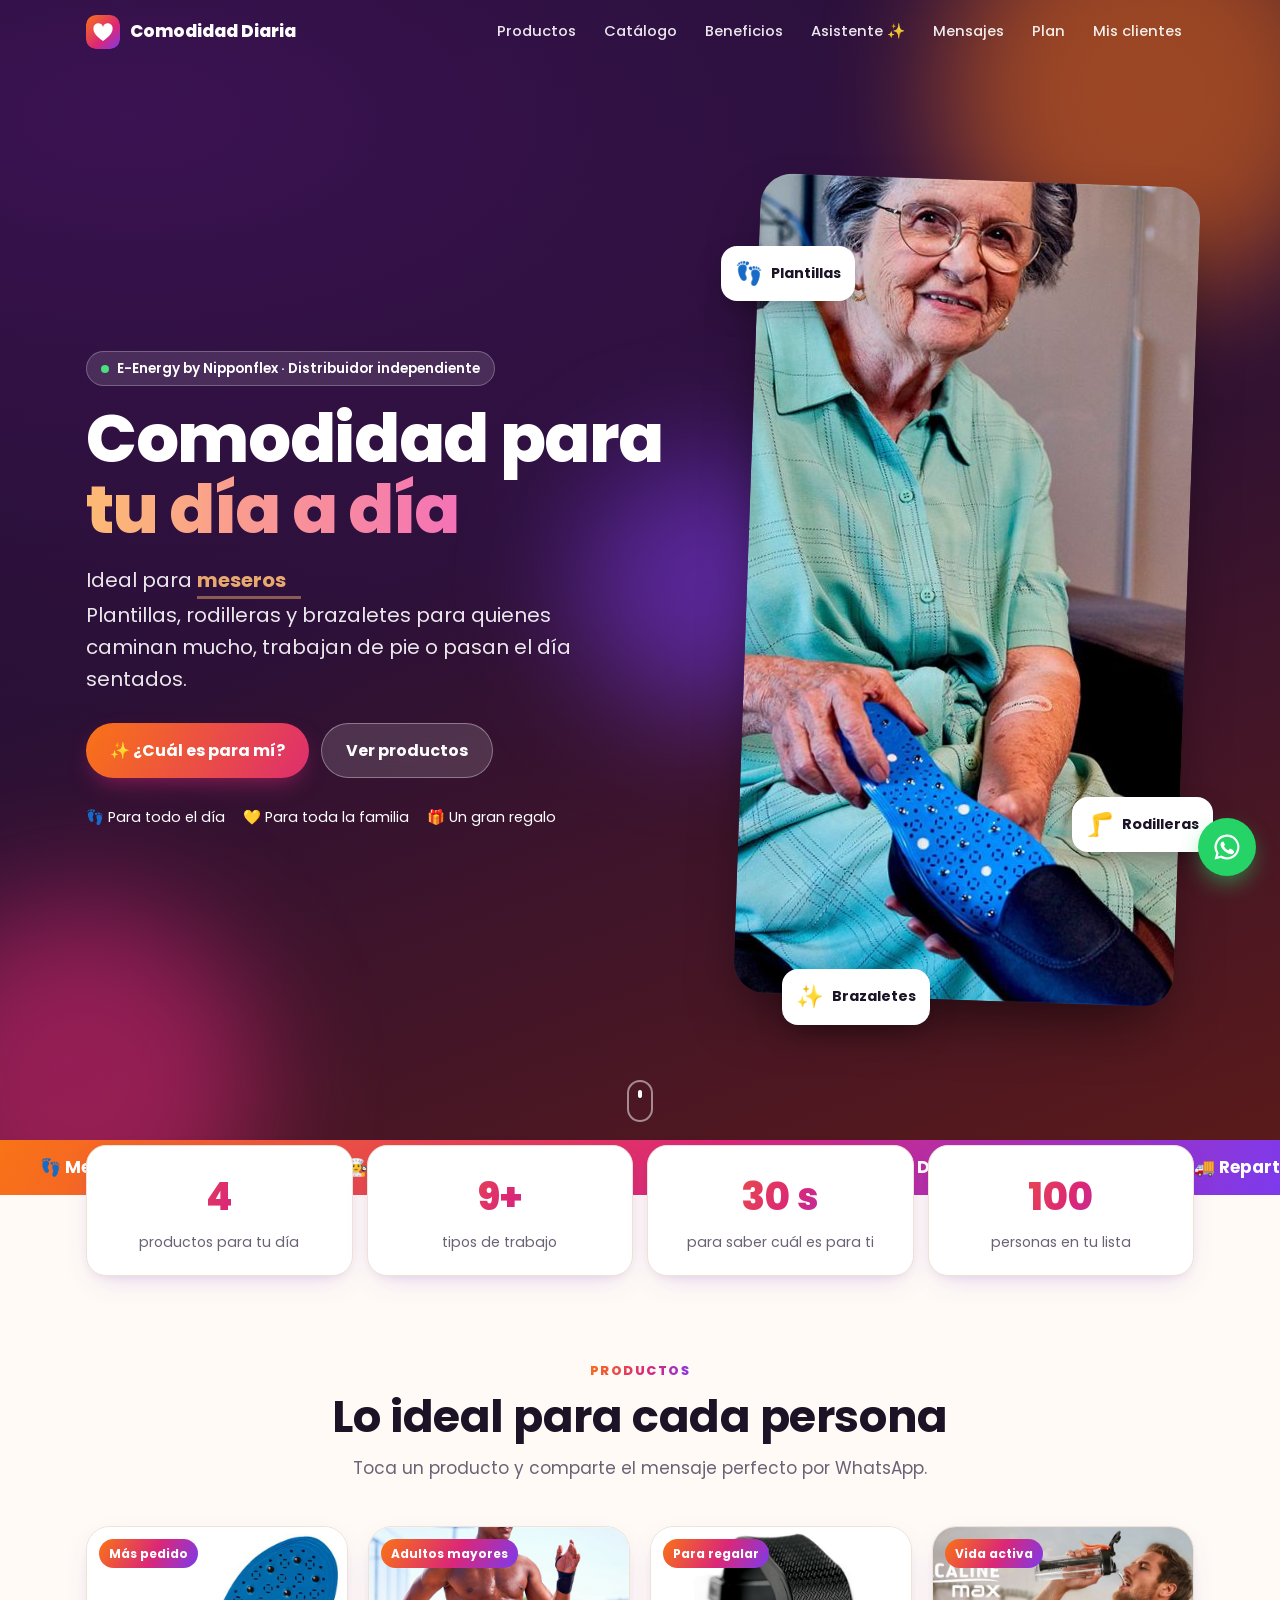
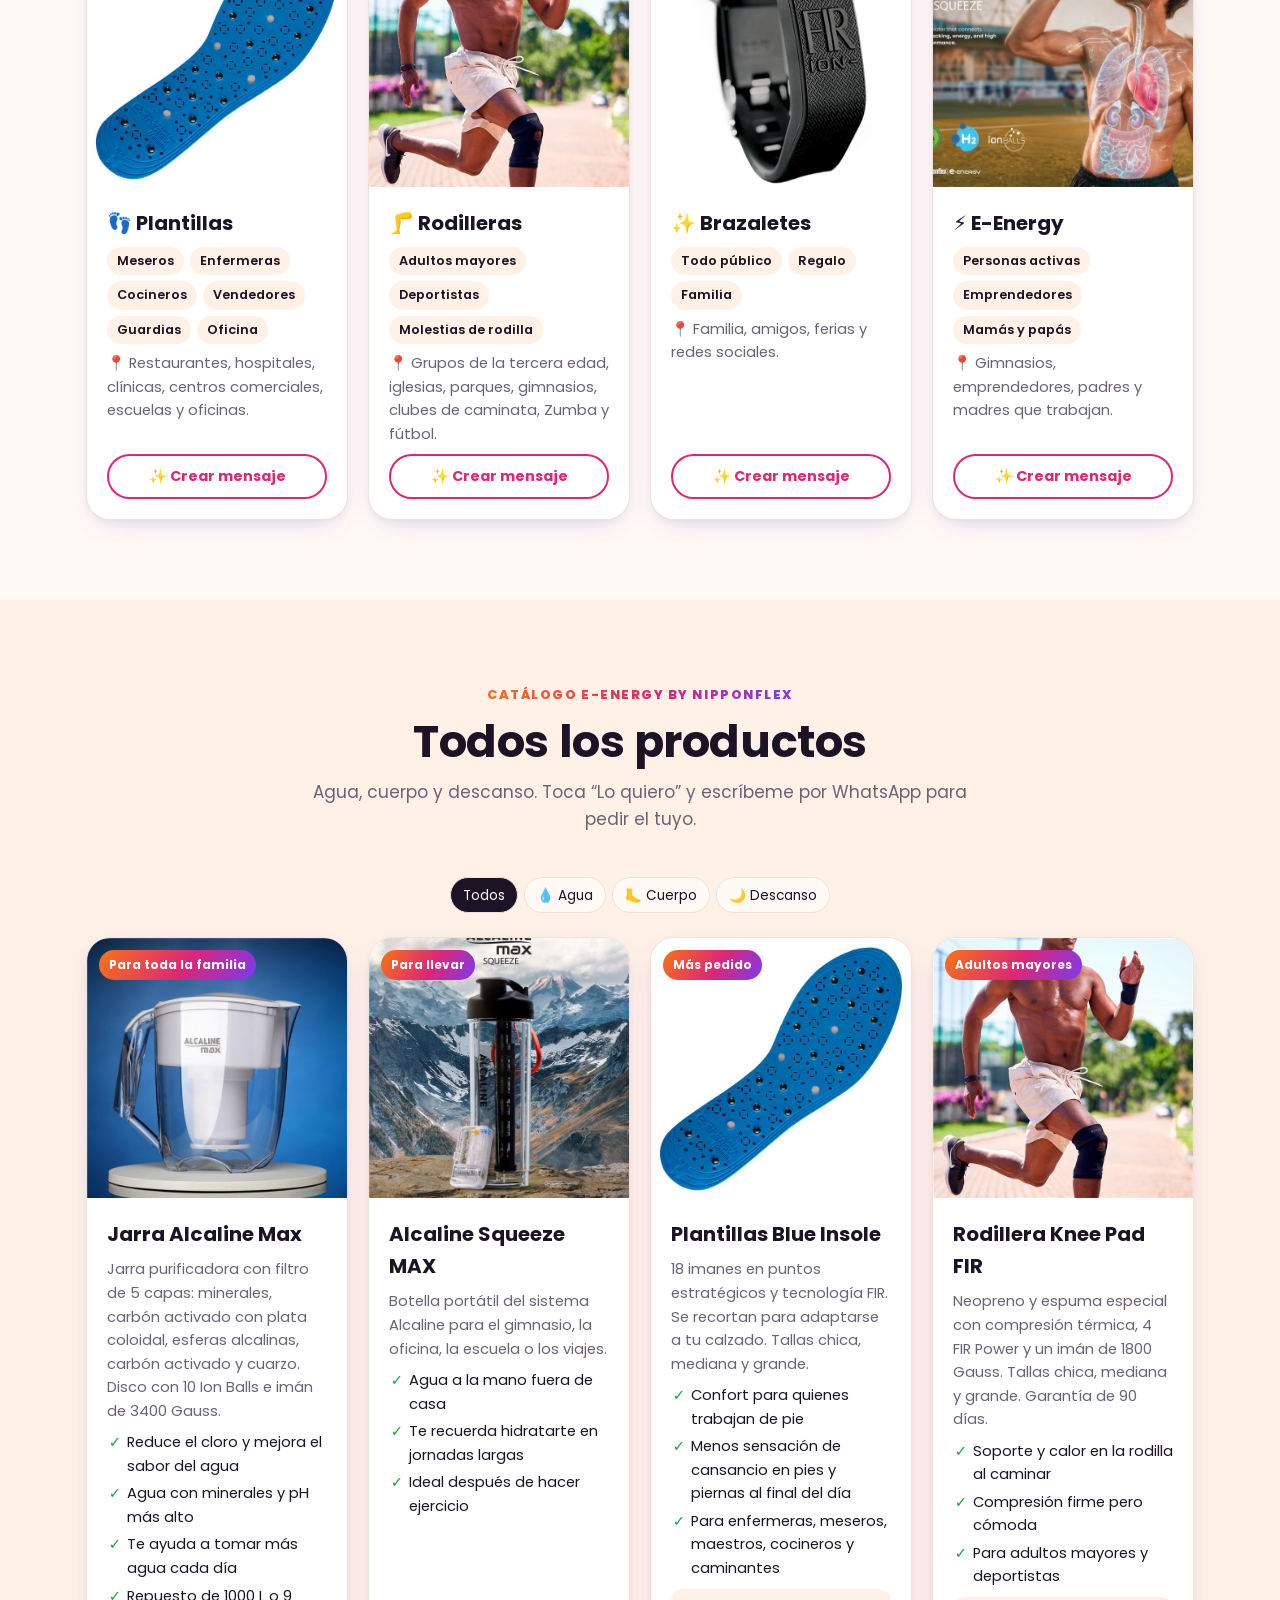
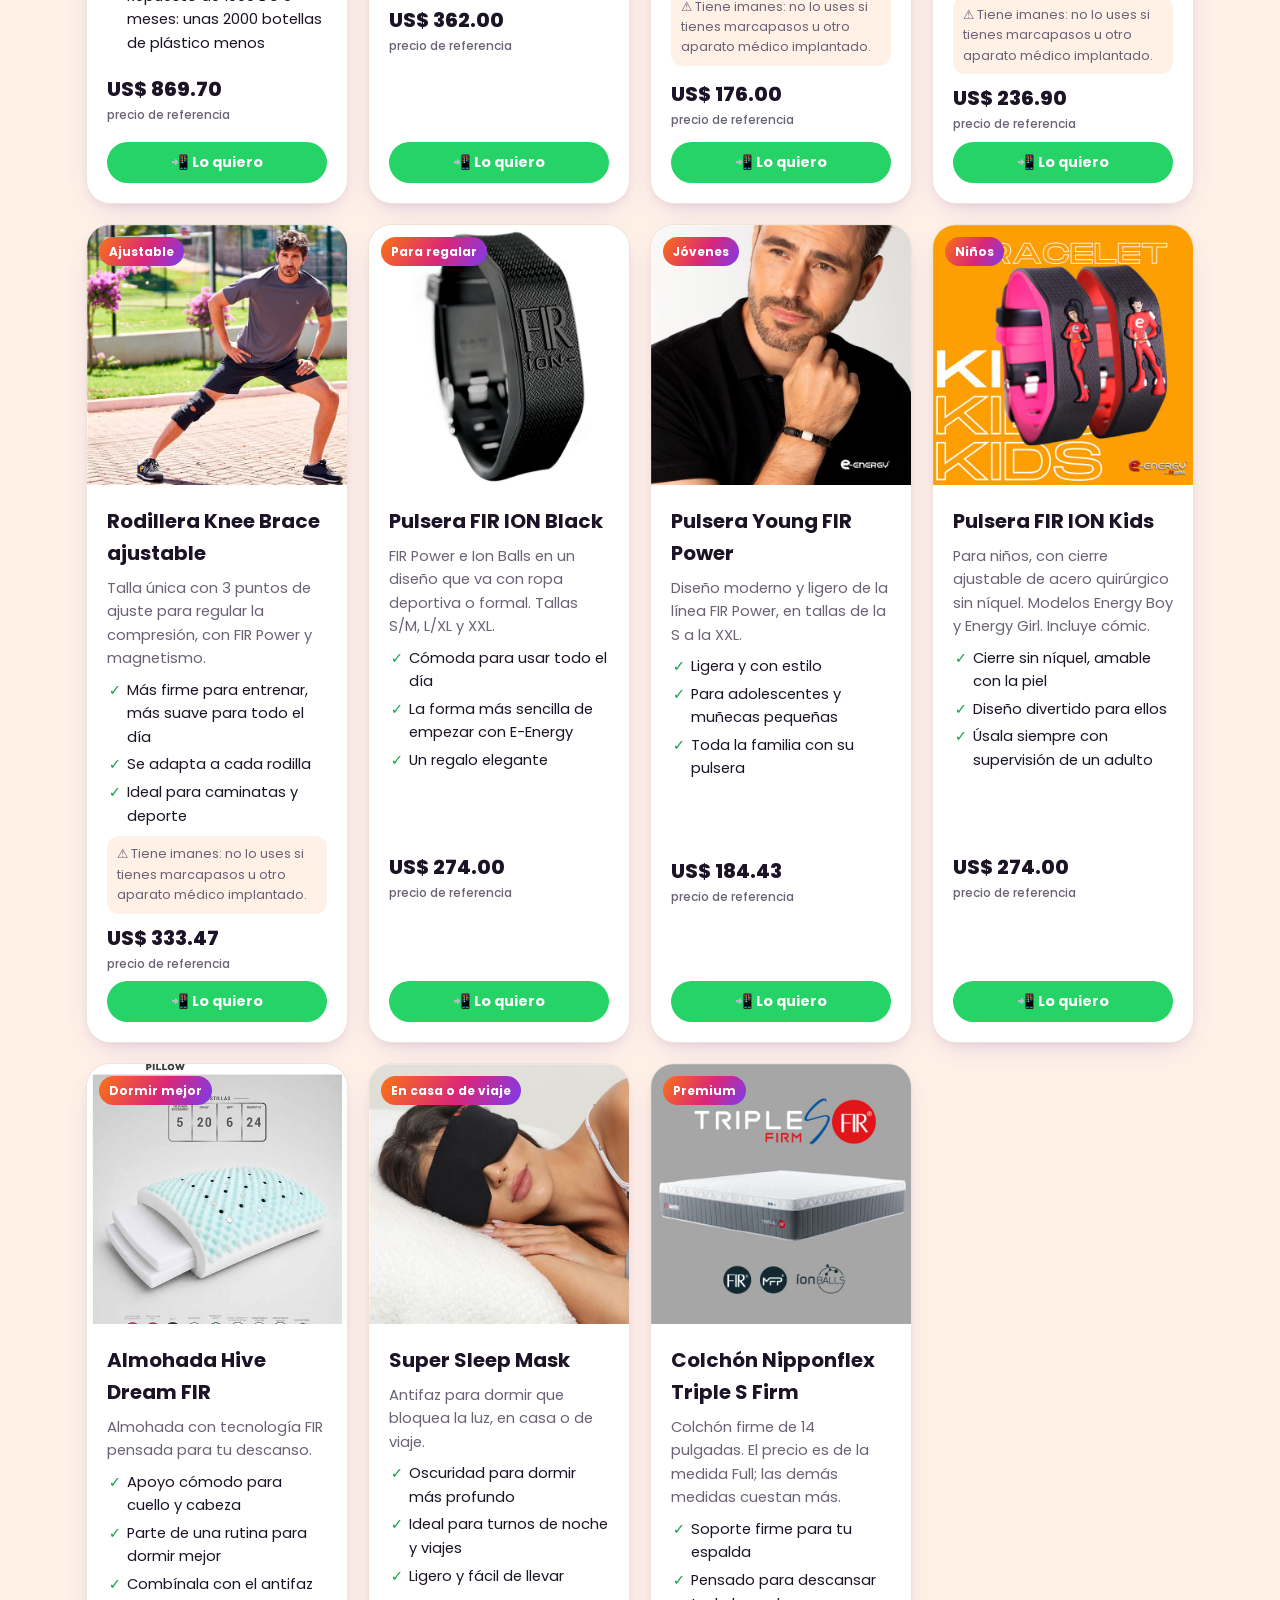
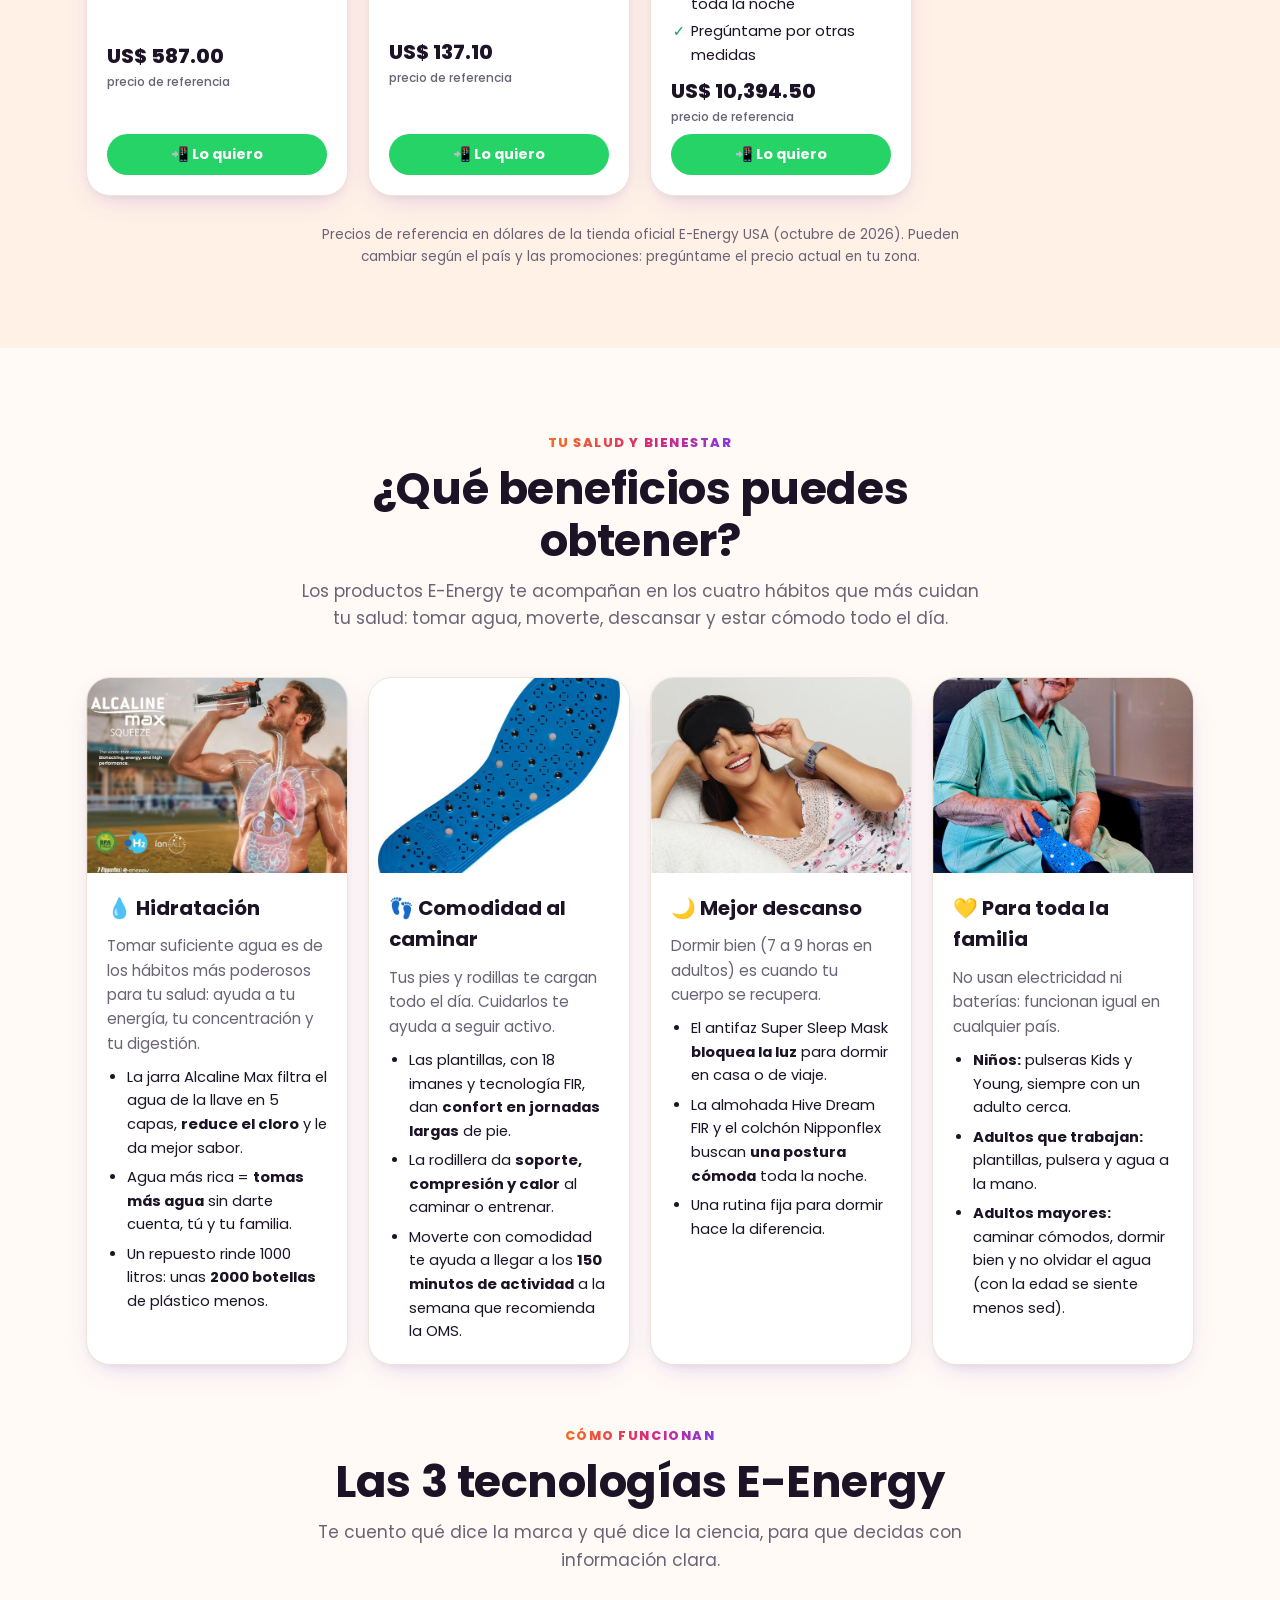
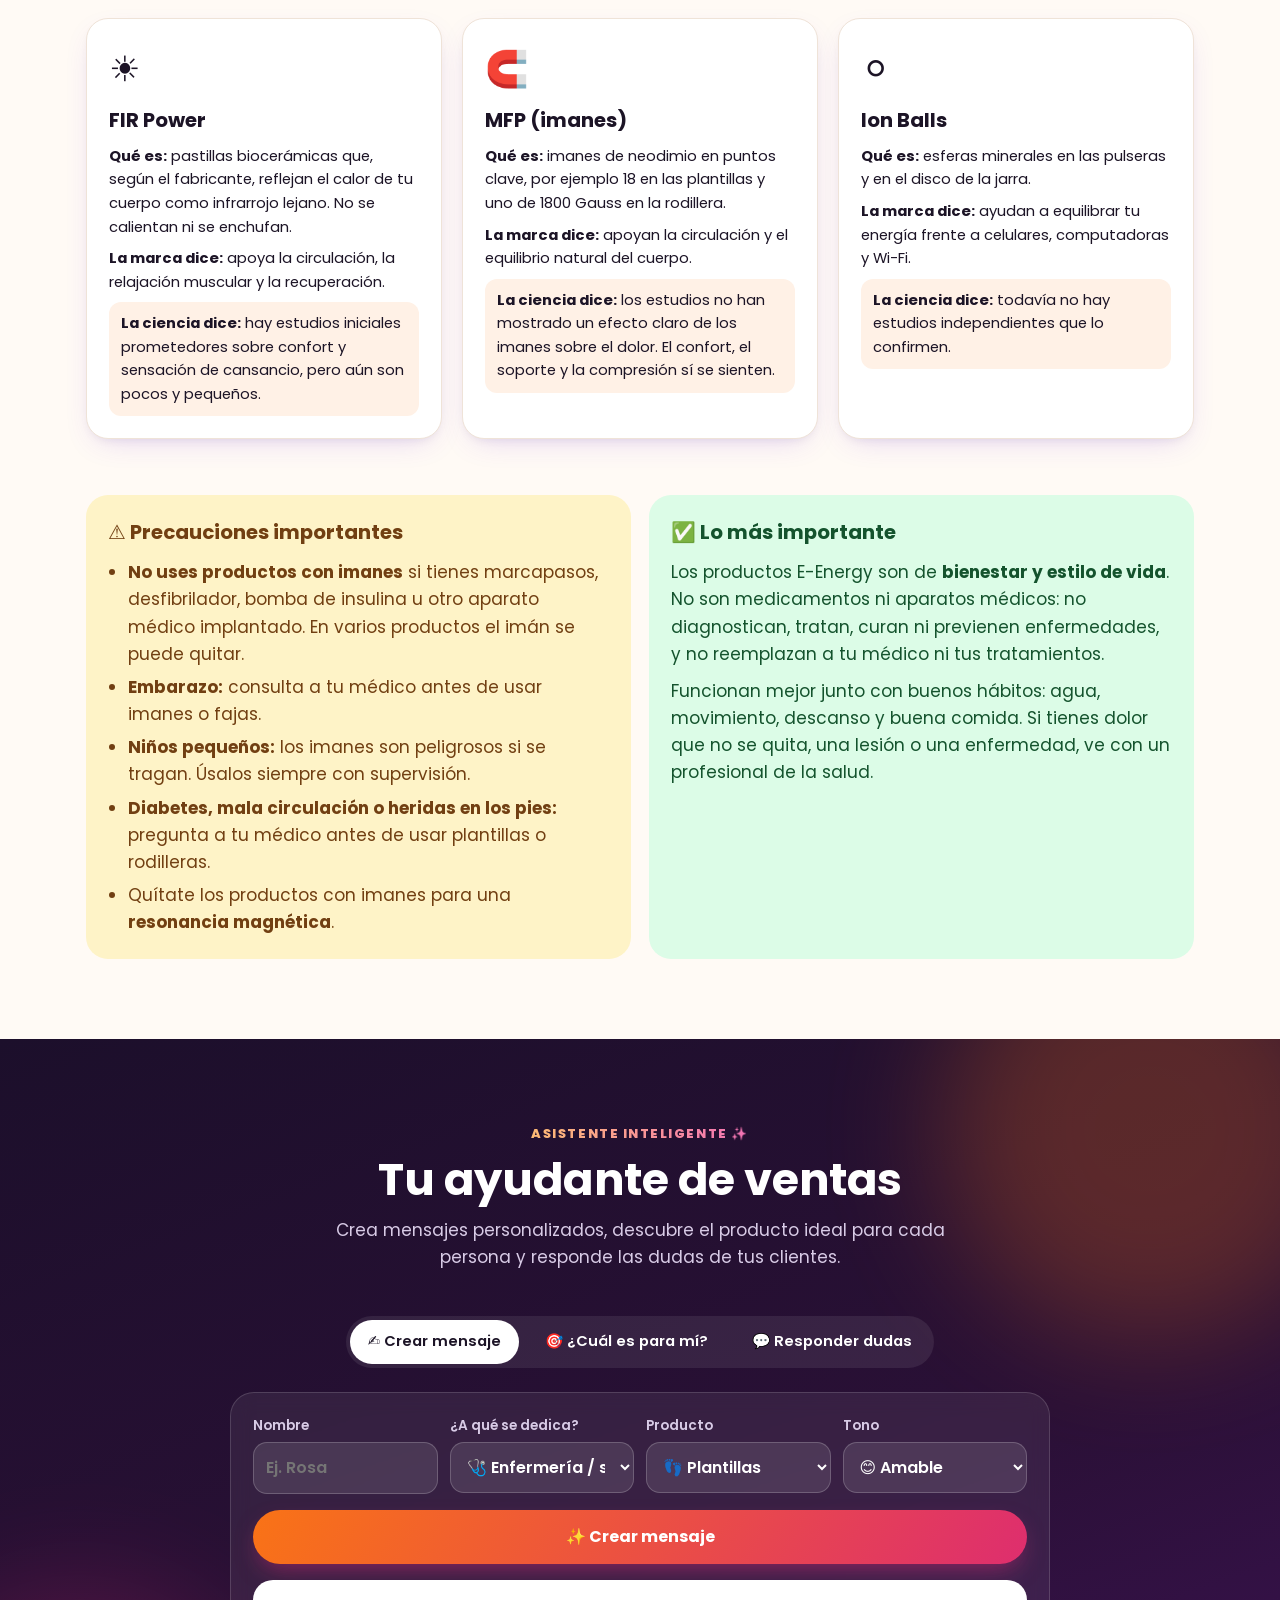
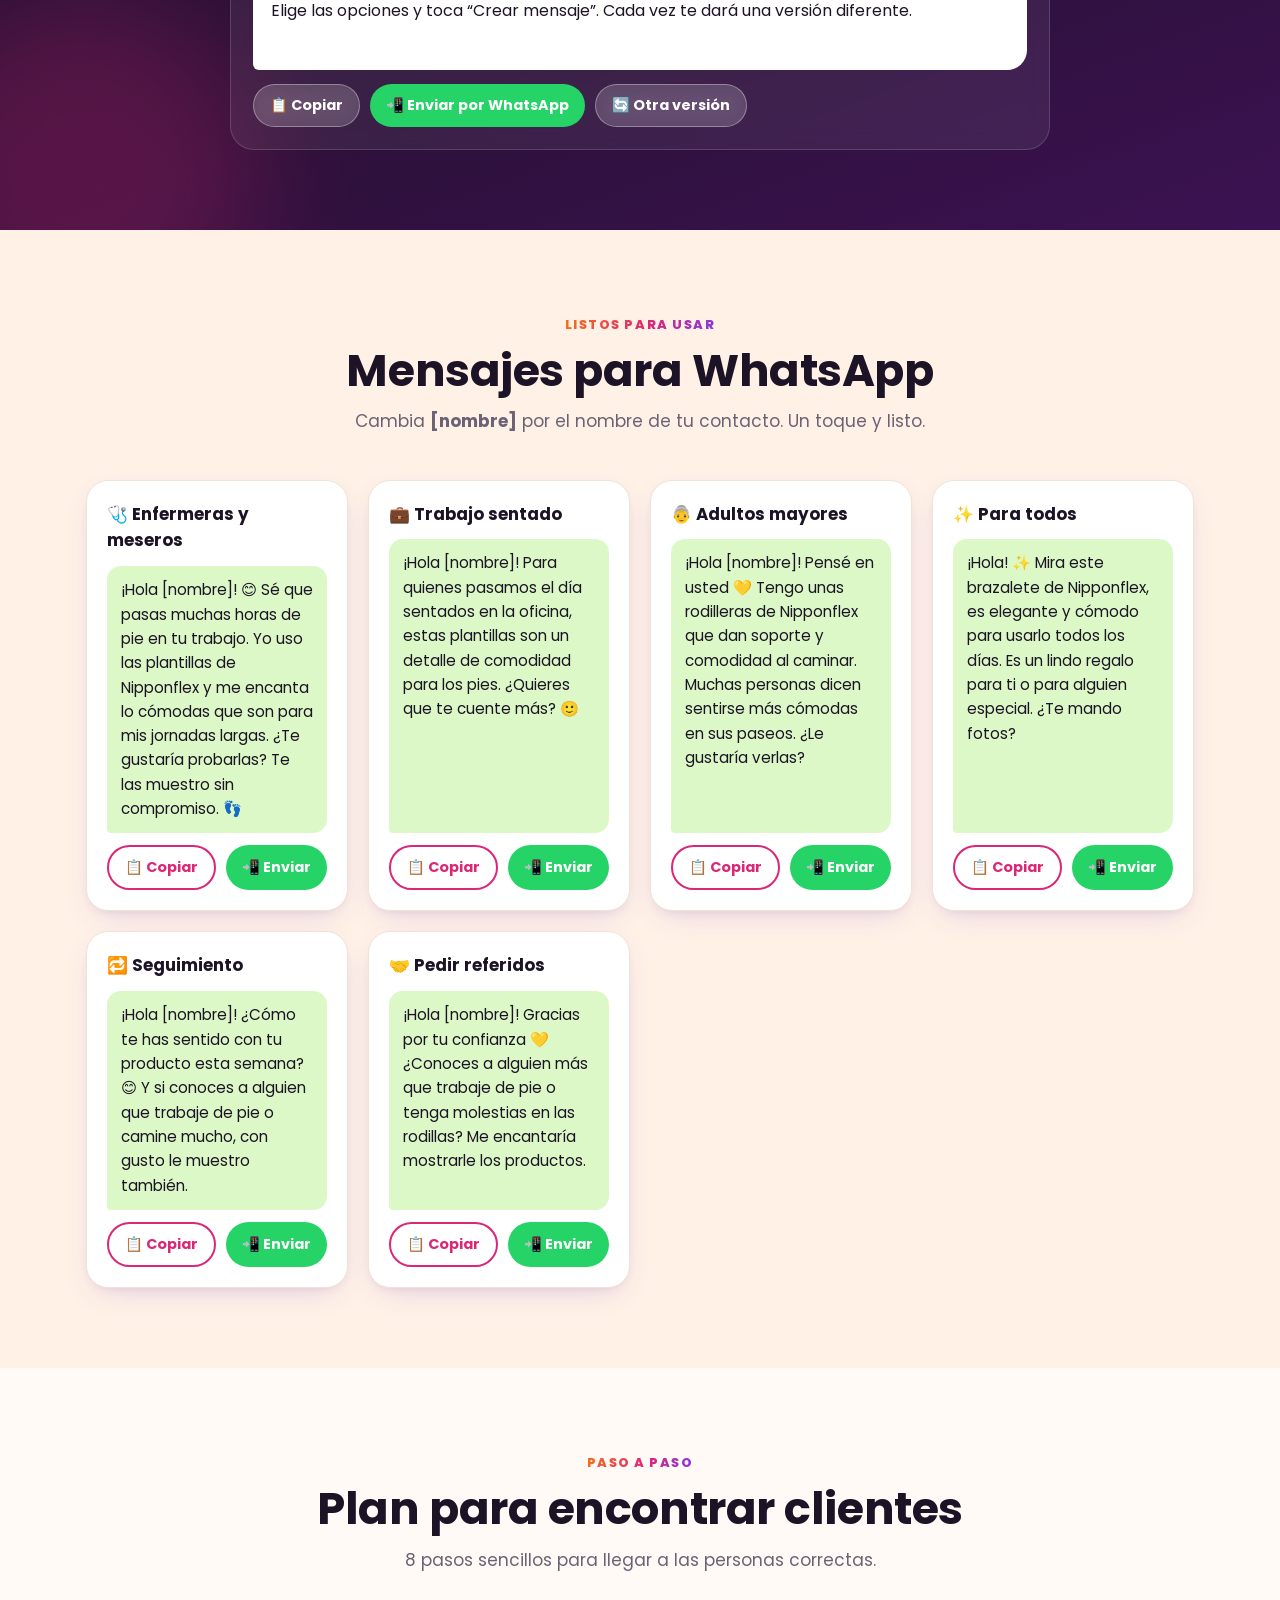
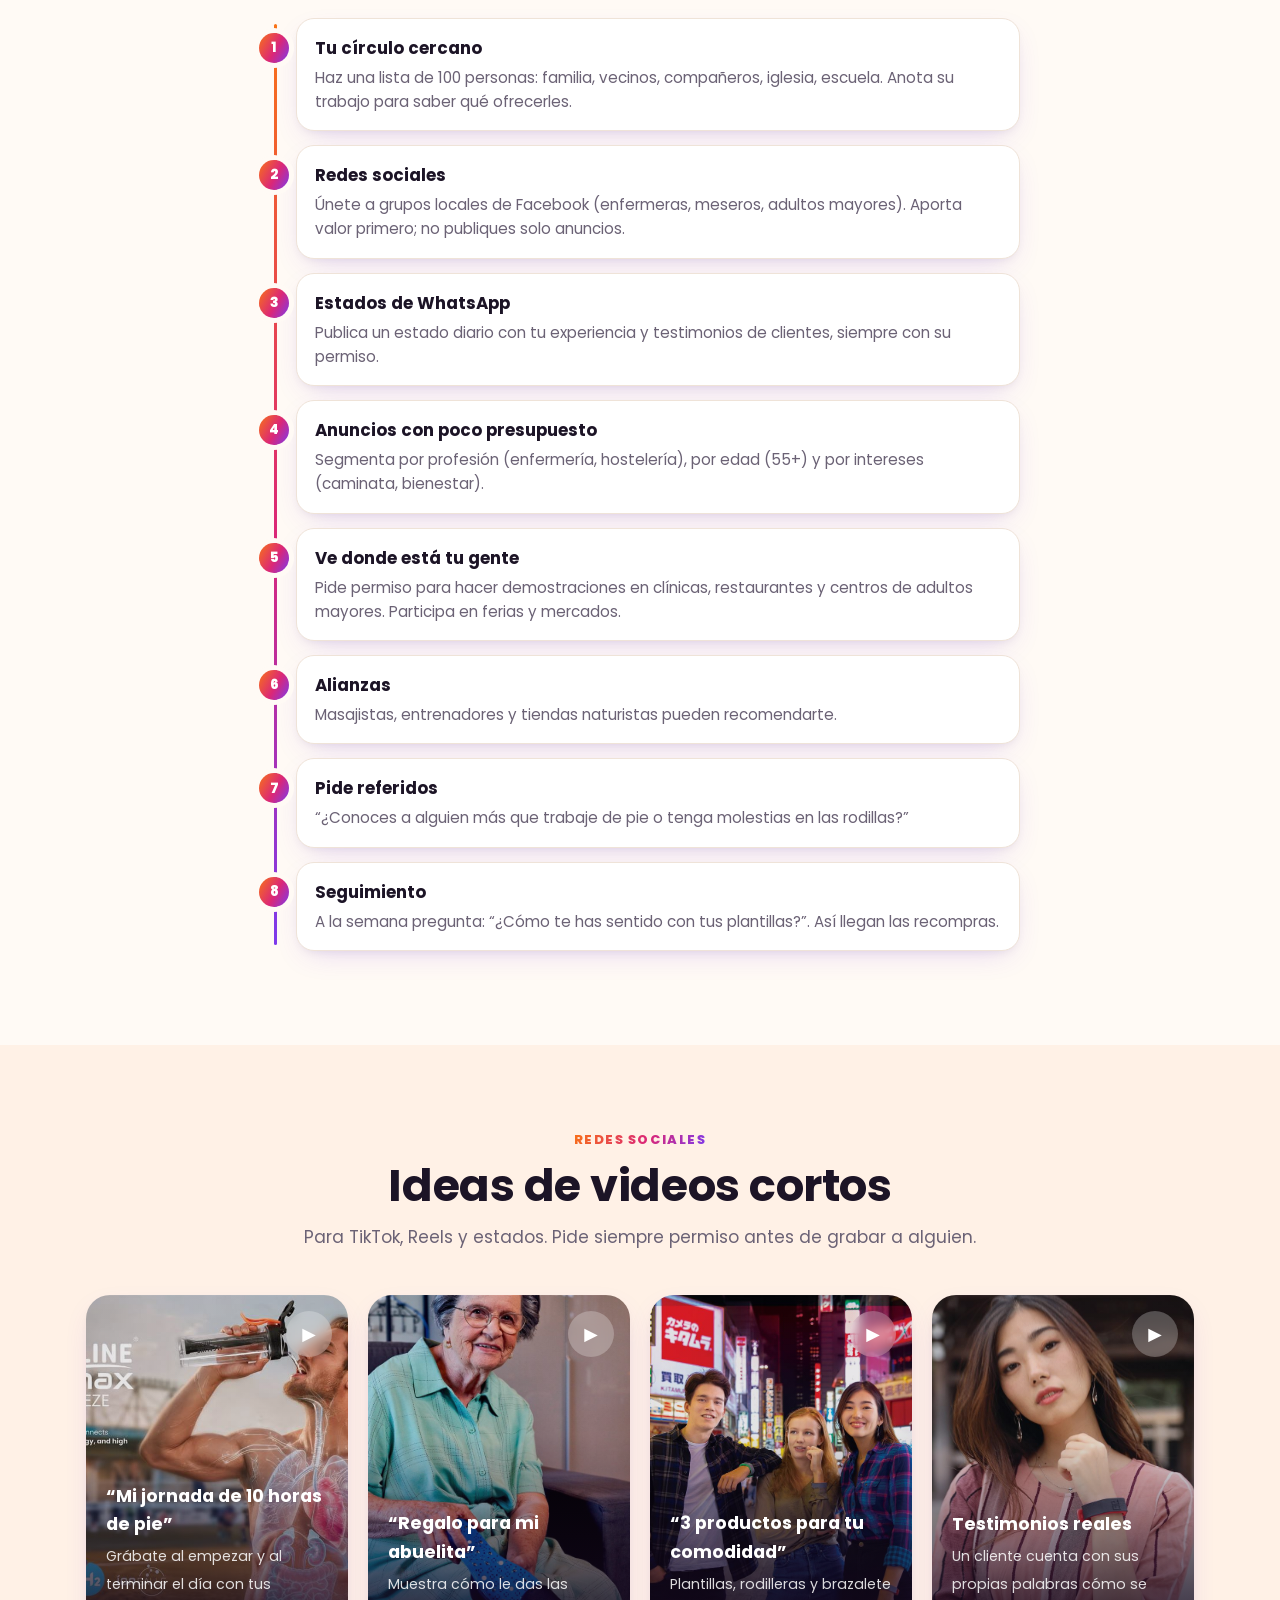
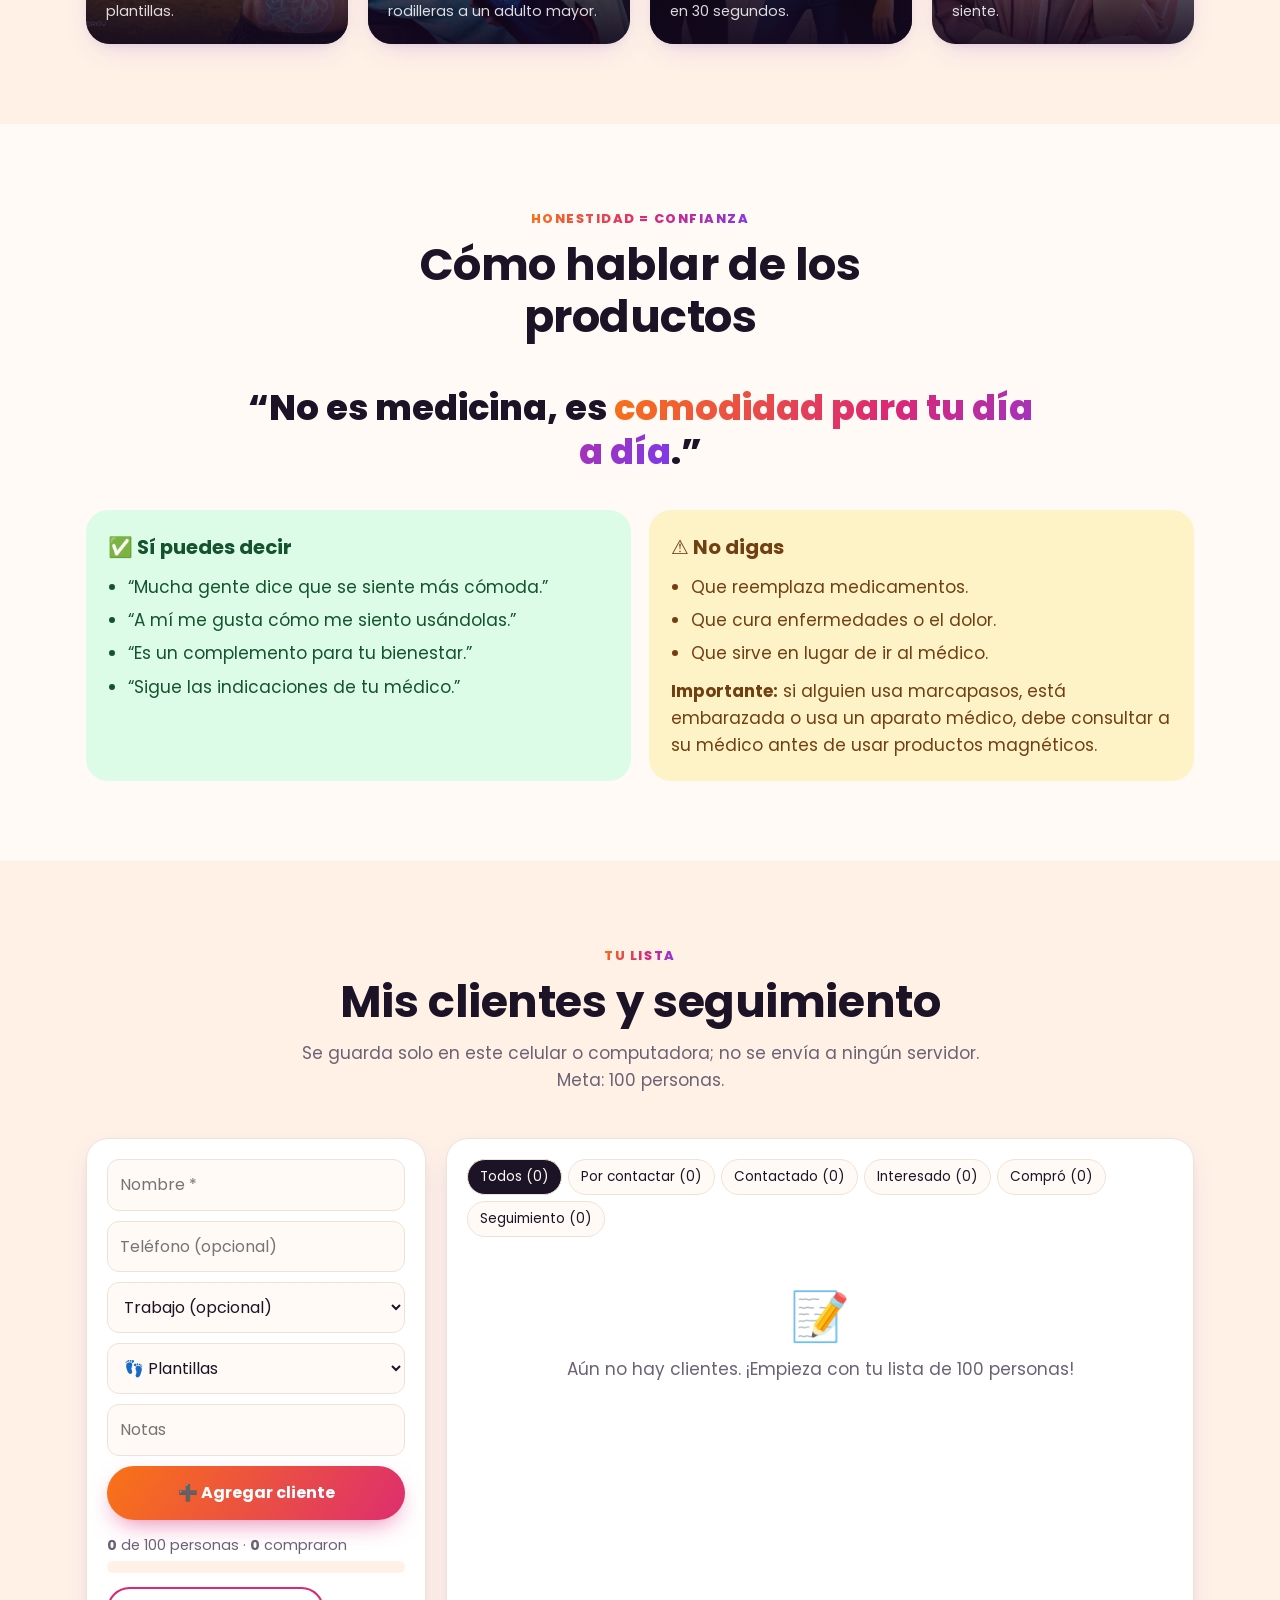
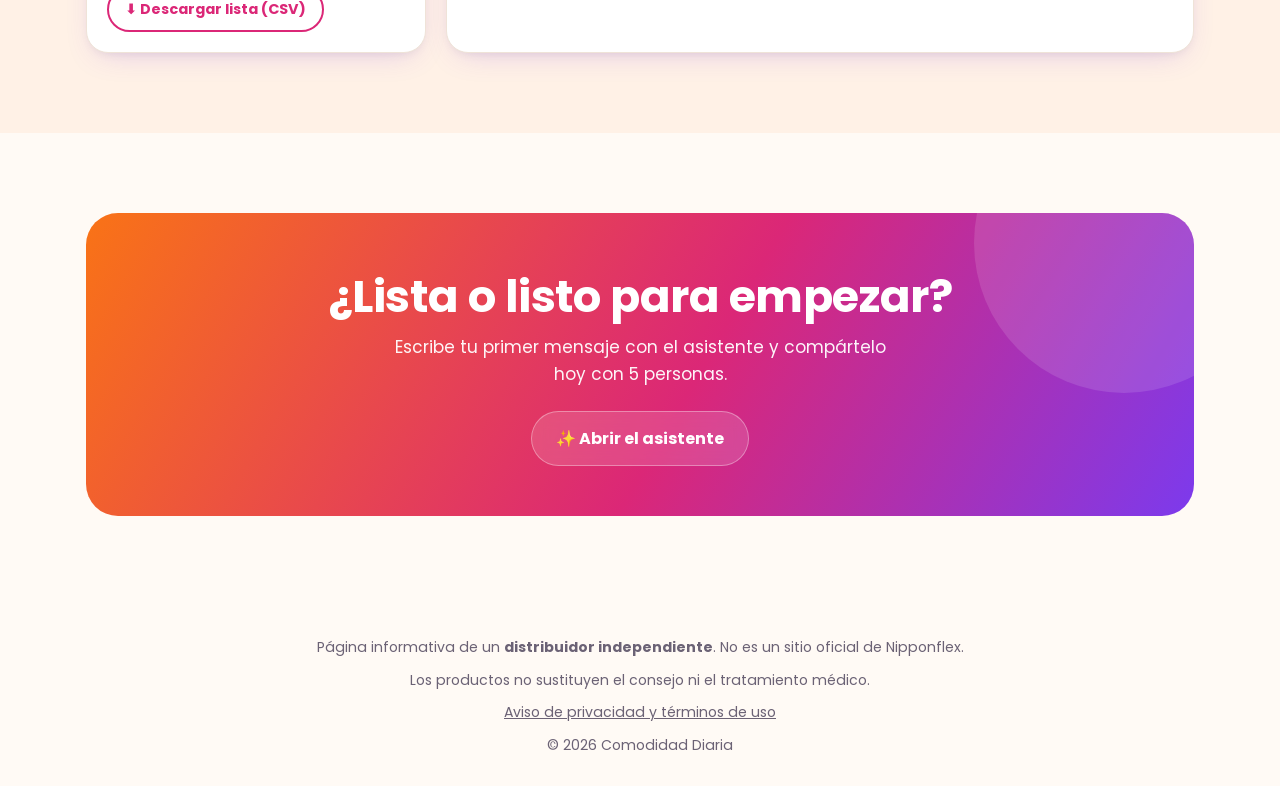
==== index.html @ b5453469 "Catálogo E-Energy completo y sección de beneficios para la salud Agrega 11 productos con fotos, prec" ====
<!doctype html>
<html lang="es">
<head>
<meta charset="utf-8">
<meta name="viewport" content="width=device-width, initial-scale=1, viewport-fit=cover">
<title>Comodidad Diaria · Plantillas, rodilleras y brazaletes E-Energy</title>
<meta name="description" content="Catálogo E-Energy by Nipponflex: jarra Alcaline Max, plantillas, rodilleras, pulseras, almohada y más. Conoce sus beneficios para tu bienestar y escríbeme por WhatsApp.">
<meta name="keywords" content="E-Energy, Nipponflex, plantillas, rodilleras, brazaletes, comodidad, enfermeras, meseros, adultos mayores, bienestar">
<meta name="author" content="Distribuidor independiente E-Energy">
<meta name="robots" content="index, follow">
<link rel="canonical" href="https://comodidad-diaria-n3vw.onrender.com/">
<meta name="theme-color" content="#2a1036">
<meta name="color-scheme" content="light dark">
<meta name="format-detection" content="telephone=no">

<!-- Iconos -->
<link rel="icon" href="/favicon.svg" type="image/svg+xml">
<link rel="icon" href="/icons/favicon-32.png" sizes="32x32" type="image/png">
<link rel="apple-touch-icon" href="/icons/apple-touch-icon.png">
<link rel="manifest" href="/site.webmanifest">
<meta name="apple-mobile-web-app-capable" content="yes">
<meta name="apple-mobile-web-app-status-bar-style" content="black-translucent">
<meta name="apple-mobile-web-app-title" content="Comodidad">

<!-- Redes sociales (Open Graph / WhatsApp / Facebook) -->
<meta property="og:type" content="website">
<meta property="og:locale" content="es_MX">
<meta property="og:site_name" content="Comodidad Diaria">
<meta property="og:url" content="https://comodidad-diaria-n3vw.onrender.com/">
<meta property="og:title" content="Comodidad para tu día a día ✨">
<meta property="og:description" content="Plantillas, rodilleras y brazaletes E-Energy. Descubre cuál es para ti en 30 segundos.">
<meta property="og:image" content="https://comodidad-diaria-n3vw.onrender.com/img/og-image.jpg">
<meta property="og:image:width" content="1200">
<meta property="og:image:height" content="630">
<meta property="og:image:alt" content="Señora sonriendo con una plantilla E-Energy en la mano">
<meta name="twitter:card" content="summary_large_image">
<meta name="twitter:title" content="Comodidad para tu día a día ✨">
<meta name="twitter:description" content="Plantillas, rodilleras y brazaletes E-Energy. Descubre cuál es para ti en 30 segundos.">
<meta name="twitter:image" content="https://comodidad-diaria-n3vw.onrender.com/img/og-image.jpg">

<link rel="preconnect" href="https://fonts.googleapis.com">
<link rel="preconnect" href="https://fonts.gstatic.com" crossorigin>
<link href="https://fonts.googleapis.com/css2?family=Poppins:wght@400;500;600;700;800&display=swap" rel="stylesheet">
<link rel="preload" as="image" href="/img/hero.jpg">
<link rel="stylesheet" href="/styles.css">

<script type="application/ld+json">
{"@context":"https://schema.org","@type":"WebSite","name":"Comodidad Diaria","url":"https://comodidad-diaria-n3vw.onrender.com/","inLanguage":"es","description":"Guía de distribuidor independiente de productos E-Energy by Nipponflex: plantillas, rodilleras y brazaletes para la comodidad diaria."}
</script>
</head>
<body>
<a class="skip" href="#main">Saltar al contenido</a>
<div id="progress" aria-hidden="true"></div>

<header class="top" id="top">
  <div class="wrap">
    <a class="logo" href="#inicio"><img src="/favicon.svg" alt="" width="34" height="34">Comodidad Diaria</a>
    <nav class="menu" aria-label="Principal">
      <a href="#productos">Productos</a>
      <a href="#catalogo">Catálogo</a>
      <a href="#beneficios">Beneficios</a>
      <a href="#asistente">Asistente ✨</a>
      <a href="#mensajes">Mensajes</a>
      <a href="#plan">Plan</a>
      <a href="#clientes">Mis clientes</a>
    </nav>
  </div>
</header>

<main id="main">
<!-- HÉROE -->
<section class="hero" id="inicio">
  <div class="blob b1"></div><div class="blob b2"></div><div class="blob b3"></div>
  <div class="wrap">
    <div>
      <span class="pill rv"><span class="dot"></span> E-Energy by Nipponflex · Distribuidor independiente</span>
      <h1 class="rv d1">Comodidad para <span class="gt">tu día a día</span></h1>
      <p class="lead rv d2">Ideal para <span class="rot" id="rot">enfermeras</span><br>Plantillas, rodilleras y brazaletes para quienes caminan mucho, trabajan de pie o pasan el día sentados.</p>
      <div class="cta rv d3">
        <a class="btn btn-main" href="#asistente">✨ ¿Cuál es para mí?</a>
        <a class="btn btn-glass" href="#productos">Ver productos</a>
      </div>
      <div class="trust rv d3"><span>👣 Para todo el día</span><span>💛 Para toda la familia</span><span>🎁 Un gran regalo</span></div>
    </div>
    <div class="hero-art rv d2">
      <div class="photo"><img src="/img/hero.jpg" alt="Señora sonriendo mientras coloca una plantilla E-Energy en su zapato" width="820" height="820" fetchpriority="high"></div>
      <div class="chip c1"><span>👣</span>Plantillas</div>
      <div class="chip c2"><span>🦵</span>Rodilleras</div>
      <div class="chip c3"><span>✨</span>Brazaletes</div>
    </div>
  </div>
  <div class="scroll-hint" aria-hidden="true"></div>
</section>

<div class="marquee" aria-hidden="true"><div>
  <span>👣 Meseros</span><span>🩺 Enfermeras</span><span>👨‍🍳 Cocineros</span><span>🛍️ Vendedores</span><span>👵 Adultos mayores</span><span>🏃 Deportistas</span><span>💼 Oficina</span><span>🚚 Repartidores</span><span>👩‍🏫 Maestros</span>
  <span>👣 Meseros</span><span>🩺 Enfermeras</span><span>👨‍🍳 Cocineros</span><span>🛍️ Vendedores</span><span>👵 Adultos mayores</span><span>🏃 Deportistas</span><span>💼 Oficina</span><span>🚚 Repartidores</span><span>👩‍🏫 Maestros</span>
</div></div>

<!-- CIFRAS -->
<div class="wrap">
  <div class="stats">
    <div class="stat rv"><b data-count="4">0</b><small>productos para tu día</small></div>
    <div class="stat rv d1"><b data-count="9" data-plus>0</b><small>tipos de trabajo</small></div>
    <div class="stat rv d2"><b data-count="30" data-suf=" s">0</b><small>para saber cuál es para ti</small></div>
    <div class="stat rv d3"><b data-count="100">0</b><small>personas en tu lista</small></div>
  </div>
</div>

<!-- PRODUCTOS -->
<section id="productos">
  <div class="wrap">
    <div class="head rv">
      <span class="kicker">Productos</span>
      <h2>Lo ideal para cada persona</h2>
      <p>Toca un producto y comparte el mensaje perfecto por WhatsApp.</p>
    </div>
    <div class="grid" id="prods"></div>
  </div>
</section>

<!-- CATÁLOGO E-ENERGY -->
<section id="catalogo" class="alt">
  <div class="wrap">
    <div class="head rv">
      <span class="kicker">Catálogo E-Energy by Nipponflex</span>
      <h2>Todos los productos</h2>
      <p>Agua, cuerpo y descanso. Toca “Lo quiero” y escríbeme por WhatsApp para pedir el tuyo.</p>
    </div>
    <div class="filters center rv" id="catFil" role="group" aria-label="Filtrar productos">
      <button class="on" data-f="">Todos</button>
      <button data-f="Agua">💧 Agua</button>
      <button data-f="Cuerpo">🦶 Cuerpo</button>
      <button data-f="Descanso">🌙 Descanso</button>
    </div>
    <div class="grid" id="cat"></div>
    <p class="note rv">Precios de referencia en dólares de la tienda oficial E-Energy USA (octubre de 2026). Pueden cambiar según el país y las promociones: pregúntame el precio actual en tu zona.</p>
  </div>
</section>

<!-- BENEFICIOS -->
<section id="beneficios">
  <div class="wrap">
    <div class="head rv">
      <span class="kicker">Tu salud y bienestar</span>
      <h2>¿Qué beneficios puedes obtener?</h2>
      <p>Los productos E-Energy te acompañan en los cuatro hábitos que más cuidan tu salud: tomar agua, moverte, descansar y estar cómodo todo el día.</p>
    </div>

    <div class="grid">
      <article class="pillar rv"><img src="/img/cat/gente-deporte-agua.jpg" alt="Persona tomando agua después de hacer deporte" loading="lazy" decoding="async" width="640" height="532">
        <div class="bd"><h3>💧 Hidratación</h3>
          <p>Tomar suficiente agua es de los hábitos más poderosos para tu salud: ayuda a tu energía, tu concentración y tu digestión.</p>
          <ul><li>La jarra Alcaline Max filtra el agua de la llave en 5 capas, <b>reduce el cloro</b> y le da mejor sabor.</li>
            <li>Agua más rica = <b>tomas más agua</b> sin darte cuenta, tú y tu familia.</li>
            <li>Un repuesto rinde 1000 litros: unas <b>2000 botellas</b> de plástico menos.</li></ul></div></article>
      <article class="pillar rv d1"><img src="/img/cat/plantillas-insole.jpg" alt="Plantillas Blue Insole E-Energy" loading="lazy" decoding="async" width="640" height="640">
        <div class="bd"><h3>👣 Comodidad al caminar</h3>
          <p>Tus pies y rodillas te cargan todo el día. Cuidarlos te ayuda a seguir activo.</p>
          <ul><li>Las plantillas, con 18 imanes y tecnología FIR, dan <b>confort en jornadas largas</b> de pie.</li>
            <li>La rodillera da <b>soporte, compresión y calor</b> al caminar o entrenar.</li>
            <li>Moverte con comodidad te ayuda a llegar a los <b>150 minutos de actividad</b> a la semana que recomienda la OMS.</li></ul></div></article>
      <article class="pillar rv d2"><img src="/img/cat/gente-descanso.jpg" alt="Persona descansando con almohada E-Energy" loading="lazy" decoding="async" width="640" height="640">
        <div class="bd"><h3>🌙 Mejor descanso</h3>
          <p>Dormir bien (7 a 9 horas en adultos) es cuando tu cuerpo se recupera.</p>
          <ul><li>El antifaz Super Sleep Mask <b>bloquea la luz</b> para dormir en casa o de viaje.</li>
            <li>La almohada Hive Dream FIR y el colchón Nipponflex buscan <b>una postura cómoda</b> toda la noche.</li>
            <li>Una rutina fija para dormir hace la diferencia.</li></ul></div></article>
      <article class="pillar rv d3"><img src="/img/cat/gente-adulta-mayor.jpg" alt="Adulta mayor sonriendo" loading="lazy" decoding="async" width="640" height="640">
        <div class="bd"><h3>💛 Para toda la familia</h3>
          <p>No usan electricidad ni baterías: funcionan igual en cualquier país.</p>
          <ul><li><b>Niños:</b> pulseras Kids y Young, siempre con un adulto cerca.</li>
            <li><b>Adultos que trabajan:</b> plantillas, pulsera y agua a la mano.</li>
            <li><b>Adultos mayores:</b> caminar cómodos, dormir bien y no olvidar el agua (con la edad se siente menos sed).</li></ul></div></article>
    </div>

    <div class="head rv mt40">
      <span class="kicker">Cómo funcionan</span>
      <h2>Las 3 tecnologías E-Energy</h2>
      <p>Te cuento qué dice la marca y qué dice la ciencia, para que decidas con información clara.</p>
    </div>
    <div class="grid">
      <div class="tech rv"><div class="ti">☀️</div><h3>FIR Power</h3>
        <p><b>Qué es:</b> pastillas biocerámicas que, según el fabricante, reflejan el calor de tu cuerpo como infrarrojo lejano. No se calientan ni se enchufan.</p>
        <p><b>La marca dice:</b> apoya la circulación, la relajación muscular y la recuperación.</p>
        <p class="sci"><b>La ciencia dice:</b> hay estudios iniciales prometedores sobre confort y sensación de cansancio, pero aún son pocos y pequeños.</p></div>
      <div class="tech rv d1"><div class="ti">🧲</div><h3>MFP (imanes)</h3>
        <p><b>Qué es:</b> imanes de neodimio en puntos clave, por ejemplo 18 en las plantillas y uno de 1800 Gauss en la rodillera.</p>
        <p><b>La marca dice:</b> apoyan la circulación y el equilibrio natural del cuerpo.</p>
        <p class="sci"><b>La ciencia dice:</b> los estudios no han mostrado un efecto claro de los imanes sobre el dolor. El confort, el soporte y la compresión sí se sienten.</p></div>
      <div class="tech rv d2"><div class="ti">⚪</div><h3>Ion Balls</h3>
        <p><b>Qué es:</b> esferas minerales en las pulseras y en el disco de la jarra.</p>
        <p><b>La marca dice:</b> ayudan a equilibrar tu energía frente a celulares, computadoras y Wi-Fi.</p>
        <p class="sci"><b>La ciencia dice:</b> todavía no hay estudios independientes que lo confirmen.</p></div>
    </div>

    <div class="dd mt40">
      <div class="box no rv"><h3>⚠️ Precauciones importantes</h3><ul>
        <li><b>No uses productos con imanes</b> si tienes marcapasos, desfibrilador, bomba de insulina u otro aparato médico implantado. En varios productos el imán se puede quitar.</li>
        <li><b>Embarazo:</b> consulta a tu médico antes de usar imanes o fajas.</li>
        <li><b>Niños pequeños:</b> los imanes son peligrosos si se tragan. Úsalos siempre con supervisión.</li>
        <li><b>Diabetes, mala circulación o heridas en los pies:</b> pregunta a tu médico antes de usar plantillas o rodilleras.</li>
        <li>Quítate los productos con imanes para una <b>resonancia magnética</b>.</li></ul></div>
      <div class="box yes rv d1"><h3>✅ Lo más importante</h3>
        <p>Los productos E-Energy son de <b>bienestar y estilo de vida</b>. No son medicamentos ni aparatos médicos: no diagnostican, tratan, curan ni previenen enfermedades, y no reemplazan a tu médico ni tus tratamientos.</p>
        <p class="mt10">Funcionan mejor junto con buenos hábitos: agua, movimiento, descanso y buena comida. Si tienes dolor que no se quita, una lesión o una enfermedad, ve con un profesional de la salud.</p></div>
    </div>
  </div>
</section>

<!-- ASISTENTE -->
<section class="ai" id="asistente">
  <div class="blob b1 dim"></div><div class="blob b2 dim"></div>
  <div class="wrap rel">
    <div class="head rv">
      <span class="kicker">Asistente inteligente ✨</span>
      <h2>Tu ayudante de ventas</h2>
      <p>Crea mensajes personalizados, descubre el producto ideal para cada persona y responde las dudas de tus clientes.</p>
    </div>
    <div class="tabs" role="tablist">
      <button role="tab" aria-selected="true" aria-controls="gen" data-p="gen">✍️ Crear mensaje</button>
      <button role="tab" aria-selected="false" aria-controls="quiz" data-p="quiz">🎯 ¿Cuál es para mí?</button>
      <button role="tab" aria-selected="false" aria-controls="chat" data-p="chat">💬 Responder dudas</button>
    </div>

    <div class="panel on glass" id="gen" role="tabpanel">
      <div class="fields">
        <label class="f">Nombre<input id="gName" placeholder="Ej. Rosa" autocomplete="off" maxlength="60"></label>
        <label class="f">¿A qué se dedica?<select id="gWho"></select></label>
        <label class="f">Producto<select id="gProd"></select></label>
        <label class="f">Tono<select id="gTone"><option value="amable">😊 Amable</option><option value="formal">🤝 Formal</option><option value="alegre">🎉 Alegre</option><option value="corto">⚡ Corto</option></select></label>
      </div>
      <button class="btn btn-main wfull" id="gBtn">✨ Crear mensaje</button>
      <div class="out" id="gOut" aria-live="polite">Elige las opciones y toca “Crear mensaje”. Cada vez te dará una versión diferente.</div>
      <div class="row">
        <button class="btn btn-glass btn-sm" id="gCopy">📋 Copiar</button>
        <a class="btn btn-wa btn-sm" id="gWa" href="https://wa.me/" target="_blank" rel="noopener">📲 Enviar por WhatsApp</a>
        <button class="btn btn-glass btn-sm" id="gAgain">🔄 Otra versión</button>
      </div>
    </div>

    <div class="panel glass" id="quiz" role="tabpanel" aria-live="polite"><p class="qn">Cargando preguntas…</p></div>

    <div class="panel glass" id="chat" role="tabpanel">
      <div class="chat" id="chatLog" aria-live="polite"></div>
      <div class="sugg" id="sugg"></div>
      <form class="send" id="chatF"><input id="chatIn" placeholder="Escribe lo que te dijo el cliente…" autocomplete="off" aria-label="Duda del cliente" maxlength="200" required><button class="btn btn-main btn-sm" aria-label="Enviar">➤</button></form>
    </div>
  </div>
</section>

<!-- MENSAJES -->
<section id="mensajes" class="alt">
  <div class="wrap">
    <div class="head rv">
      <span class="kicker">Listos para usar</span>
      <h2>Mensajes para WhatsApp</h2>
      <p>Cambia <b>[nombre]</b> por el nombre de tu contacto. Un toque y listo.</p>
    </div>
    <div class="grid" id="msgs"></div>
  </div>
</section>

<!-- PLAN -->
<section id="plan">
  <div class="wrap">
    <div class="head rv">
      <span class="kicker">Paso a paso</span>
      <h2>Plan para encontrar clientes</h2>
      <p>8 pasos sencillos para llegar a las personas correctas.</p>
    </div>
    <div class="timeline" id="steps"></div>
  </div>
</section>

<!-- VIDEOS -->
<section id="videos" class="alt">
  <div class="wrap">
    <div class="head rv">
      <span class="kicker">Redes sociales</span>
      <h2>Ideas de videos cortos</h2>
      <p>Para TikTok, Reels y estados. Pide siempre permiso antes de grabar a alguien.</p>
    </div>
    <div class="grid">
      <div class="vid rv"><img src="/img/gente-energia.jpg" alt="Persona activa durante su jornada" loading="lazy" decoding="async"><div class="play">▶</div><div class="t"><b>“Mi jornada de 10 horas de pie”</b><small>Grábate al empezar y al terminar el día con tus plantillas.</small></div></div>
      <div class="vid rv d1"><img src="/img/hero.jpg" alt="Señora con una plantilla E-Energy" loading="lazy" decoding="async"><div class="play">▶</div><div class="t"><b>“Regalo para mi abuelita”</b><small>Muestra cómo le das las rodilleras a un adulto mayor.</small></div></div>
      <div class="vid rv d2"><img src="/img/gente-amigos.jpg" alt="Grupo de amigos sonriendo" loading="lazy" decoding="async"><div class="play">▶</div><div class="t"><b>“3 productos para tu comodidad”</b><small>Plantillas, rodilleras y brazalete en 30 segundos.</small></div></div>
      <div class="vid rv d3"><img src="/img/gente-pulsera.jpg" alt="Persona usando un brazalete E-Energy" loading="lazy" decoding="async"><div class="play">▶</div><div class="t"><b>Testimonios reales</b><small>Un cliente cuenta con sus propias palabras cómo se siente.</small></div></div>
    </div>
  </div>
</section>

<!-- CÓMO HABLAR -->
<section id="hablar">
  <div class="wrap">
    <div class="head rv"><span class="kicker">Honestidad = confianza</span><h2>Cómo hablar de los productos</h2></div>
    <p class="quote rv">“No es medicina, es <span>comodidad para tu día a día</span>.”</p>
    <div class="dd">
      <div class="box yes rv"><h3>✅ Sí puedes decir</h3><ul>
        <li>“Mucha gente dice que se siente más cómoda.”</li>
        <li>“A mí me gusta cómo me siento usándolas.”</li>
        <li>“Es un complemento para tu bienestar.”</li>
        <li>“Sigue las indicaciones de tu médico.”</li></ul></div>
      <div class="box no rv d1"><h3>⚠️ No digas</h3><ul>
        <li>Que reemplaza medicamentos.</li>
        <li>Que cura enfermedades o el dolor.</li>
        <li>Que sirve en lugar de ir al médico.</li></ul>
        <p class="mt10"><b>Importante:</b> si alguien usa marcapasos, está embarazada o usa un aparato médico, debe consultar a su médico antes de usar productos magnéticos.</p></div>
    </div>
  </div>
</section>

<!-- CLIENTES -->
<section id="clientes" class="alt">
  <div class="wrap">
    <div class="head rv">
      <span class="kicker">Tu lista</span>
      <h2>Mis clientes y seguimiento</h2>
      <p>Se guarda solo en este celular o computadora; no se envía a ningún servidor. Meta: 100 personas.</p>
    </div>
    <div class="crm">
      <div class="card rv">
        <form id="cF">
          <label class="sr" for="cN">Nombre del cliente</label>
          <input id="cN" placeholder="Nombre *" required autocomplete="off" maxlength="60">
          <label class="sr" for="cT">Teléfono del cliente</label>
          <input id="cT" type="tel" placeholder="Teléfono (opcional)" inputmode="tel" autocomplete="off" maxlength="20">
          <select id="cJ" aria-label="Trabajo"></select>
          <select id="cP" aria-label="Producto"></select>
          <label class="sr" for="cX">Notas</label>
          <input id="cX" placeholder="Notas" autocomplete="off" maxlength="200">
          <button class="btn btn-main">➕ Agregar cliente</button>
        </form>
        <p class="goal"><b id="gCount">0</b> de 100 personas · <b id="gSold">0</b> compraron</p>
        <div class="goalbar"><i id="gBar"></i></div>
        <div class="row"><button class="btn btn-line btn-sm" id="cExp">⬇️ Descargar lista (CSV)</button></div>
      </div>
      <div class="card rv d1">
        <div class="filters" id="cFil"></div>
        <div class="cl" id="cList"></div>
      </div>
    </div>
  </div>
</section>

<!-- CTA FINAL -->
<section>
  <div class="wrap">
    <div class="final rv">
      <h2>¿Lista o listo para empezar?</h2>
      <p class="final-p">Escribe tu primer mensaje con el asistente y compártelo hoy con 5 personas.</p>
      <a class="btn btn-glass" href="#asistente">✨ Abrir el asistente</a>
    </div>
  </div>
</section>
</main>

<footer>
  <div class="wrap">
    <p>Página informativa de un <b>distribuidor independiente</b>. No es un sitio oficial de Nipponflex.</p>
    <p>Los productos no sustituyen el consejo ni el tratamiento médico.</p>
    <p><a href="/privacidad.html">Aviso de privacidad y términos de uso</a></p>
    <p>© <span id="yr"></span> Comodidad Diaria</p>
  </div>
</footer>

<nav class="bnav" aria-label="Navegación móvil">
  <a href="#inicio" class="on"><span>🏠</span>Inicio</a>
  <a href="#catalogo"><span>🛍️</span>Catálogo</a>
  <a href="#asistente"><span>✨</span>Asistente</a>
  <a href="#mensajes"><span>💬</span>Mensajes</a>
  <a href="#clientes"><span>📋</span>Clientes</a>
</nav>

<a class="fab" id="fab" target="_blank" rel="noopener" aria-label="Escríbeme por WhatsApp">
  <svg viewBox="0 0 24 24" fill="currentColor" aria-hidden="true"><path d="M12 2a10 10 0 0 0-8.6 15.1L2 22l5-1.3A10 10 0 1 0 12 2Zm0 18.2a8.2 8.2 0 0 1-4.2-1.2l-.3-.2-3 .8.8-2.9-.2-.3A8.2 8.2 0 1 1 12 20.2Zm4.5-6.1c-.2-.1-1.5-.7-1.7-.8-.2-.1-.4-.1-.6.1l-.8 1c-.1.2-.3.2-.5.1a6.7 6.7 0 0 1-3.3-2.9c-.2-.4.2-.4.7-1.3.1-.2 0-.3 0-.4l-.8-1.8c-.2-.5-.4-.4-.6-.4h-.5a1 1 0 0 0-.7.3 3 3 0 0 0-.9 2.2 5.2 5.2 0 0 0 1.1 2.8 11.9 11.9 0 0 0 4.6 4c1.7.7 2.3.8 3.2.7.5-.1 1.5-.6 1.8-1.2.2-.6.2-1.1.1-1.2l-.4-.3Z"/></svg>
</a>

<div class="toast" id="toast" role="status"></div>
<script src="/app.js" defer></script>
</body>
</html>
---- styles.css ----
/* ===== Comodidad Diaria — estilos ===== */
:root{
  --bg:#fffaf5; --bg2:#fff1e6; --card:#ffffff; --ink:#1c1426; --muted:#6b6275; --line:#efe3d8;
  --o:#f97316; --p:#db2777; --v:#7c3aed; --g:#16a34a;
  --grad:linear-gradient(120deg,var(--o),var(--p) 55%,var(--v));
  --shadow:0 10px 30px -12px rgba(124,58,237,.25),0 4px 12px -6px rgba(28,20,38,.12);
  --r:20px; --nav-h:64px;
  color-scheme:light;
}
@media (prefers-color-scheme:dark){
  :root{--bg:#120d18;--bg2:#1a1322;--card:#1f1829;--ink:#f6f1fa;--muted:#b3a8bf;--line:#2e2539;
    --shadow:0 10px 30px -12px rgba(0,0,0,.6);color-scheme:dark}
}
*{box-sizing:border-box;margin:0}
html{scroll-behavior:smooth;scroll-padding-top:70px;-webkit-text-size-adjust:100%}
body{background:var(--bg);color:var(--ink);font:17px/1.6 "Poppins",system-ui,-apple-system,"Segoe UI",Roboto,sans-serif;overflow-x:hidden;padding-bottom:calc(var(--nav-h) + env(safe-area-inset-bottom))}
@media (min-width:900px){body{padding-bottom:0}}
img{max-width:100%;display:block}
a{color:inherit}
button{font:inherit;cursor:pointer}
.wrap{max-width:1140px;margin:0 auto;padding:0 16px}
.skip{position:absolute;left:-999px;top:8px;background:var(--ink);color:var(--bg);padding:8px 14px;border-radius:8px;z-index:99}
.skip:focus{left:8px}
:focus-visible{outline:3px solid var(--o);outline-offset:3px;border-radius:8px}

/* Barra de progreso */
#progress{position:fixed;top:0;left:0;height:4px;width:0;background:var(--grad);z-index:60}

/* Encabezado */
.top{position:fixed;inset:0 0 auto;z-index:50;transition:background .3s,box-shadow .3s}
.top.solid{background:color-mix(in srgb,var(--bg) 85%,transparent);backdrop-filter:blur(14px);-webkit-backdrop-filter:blur(14px);box-shadow:0 1px 0 var(--line)}
.top .wrap{display:flex;align-items:center;justify-content:space-between;height:64px}
.logo{display:flex;align-items:center;gap:10px;font-weight:800;text-decoration:none;color:#fff;transition:color .3s}
.top.solid .logo{color:var(--ink)}
.logo img{width:34px;height:34px;border-radius:10px}
.menu{display:none;gap:4px}
.menu a{text-decoration:none;color:#fff;opacity:.9;padding:8px 12px;border-radius:99px;font-size:.92rem;font-weight:500;transition:.2s}
.top.solid .menu a{color:var(--ink)}
.menu a:hover{background:rgba(255,255,255,.15)}
.top.solid .menu a:hover{background:var(--bg2)}
@media (min-width:900px){.menu{display:flex}}

/* Botones */
.btn{display:inline-flex;align-items:center;justify-content:center;gap:8px;border:0;border-radius:99px;padding:14px 24px;font-weight:700;font-size:1rem;text-decoration:none;transition:transform .2s,box-shadow .2s,background .2s;min-height:48px}
.btn:active{transform:scale(.97)}
.btn-main{background:var(--grad);background-size:200% 200%;color:#fff;box-shadow:0 10px 24px -8px rgba(219,39,119,.6);animation:shift 6s ease infinite}
.btn-main:hover{transform:translateY(-2px);box-shadow:0 16px 30px -10px rgba(219,39,119,.7)}
.btn-glass{background:rgba(255,255,255,.14);color:#fff;border:1px solid rgba(255,255,255,.35);backdrop-filter:blur(8px)}
.btn-glass:hover{background:rgba(255,255,255,.24)}
.btn-line{background:transparent;color:var(--p);border:2px solid var(--p)}
.btn-line:hover{background:var(--p);color:#fff}
.btn-wa{background:#25d366;color:#fff}
.btn-sm{padding:9px 16px;min-height:40px;font-size:.9rem}
@keyframes shift{0%,100%{background-position:0 50%}50%{background-position:100% 50%}}

/* Héroe */
.hero{position:relative;min-height:100svh;display:flex;align-items:center;color:#fff;overflow:hidden;
  background:radial-gradient(1200px 600px at 10% 10%,#3b1252,transparent),linear-gradient(160deg,#1c0f2b,#2a1036 45%,#5a1a1a)}
.blob{position:absolute;border-radius:50%;filter:blur(60px);opacity:.55;animation:float 14s ease-in-out infinite}
.b1{width:420px;height:420px;background:#f97316;top:-120px;right:-80px}
.b2{width:360px;height:360px;background:#db2777;bottom:-120px;left:-100px;animation-delay:-5s}
.b3{width:260px;height:260px;background:#7c3aed;top:40%;left:45%;animation-delay:-9s}
@keyframes float{0%,100%{transform:translate(0,0) scale(1)}33%{transform:translate(40px,-30px) scale(1.1)}66%{transform:translate(-30px,20px) scale(.95)}}
.hero .wrap{position:relative;display:grid;gap:40px;padding-top:100px;padding-bottom:60px;align-items:center}
@media (min-width:900px){.hero .wrap{grid-template-columns:1.15fr .85fr}}
.pill{display:inline-flex;align-items:center;gap:8px;background:rgba(255,255,255,.12);border:1px solid rgba(255,255,255,.25);padding:6px 14px;border-radius:99px;font-size:.85rem;font-weight:600}
.pill .dot{width:8px;height:8px;border-radius:50%;background:#4ade80;box-shadow:0 0 0 0 rgba(74,222,128,.7);animation:ping 2s infinite}
@keyframes ping{70%{box-shadow:0 0 0 10px rgba(74,222,128,0)}100%{box-shadow:0 0 0 0 rgba(74,222,128,0)}}
.hero h1{font-size:clamp(2.3rem,8vw,4.2rem);line-height:1.05;margin:18px 0;font-weight:800;letter-spacing:-.02em}
.gt{background:linear-gradient(90deg,#fdba74,#f472b6,#c4b5fd,#fdba74);background-size:300% 100%;-webkit-background-clip:text;background-clip:text;color:transparent;animation:shift 8s linear infinite}
.hero p.lead{font-size:clamp(1.05rem,3.4vw,1.25rem);opacity:.9;max-width:560px}
.rot{display:inline-block;min-width:8ch;color:#fdba74;font-weight:700;border-bottom:3px solid rgba(253,186,116,.5)}
.cta{display:flex;flex-wrap:wrap;gap:12px;margin-top:28px}
.cta .btn{flex:1 1 200px}
@media (min-width:600px){.cta .btn{flex:0 0 auto}}
.trust{display:flex;gap:18px;flex-wrap:wrap;margin-top:28px;font-size:.9rem;opacity:.85}
.hero-art{position:relative;max-width:440px;margin:0 auto;width:100%}
.hero-art .photo{border-radius:32px;overflow:hidden;box-shadow:0 30px 60px -20px rgba(0,0,0,.6);transform:rotate(2deg);animation:bob 6s ease-in-out infinite}
.hero-art .photo img{aspect-ratio:4/5;object-fit:cover;width:100%}
@keyframes bob{50%{transform:rotate(2deg) translateY(-12px)}}
.chip{position:absolute;background:#fff;color:#1c1426;border-radius:16px;padding:10px 14px;font-weight:700;font-size:.9rem;box-shadow:0 12px 30px -10px rgba(0,0,0,.5);display:flex;align-items:center;gap:8px;animation:bob2 5s ease-in-out infinite}
.chip span{font-size:1.4rem}
.c1{top:8%;left:-6%}.c2{bottom:18%;right:-6%;animation-delay:-2s}.c3{bottom:-3%;left:8%;animation-delay:-3.5s}
@keyframes bob2{50%{transform:translateY(-10px)}}
@media (max-width:480px){.c1{left:0}.c2{right:0}}
.scroll-hint{position:absolute;bottom:18px;left:50%;transform:translateX(-50%);width:26px;height:42px;border:2px solid rgba(255,255,255,.5);border-radius:20px;display:none}
.scroll-hint::after{content:"";position:absolute;left:50%;top:8px;width:4px;height:8px;margin-left:-2px;background:#fff;border-radius:2px;animation:wheel 1.8s infinite}
@keyframes wheel{to{transform:translateY(14px);opacity:0}}
@media (min-width:900px) and (min-height:700px){.scroll-hint{display:block}}

/* Cinta */
.marquee{background:var(--grad);color:#fff;overflow:hidden;padding:14px 0;font-weight:700;white-space:nowrap}
.marquee div{display:inline-flex;gap:40px;animation:mq 30s linear infinite;padding-left:40px}
@keyframes mq{to{transform:translateX(-50%)}}

/* Secciones */
section{padding:80px 0}
.alt{background:var(--bg2)}
.head{text-align:center;max-width:680px;margin:0 auto 44px}
.kicker{display:inline-block;font-size:.8rem;font-weight:800;letter-spacing:.12em;text-transform:uppercase;background:var(--grad);-webkit-background-clip:text;background-clip:text;color:transparent}
h2{font-size:clamp(1.8rem,6vw,2.8rem);line-height:1.15;margin:8px 0 12px;letter-spacing:-.01em}
.head p{color:var(--muted)}

/* Cifras */
.stats{display:grid;grid-template-columns:repeat(2,1fr);gap:14px;margin-top:-50px;position:relative;z-index:2}
@media (min-width:800px){.stats{grid-template-columns:repeat(4,1fr)}}
.stat{background:var(--card);border-radius:var(--r);padding:20px;text-align:center;box-shadow:var(--shadow);border:1px solid var(--line)}
.stat b{display:block;font-size:clamp(1.8rem,6vw,2.4rem);background:var(--grad);-webkit-background-clip:text;background-clip:text;color:transparent;font-weight:800}
.stat small{color:var(--muted);font-size:.88rem}

/* Productos */
.grid{display:grid;gap:20px;grid-template-columns:repeat(auto-fit,minmax(min(100%,250px),1fr))}
.prod{background:var(--card);border-radius:24px;overflow:hidden;border:1px solid var(--line);box-shadow:var(--shadow);transition:transform .35s cubic-bezier(.2,.8,.2,1),box-shadow .35s;display:flex;flex-direction:column}
.prod:hover{transform:translateY(-8px);box-shadow:0 24px 50px -18px rgba(219,39,119,.4)}
.prod .ph{aspect-ratio:1/1;background:#fff;overflow:hidden;position:relative}
.prod .ph img{width:100%;height:100%;object-fit:cover;transition:transform .6s}
.prod:hover .ph img{transform:scale(1.07)}
.prod .tag{position:absolute;top:12px;left:12px;background:var(--grad);color:#fff;font-size:.75rem;font-weight:700;padding:5px 10px;border-radius:99px}
.prod .bd{padding:20px;display:flex;flex-direction:column;gap:8px;flex:1}
.prod h3{font-size:1.25rem}
.prod .who{display:flex;flex-wrap:wrap;gap:6px}
.prod .who span{background:var(--bg2);border-radius:99px;padding:4px 10px;font-size:.8rem;font-weight:600}
.prod .where{color:var(--muted);font-size:.92rem}
.prod .btn{margin-top:auto}
.prod .ico{aspect-ratio:1/1;display:grid;place-items:center;font-size:6rem;background:radial-gradient(circle at 30% 30%,#fde68a,#f97316 60%,#db2777)}

/* Asistente */
.ai{position:relative;background:linear-gradient(160deg,#1c0f2b,#2a1036 60%,#3b1252);color:#fff;overflow:hidden}
.ai .head p{color:#d8cbe6}
.ai .kicker{background:linear-gradient(90deg,#fdba74,#f472b6);-webkit-background-clip:text;background-clip:text}
.tabs{display:flex;gap:8px;overflow-x:auto;padding:4px;margin:0 auto 24px;max-width:max-content;background:rgba(255,255,255,.08);border-radius:99px;scrollbar-width:none}
.tabs::-webkit-scrollbar{display:none}
.tabs button{flex:none;border:0;background:transparent;color:#fff;padding:10px 18px;border-radius:99px;font-weight:600;font-size:.92rem;min-height:44px}
.tabs button[aria-selected=true]{background:#fff;color:#1c1426}
.panel{display:none;max-width:820px;margin:0 auto}
.panel.on{display:block;animation:fadeUp .5s ease}
@keyframes fadeUp{from{opacity:0;transform:translateY(16px)}}
.glass{background:rgba(255,255,255,.07);border:1px solid rgba(255,255,255,.15);border-radius:24px;padding:22px;backdrop-filter:blur(10px)}
.fields{display:grid;gap:12px;grid-template-columns:repeat(auto-fit,minmax(min(100%,180px),1fr));margin-bottom:16px}
label.f{display:flex;flex-direction:column;gap:6px;font-size:.85rem;font-weight:600;color:#d8cbe6}
.ai input,.ai select{background:rgba(255,255,255,.1);border:1px solid rgba(255,255,255,.2);color:#fff;border-radius:14px;padding:12px;font:inherit;font-size:16px;min-height:48px;width:100%}
.ai select option{color:#1c1426}
.out{margin-top:16px;background:#fff;color:#1c1426;border-radius:20px 20px 20px 6px;padding:18px;min-height:90px;white-space:pre-wrap;position:relative;font-size:1rem}
.out.typing::after{content:"▍";animation:blink 1s steps(1) infinite;color:var(--p)}
@keyframes blink{50%{opacity:0}}
.row{display:flex;flex-wrap:wrap;gap:10px;margin-top:14px}
.thinking{display:inline-flex;gap:4px}
.thinking i{width:8px;height:8px;border-radius:50%;background:var(--p);animation:dot 1s infinite}
.thinking i:nth-child(2){animation-delay:.15s}.thinking i:nth-child(3){animation-delay:.3s}
@keyframes dot{50%{transform:translateY(-6px);opacity:.5}}

/* Quiz */
.q{font-size:1.2rem;font-weight:700;margin-bottom:14px}
.opts{display:grid;gap:10px}
.opts button{background:rgba(255,255,255,.08);border:1px solid rgba(255,255,255,.2);color:#fff;border-radius:16px;padding:14px 16px;text-align:left;font-size:1rem;min-height:52px;transition:.2s}
.opts button:hover{background:rgba(255,255,255,.18);transform:translateX(4px)}
.bar{height:6px;background:rgba(255,255,255,.15);border-radius:9px;margin-bottom:18px;overflow:hidden}
.bar i{display:block;height:100%;background:linear-gradient(90deg,#fdba74,#f472b6);transition:width .4s}
.result{text-align:center}
.result .big{font-size:4rem;animation:pop .6s cubic-bezier(.2,1.6,.4,1)}
@keyframes pop{from{transform:scale(0)}}

/* Chat */
.chat{display:flex;flex-direction:column;gap:10px;max-height:420px;overflow-y:auto;padding:4px;margin-bottom:12px}
.bub{max-width:85%;padding:12px 16px;border-radius:18px;animation:fadeUp .35s ease;white-space:pre-wrap}
.bub.me{align-self:flex-end;background:var(--grad);color:#fff;border-bottom-right-radius:6px}
.bub.bot{align-self:flex-start;background:#fff;color:#1c1426;border-bottom-left-radius:6px}
.sugg{display:flex;gap:8px;flex-wrap:wrap;margin-bottom:12px}
.sugg button{background:rgba(255,255,255,.1);border:1px solid rgba(255,255,255,.25);color:#fff;border-radius:99px;padding:8px 14px;font-size:.88rem;min-height:40px}
.send{display:flex;gap:8px}
.send input{flex:1}

/* Mensajes listos */
.msg{background:var(--card);border:1px solid var(--line);border-radius:22px;padding:20px;box-shadow:var(--shadow);display:flex;flex-direction:column;gap:12px}
.msg h3{font-size:1.05rem}
.msg p{background:#dcf8c6;color:#1c1426;border-radius:14px 14px 14px 4px;padding:12px 14px;font-size:.95rem;white-space:pre-wrap;flex:1}
@media (prefers-color-scheme:dark){.msg p{background:#005c4b;color:#e9fff8}}

/* Plan */
.timeline{position:relative;max-width:760px;margin:0 auto;padding-left:36px}
.timeline::before{content:"";position:absolute;left:14px;top:6px;bottom:6px;width:3px;background:var(--grad);border-radius:3px}
.step{position:relative;background:var(--card);border:1px solid var(--line);border-radius:18px;padding:16px 18px;margin-bottom:14px;box-shadow:var(--shadow)}
.step::before{content:attr(data-n);position:absolute;left:-38px;top:14px;width:30px;height:30px;border-radius:50%;background:var(--grad);color:#fff;font-weight:800;font-size:.85rem;display:grid;place-items:center;box-shadow:0 0 0 5px var(--bg)}
.alt .step::before{box-shadow:0 0 0 5px var(--bg2)}
.step h3{font-size:1.05rem;margin-bottom:4px}
.step p{color:var(--muted);font-size:.95rem}

/* Videos */
.vid{border-radius:24px;overflow:hidden;position:relative;aspect-ratio:9/12;color:#fff;display:flex;align-items:flex-end;box-shadow:var(--shadow)}
.vid img{position:absolute;inset:0;width:100%;height:100%;object-fit:cover;transition:transform .6s}
.vid:hover img{transform:scale(1.06)}
.vid::after{content:"";position:absolute;inset:0;background:linear-gradient(to top,rgba(20,8,30,.92),rgba(20,8,30,.1) 60%)}
.vid .t{position:relative;z-index:1;padding:20px}
.vid .t b{display:block;font-size:1.1rem;margin-bottom:4px}
.vid .t small{opacity:.85}
.play{position:absolute;z-index:1;top:16px;right:16px;width:46px;height:46px;border-radius:50%;background:rgba(255,255,255,.25);backdrop-filter:blur(6px);display:grid;place-items:center;font-size:1.1rem}
.vid.grad{background:var(--grad)}

/* Catálogo */
.filters.center{justify-content:center;margin-bottom:24px}
.prod[hidden]{display:none}
.ben{padding-left:20px;display:grid;gap:4px;font-size:.92rem}
.ben li::marker{content:"✓  ";color:var(--g);font-weight:800}
.warn{font-size:.8rem;color:var(--muted);background:var(--bg2);border-radius:12px;padding:8px 10px}
.price{font-size:1.25rem;font-weight:800;margin-top:auto}
.price small{display:block;font-size:.75rem;font-weight:500;color:var(--muted)}
.note{text-align:center;color:var(--muted);font-size:.85rem;max-width:640px;margin:28px auto 0}

/* Beneficios */
.mt40{margin-top:56px}
.pillar{background:var(--card);border:1px solid var(--line);border-radius:24px;overflow:hidden;box-shadow:var(--shadow);display:flex;flex-direction:column}
.pillar img{aspect-ratio:4/3;object-fit:cover;width:100%;height:auto;background:#fff}
.pillar .bd{padding:20px;display:grid;gap:10px}
.pillar p{color:var(--muted);font-size:.95rem}
.pillar ul{padding-left:20px;display:grid;gap:6px;font-size:.92rem}
.tech{background:var(--card);border:1px solid var(--line);border-radius:22px;padding:22px;box-shadow:var(--shadow);display:grid;gap:8px;align-content:start}
.tech .ti{font-size:2.2rem}
.tech p{font-size:.92rem}
.tech .sci{background:var(--bg2);border-radius:12px;padding:10px 12px}

/* Cómo hablar */
.quote{font-size:clamp(1.4rem,5vw,2.2rem);font-weight:800;text-align:center;max-width:800px;margin:0 auto 36px;line-height:1.25}
.quote span{background:var(--grad);-webkit-background-clip:text;background-clip:text;color:transparent}
.dd{display:grid;gap:18px;grid-template-columns:repeat(auto-fit,minmax(min(100%,300px),1fr))}
.box{border-radius:22px;padding:22px}
.box h3{margin-bottom:10px}
.box ul{padding-left:20px;display:grid;gap:6px}
.yes{background:#dcfce7;color:#14532d}
.no{background:#fef3c7;color:#713f12}
@media (prefers-color-scheme:dark){.yes{background:#123222;color:#bbf7d0}.no{background:#3a2f10;color:#fde68a}}

/* Clientes */
.crm{display:grid;gap:20px}
@media (min-width:900px){.crm{grid-template-columns:340px 1fr}}
.card{background:var(--card);border:1px solid var(--line);border-radius:22px;padding:20px;box-shadow:var(--shadow)}
.card form{display:grid;gap:10px}
.card input,.card select{font:inherit;font-size:16px;padding:12px;border-radius:12px;border:1px solid var(--line);background:var(--bg);color:var(--ink);min-height:48px;width:100%}
.goal{margin:14px 0 4px;font-size:.9rem;color:var(--muted)}
.goalbar{height:12px;background:var(--bg2);border-radius:9px;overflow:hidden}
.goalbar i{display:block;height:100%;width:0;background:var(--grad);transition:width .8s cubic-bezier(.2,.8,.2,1)}
.filters{display:flex;gap:6px;flex-wrap:wrap;margin-bottom:12px}
.filters button{border:1px solid var(--line);background:var(--bg);color:var(--ink);border-radius:99px;padding:6px 12px;font-size:.85rem;min-height:36px}
.filters button.on{background:var(--ink);color:var(--bg)}
.cl{display:grid;gap:10px}
.ci{display:grid;grid-template-columns:44px 1fr auto;gap:12px;align-items:center;padding:12px;border-radius:16px;background:var(--bg);border:1px solid var(--line);animation:fadeUp .3s ease}
.av{width:44px;height:44px;border-radius:50%;background:var(--grad);color:#fff;display:grid;place-items:center;font-weight:800}
.ci b{display:block;line-height:1.2}
.ci small{color:var(--muted);font-size:.82rem}
.ci select{font-size:.82rem;padding:6px;border-radius:10px;border:1px solid var(--line);background:var(--card);color:var(--ink);margin-top:4px;max-width:100%}
.ci .acts{display:flex;gap:4px}
.ic{width:40px;height:40px;border-radius:12px;border:1px solid var(--line);background:var(--card);display:grid;place-items:center;text-decoration:none;font-size:1rem}
.empty{text-align:center;color:var(--muted);padding:30px 10px}
.empty div{font-size:3rem}

/* CTA final */
.final{background:var(--grad);color:#fff;text-align:center;border-radius:32px;padding:50px 22px;position:relative;overflow:hidden}
.final h2{color:#fff}
.final::before{content:"";position:absolute;width:300px;height:300px;border-radius:50%;background:rgba(255,255,255,.12);top:-120px;right:-80px}

footer{padding:40px 0 30px;text-align:center;color:var(--muted);font-size:.88rem}
footer .wrap{display:grid;gap:10px}
footer a{color:inherit;text-decoration:underline}

/* Utilidades (sin estilos en línea, para una CSP estricta) */
.sr{position:absolute;width:1px;height:1px;padding:0;margin:-1px;overflow:hidden;clip:rect(0 0 0 0);white-space:nowrap;border:0}
.dim{opacity:.25}
.rel{position:relative}
.wfull{width:100%}
.mt10{margin-top:10px}
.m0{margin:0}
.row.center{justify-content:center}
.final-p{opacity:.95;max-width:520px;margin:0 auto 22px}
.qn{opacity:.7;font-size:.85rem}
.bar i.full{width:100%}
.r-k{opacity:.8}
.r-h{font-size:2rem;margin:4px 0 8px}
.r-p{opacity:.85;max-width:460px;margin:0 auto}
:focus-visible{outline:3px solid #f472b6;outline-offset:2px}

/* Navegación inferior móvil */
.bnav{position:fixed;left:0;right:0;bottom:0;z-index:55;display:grid;grid-template-columns:repeat(5,1fr);background:color-mix(in srgb,var(--card) 92%,transparent);backdrop-filter:blur(16px);-webkit-backdrop-filter:blur(16px);border-top:1px solid var(--line);padding-bottom:env(safe-area-inset-bottom)}
.bnav a{display:flex;flex-direction:column;align-items:center;justify-content:center;gap:2px;height:var(--nav-h);text-decoration:none;font-size:.7rem;font-weight:600;color:var(--muted)}
.bnav a span{font-size:1.3rem;transition:transform .2s}
.bnav a.on{color:var(--p)}
.bnav a.on span{transform:translateY(-3px) scale(1.15)}
@media (min-width:900px){.bnav{display:none}}

/* Botón flotante WhatsApp */
.fab{position:fixed;right:16px;bottom:calc(var(--nav-h) + 16px + env(safe-area-inset-bottom));z-index:56;width:58px;height:58px;border-radius:50%;background:#25d366;color:#fff;display:grid;place-items:center;box-shadow:0 10px 25px -6px rgba(37,211,102,.7);text-decoration:none;animation:ring 3s infinite}
.fab svg{width:30px;height:30px}
@keyframes ring{0%,100%{box-shadow:0 10px 25px -6px rgba(37,211,102,.7),0 0 0 0 rgba(37,211,102,.5)}50%{box-shadow:0 10px 25px -6px rgba(37,211,102,.7),0 0 0 14px rgba(37,211,102,0)}}
@media (min-width:900px){.fab{bottom:24px;right:24px}}

/* Aviso */
.toast{position:fixed;left:50%;bottom:calc(var(--nav-h) + 24px);transform:translate(-50%,20px);background:var(--ink);color:var(--bg);padding:12px 20px;border-radius:14px;opacity:0;transition:.3s;z-index:70;font-weight:600;pointer-events:none;max-width:90vw;text-align:center}
.toast.on{opacity:1;transform:translate(-50%,0)}

/* Aparición al bajar */
.rv{opacity:0;transform:translateY(30px);transition:opacity .8s ease,transform .8s cubic-bezier(.2,.8,.2,1)}
.rv.in{opacity:1;transform:none}
.d1{transition-delay:.1s}.d2{transition-delay:.2s}.d3{transition-delay:.3s}

/* Confeti */
.cf{position:fixed;top:-10px;width:10px;height:14px;z-index:80;pointer-events:none;animation:fall linear forwards}
@keyframes fall{to{transform:translateY(105vh) rotate(720deg)}}

@media (prefers-reduced-motion:reduce){
  *,*::before,*::after{animation:none!important;transition:none!important;scroll-behavior:auto!important}
  .rv{opacity:1;transform:none}
}
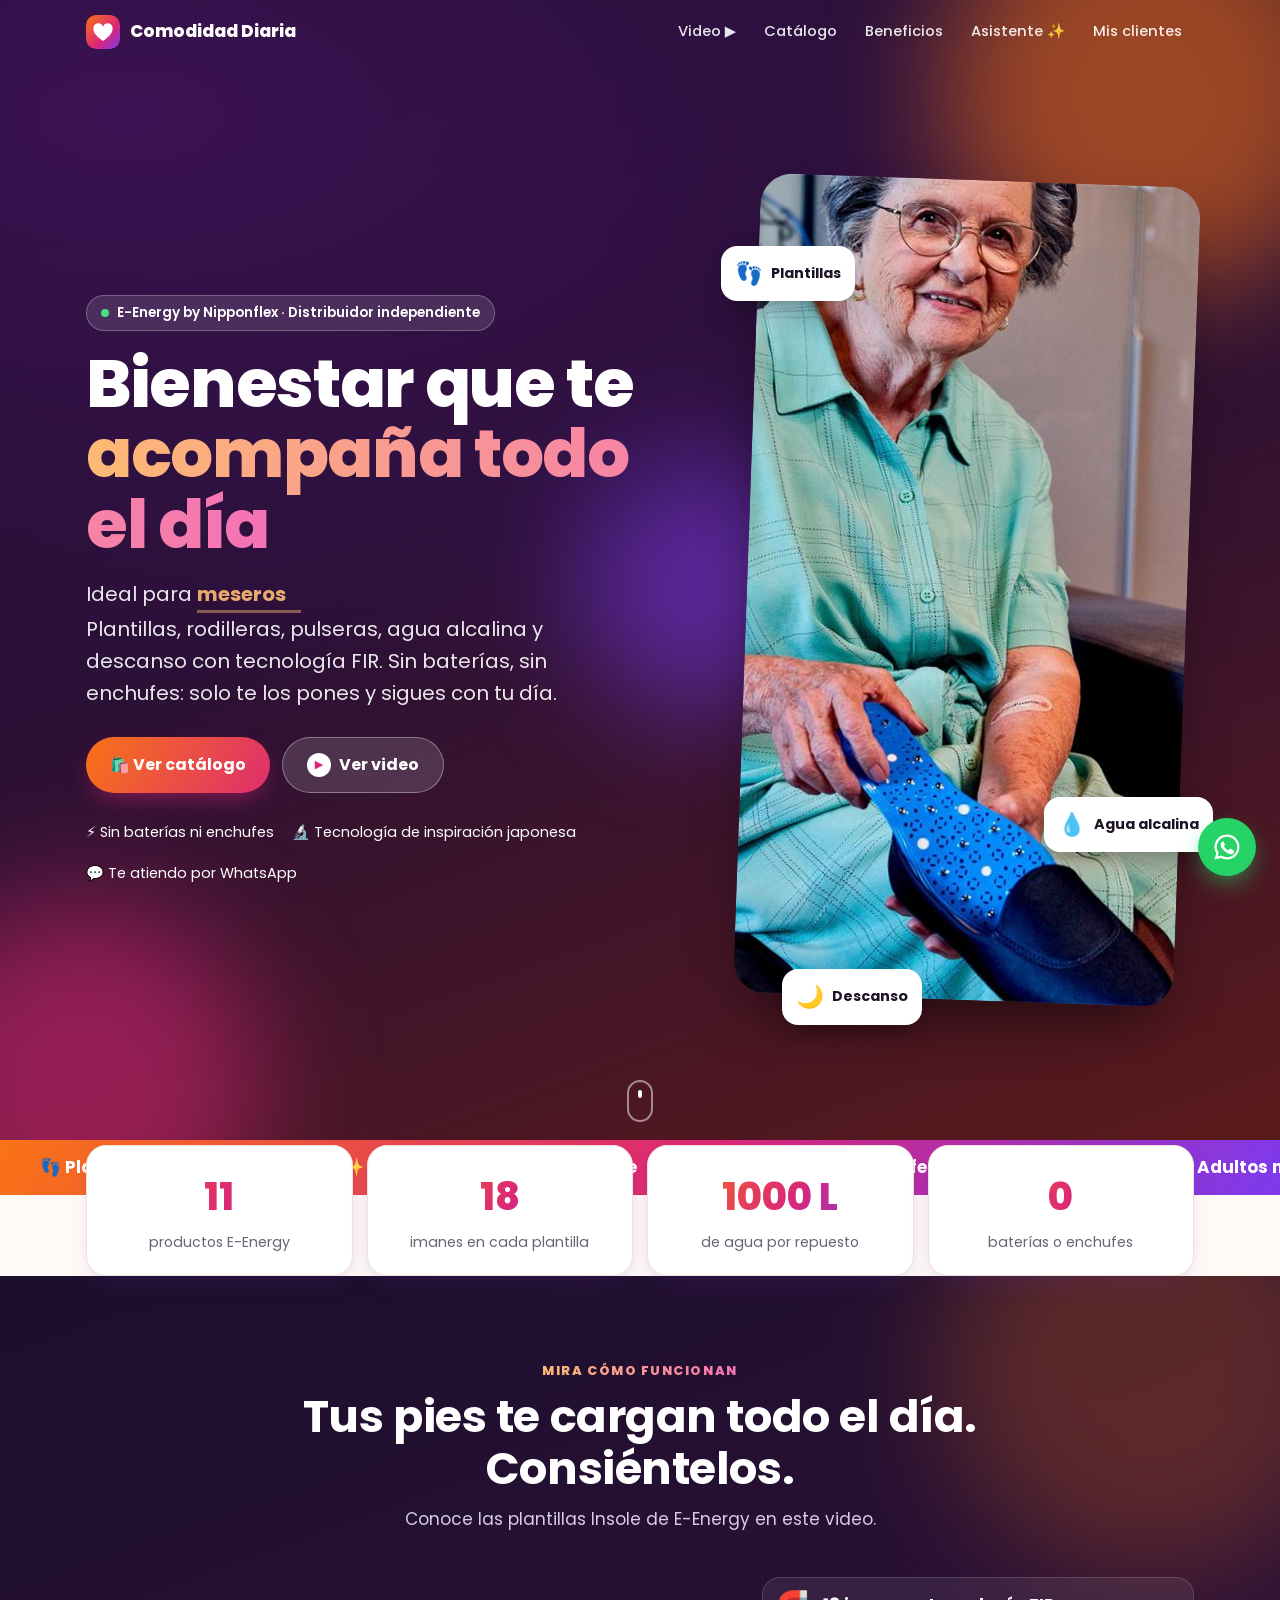
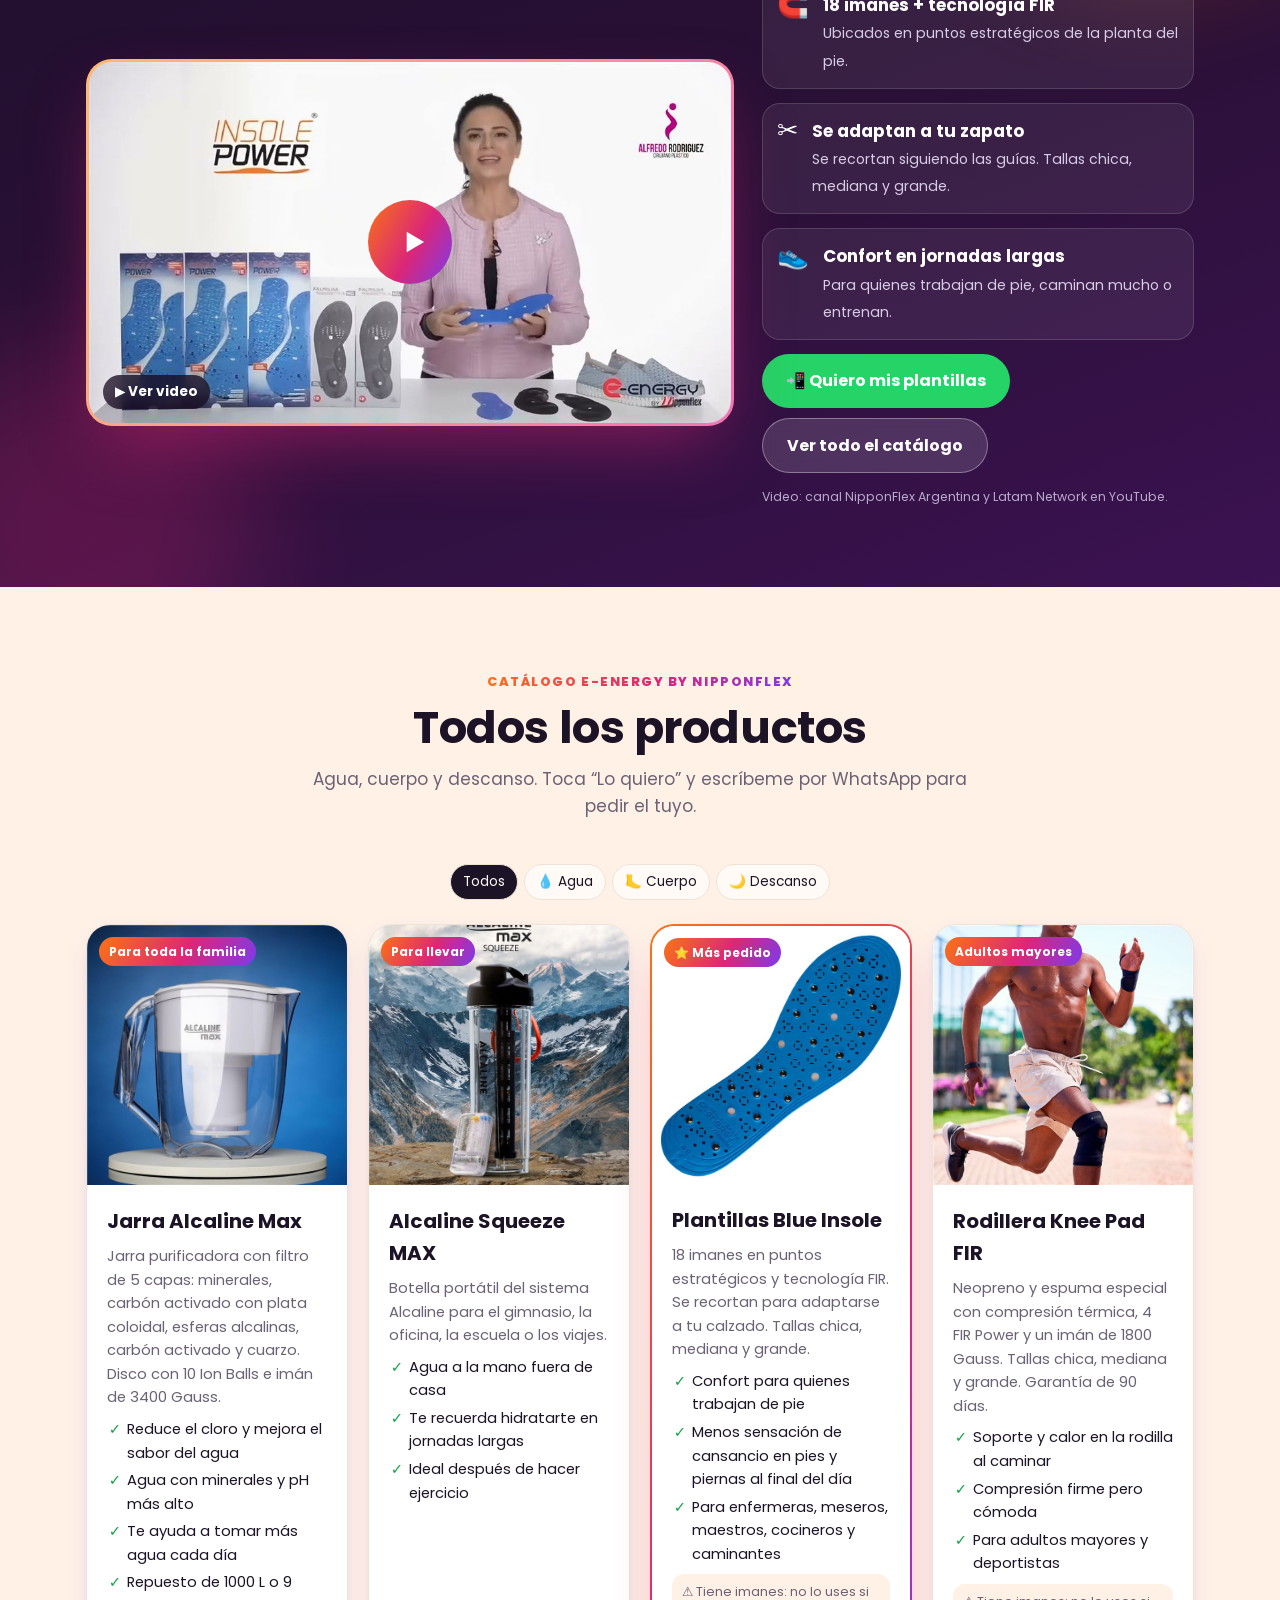
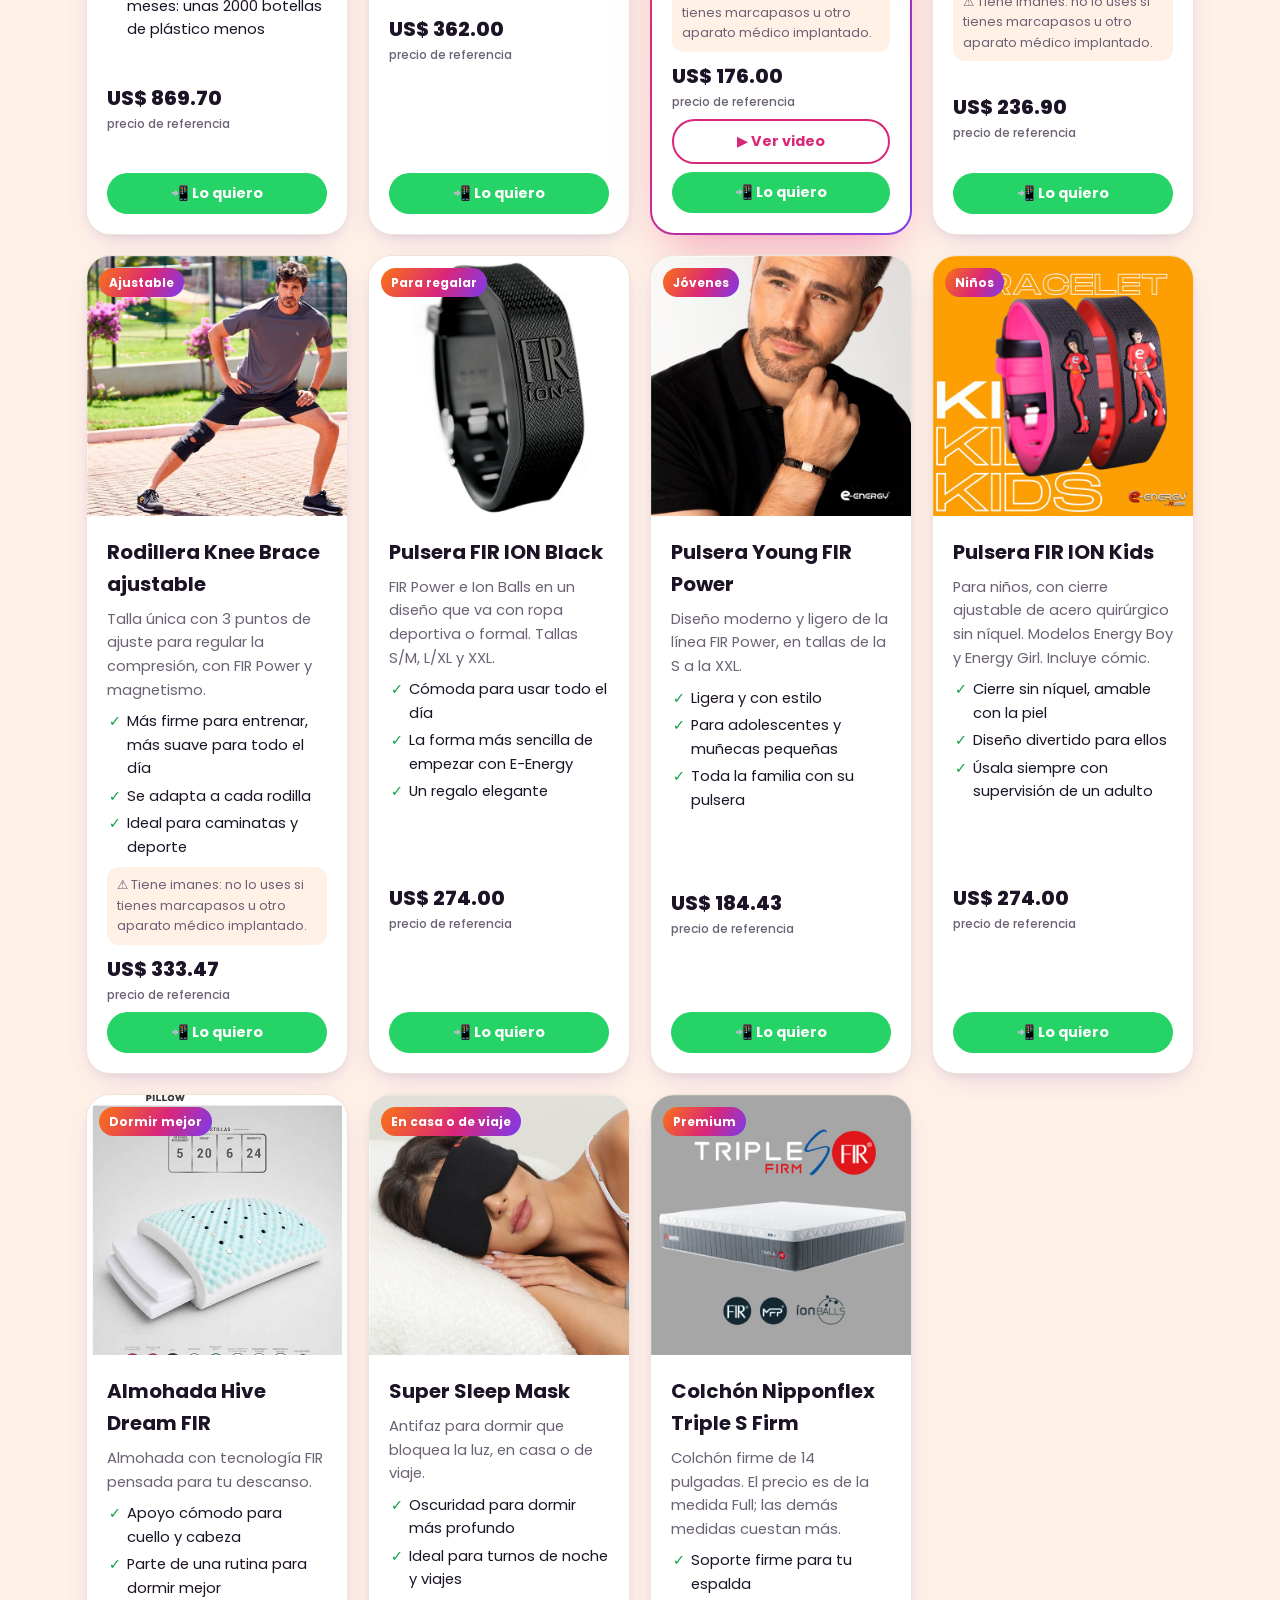
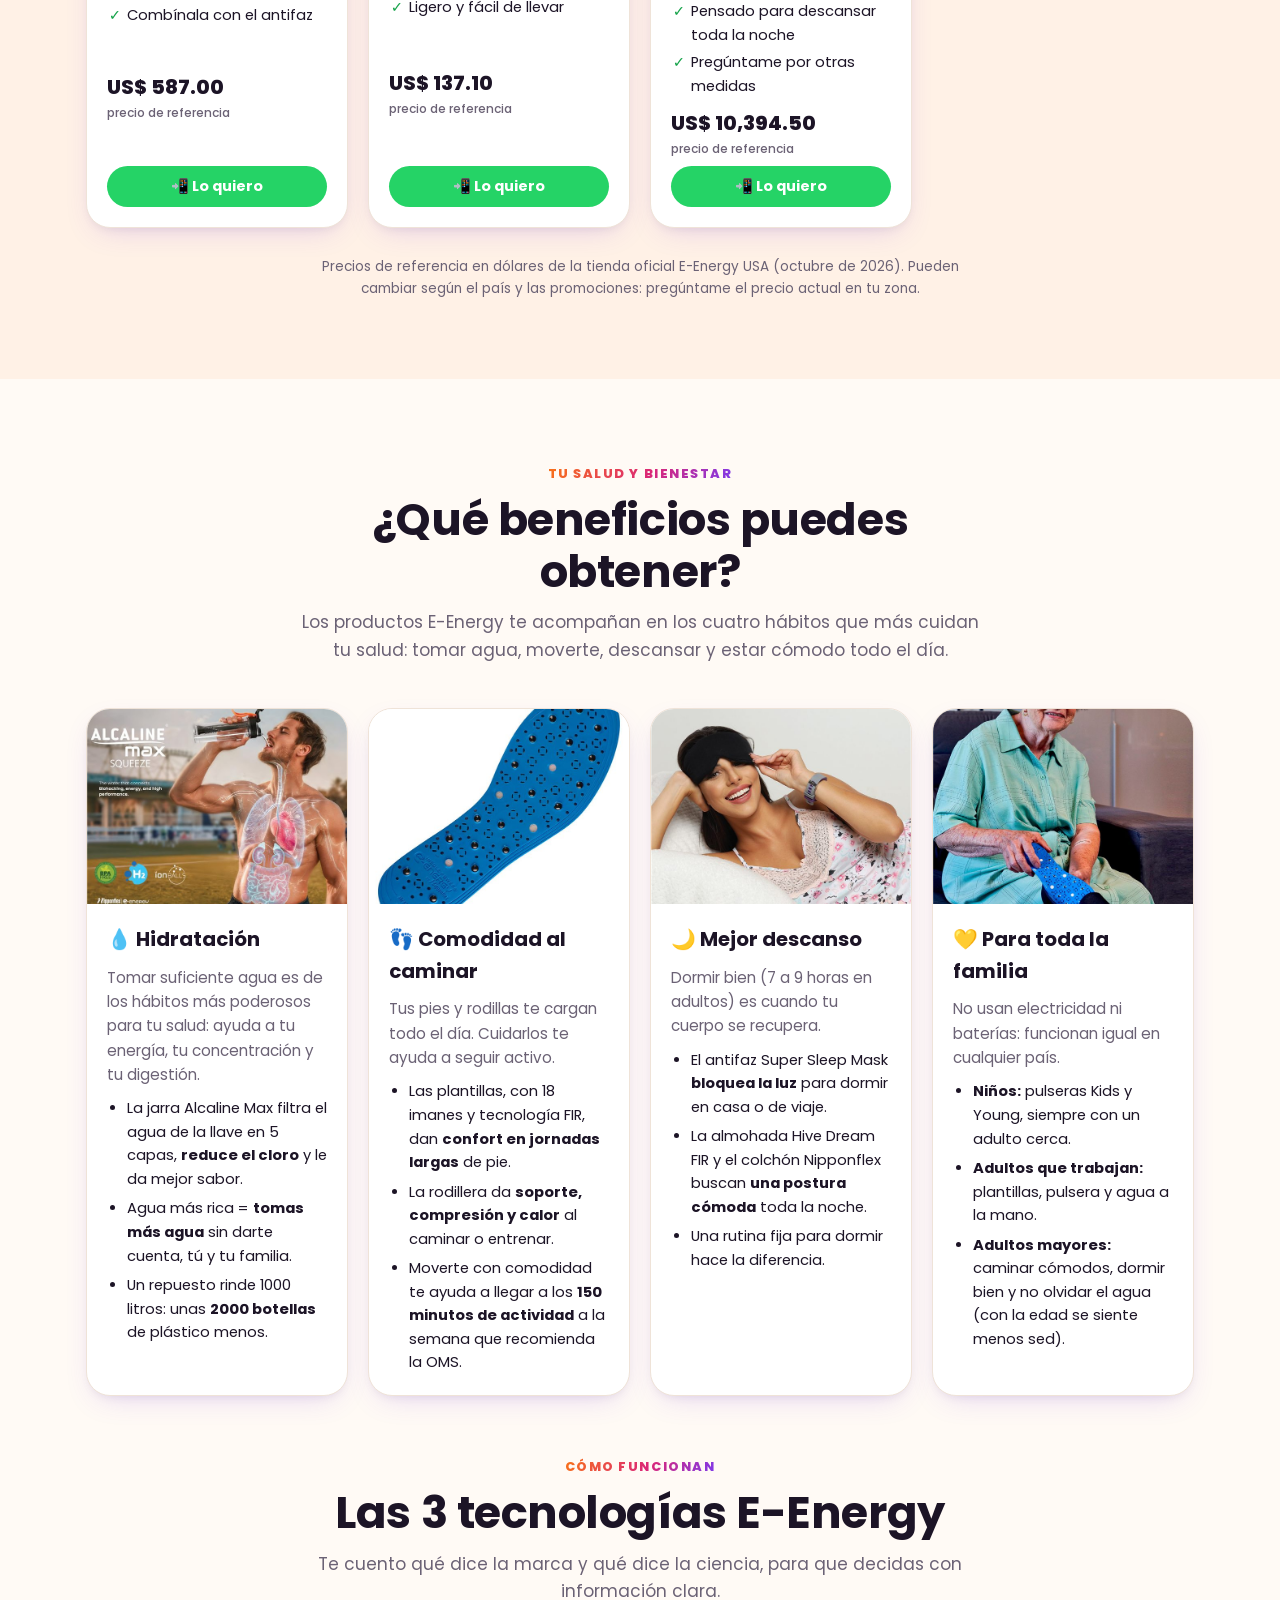
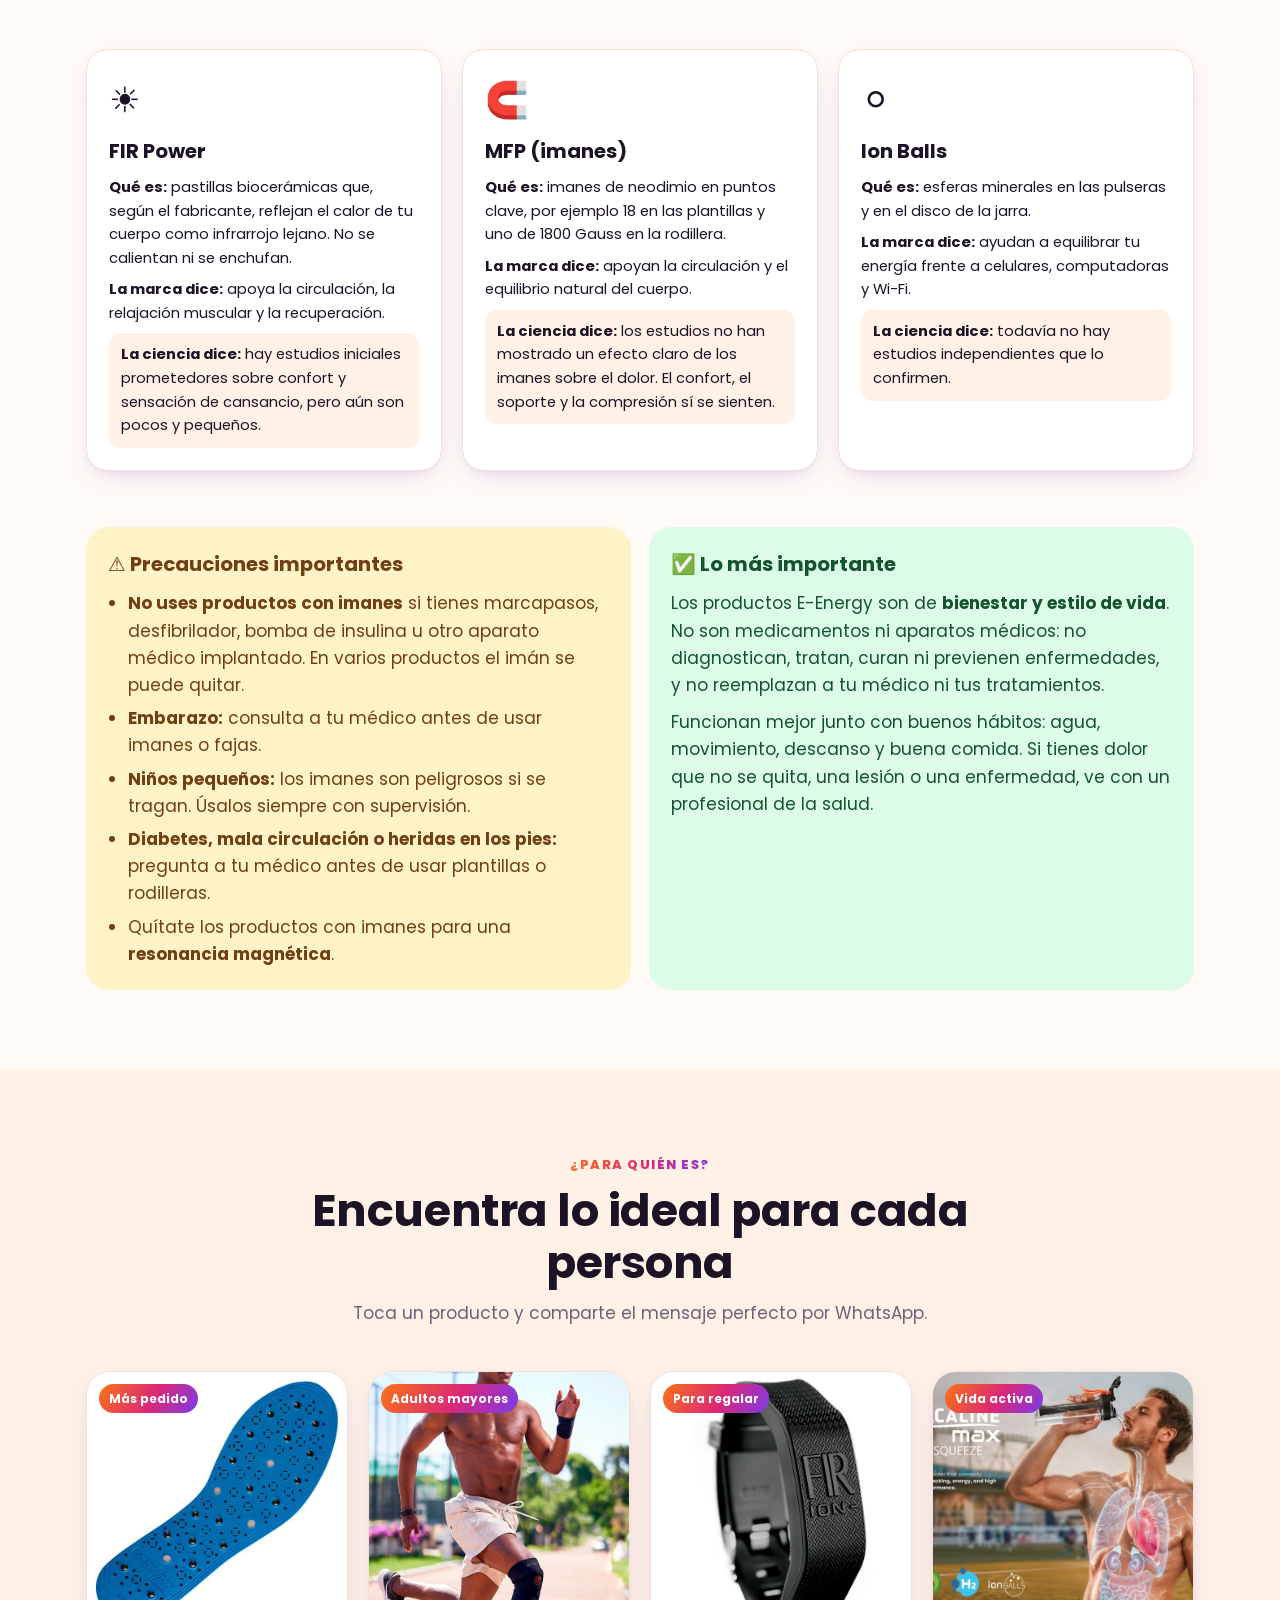
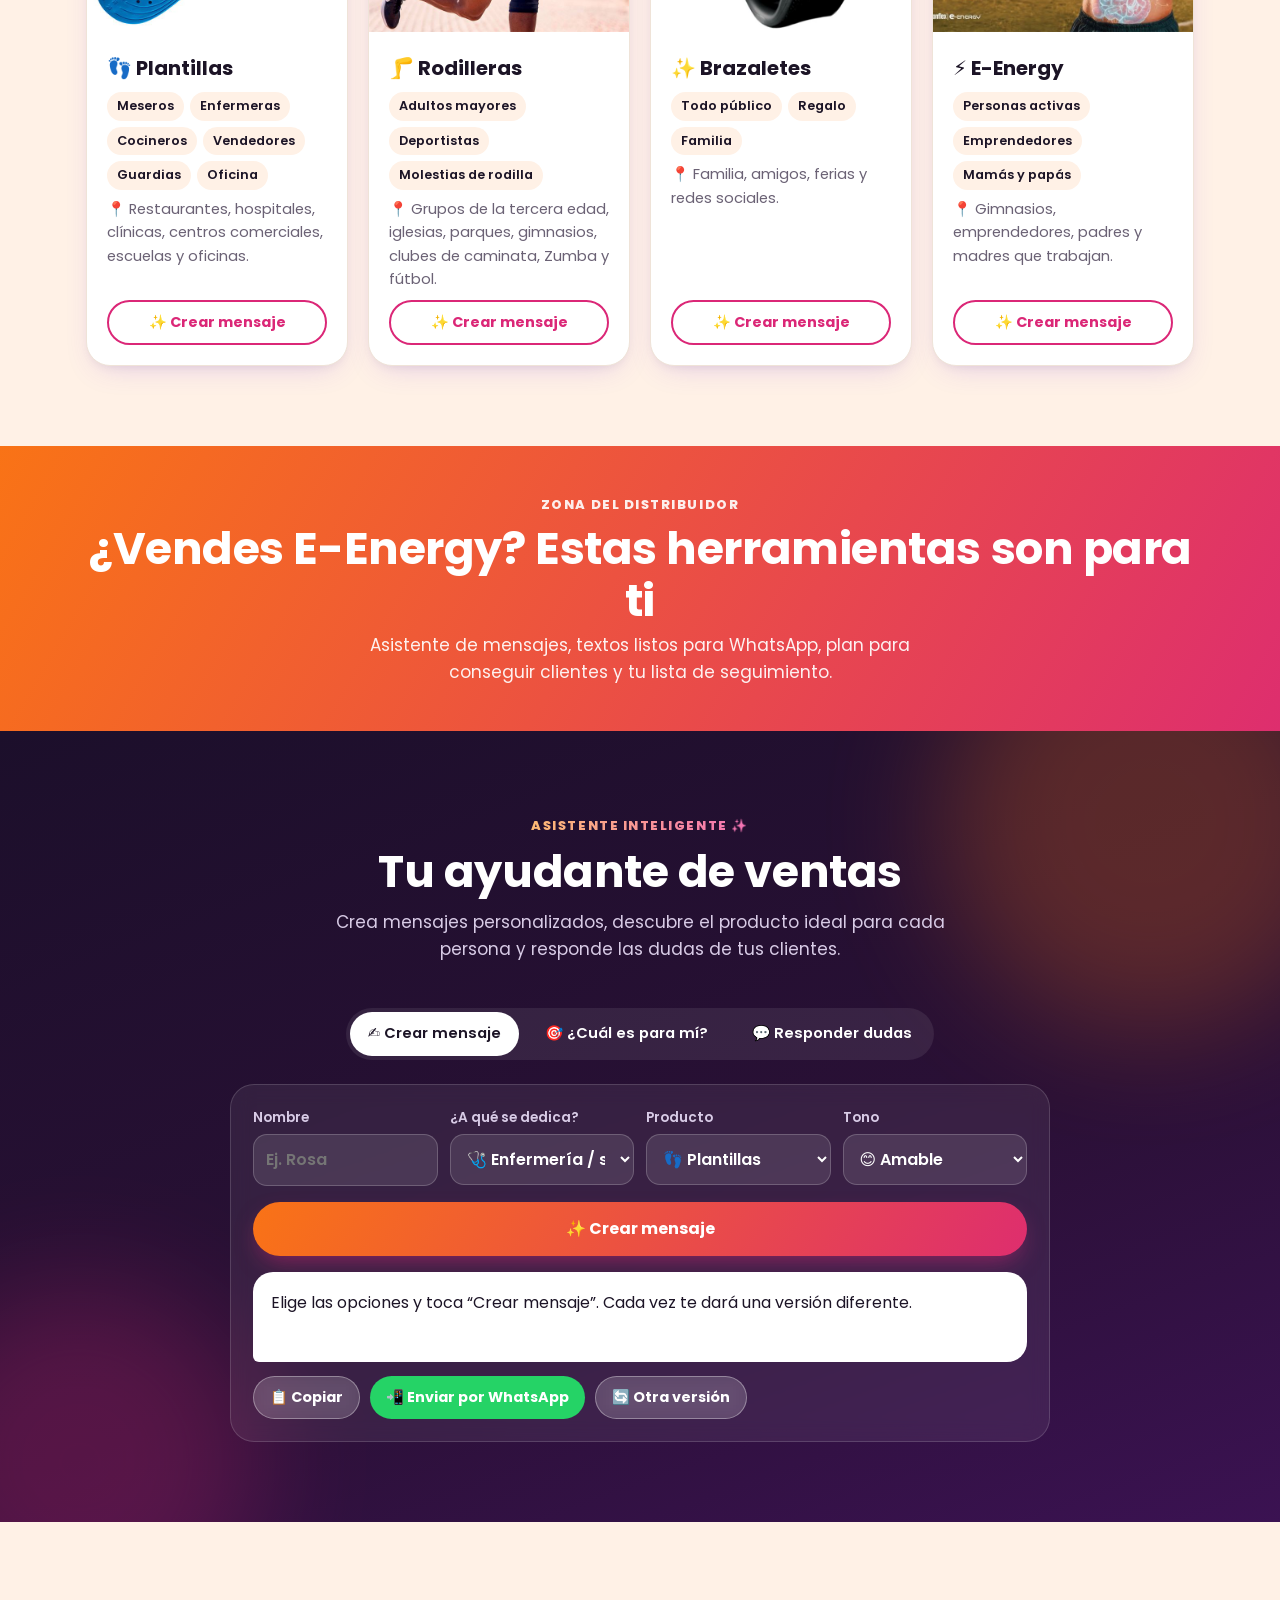
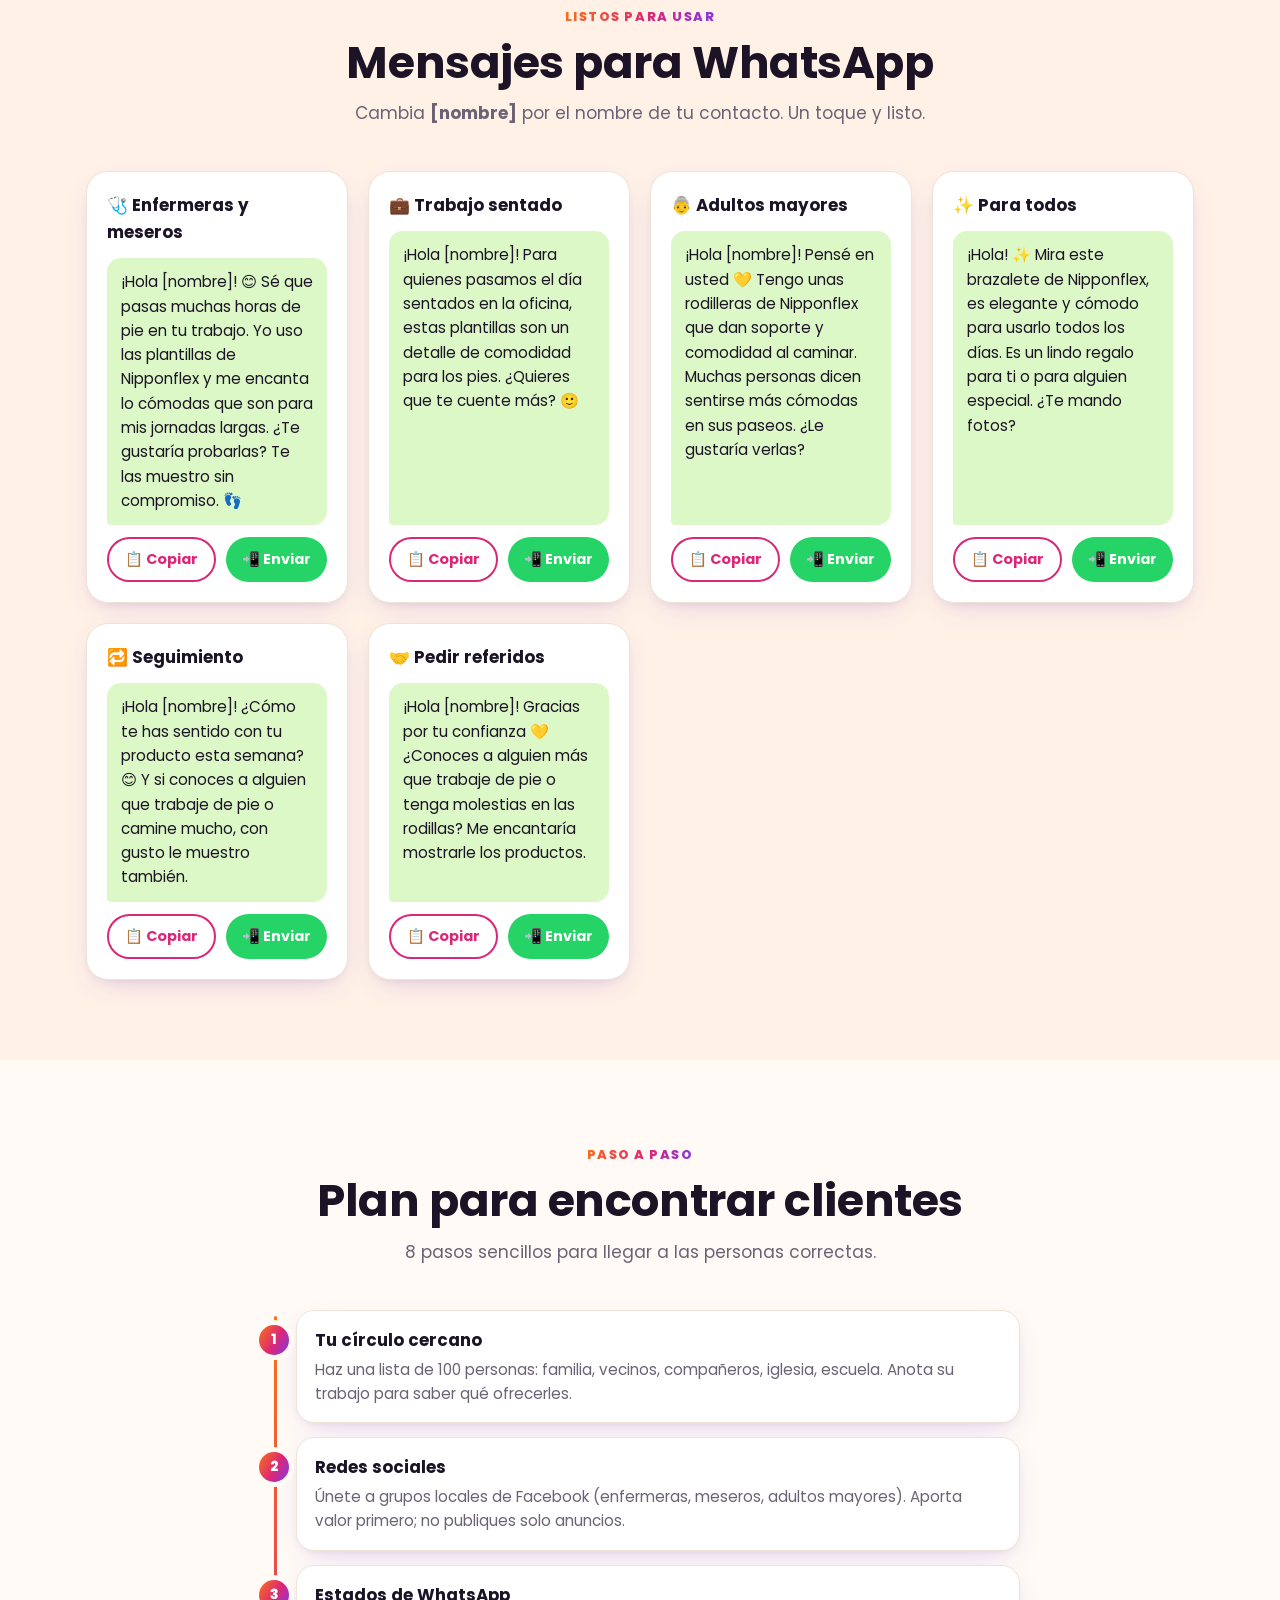
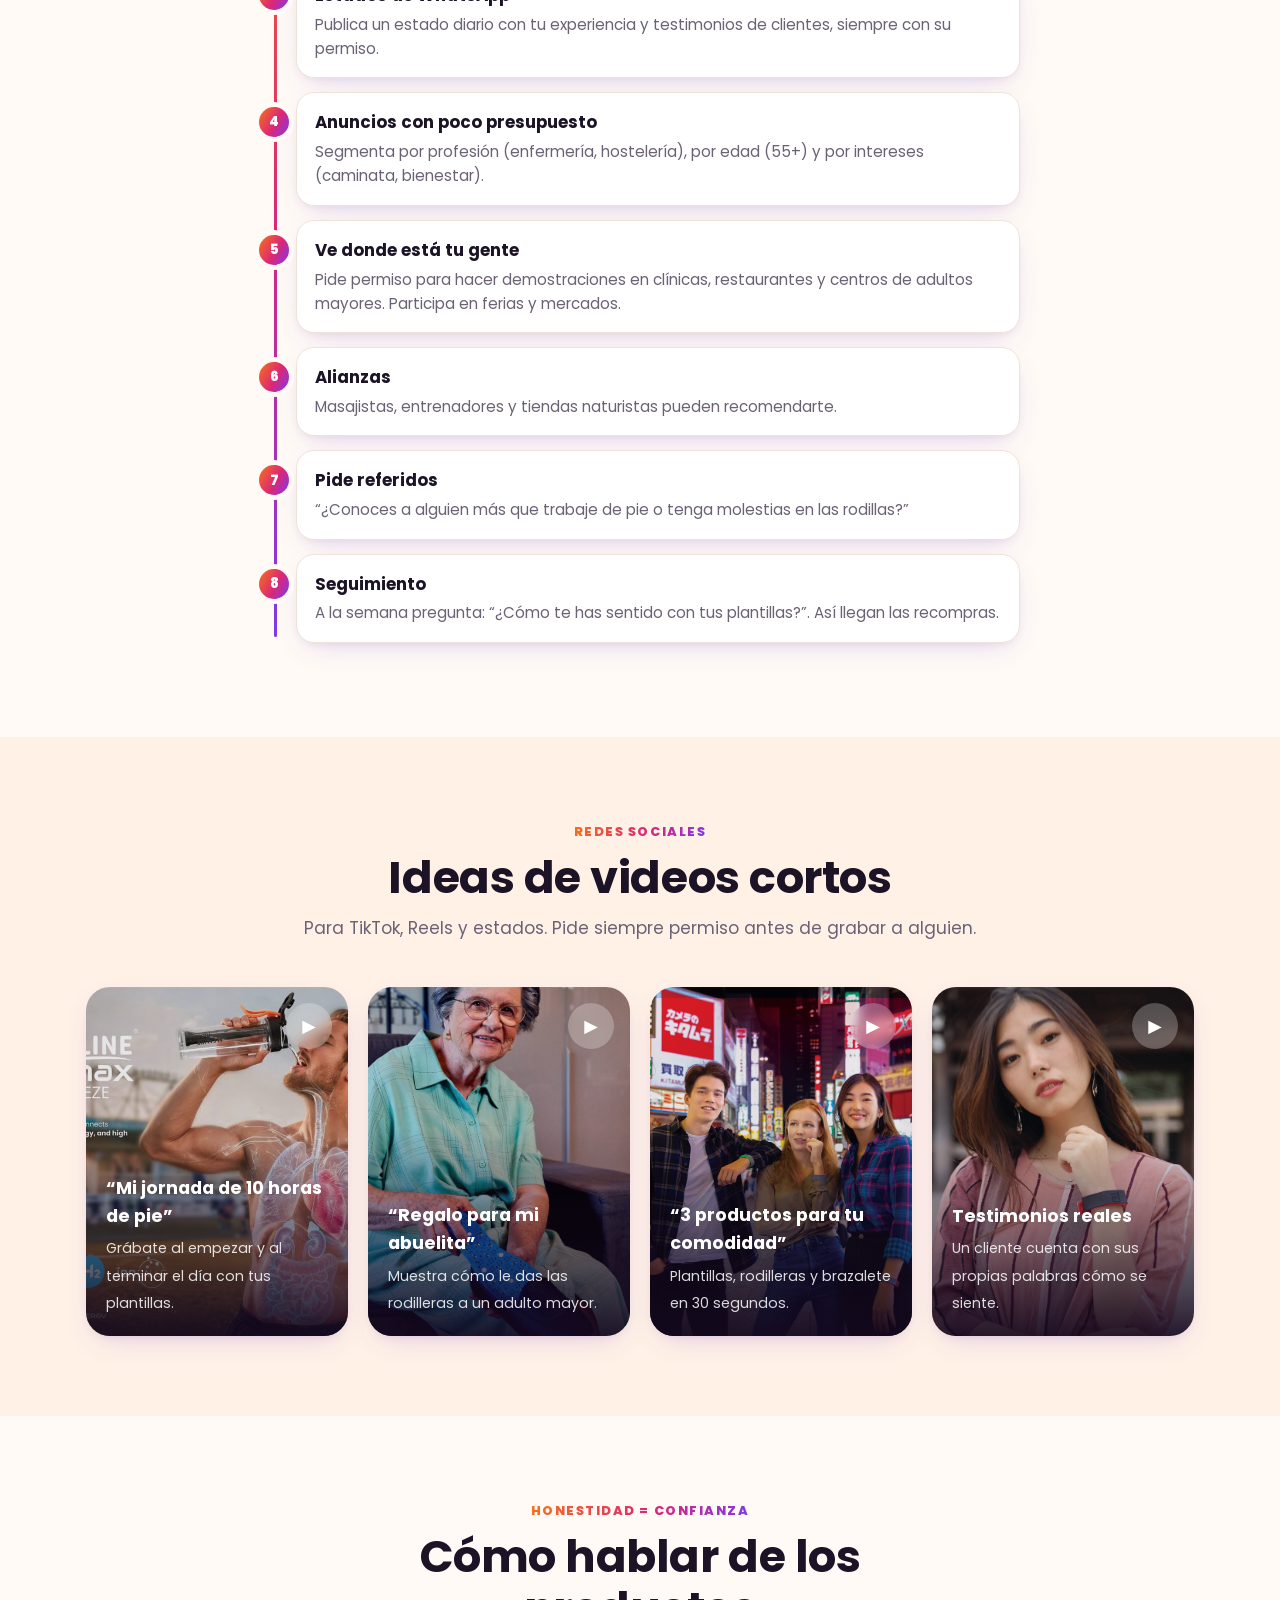
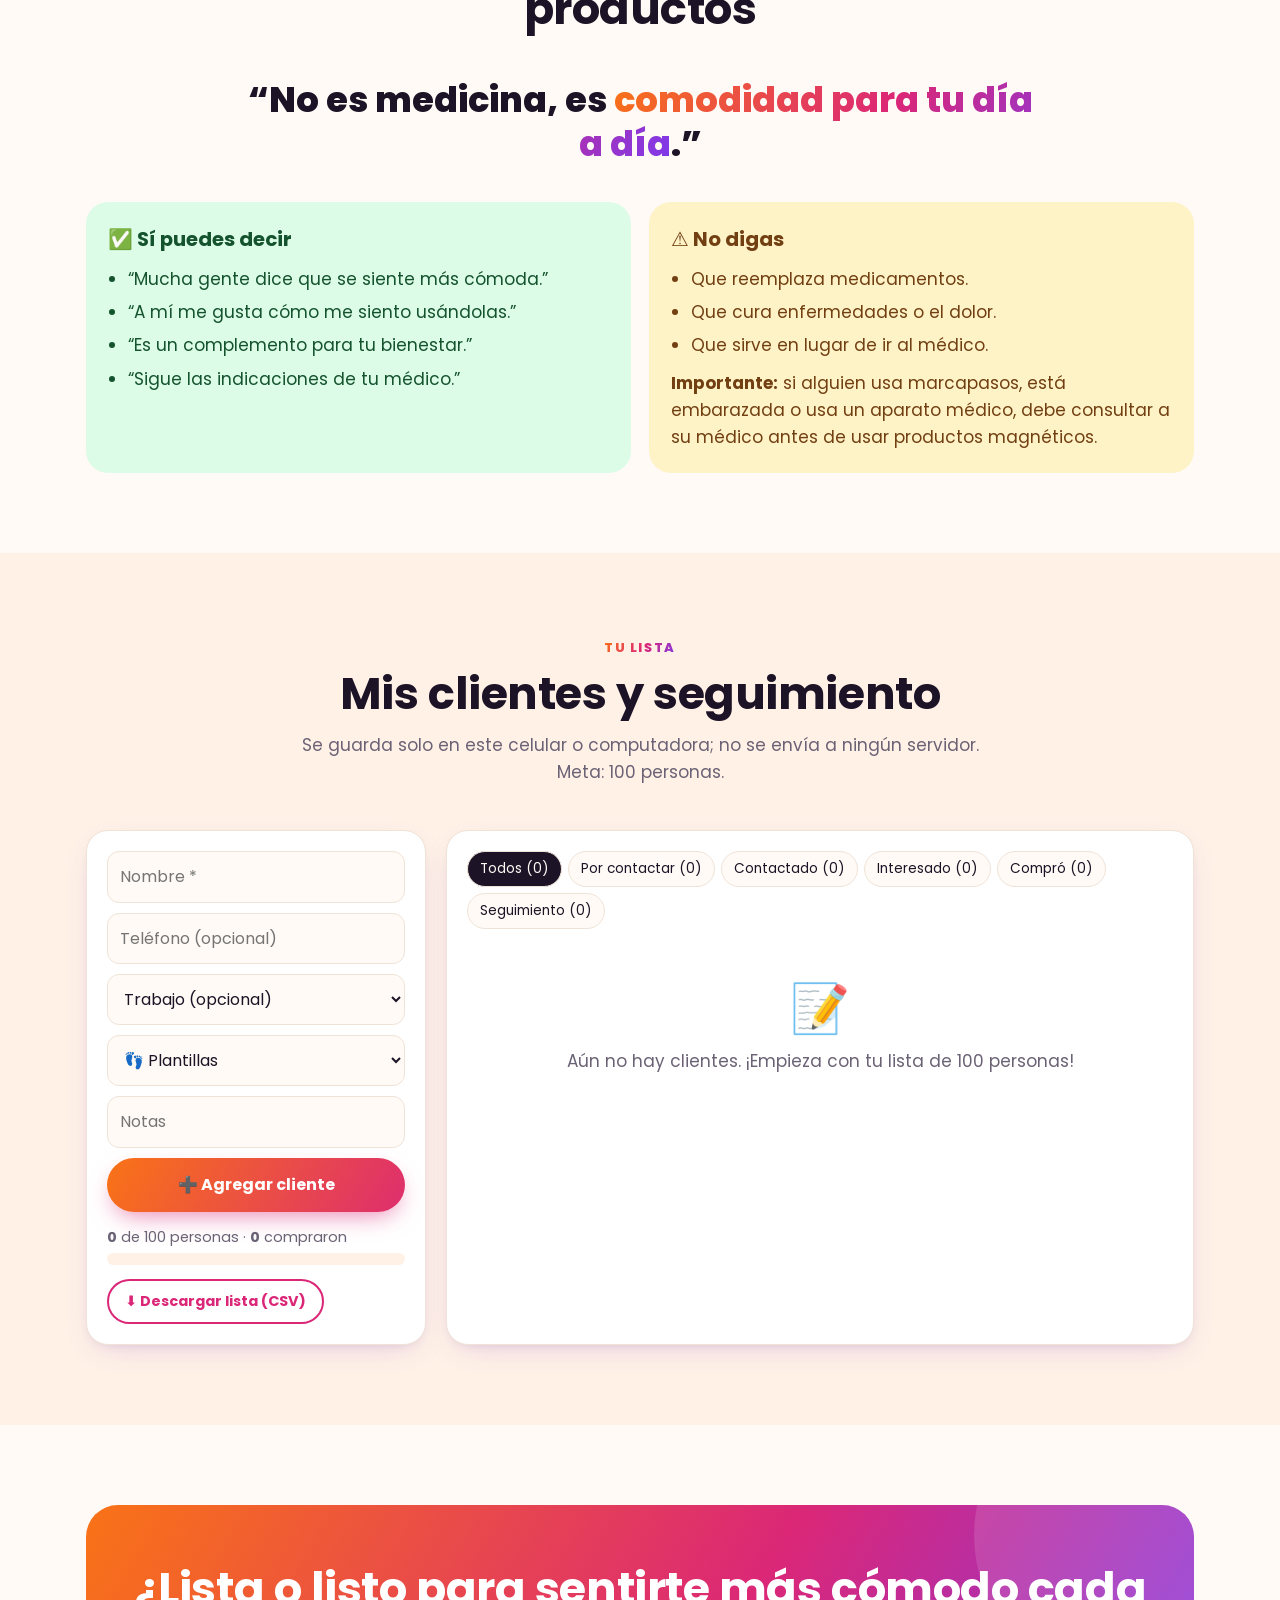
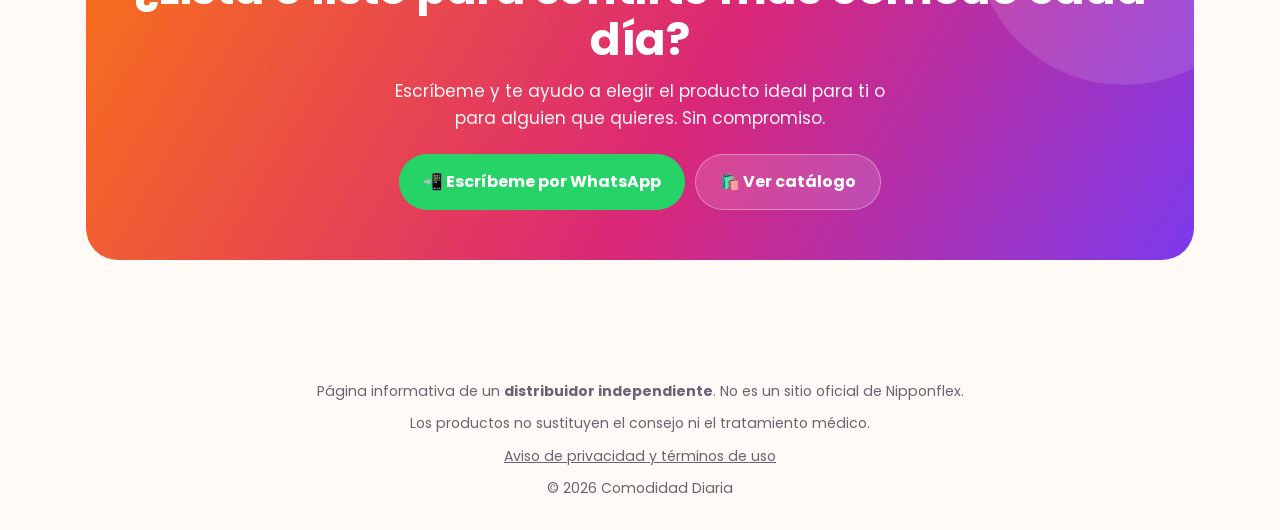
==== commit 07a07a06: "Video destacado de las plantillas y rediseño enfocado en el cliente - Sección de video con reproduct" ====
--- a/index.html
+++ b/index.html
@@ -3,7 +3,7 @@
 <head>
 <meta charset="utf-8">
 <meta name="viewport" content="width=device-width, initial-scale=1, viewport-fit=cover">
-<title>Comodidad Diaria · Plantillas, rodilleras y brazaletes E-Energy</title>
+<title>Comodidad Diaria · Productos E-Energy by Nipponflex</title>
 <meta name="description" content="Catálogo E-Energy by Nipponflex: jarra Alcaline Max, plantillas, rodilleras, pulseras, almohada y más. Conoce sus beneficios para tu bienestar y escríbeme por WhatsApp.">
 <meta name="keywords" content="E-Energy, Nipponflex, plantillas, rodilleras, brazaletes, comodidad, enfermeras, meseros, adultos mayores, bienestar">
 <meta name="author" content="Distribuidor independiente E-Energy">
@@ -27,15 +27,15 @@
 <meta property="og:locale" content="es_MX">
 <meta property="og:site_name" content="Comodidad Diaria">
 <meta property="og:url" content="https://comodidad-diaria-n3vw.onrender.com/">
-<meta property="og:title" content="Comodidad para tu día a día ✨">
-<meta property="og:description" content="Plantillas, rodilleras y brazaletes E-Energy. Descubre cuál es para ti en 30 segundos.">
+<meta property="og:title" content="Bienestar que te acompaña todo el día ✨">
+<meta property="og:description" content="Plantillas, rodilleras, pulseras, agua alcalina y descanso E-Energy. Mira el video y descubre cuál es para ti.">
 <meta property="og:image" content="https://comodidad-diaria-n3vw.onrender.com/img/og-image.jpg">
 <meta property="og:image:width" content="1200">
 <meta property="og:image:height" content="630">
 <meta property="og:image:alt" content="Señora sonriendo con una plantilla E-Energy en la mano">
 <meta name="twitter:card" content="summary_large_image">
-<meta name="twitter:title" content="Comodidad para tu día a día ✨">
-<meta name="twitter:description" content="Plantillas, rodilleras y brazaletes E-Energy. Descubre cuál es para ti en 30 segundos.">
+<meta name="twitter:title" content="Bienestar que te acompaña todo el día ✨">
+<meta name="twitter:description" content="Plantillas, rodilleras, pulseras, agua alcalina y descanso E-Energy. Mira el video y descubre cuál es para ti.">
 <meta name="twitter:image" content="https://comodidad-diaria-n3vw.onrender.com/img/og-image.jpg">
 
 <link rel="preconnect" href="https://fonts.googleapis.com">
@@ -56,12 +56,10 @@
   <div class="wrap">
     <a class="logo" href="#inicio"><img src="/favicon.svg" alt="" width="34" height="34">Comodidad Diaria</a>
     <nav class="menu" aria-label="Principal">
-      <a href="#productos">Productos</a>
+      <a href="#video">Video ▶</a>
       <a href="#catalogo">Catálogo</a>
       <a href="#beneficios">Beneficios</a>
       <a href="#asistente">Asistente ✨</a>
-      <a href="#mensajes">Mensajes</a>
-      <a href="#plan">Plan</a>
       <a href="#clientes">Mis clientes</a>
     </nav>
   </div>
@@ -74,48 +72,69 @@
   <div class="wrap">
     <div>
       <span class="pill rv"><span class="dot"></span> E-Energy by Nipponflex · Distribuidor independiente</span>
-      <h1 class="rv d1">Comodidad para <span class="gt">tu día a día</span></h1>
-      <p class="lead rv d2">Ideal para <span class="rot" id="rot">enfermeras</span><br>Plantillas, rodilleras y brazaletes para quienes caminan mucho, trabajan de pie o pasan el día sentados.</p>
+      <h1 class="rv d1">Bienestar que te <span class="gt">acompaña todo el día</span></h1>
+      <p class="lead rv d2">Ideal para <span class="rot" id="rot">enfermeras</span><br>Plantillas, rodilleras, pulseras, agua alcalina y descanso con tecnología FIR. Sin baterías, sin enchufes: solo te los pones y sigues con tu día.</p>
       <div class="cta rv d3">
-        <a class="btn btn-main" href="#asistente">✨ ¿Cuál es para mí?</a>
-        <a class="btn btn-glass" href="#productos">Ver productos</a>
-      </div>
-      <div class="trust rv d3"><span>👣 Para todo el día</span><span>💛 Para toda la familia</span><span>🎁 Un gran regalo</span></div>
+        <a class="btn btn-main" href="#catalogo">🛍️ Ver catálogo</a>
+        <a class="btn btn-glass" href="#video"><span class="pbtn" aria-hidden="true">▶</span> Ver video</a>
+      </div>
+      <div class="trust rv d3"><span>⚡ Sin baterías ni enchufes</span><span>🔬 Tecnología de inspiración japonesa</span><span>💬 Te atiendo por WhatsApp</span></div>
     </div>
     <div class="hero-art rv d2">
       <div class="photo"><img src="/img/hero.jpg" alt="Señora sonriendo mientras coloca una plantilla E-Energy en su zapato" width="820" height="820" fetchpriority="high"></div>
       <div class="chip c1"><span>👣</span>Plantillas</div>
-      <div class="chip c2"><span>🦵</span>Rodilleras</div>
-      <div class="chip c3"><span>✨</span>Brazaletes</div>
+      <div class="chip c2"><span>💧</span>Agua alcalina</div>
+      <div class="chip c3"><span>🌙</span>Descanso</div>
     </div>
   </div>
   <div class="scroll-hint" aria-hidden="true"></div>
 </section>
 
 <div class="marquee" aria-hidden="true"><div>
-  <span>👣 Meseros</span><span>🩺 Enfermeras</span><span>👨‍🍳 Cocineros</span><span>🛍️ Vendedores</span><span>👵 Adultos mayores</span><span>🏃 Deportistas</span><span>💼 Oficina</span><span>🚚 Repartidores</span><span>👩‍🏫 Maestros</span>
-  <span>👣 Meseros</span><span>🩺 Enfermeras</span><span>👨‍🍳 Cocineros</span><span>🛍️ Vendedores</span><span>👵 Adultos mayores</span><span>🏃 Deportistas</span><span>💼 Oficina</span><span>🚚 Repartidores</span><span>👩‍🏫 Maestros</span>
+  <span>👣 Plantillas</span><span>🦵 Rodilleras</span><span>✨ Pulseras</span><span>💧 Jarra Alcaline</span><span>🌙 Almohada FIR</span><span>🩺 Enfermeras</span><span>🍽️ Meseros</span><span>👵 Adultos mayores</span><span>🏃 Deportistas</span>
+  <span>👣 Plantillas</span><span>🦵 Rodilleras</span><span>✨ Pulseras</span><span>💧 Jarra Alcaline</span><span>🌙 Almohada FIR</span><span>🩺 Enfermeras</span><span>🍽️ Meseros</span><span>👵 Adultos mayores</span><span>🏃 Deportistas</span>
 </div></div>
 
 <!-- CIFRAS -->
 <div class="wrap">
   <div class="stats">
-    <div class="stat rv"><b data-count="4">0</b><small>productos para tu día</small></div>
-    <div class="stat rv d1"><b data-count="9" data-plus>0</b><small>tipos de trabajo</small></div>
-    <div class="stat rv d2"><b data-count="30" data-suf=" s">0</b><small>para saber cuál es para ti</small></div>
-    <div class="stat rv d3"><b data-count="100">0</b><small>personas en tu lista</small></div>
+    <div class="stat rv"><b data-count="11">0</b><small>productos E-Energy</small></div>
+    <div class="stat rv d1"><b data-count="18">0</b><small>imanes en cada plantilla</small></div>
+    <div class="stat rv d2"><b data-count="1000" data-suf=" L">0</b><small>de agua por repuesto</small></div>
+    <div class="stat rv d3"><b data-count="0">0</b><small>baterías o enchufes</small></div>
   </div>
 </div>
 
-<!-- PRODUCTOS -->
-<section id="productos">
-  <div class="wrap">
-    <div class="head rv">
-      <span class="kicker">Productos</span>
-      <h2>Lo ideal para cada persona</h2>
-      <p>Toca un producto y comparte el mensaje perfecto por WhatsApp.</p>
-    </div>
-    <div class="grid" id="prods"></div>
+<!-- VIDEO -->
+<section class="vsec" id="video">
+  <div class="blob b1 dim"></div><div class="blob b2 dim"></div>
+  <div class="wrap rel">
+    <div class="head rv">
+      <span class="kicker">Mira cómo funcionan</span>
+      <h2>Tus pies te cargan todo el día. Consiéntelos.</h2>
+      <p>Conoce las plantillas Insole de E-Energy en este video.</p>
+    </div>
+    <div class="vwrap">
+      <div class="vframe rv">
+        <button class="yt" id="yt" data-id="Xuh9L2YIT2s" aria-label="Reproducir video: beneficios de las plantillas Insole de E-Energy">
+          <img src="/img/video-plantillas.jpg" alt="" width="960" height="540" loading="lazy" decoding="async">
+          <span class="yplay" aria-hidden="true"><svg viewBox="0 0 24 24" fill="currentColor"><path d="M8 5.5v13l11-6.5z"/></svg></span>
+          <span class="ylabel">▶ Ver video</span>
+        </button>
+      </div>
+      <div class="vside rv d1">
+        <ul class="vlist">
+          <li><span>🧲</span><div><b>18 imanes + tecnología FIR</b><small>Ubicados en puntos estratégicos de la planta del pie.</small></div></li>
+          <li><span>✂️</span><div><b>Se adaptan a tu zapato</b><small>Se recortan siguiendo las guías. Tallas chica, mediana y grande.</small></div></li>
+          <li><span>👟</span><div><b>Confort en jornadas largas</b><small>Para quienes trabajan de pie, caminan mucho o entrenan.</small></div></li>
+        </ul>
+        <div class="row">
+          <a class="btn btn-wa" id="vWa" target="_blank" rel="noopener">📲 Quiero mis plantillas</a>
+          <a class="btn btn-glass" href="#catalogo">Ver todo el catálogo</a>
+        </div>
+        <p class="vsrc">Video: canal NipponFlex Argentina y Latam Network en YouTube.</p>
+      </div>
+    </div>
   </div>
 </section>
 
@@ -208,6 +227,27 @@
   </div>
 </section>
 
+<!-- PRODUCTOS -->
+<section id="productos" class="alt">
+  <div class="wrap">
+    <div class="head rv">
+      <span class="kicker">¿Para quién es?</span>
+      <h2>Encuentra lo ideal para cada persona</h2>
+      <p>Toca un producto y comparte el mensaje perfecto por WhatsApp.</p>
+    </div>
+    <div class="grid" id="prods"></div>
+  </div>
+</section>
+
+<!-- ZONA DEL DISTRIBUIDOR -->
+<div class="band">
+  <div class="wrap">
+    <span class="kicker">Zona del distribuidor</span>
+    <h2>¿Vendes E-Energy? Estas herramientas son para ti</h2>
+    <p>Asistente de mensajes, textos listos para WhatsApp, plan para conseguir clientes y tu lista de seguimiento.</p>
+  </div>
+</div>
+
 <!-- ASISTENTE -->
 <section class="ai" id="asistente">
   <div class="blob b1 dim"></div><div class="blob b2 dim"></div>
@@ -347,9 +387,12 @@
 <section>
   <div class="wrap">
     <div class="final rv">
-      <h2>¿Lista o listo para empezar?</h2>
-      <p class="final-p">Escribe tu primer mensaje con el asistente y compártelo hoy con 5 personas.</p>
-      <a class="btn btn-glass" href="#asistente">✨ Abrir el asistente</a>
+      <h2>¿Lista o listo para sentirte más cómodo cada día?</h2>
+      <p class="final-p">Escríbeme y te ayudo a elegir el producto ideal para ti o para alguien que quieres. Sin compromiso.</p>
+      <div class="row center">
+        <a class="btn btn-wa" id="finWa" target="_blank" rel="noopener">📲 Escríbeme por WhatsApp</a>
+        <a class="btn btn-glass" href="#catalogo">🛍️ Ver catálogo</a>
+      </div>
     </div>
   </div>
 </section>
@@ -365,10 +408,10 @@
 </footer>
 
 <nav class="bnav" aria-label="Navegación móvil">
-  <a href="#inicio" class="on"><span>🏠</span>Inicio</a>
+  <a href="#video" class="on"><span>▶️</span>Video</a>
   <a href="#catalogo"><span>🛍️</span>Catálogo</a>
+  <a href="#beneficios"><span>💚</span>Beneficios</a>
   <a href="#asistente"><span>✨</span>Asistente</a>
-  <a href="#mensajes"><span>💬</span>Mensajes</a>
   <a href="#clientes"><span>📋</span>Clientes</a>
 </nav>
 
--- a/styles.css
+++ b/styles.css
@@ -196,7 +196,37 @@
 .play{position:absolute;z-index:1;top:16px;right:16px;width:46px;height:46px;border-radius:50%;background:rgba(255,255,255,.25);backdrop-filter:blur(6px);display:grid;place-items:center;font-size:1.1rem}
 .vid.grad{background:var(--grad)}
 
+/* Video destacado */
+.vsec{position:relative;background:linear-gradient(160deg,#1c0f2b,#2a1036 55%,#3b1252);color:#fff;overflow:hidden}
+.vsec .head p{color:#d8cbe6}
+.vsec .kicker{background:linear-gradient(90deg,#fdba74,#f472b6);-webkit-background-clip:text;background-clip:text}
+.vwrap{display:grid;gap:28px;align-items:center}
+@media (min-width:900px){.vwrap{grid-template-columns:1.5fr 1fr}}
+.vframe{position:relative;border-radius:26px;padding:3px;background:linear-gradient(120deg,#fdba74,#f472b6,#a78bfa,#fdba74);background-size:300% 300%;animation:shift 8s ease infinite;box-shadow:0 30px 70px -20px rgba(219,39,119,.55)}
+.vframe>*{display:block;width:100%;aspect-ratio:16/9;border:0;border-radius:23px;overflow:hidden;background:#000}
+.yt{position:relative;padding:0;cursor:pointer}
+.yt img{width:100%;height:100%;object-fit:cover;transition:transform .6s,filter .3s}
+.yt:hover img{transform:scale(1.04);filter:brightness(.85)}
+.yplay{position:absolute;left:50%;top:50%;width:84px;height:84px;margin:-42px 0 0 -42px;border-radius:50%;background:var(--grad);color:#fff;display:grid;place-items:center;box-shadow:0 0 0 0 rgba(244,114,182,.6);animation:pulse 2s infinite}
+.yplay svg{width:38px;height:38px;margin-left:5px}
+.ylabel{position:absolute;left:14px;bottom:14px;background:rgba(20,8,30,.75);backdrop-filter:blur(6px);color:#fff;font-weight:700;font-size:.85rem;padding:6px 12px;border-radius:99px}
+@keyframes pulse{0%{box-shadow:0 0 0 0 rgba(244,114,182,.6)}70%{box-shadow:0 0 0 22px rgba(244,114,182,0)}100%{box-shadow:0 0 0 0 rgba(244,114,182,0)}}
+.vlist{list-style:none;padding:0;display:grid;gap:14px}
+.vlist li{display:flex;gap:14px;align-items:flex-start;background:rgba(255,255,255,.07);border:1px solid rgba(255,255,255,.14);border-radius:18px;padding:14px}
+.vlist li>span{font-size:1.6rem;line-height:1}
+.vlist b{display:block}
+.vlist small{color:#d8cbe6;font-size:.88rem}
+.vsrc{margin-top:14px;font-size:.78rem;color:#b9a9cc}
+.pbtn{display:inline-grid;place-items:center;width:24px;height:24px;border-radius:50%;background:#fff;color:var(--p);font-size:.7rem}
+
+/* Banda zona del distribuidor */
+.band{background:var(--grad);background-size:200% 200%;animation:shift 10s ease infinite;color:#fff;text-align:center;padding:44px 0}
+.band .kicker{background:none;color:#fff;-webkit-text-fill-color:#fff;opacity:.9}
+.band h2{color:#fff;margin:6px 0}
+.band p{opacity:.92;max-width:620px;margin:0 auto}
+
 /* Catálogo */
+.prod.star{border:2px solid transparent;background:linear-gradient(var(--card),var(--card)) padding-box,var(--grad) border-box;box-shadow:0 24px 50px -18px rgba(219,39,119,.45)}
 .filters.center{justify-content:center;margin-bottom:24px}
 .prod[hidden]{display:none}
 .ben{padding-left:20px;display:grid;gap:4px;font-size:.92rem}
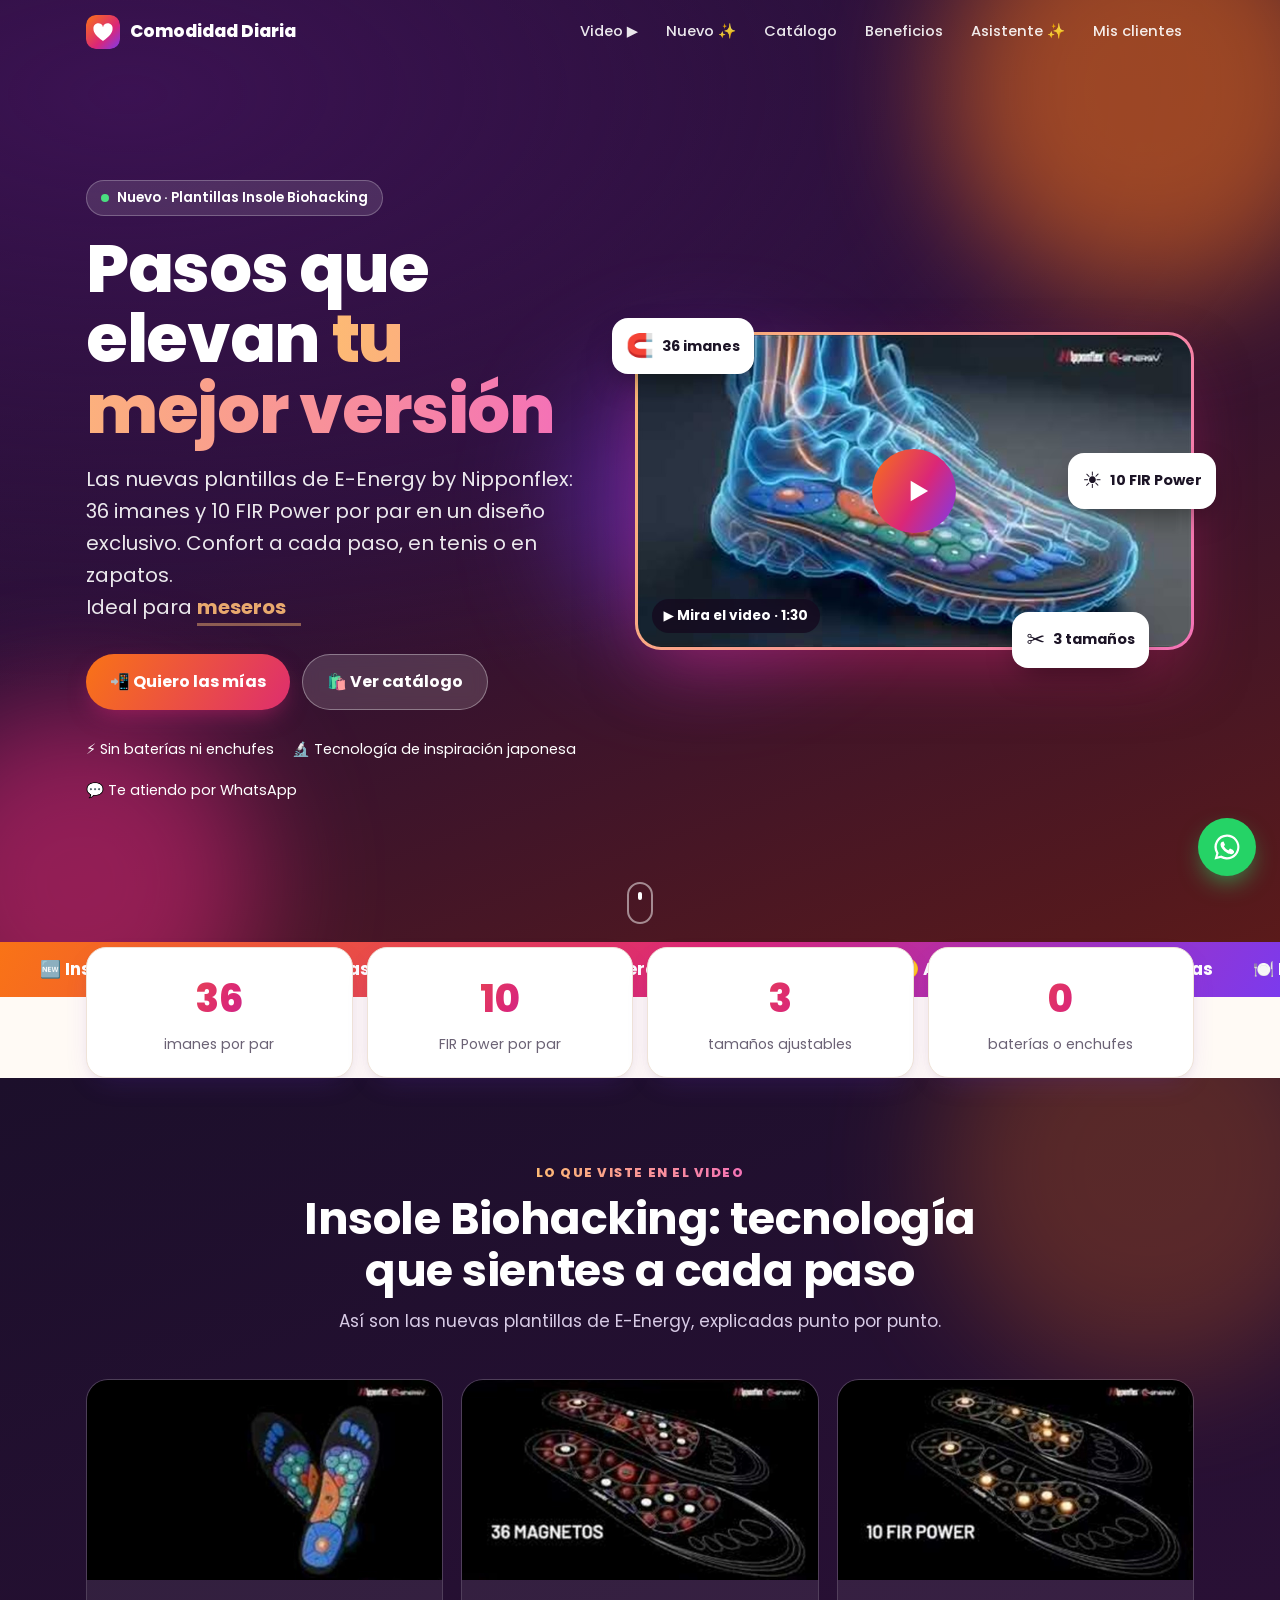
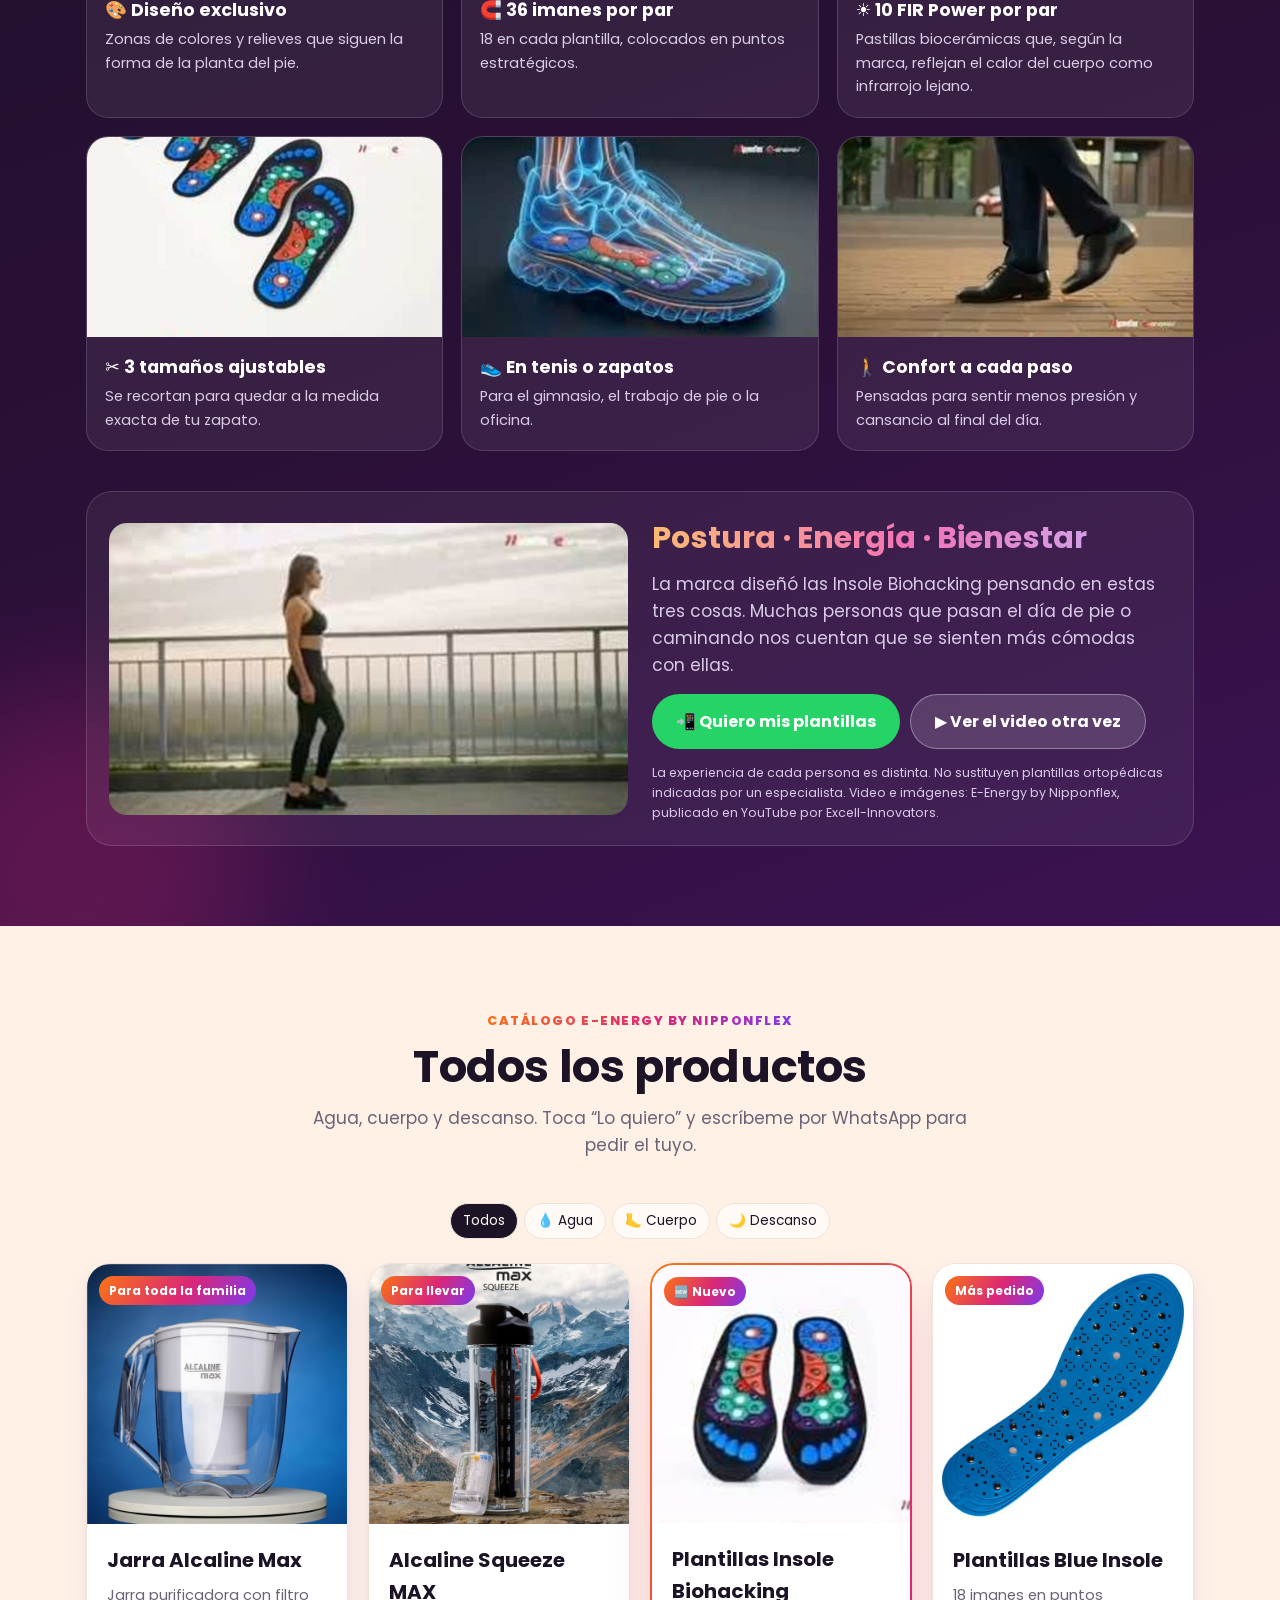
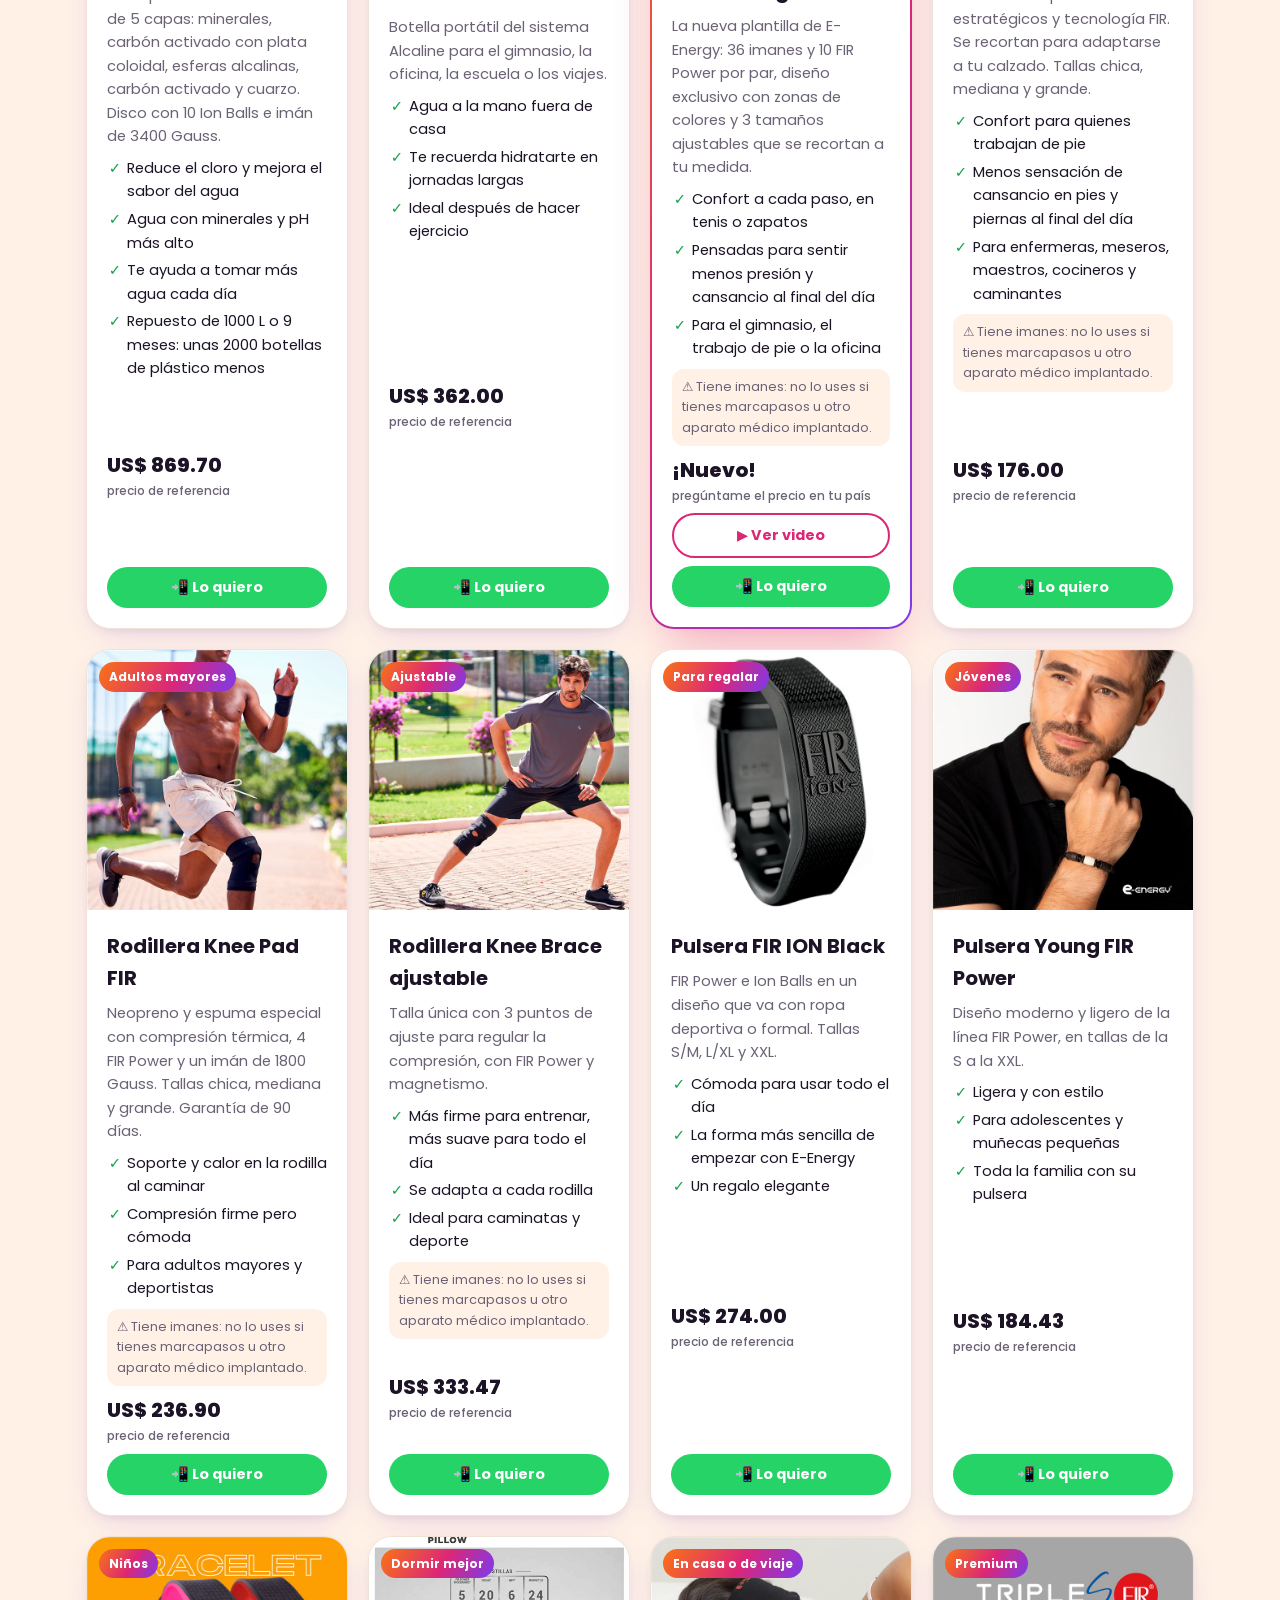
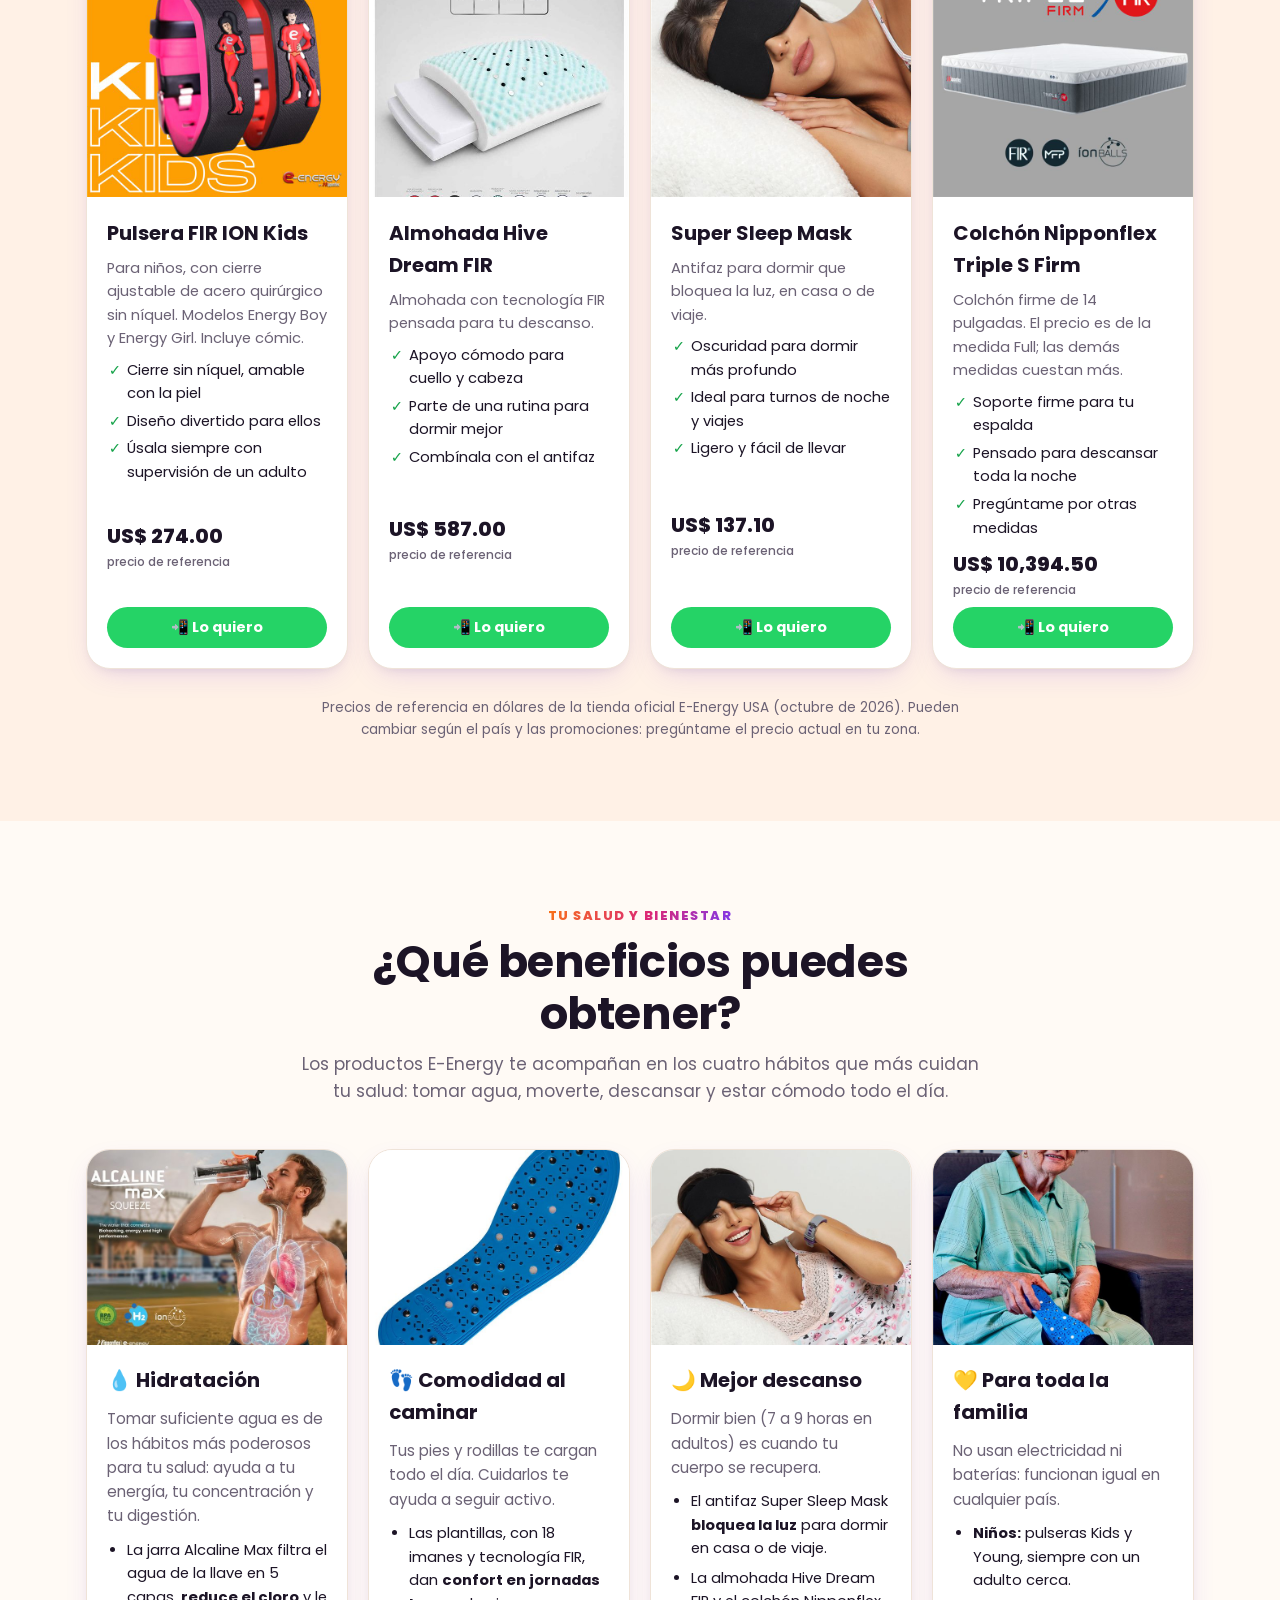
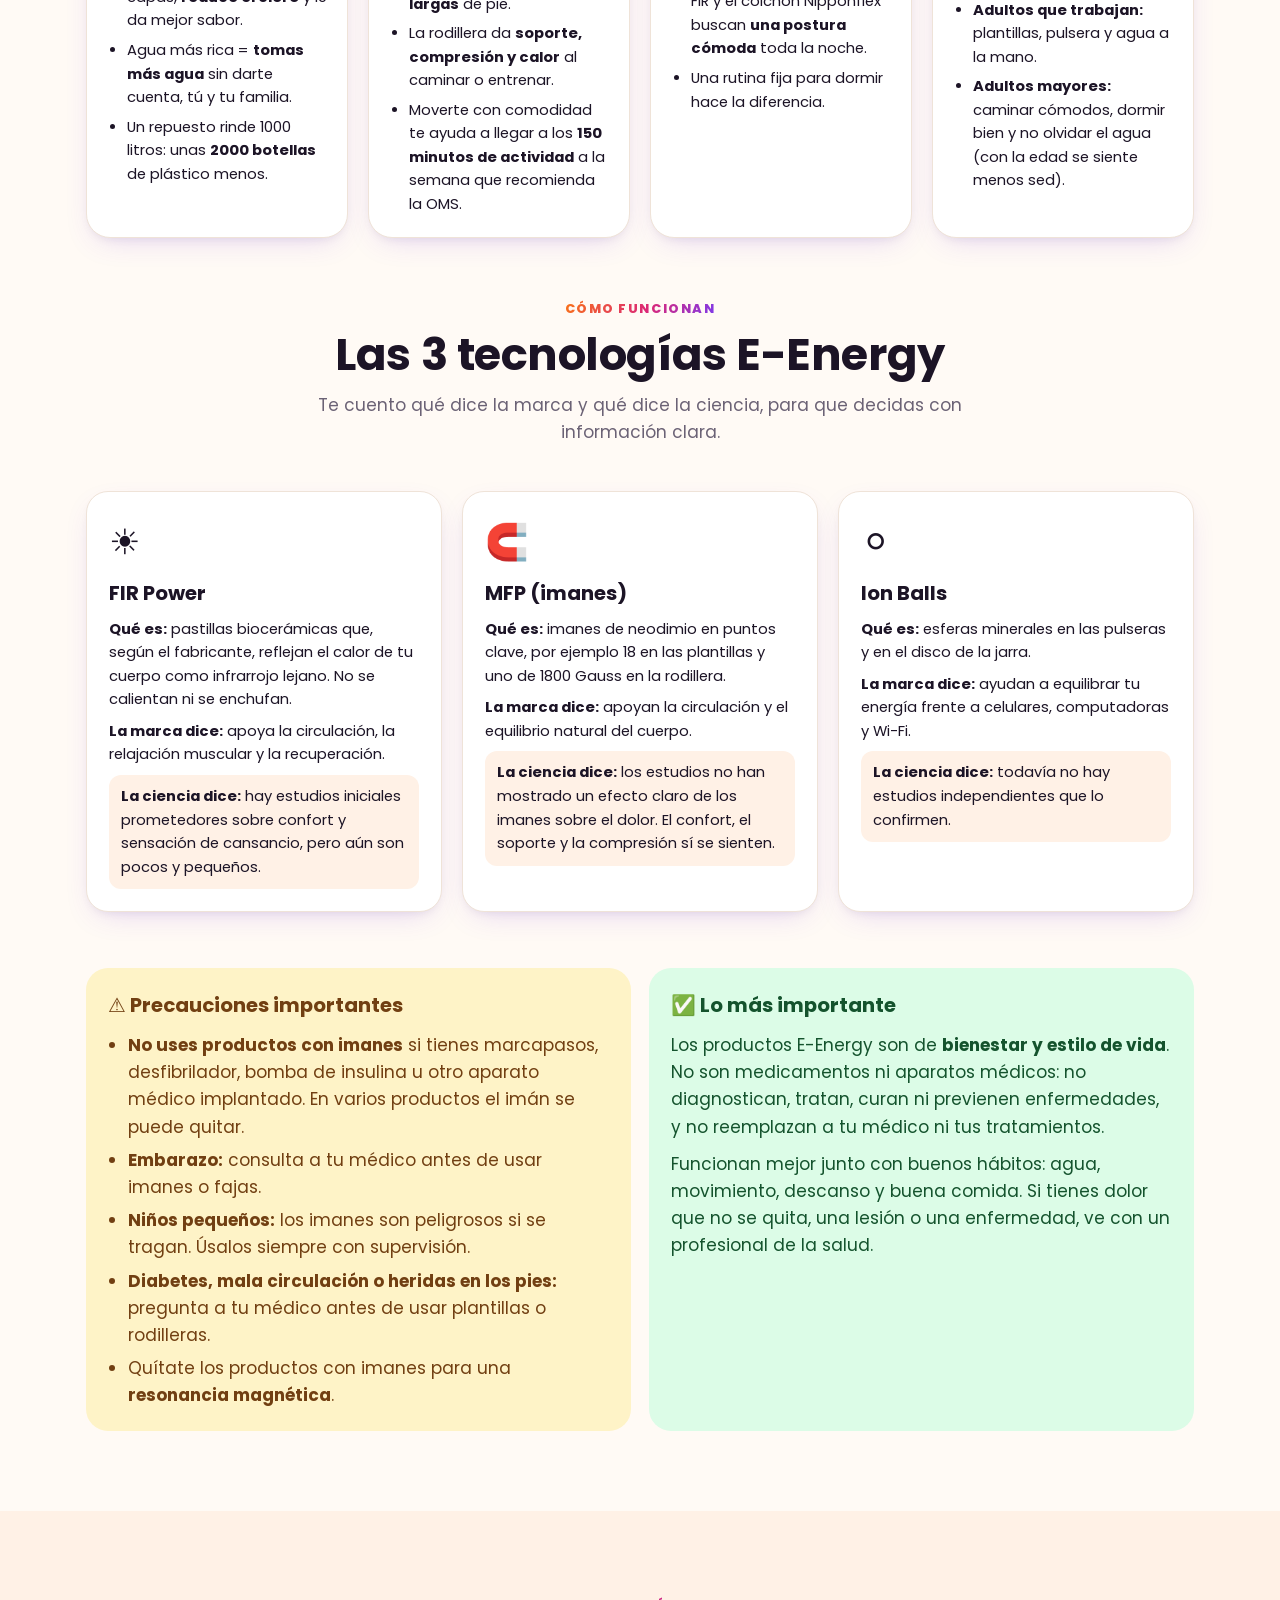
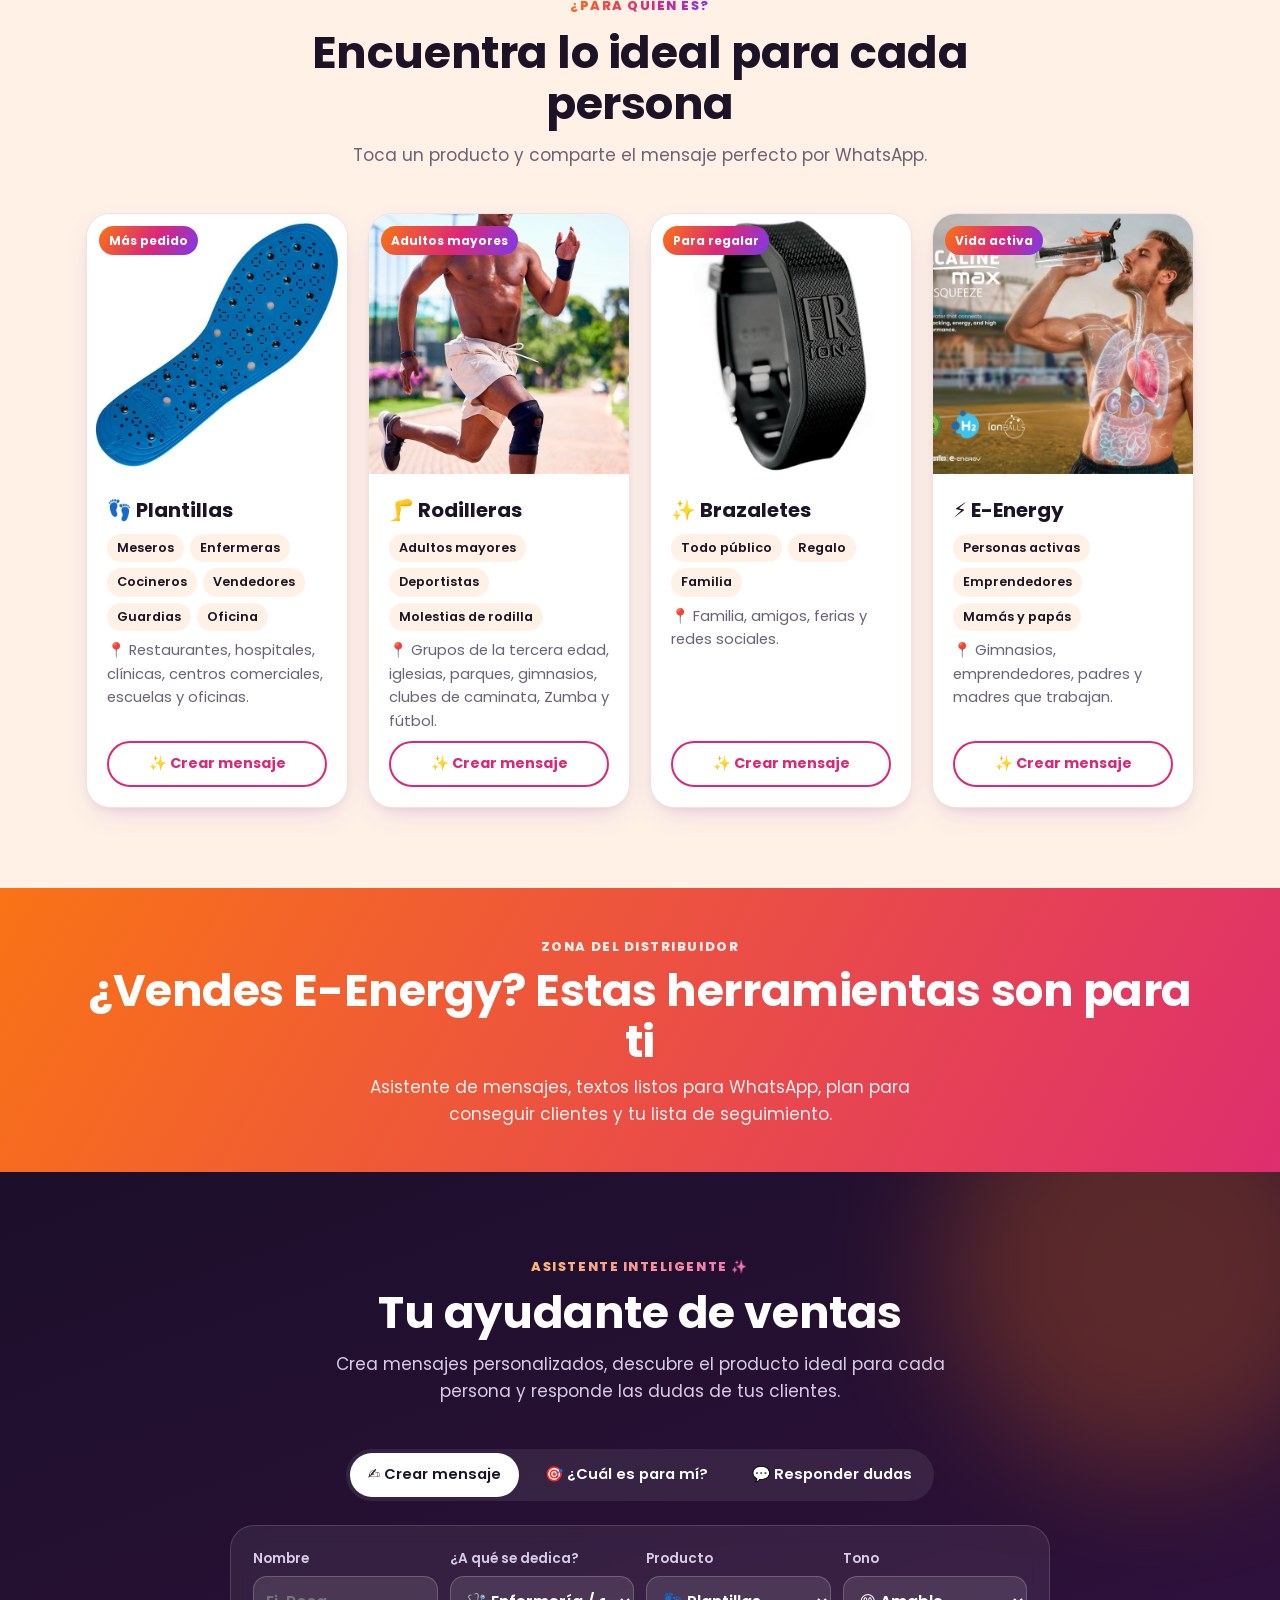
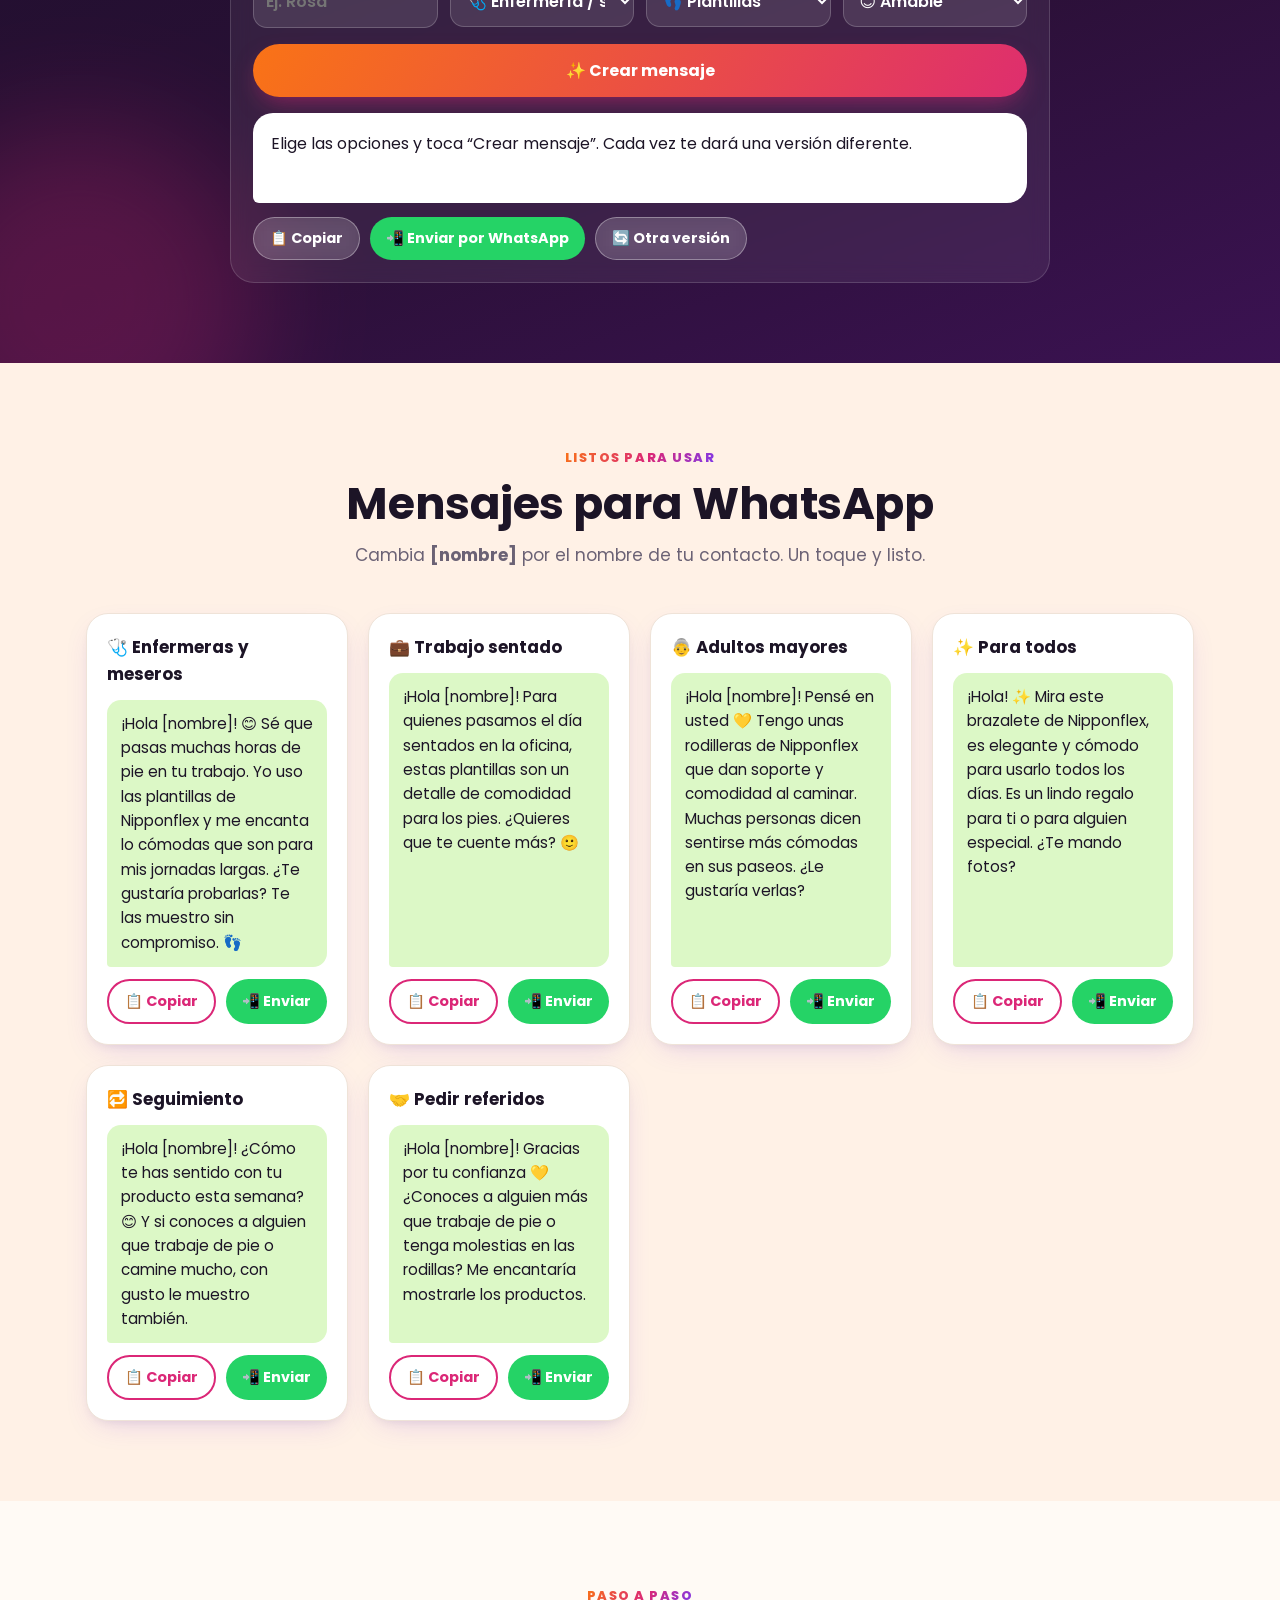
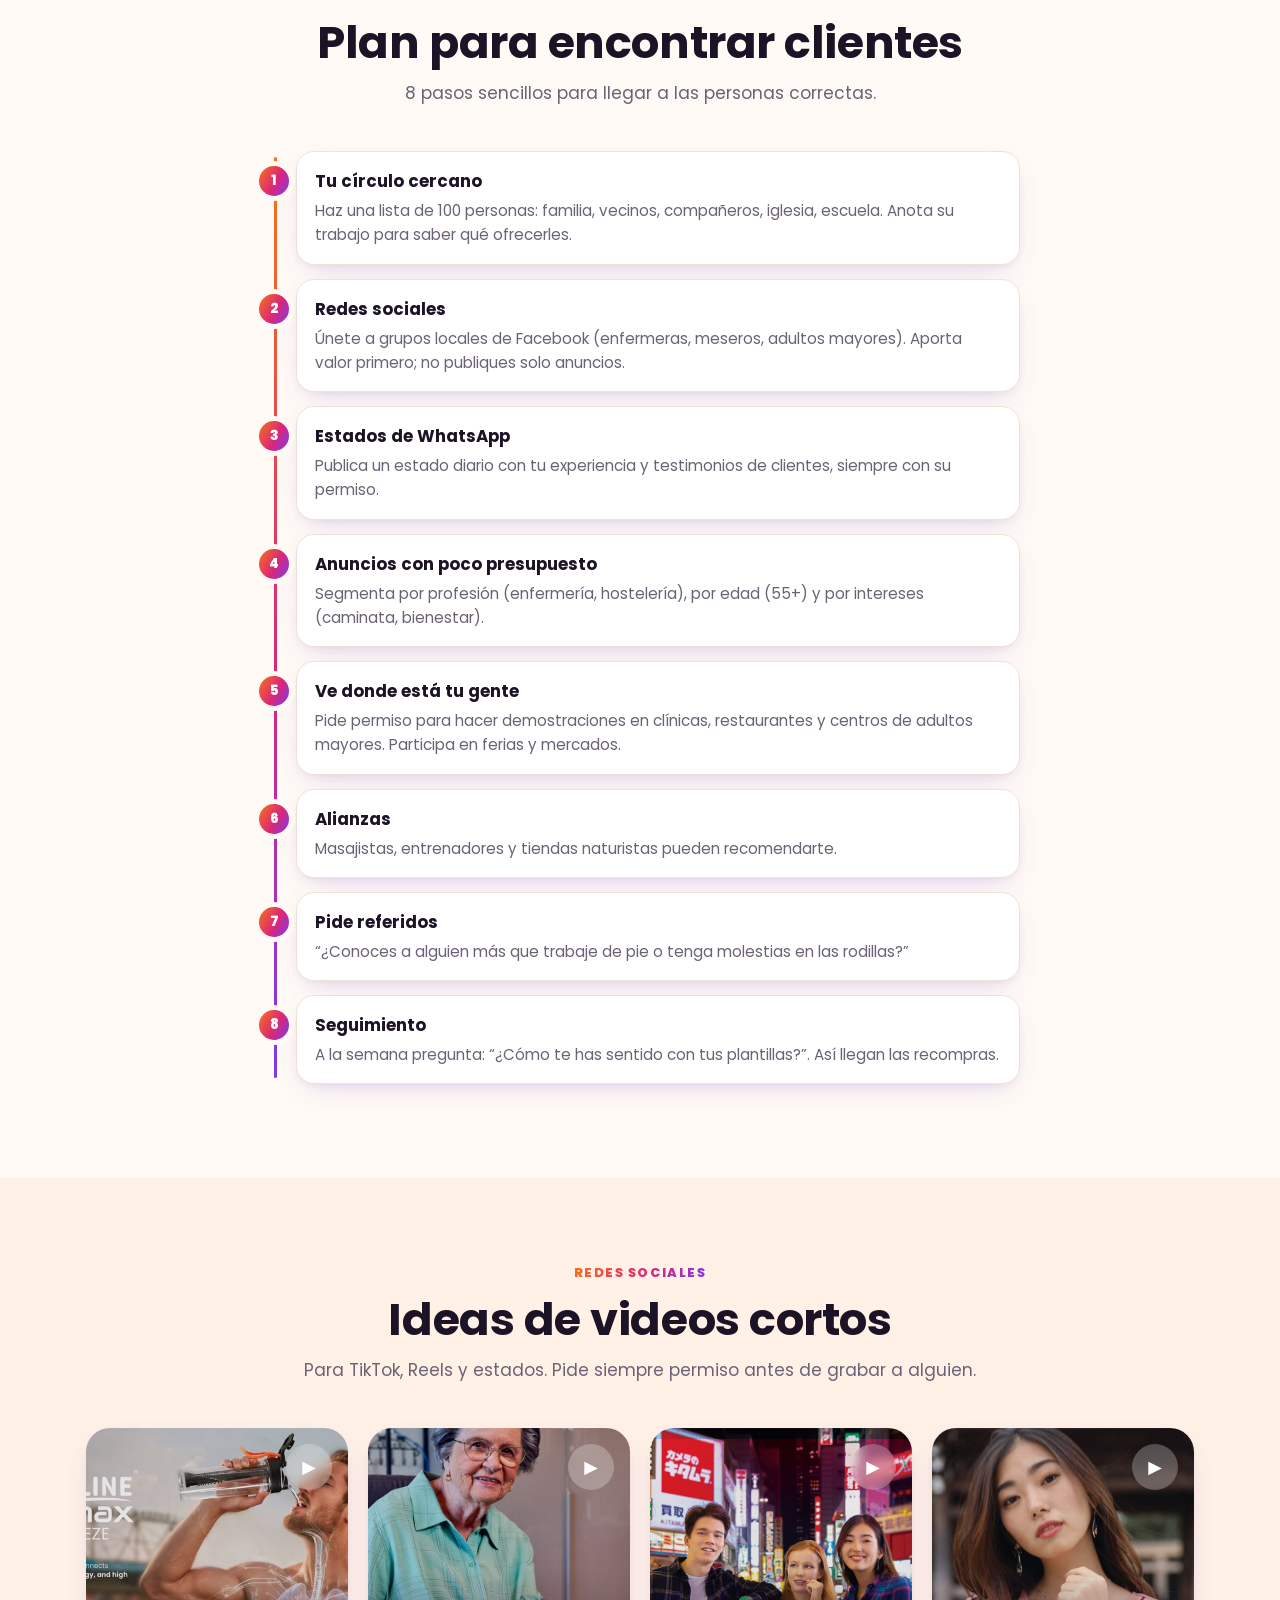
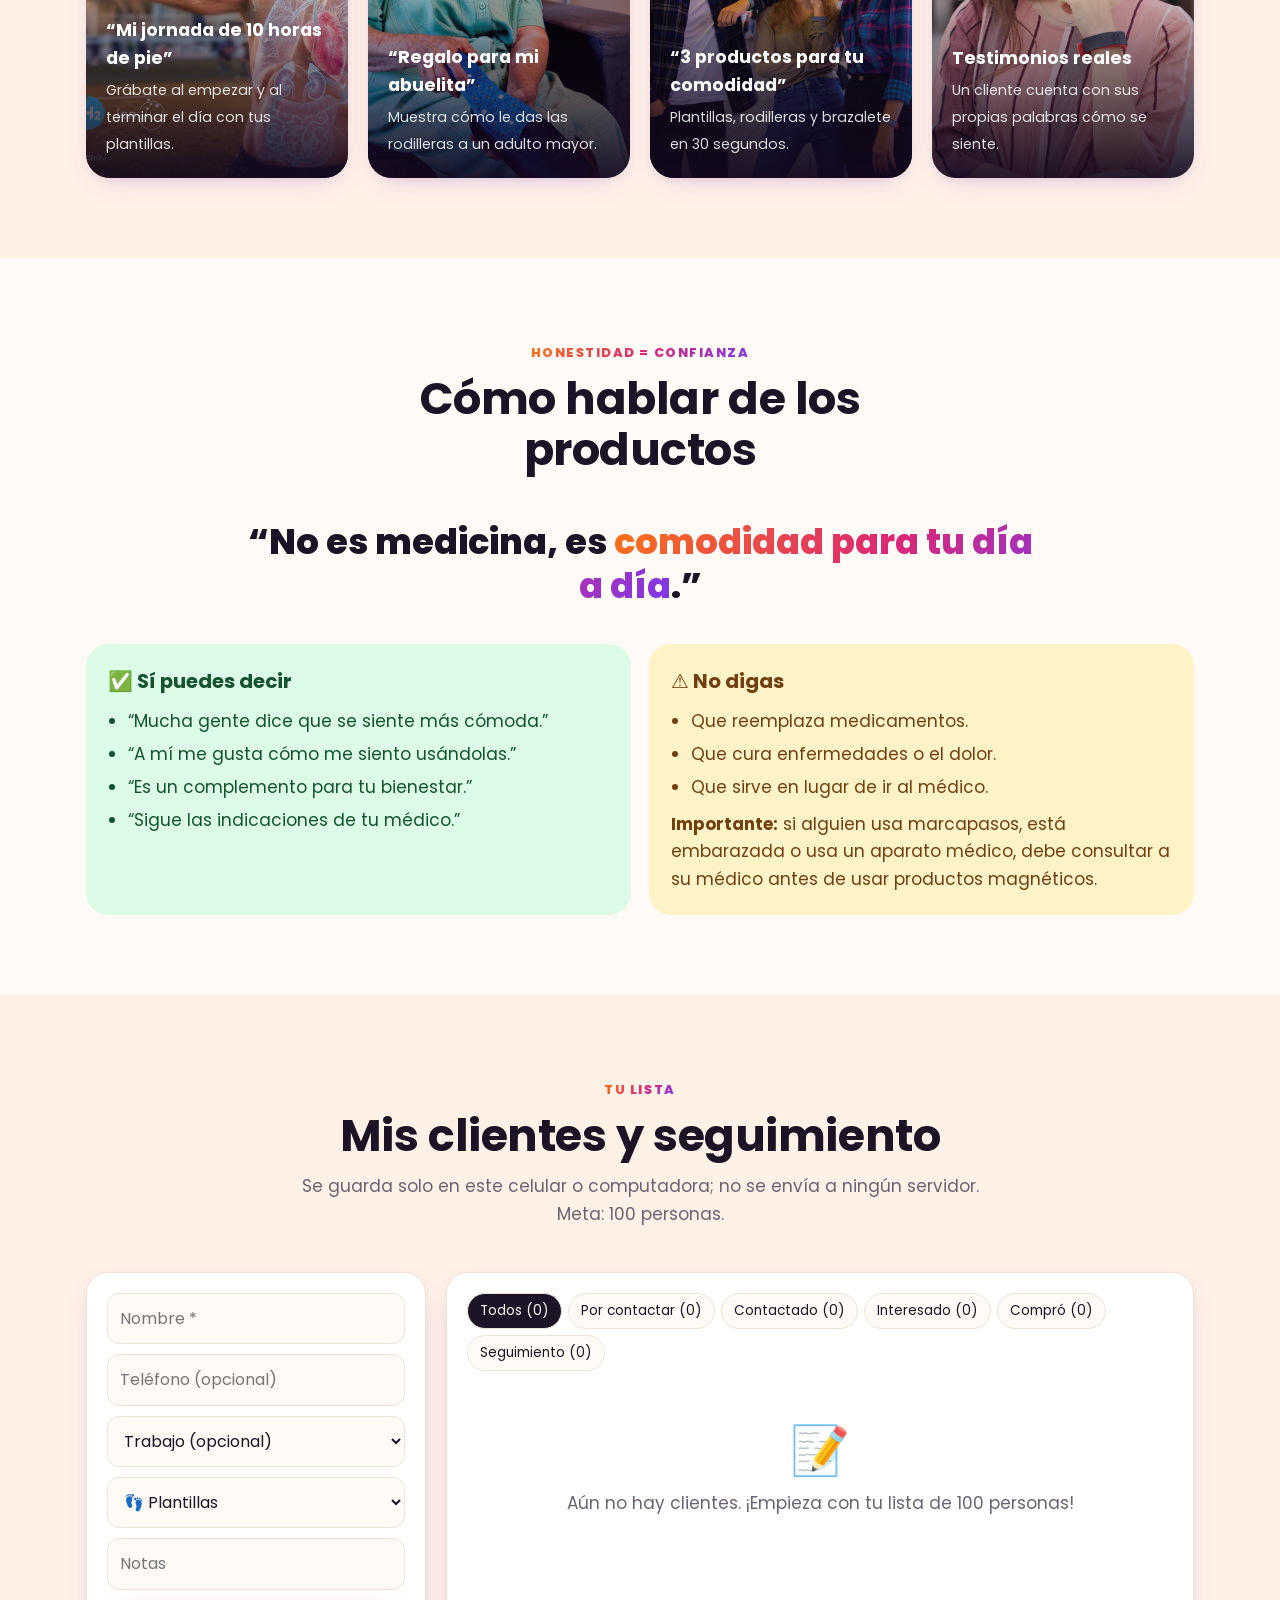
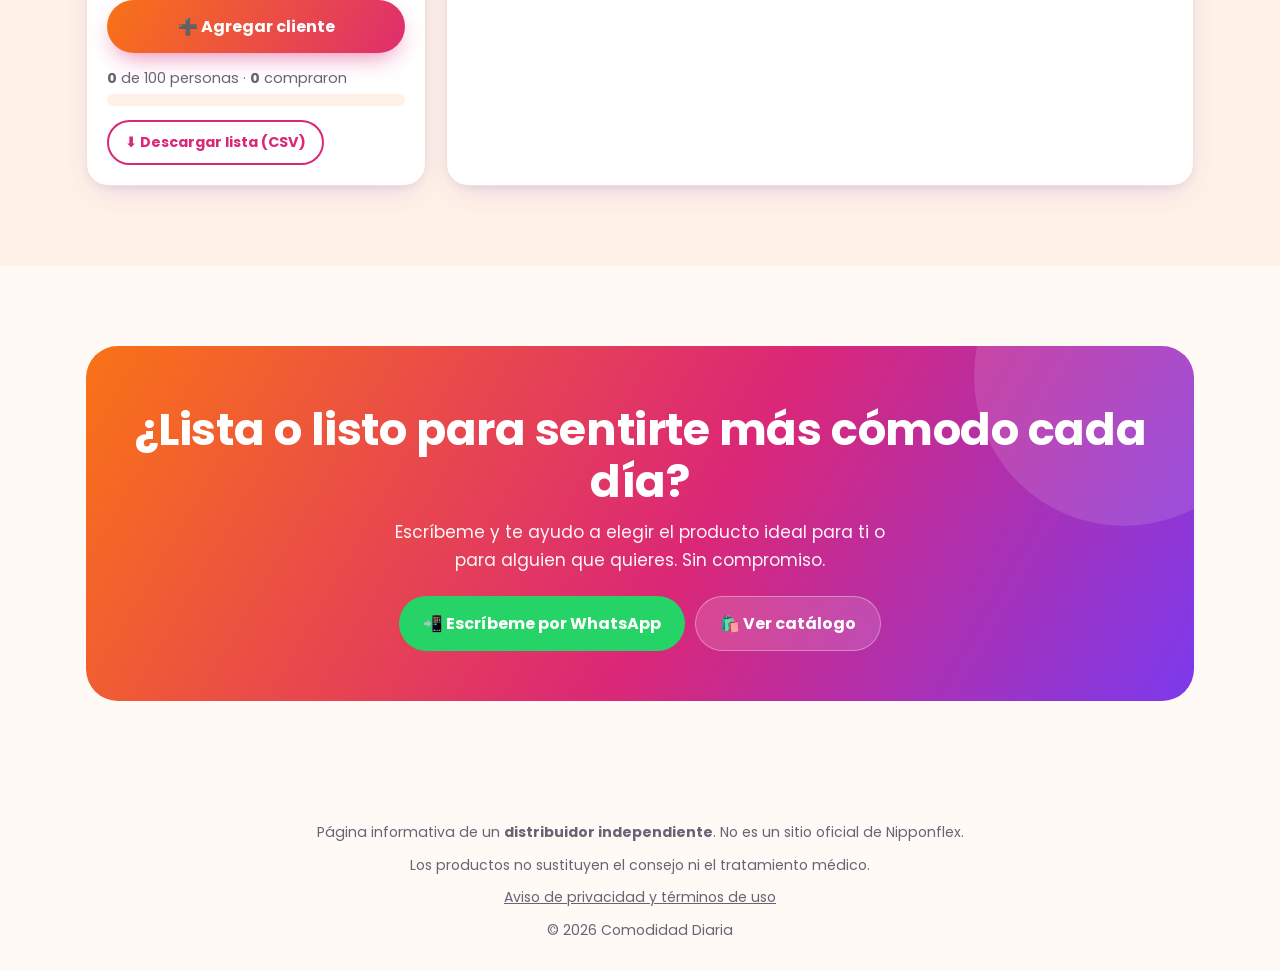
==== commit 99a08d87: "Video de Insole Biohacking en la portada e imágenes del video - El video nuevo (Insole Biohacking) v" ====
--- a/index.html
+++ b/index.html
@@ -27,21 +27,21 @@
 <meta property="og:locale" content="es_MX">
 <meta property="og:site_name" content="Comodidad Diaria">
 <meta property="og:url" content="https://comodidad-diaria-n3vw.onrender.com/">
-<meta property="og:title" content="Bienestar que te acompaña todo el día ✨">
+<meta property="og:title" content="Nuevas plantillas Insole Biohacking ✨ Pasos que elevan tu mejor versión">
 <meta property="og:description" content="Plantillas, rodilleras, pulseras, agua alcalina y descanso E-Energy. Mira el video y descubre cuál es para ti.">
 <meta property="og:image" content="https://comodidad-diaria-n3vw.onrender.com/img/og-image.jpg">
 <meta property="og:image:width" content="1200">
 <meta property="og:image:height" content="630">
 <meta property="og:image:alt" content="Señora sonriendo con una plantilla E-Energy en la mano">
 <meta name="twitter:card" content="summary_large_image">
-<meta name="twitter:title" content="Bienestar que te acompaña todo el día ✨">
+<meta name="twitter:title" content="Nuevas plantillas Insole Biohacking ✨ Pasos que elevan tu mejor versión">
 <meta name="twitter:description" content="Plantillas, rodilleras, pulseras, agua alcalina y descanso E-Energy. Mira el video y descubre cuál es para ti.">
 <meta name="twitter:image" content="https://comodidad-diaria-n3vw.onrender.com/img/og-image.jpg">
 
 <link rel="preconnect" href="https://fonts.googleapis.com">
 <link rel="preconnect" href="https://fonts.gstatic.com" crossorigin>
 <link href="https://fonts.googleapis.com/css2?family=Poppins:wght@400;500;600;700;800&display=swap" rel="stylesheet">
-<link rel="preload" as="image" href="/img/hero.jpg">
+<link rel="preload" as="image" href="/img/bio/poster.jpg">
 <link rel="stylesheet" href="/styles.css">
 
 <script type="application/ld+json">
@@ -56,7 +56,8 @@
   <div class="wrap">
     <a class="logo" href="#inicio"><img src="/favicon.svg" alt="" width="34" height="34">Comodidad Diaria</a>
     <nav class="menu" aria-label="Principal">
-      <a href="#video">Video ▶</a>
+      <a href="#inicio">Video ▶</a>
+      <a href="#biohacking">Nuevo ✨</a>
       <a href="#catalogo">Catálogo</a>
       <a href="#beneficios">Beneficios</a>
       <a href="#asistente">Asistente ✨</a>
@@ -66,73 +67,79 @@
 </header>
 
 <main id="main">
-<!-- HÉROE -->
+<!-- HÉROE CON VIDEO -->
 <section class="hero" id="inicio">
   <div class="blob b1"></div><div class="blob b2"></div><div class="blob b3"></div>
   <div class="wrap">
     <div>
-      <span class="pill rv"><span class="dot"></span> E-Energy by Nipponflex · Distribuidor independiente</span>
-      <h1 class="rv d1">Bienestar que te <span class="gt">acompaña todo el día</span></h1>
-      <p class="lead rv d2">Ideal para <span class="rot" id="rot">enfermeras</span><br>Plantillas, rodilleras, pulseras, agua alcalina y descanso con tecnología FIR. Sin baterías, sin enchufes: solo te los pones y sigues con tu día.</p>
+      <span class="pill rv"><span class="dot"></span> Nuevo · Plantillas Insole Biohacking</span>
+      <h1 class="rv d1">Pasos que elevan <span class="gt">tu mejor versión</span></h1>
+      <p class="lead rv d2">Las nuevas plantillas de E-Energy by Nipponflex: 36 imanes y 10 FIR Power por par en un diseño exclusivo. Confort a cada paso, en tenis o en zapatos.<br>Ideal para <span class="rot" id="rot">enfermeras</span></p>
       <div class="cta rv d3">
-        <a class="btn btn-main" href="#catalogo">🛍️ Ver catálogo</a>
-        <a class="btn btn-glass" href="#video"><span class="pbtn" aria-hidden="true">▶</span> Ver video</a>
+        <a class="btn btn-main" id="heroWa" target="_blank" rel="noopener">📲 Quiero las mías</a>
+        <a class="btn btn-glass" href="#catalogo">🛍️ Ver catálogo</a>
       </div>
       <div class="trust rv d3"><span>⚡ Sin baterías ni enchufes</span><span>🔬 Tecnología de inspiración japonesa</span><span>💬 Te atiendo por WhatsApp</span></div>
     </div>
-    <div class="hero-art rv d2">
-      <div class="photo"><img src="/img/hero.jpg" alt="Señora sonriendo mientras coloca una plantilla E-Energy en su zapato" width="820" height="820" fetchpriority="high"></div>
-      <div class="chip c1"><span>👣</span>Plantillas</div>
-      <div class="chip c2"><span>💧</span>Agua alcalina</div>
-      <div class="chip c3"><span>🌙</span>Descanso</div>
+    <div class="hero-art hero-video rv d2">
+      <div class="vframe">
+        <button class="yt" id="yt" data-id="SWZnrbkpDwc" aria-label="Reproducir video de las plantillas Insole Biohacking de E-Energy">
+          <img src="/img/bio/poster.jpg" alt="" width="960" height="540" fetchpriority="high">
+          <span class="yplay" aria-hidden="true"><svg viewBox="0 0 24 24" fill="currentColor"><path d="M8 5.5v13l11-6.5z"/></svg></span>
+          <span class="ylabel">▶ Mira el video · 1:30</span>
+        </button>
+      </div>
+      <div class="chip c1"><span>🧲</span>36 imanes</div>
+      <div class="chip c2"><span>☀️</span>10 FIR Power</div>
+      <div class="chip c3"><span>✂️</span>3 tamaños</div>
     </div>
   </div>
   <div class="scroll-hint" aria-hidden="true"></div>
 </section>
 
 <div class="marquee" aria-hidden="true"><div>
-  <span>👣 Plantillas</span><span>🦵 Rodilleras</span><span>✨ Pulseras</span><span>💧 Jarra Alcaline</span><span>🌙 Almohada FIR</span><span>🩺 Enfermeras</span><span>🍽️ Meseros</span><span>👵 Adultos mayores</span><span>🏃 Deportistas</span>
-  <span>👣 Plantillas</span><span>🦵 Rodilleras</span><span>✨ Pulseras</span><span>💧 Jarra Alcaline</span><span>🌙 Almohada FIR</span><span>🩺 Enfermeras</span><span>🍽️ Meseros</span><span>👵 Adultos mayores</span><span>🏃 Deportistas</span>
+  <span>🆕 Insole Biohacking</span><span>👣 Plantillas</span><span>🦵 Rodilleras</span><span>✨ Pulseras</span><span>💧 Jarra Alcaline</span><span>🌙 Almohada FIR</span><span>🩺 Enfermeras</span><span>🍽️ Meseros</span><span>👵 Adultos mayores</span><span>🏃 Deportistas</span>
+  <span>🆕 Insole Biohacking</span><span>👣 Plantillas</span><span>🦵 Rodilleras</span><span>✨ Pulseras</span><span>💧 Jarra Alcaline</span><span>🌙 Almohada FIR</span><span>🩺 Enfermeras</span><span>🍽️ Meseros</span><span>👵 Adultos mayores</span><span>🏃 Deportistas</span>
 </div></div>
 
 <!-- CIFRAS -->
 <div class="wrap">
   <div class="stats">
-    <div class="stat rv"><b data-count="11">0</b><small>productos E-Energy</small></div>
-    <div class="stat rv d1"><b data-count="18">0</b><small>imanes en cada plantilla</small></div>
-    <div class="stat rv d2"><b data-count="1000" data-suf=" L">0</b><small>de agua por repuesto</small></div>
+    <div class="stat rv"><b data-count="36">0</b><small>imanes por par</small></div>
+    <div class="stat rv d1"><b data-count="10">0</b><small>FIR Power por par</small></div>
+    <div class="stat rv d2"><b data-count="3">0</b><small>tamaños ajustables</small></div>
     <div class="stat rv d3"><b data-count="0">0</b><small>baterías o enchufes</small></div>
   </div>
 </div>
 
-<!-- VIDEO -->
-<section class="vsec" id="video">
+<!-- INSOLE BIOHACKING -->
+<section class="vsec" id="biohacking">
   <div class="blob b1 dim"></div><div class="blob b2 dim"></div>
   <div class="wrap rel">
     <div class="head rv">
-      <span class="kicker">Mira cómo funcionan</span>
-      <h2>Tus pies te cargan todo el día. Consiéntelos.</h2>
-      <p>Conoce las plantillas Insole de E-Energy en este video.</p>
-    </div>
-    <div class="vwrap">
-      <div class="vframe rv">
-        <button class="yt" id="yt" data-id="Xuh9L2YIT2s" aria-label="Reproducir video: beneficios de las plantillas Insole de E-Energy">
-          <img src="/img/video-plantillas.jpg" alt="" width="960" height="540" loading="lazy" decoding="async">
-          <span class="yplay" aria-hidden="true"><svg viewBox="0 0 24 24" fill="currentColor"><path d="M8 5.5v13l11-6.5z"/></svg></span>
-          <span class="ylabel">▶ Ver video</span>
-        </button>
-      </div>
-      <div class="vside rv d1">
-        <ul class="vlist">
-          <li><span>🧲</span><div><b>18 imanes + tecnología FIR</b><small>Ubicados en puntos estratégicos de la planta del pie.</small></div></li>
-          <li><span>✂️</span><div><b>Se adaptan a tu zapato</b><small>Se recortan siguiendo las guías. Tallas chica, mediana y grande.</small></div></li>
-          <li><span>👟</span><div><b>Confort en jornadas largas</b><small>Para quienes trabajan de pie, caminan mucho o entrenan.</small></div></li>
-        </ul>
+      <span class="kicker">Lo que viste en el video</span>
+      <h2>Insole Biohacking: tecnología que sientes a cada paso</h2>
+      <p>Así son las nuevas plantillas de E-Energy, explicadas punto por punto.</p>
+    </div>
+    <div class="bgrid">
+      <article class="bf rv"><img src="/img/bio/diseno.jpg" alt="Plantillas Insole Biohacking con zonas de colores" loading="lazy" decoding="async" width="630" height="352"><div><h3>🎨 Diseño exclusivo</h3><p>Zonas de colores y relieves que siguen la forma de la planta del pie.</p></div></article>
+      <article class="bf rv d1"><img src="/img/bio/imanes.jpg" alt="Ubicación de los 36 imanes en el par de plantillas" loading="lazy" decoding="async" width="630" height="352"><div><h3>🧲 36 imanes por par</h3><p>18 en cada plantilla, colocados en puntos estratégicos.</p></div></article>
+      <article class="bf rv d2"><img src="/img/bio/fir.jpg" alt="Ubicación de las 10 pastillas FIR Power en el par de plantillas" loading="lazy" decoding="async" width="630" height="352"><div><h3>☀️ 10 FIR Power por par</h3><p>Pastillas biocerámicas que, según la marca, reflejan el calor del cuerpo como infrarrojo lejano.</p></div></article>
+      <article class="bf rv"><img src="/img/bio/tallas.jpg" alt="Plantillas Insole Biohacking en tres tamaños" loading="lazy" decoding="async" width="630" height="352"><div><h3>✂️ 3 tamaños ajustables</h3><p>Se recortan para quedar a la medida exacta de tu zapato.</p></div></article>
+      <article class="bf rv d1"><img src="/img/bio/tecnologia.jpg" alt="Ilustración de la plantilla dentro de un tenis" loading="lazy" decoding="async" width="630" height="352"><div><h3>👟 En tenis o zapatos</h3><p>Para el gimnasio, el trabajo de pie o la oficina.</p></div></article>
+      <article class="bf rv d2"><img src="/img/bio/paso.jpg" alt="Persona caminando con zapatos formales" loading="lazy" decoding="async" width="630" height="352"><div><h3>🚶 Confort a cada paso</h3><p>Pensadas para sentir menos presión y cansancio al final del día.</p></div></article>
+    </div>
+
+    <div class="bsplit rv">
+      <img src="/img/bio/postura.jpg" alt="Mujer caminando al aire libre" loading="lazy" decoding="async" width="630" height="352">
+      <div>
+        <h3>Postura · Energía · Bienestar</h3>
+        <p>La marca diseñó las Insole Biohacking pensando en estas tres cosas. Muchas personas que pasan el día de pie o caminando nos cuentan que se sienten más cómodas con ellas.</p>
         <div class="row">
           <a class="btn btn-wa" id="vWa" target="_blank" rel="noopener">📲 Quiero mis plantillas</a>
-          <a class="btn btn-glass" href="#catalogo">Ver todo el catálogo</a>
+          <a class="btn btn-glass" href="#inicio">▶ Ver el video otra vez</a>
         </div>
-        <p class="vsrc">Video: canal NipponFlex Argentina y Latam Network en YouTube.</p>
+        <p class="vsrc">La experiencia de cada persona es distinta. No sustituyen plantillas ortopédicas indicadas por un especialista. Video e imágenes: E-Energy by Nipponflex, publicado en YouTube por Excell-Innovators.</p>
       </div>
     </div>
   </div>
@@ -408,7 +415,7 @@
 </footer>
 
 <nav class="bnav" aria-label="Navegación móvil">
-  <a href="#video" class="on"><span>▶️</span>Video</a>
+  <a href="#inicio" class="on"><span>▶️</span>Video</a>
   <a href="#catalogo"><span>🛍️</span>Catálogo</a>
   <a href="#beneficios"><span>💚</span>Beneficios</a>
   <a href="#asistente"><span>✨</span>Asistente</a>
--- a/styles.css
+++ b/styles.css
@@ -200,8 +200,6 @@
 .vsec{position:relative;background:linear-gradient(160deg,#1c0f2b,#2a1036 55%,#3b1252);color:#fff;overflow:hidden}
 .vsec .head p{color:#d8cbe6}
 .vsec .kicker{background:linear-gradient(90deg,#fdba74,#f472b6);-webkit-background-clip:text;background-clip:text}
-.vwrap{display:grid;gap:28px;align-items:center}
-@media (min-width:900px){.vwrap{grid-template-columns:1.5fr 1fr}}
 .vframe{position:relative;border-radius:26px;padding:3px;background:linear-gradient(120deg,#fdba74,#f472b6,#a78bfa,#fdba74);background-size:300% 300%;animation:shift 8s ease infinite;box-shadow:0 30px 70px -20px rgba(219,39,119,.55)}
 .vframe>*{display:block;width:100%;aspect-ratio:16/9;border:0;border-radius:23px;overflow:hidden;background:#000}
 .yt{position:relative;padding:0;cursor:pointer}
@@ -211,13 +209,32 @@
 .yplay svg{width:38px;height:38px;margin-left:5px}
 .ylabel{position:absolute;left:14px;bottom:14px;background:rgba(20,8,30,.75);backdrop-filter:blur(6px);color:#fff;font-weight:700;font-size:.85rem;padding:6px 12px;border-radius:99px}
 @keyframes pulse{0%{box-shadow:0 0 0 0 rgba(244,114,182,.6)}70%{box-shadow:0 0 0 22px rgba(244,114,182,0)}100%{box-shadow:0 0 0 0 rgba(244,114,182,0)}}
-.vlist{list-style:none;padding:0;display:grid;gap:14px}
-.vlist li{display:flex;gap:14px;align-items:flex-start;background:rgba(255,255,255,.07);border:1px solid rgba(255,255,255,.14);border-radius:18px;padding:14px}
-.vlist li>span{font-size:1.6rem;line-height:1}
-.vlist b{display:block}
-.vlist small{color:#d8cbe6;font-size:.88rem}
 .vsrc{margin-top:14px;font-size:.78rem;color:#b9a9cc}
 .pbtn{display:inline-grid;place-items:center;width:24px;height:24px;border-radius:50%;background:#fff;color:var(--p);font-size:.7rem}
+
+/* Video en el héroe */
+@media (min-width:900px){.hero .wrap:has(.hero-video){grid-template-columns:1fr 1.1fr}}
+.hero-video{max-width:640px}
+@media (max-width:899px){.hero-video{order:-1;margin-top:8px}.hero .wrap:has(.hero-video){gap:34px;padding-top:84px}}
+.hero-video .vframe{animation:shift 8s ease infinite,bob2 6s ease-in-out infinite}
+.hero-video .chip{z-index:2}
+.hero-video.playing .chip{display:none}
+.hero-video .c1{top:-14px;left:-4%}.hero-video .c2{top:38%;bottom:auto;right:-4%}.hero-video .c3{bottom:-18px;right:8%;left:auto}
+
+/* Insole Biohacking */
+.bgrid{display:grid;gap:18px;grid-template-columns:repeat(auto-fit,minmax(min(100%,280px),1fr))}
+.bf{background:rgba(255,255,255,.07);border:1px solid rgba(255,255,255,.14);border-radius:22px;overflow:hidden;transition:transform .35s cubic-bezier(.2,.8,.2,1),border-color .35s}
+.bf:hover{transform:translateY(-6px);border-color:rgba(244,114,182,.6)}
+.bf img{width:100%;height:auto;aspect-ratio:16/9;object-fit:cover;transition:transform .6s}
+.bf:hover img{transform:scale(1.05)}
+.bf>div{padding:16px 18px 18px}
+.bf h3{font-size:1.1rem;margin-bottom:4px}
+.bf p{color:#d8cbe6;font-size:.92rem}
+.bsplit{display:grid;gap:24px;align-items:center;margin-top:40px;background:rgba(255,255,255,.06);border:1px solid rgba(255,255,255,.14);border-radius:26px;padding:18px}
+@media (min-width:900px){.bsplit{grid-template-columns:1fr 1fr;padding:22px}}
+.bsplit img{width:100%;height:auto;aspect-ratio:16/9;object-fit:cover;border-radius:18px}
+.bsplit h3{font-size:clamp(1.4rem,4vw,1.9rem);background:linear-gradient(90deg,#fdba74,#f472b6,#c4b5fd);-webkit-background-clip:text;background-clip:text;color:transparent;margin-bottom:8px}
+.bsplit p{color:#d8cbe6}
 
 /* Banda zona del distribuidor */
 .band{background:var(--grad);background-size:200% 200%;animation:shift 10s ease infinite;color:#fff;text-align:center;padding:44px 0}
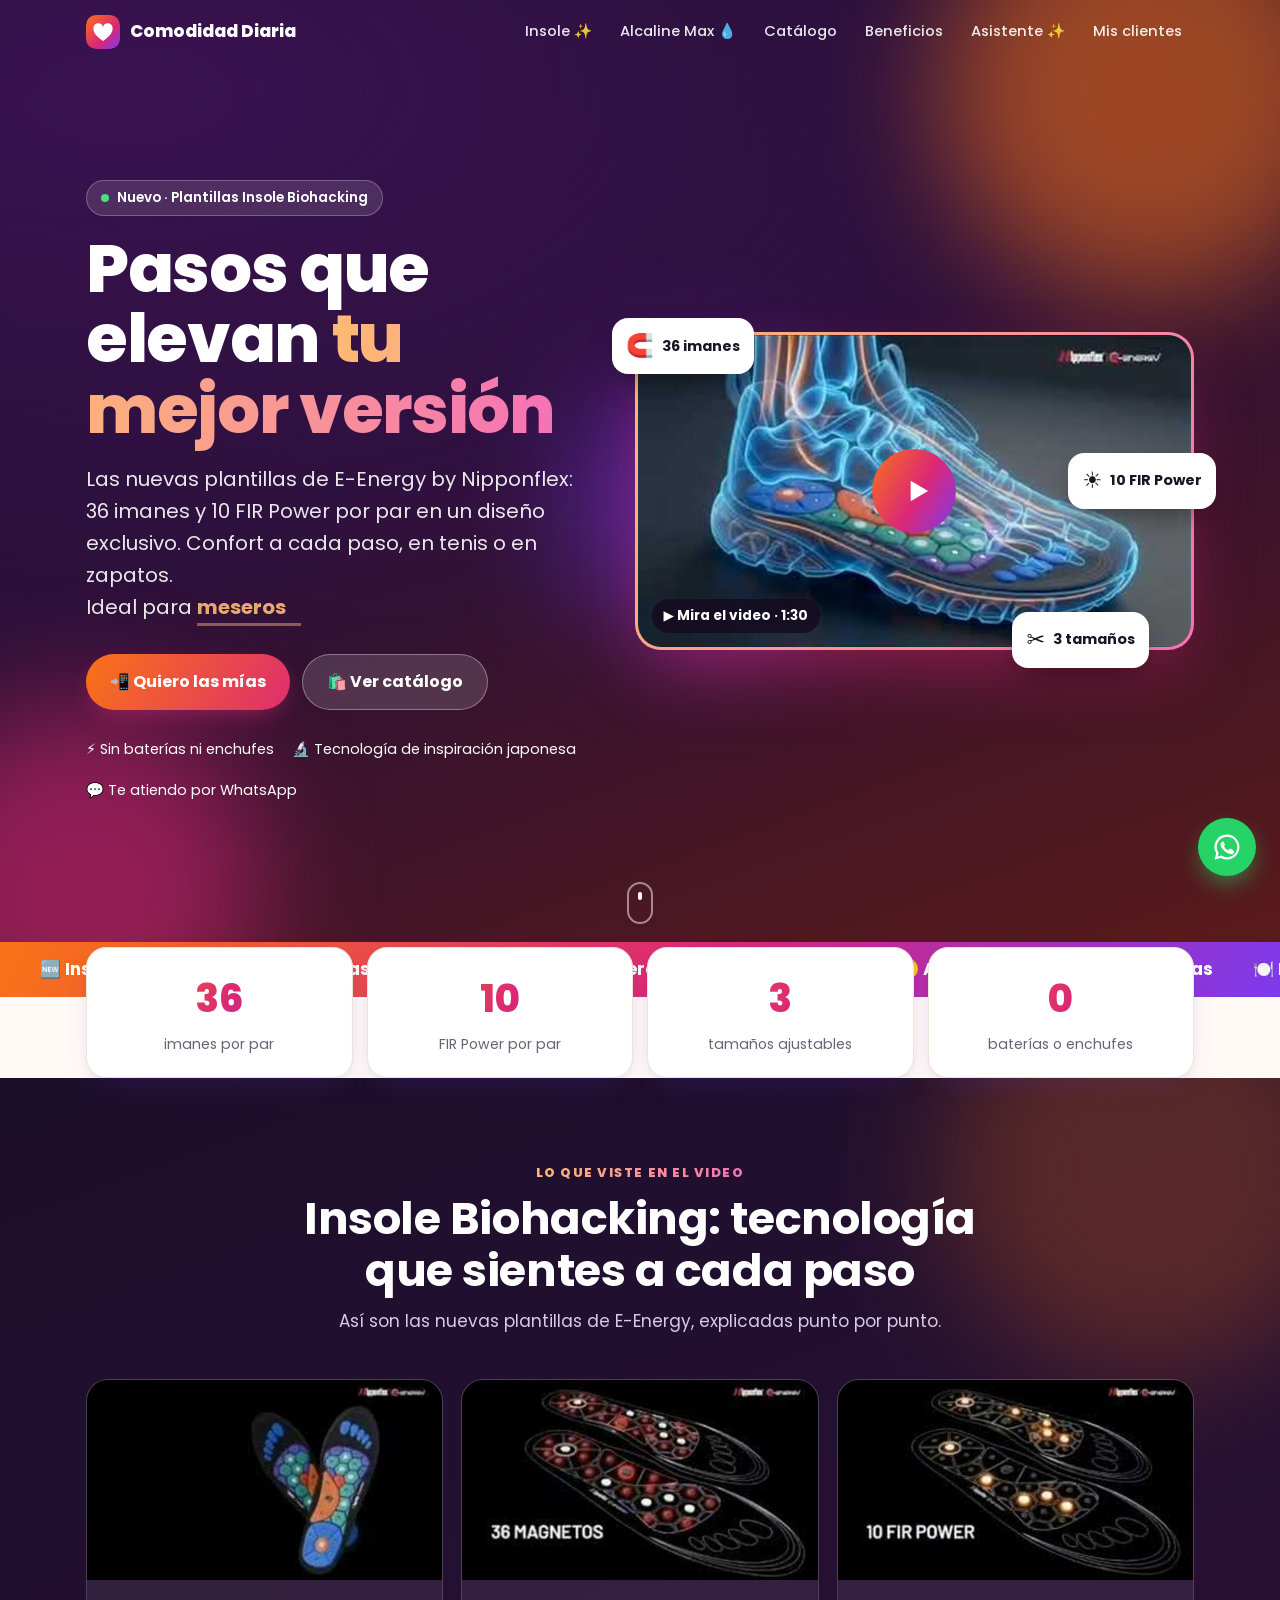
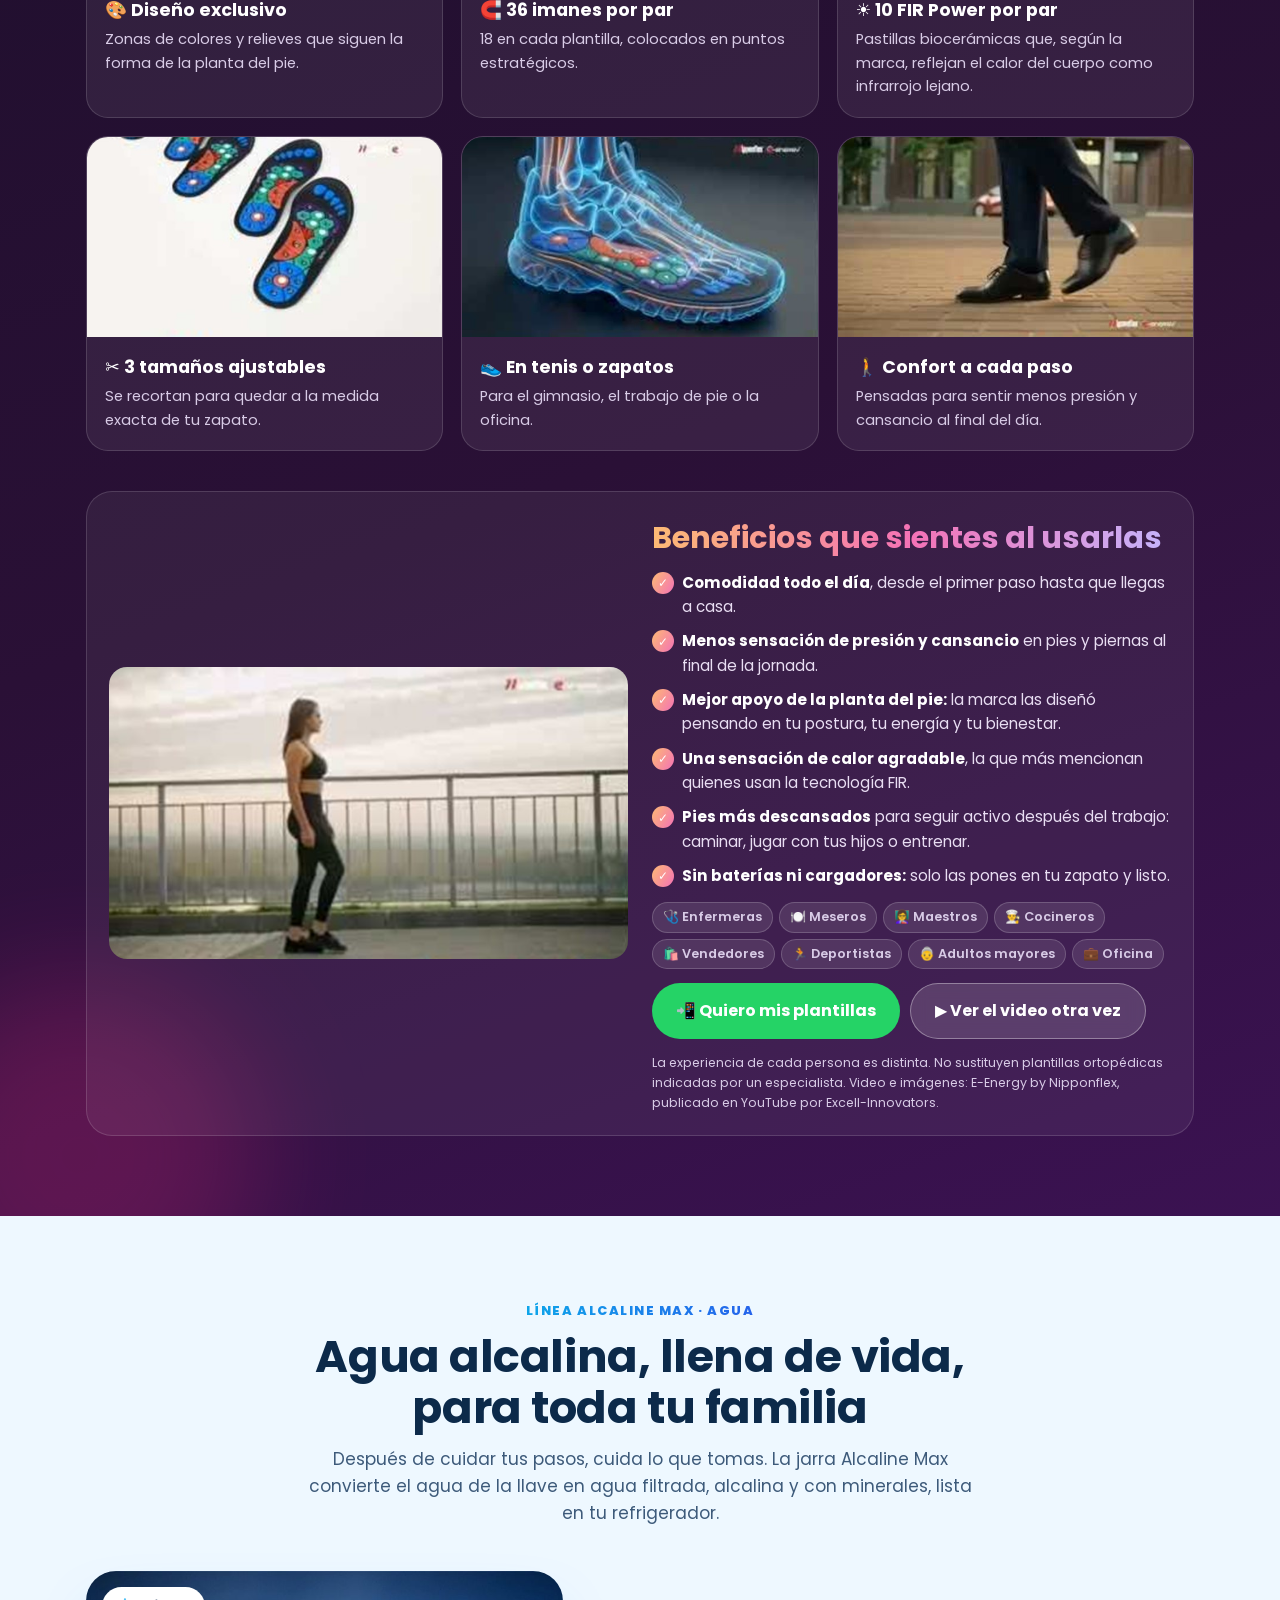
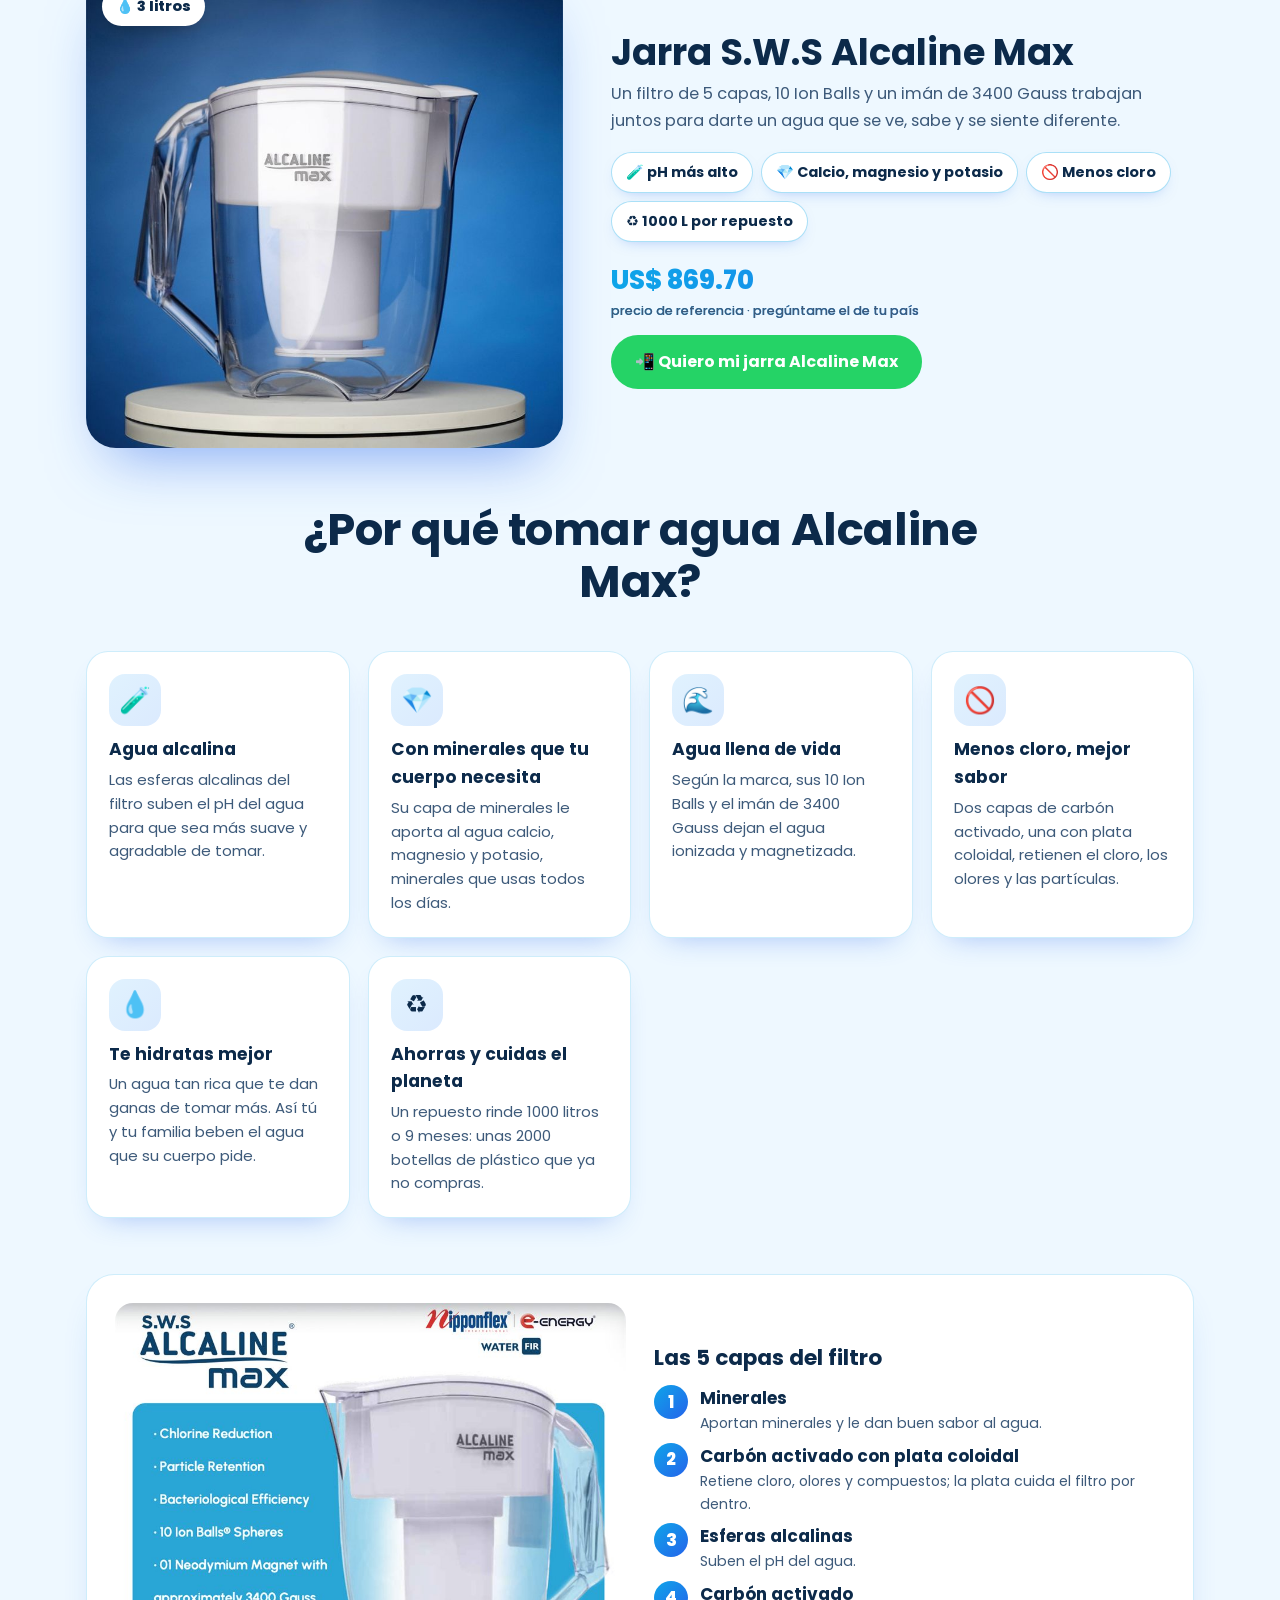
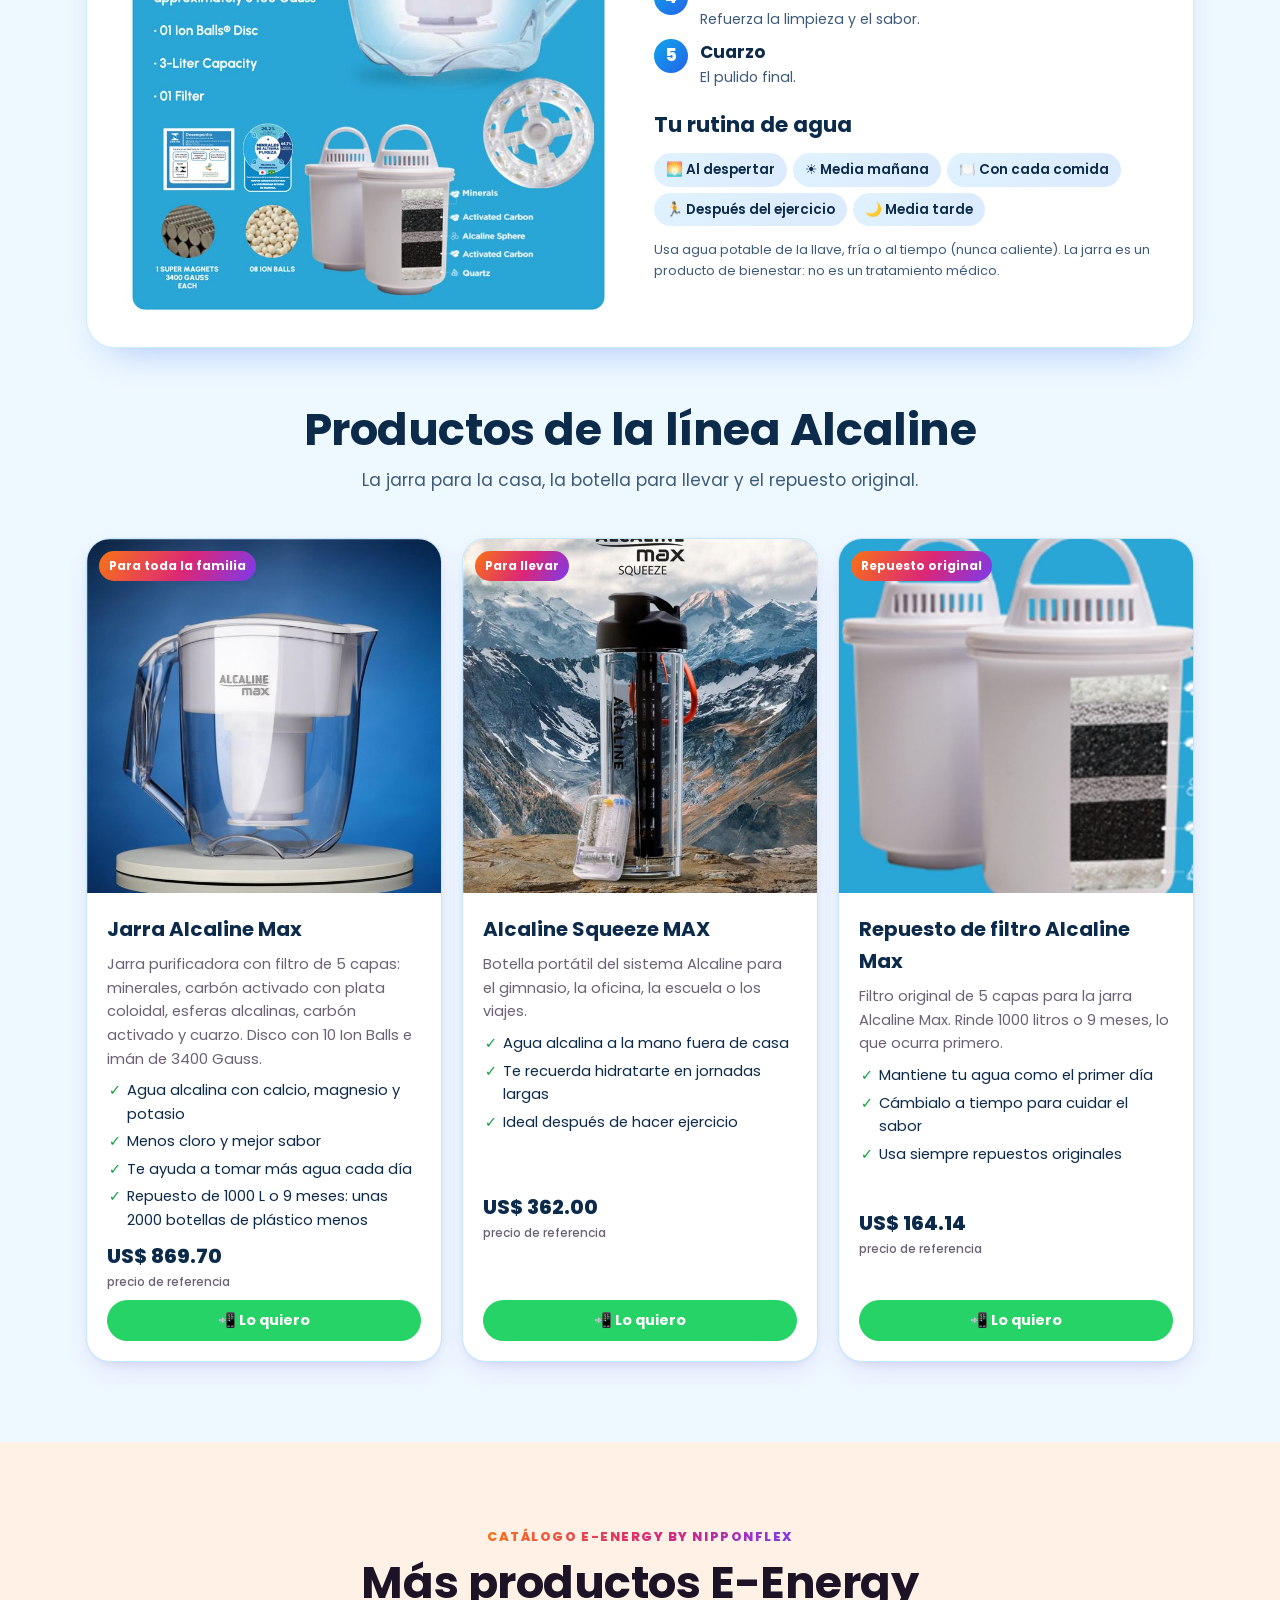
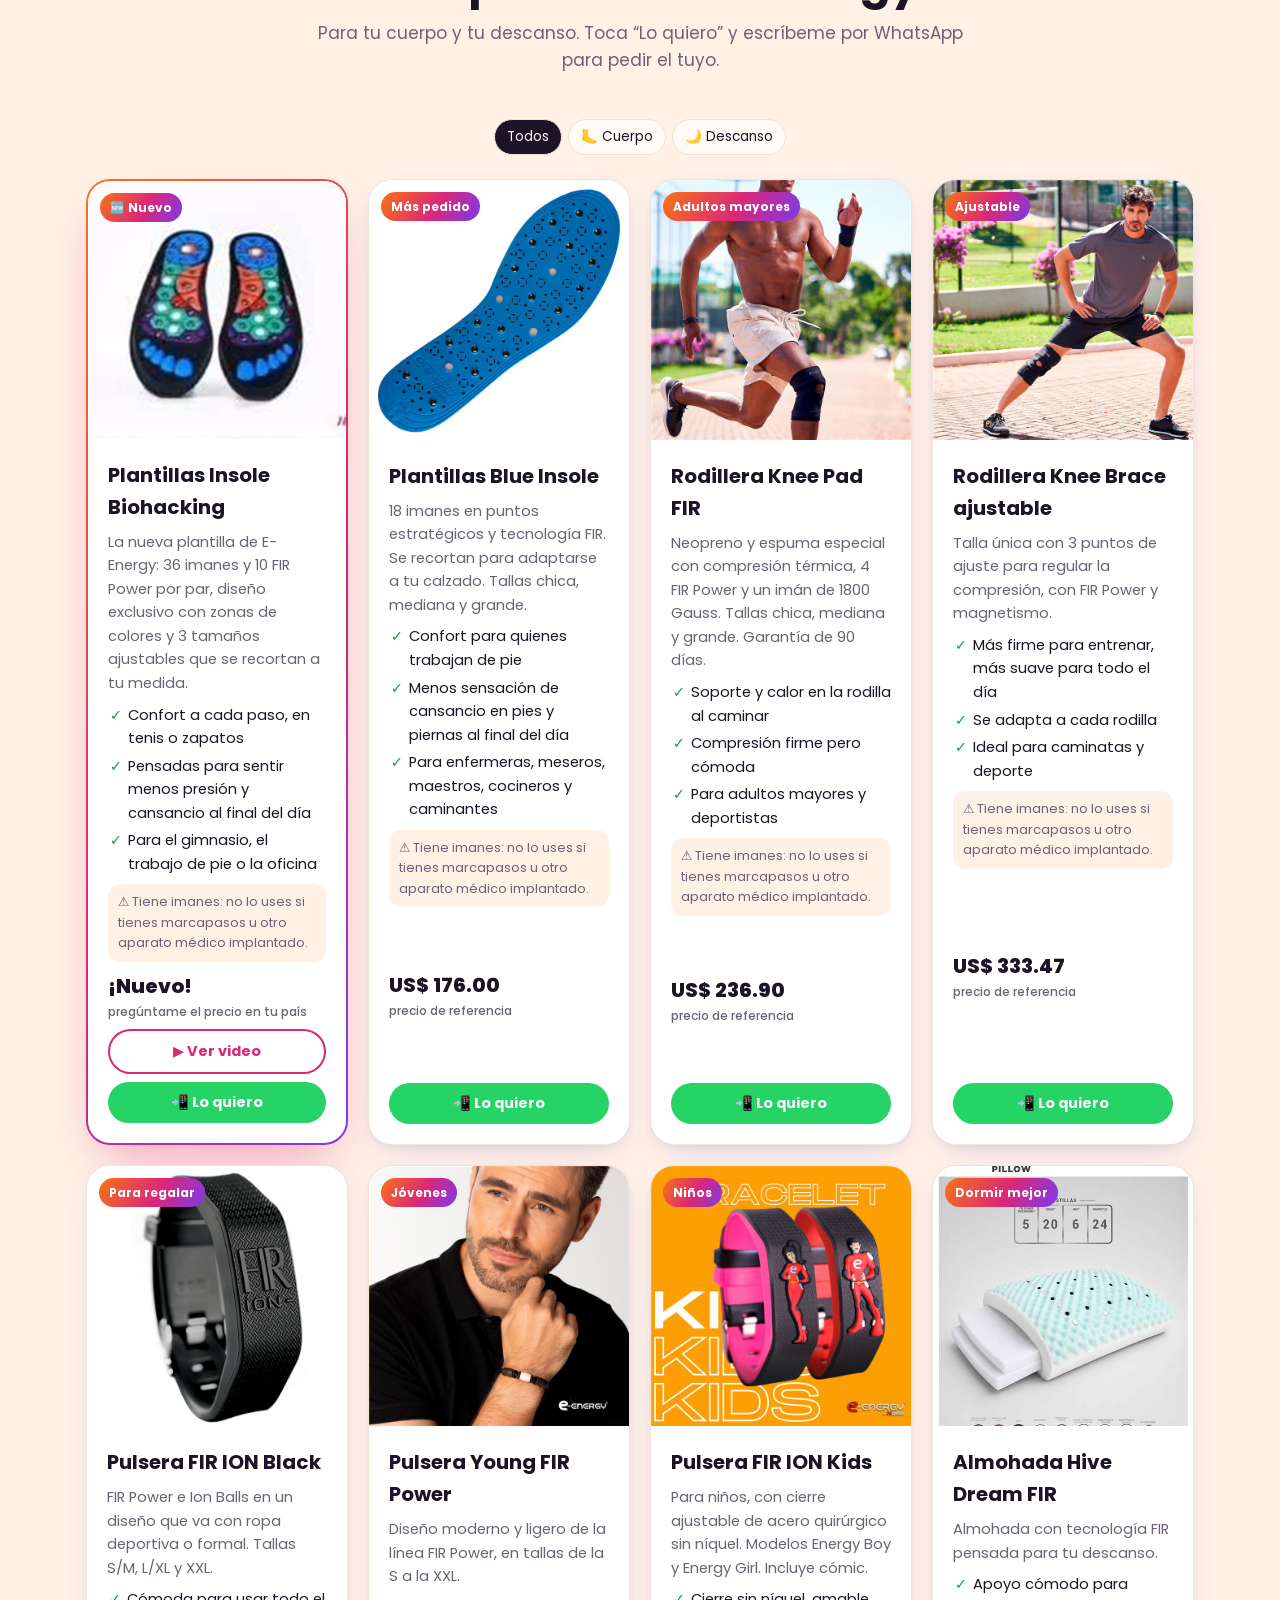
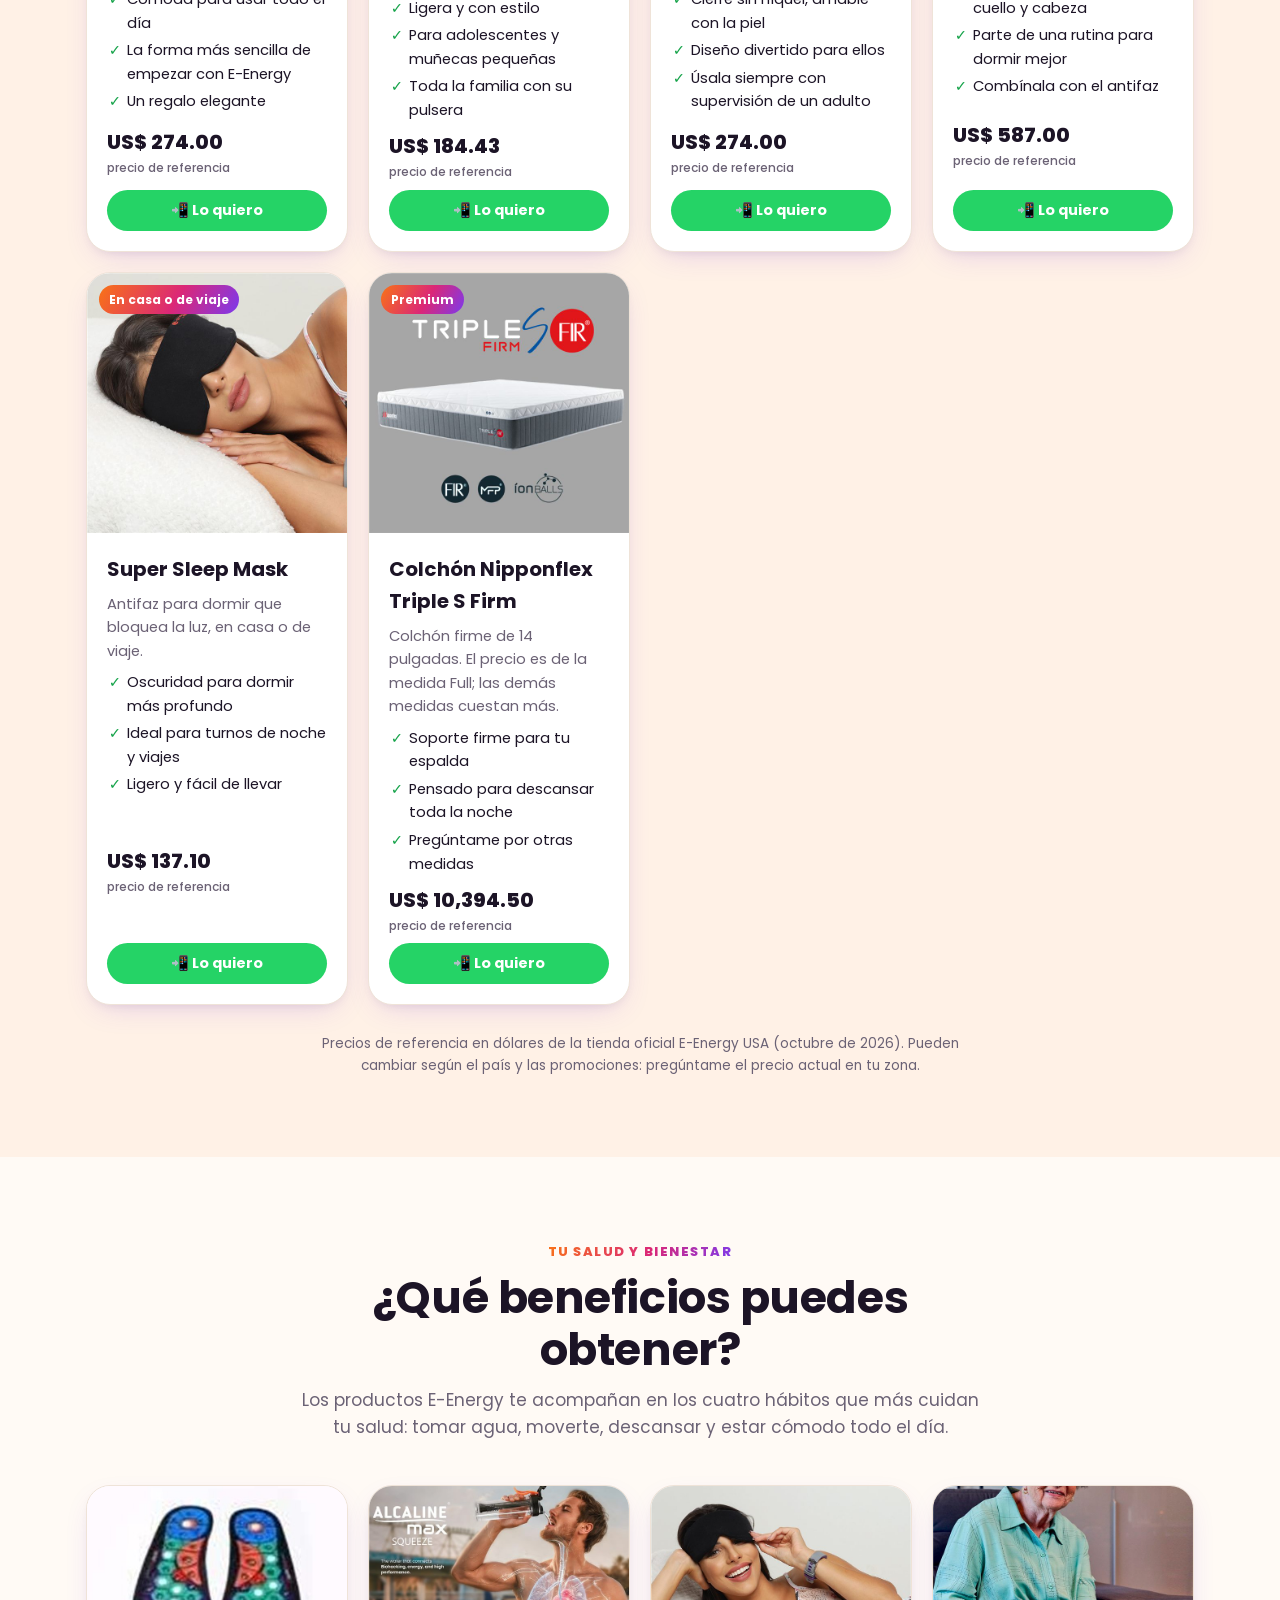
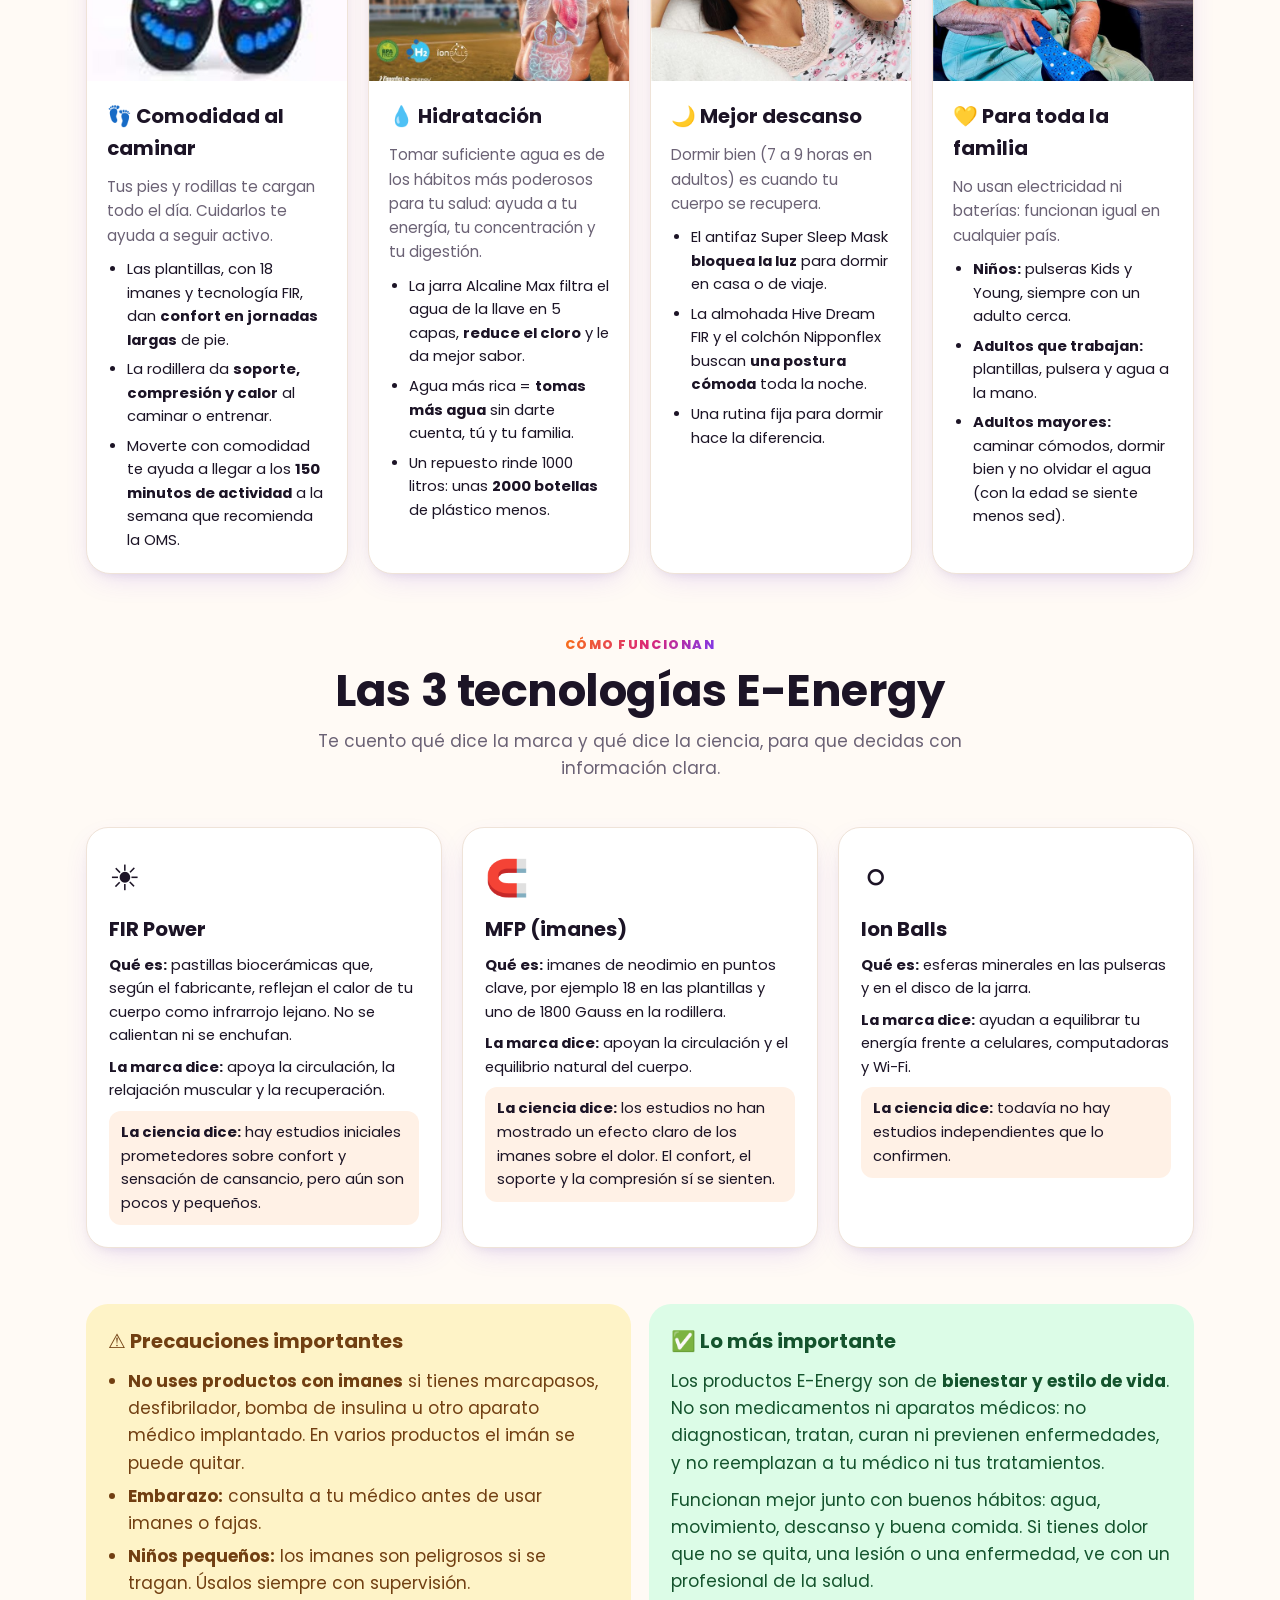
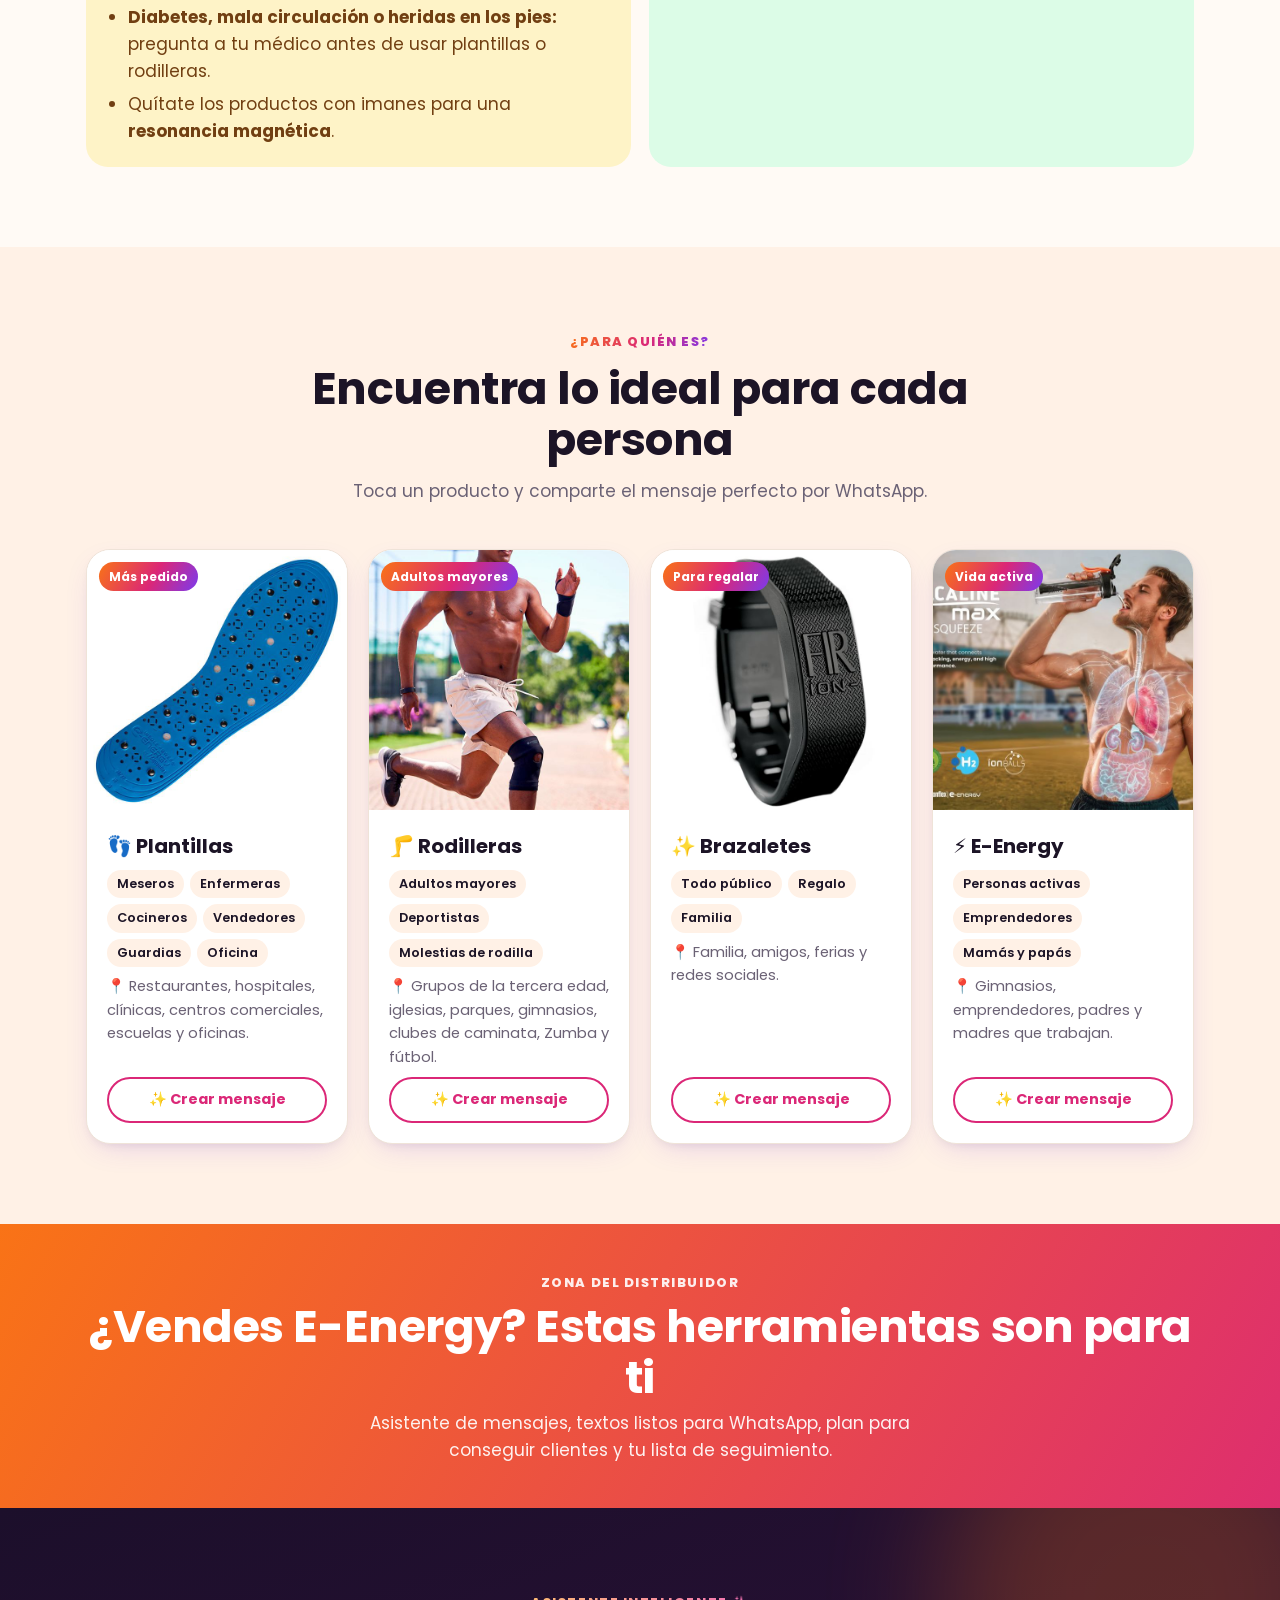
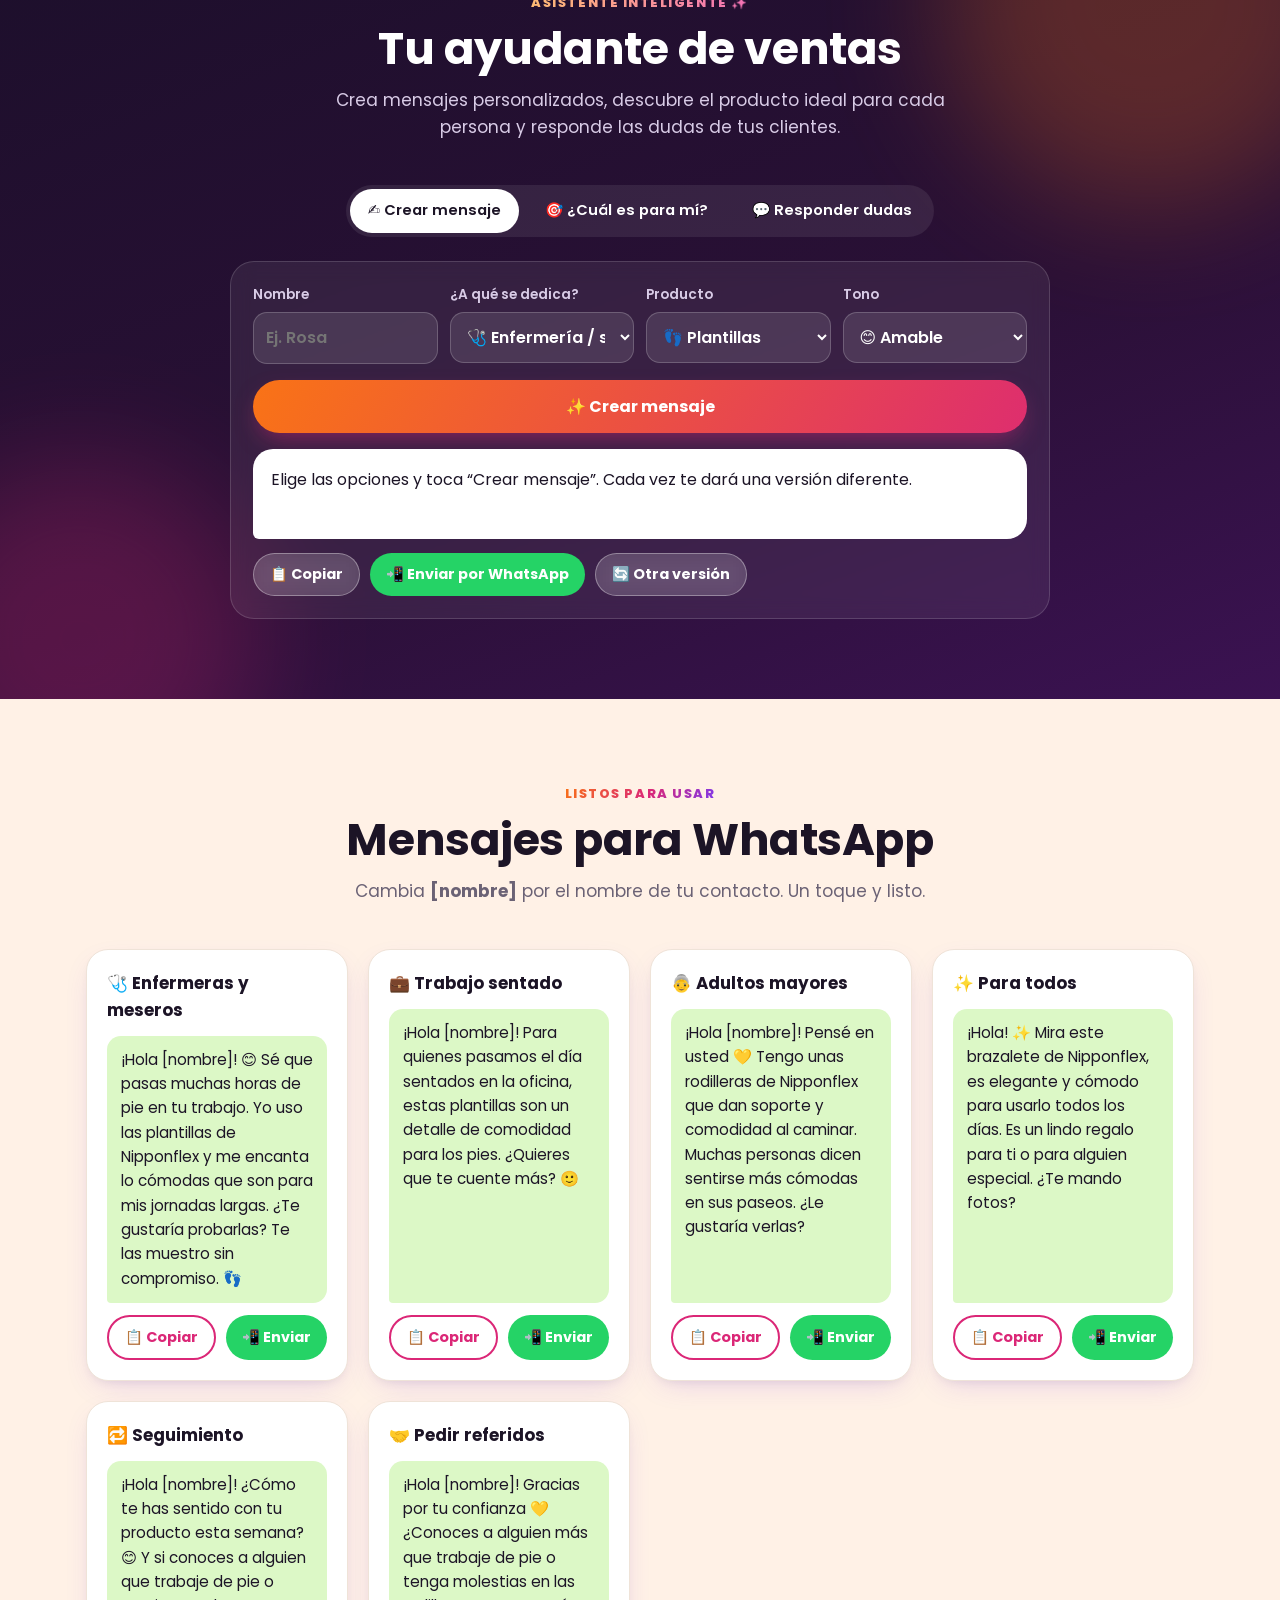
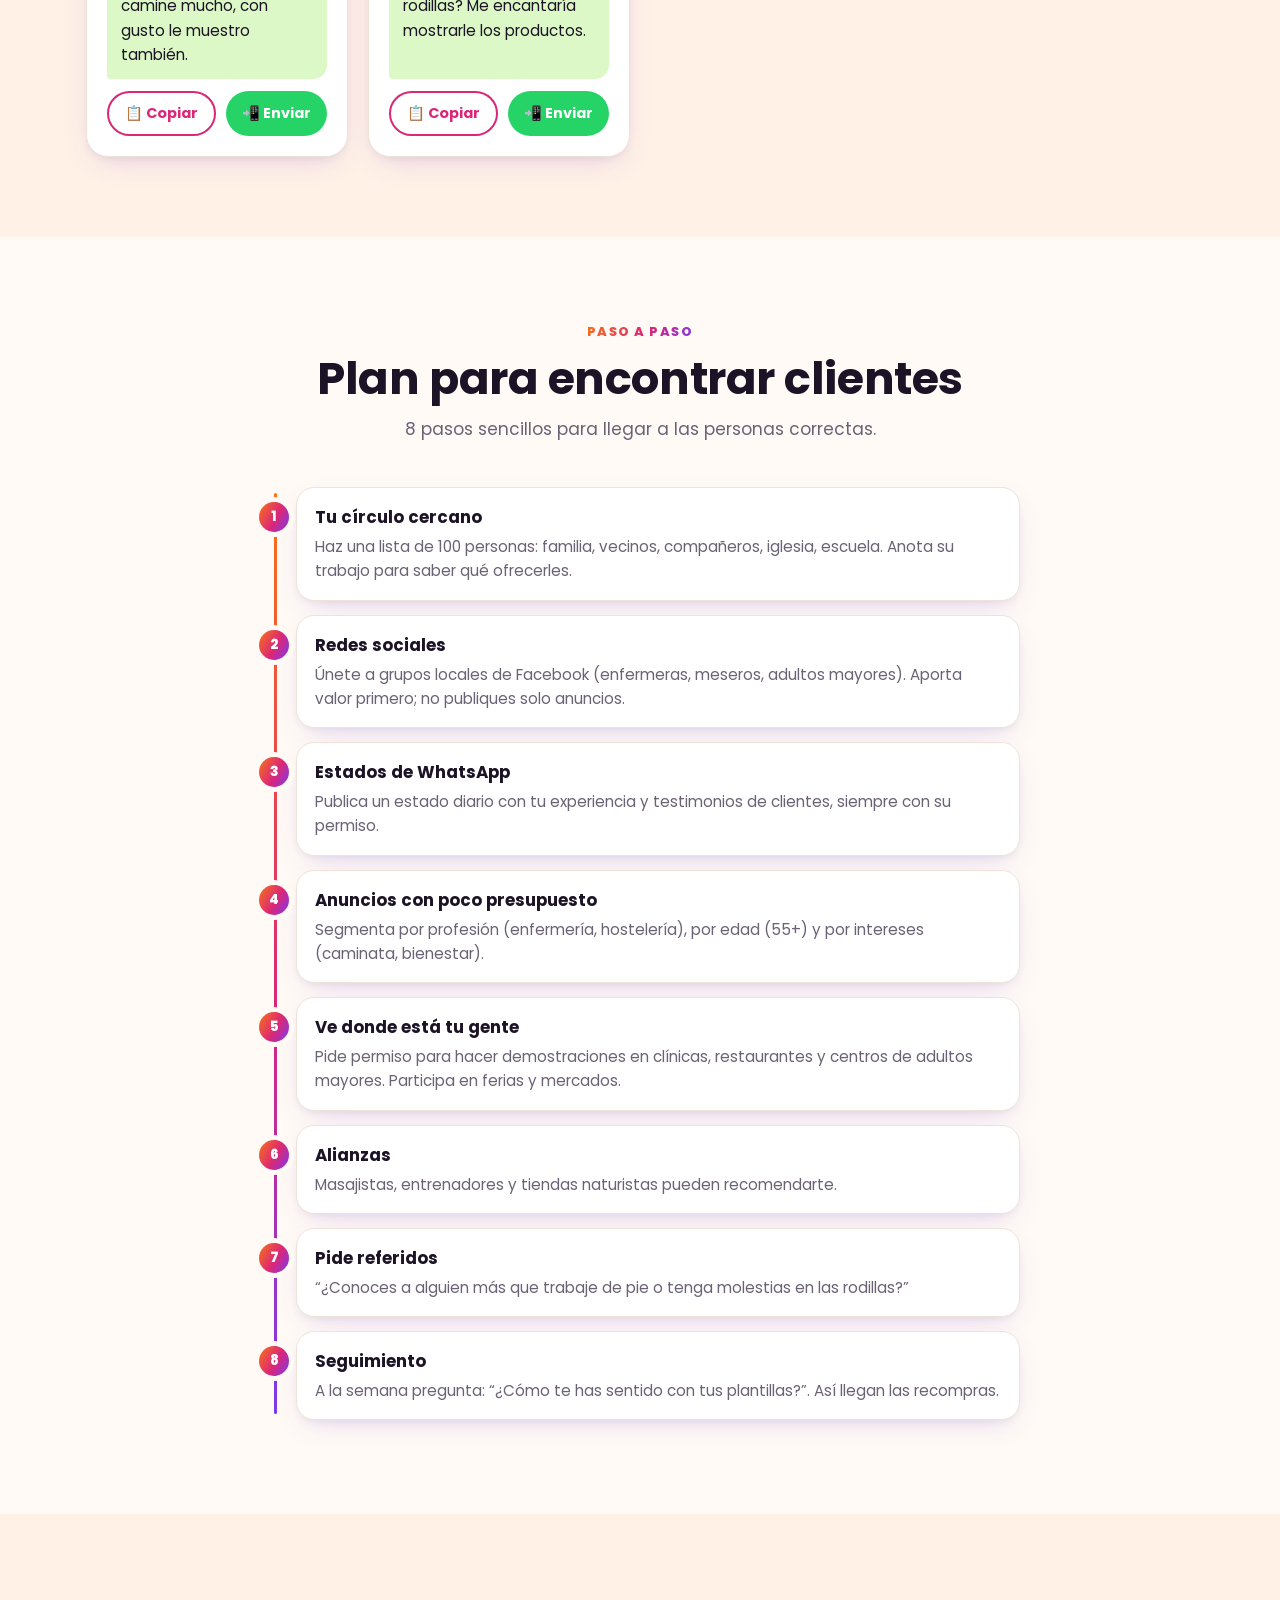
==== commit 5d04d67b: "Reordena la página: primero Insole Biohacking, luego la línea Alcaline Max - Beneficios de usar las " ====
--- a/index.html
+++ b/index.html
@@ -56,8 +56,8 @@
   <div class="wrap">
     <a class="logo" href="#inicio"><img src="/favicon.svg" alt="" width="34" height="34">Comodidad Diaria</a>
     <nav class="menu" aria-label="Principal">
-      <a href="#inicio">Video ▶</a>
-      <a href="#biohacking">Nuevo ✨</a>
+      <a href="#biohacking">Insole ✨</a>
+      <a href="#alcaline">Alcaline Max 💧</a>
       <a href="#catalogo">Catálogo</a>
       <a href="#beneficios">Beneficios</a>
       <a href="#asistente">Asistente ✨</a>
@@ -133,8 +133,16 @@
     <div class="bsplit rv">
       <img src="/img/bio/postura.jpg" alt="Mujer caminando al aire libre" loading="lazy" decoding="async" width="630" height="352">
       <div>
-        <h3>Postura · Energía · Bienestar</h3>
-        <p>La marca diseñó las Insole Biohacking pensando en estas tres cosas. Muchas personas que pasan el día de pie o caminando nos cuentan que se sienten más cómodas con ellas.</p>
+        <h3>Beneficios que sientes al usarlas</h3>
+        <ul class="bben">
+          <li><b>Comodidad todo el día</b>, desde el primer paso hasta que llegas a casa.</li>
+          <li><b>Menos sensación de presión y cansancio</b> en pies y piernas al final de la jornada.</li>
+          <li><b>Mejor apoyo de la planta del pie:</b> la marca las diseñó pensando en tu postura, tu energía y tu bienestar.</li>
+          <li><b>Una sensación de calor agradable</b>, la que más mencionan quienes usan la tecnología FIR.</li>
+          <li><b>Pies más descansados</b> para seguir activo después del trabajo: caminar, jugar con tus hijos o entrenar.</li>
+          <li><b>Sin baterías ni cargadores:</b> solo las pones en tu zapato y listo.</li>
+        </ul>
+        <p class="bwho"><span>🩺 Enfermeras</span><span>🍽️ Meseros</span><span>👩‍🏫 Maestros</span><span>👨‍🍳 Cocineros</span><span>🛍️ Vendedores</span><span>🏃 Deportistas</span><span>👵 Adultos mayores</span><span>💼 Oficina</span></p>
         <div class="row">
           <a class="btn btn-wa" id="vWa" target="_blank" rel="noopener">📲 Quiero mis plantillas</a>
           <a class="btn btn-glass" href="#inicio">▶ Ver el video otra vez</a>
@@ -145,17 +153,77 @@
   </div>
 </section>
 
+<!-- ALCALINE MAX -->
+<section class="aqua" id="alcaline">
+  <div class="wrap">
+    <div class="head rv">
+      <span class="kicker">Línea Alcaline Max · Agua</span>
+      <h2>Agua alcalina, llena de vida, para toda tu familia</h2>
+      <p>Después de cuidar tus pasos, cuida lo que tomas. La jarra Alcaline Max convierte el agua de la llave en agua filtrada, alcalina y con minerales, lista en tu refrigerador.</p>
+    </div>
+
+    <div class="aqhero">
+      <div class="aqimg rv"><img src="/img/agua/jarra.jpg" alt="Jarra Alcaline Max de E-Energy" loading="lazy" decoding="async" width="800" height="800"><span class="aqbadge">💧 3 litros</span></div>
+      <div class="rv d1">
+        <h3 class="aqh">Jarra S.W.S Alcaline Max</h3>
+        <p class="aqp">Un filtro de 5 capas, 10 Ion Balls y un imán de 3400 Gauss trabajan juntos para darte un agua que se ve, sabe y se siente diferente.</p>
+        <div class="aqchips">
+          <span>🧪 pH más alto</span><span>💎 Calcio, magnesio y potasio</span><span>🚫 Menos cloro</span><span>♻️ 1000 L por repuesto</span>
+        </div>
+        <p class="aqprice">US$ 869.70 <small>precio de referencia · pregúntame el de tu país</small></p>
+        <div class="row">
+          <a class="btn btn-wa" id="aqWa" target="_blank" rel="noopener">📲 Quiero mi jarra Alcaline Max</a>
+        </div>
+      </div>
+    </div>
+
+    <div class="head rv mt40">
+      <h2>¿Por qué tomar agua Alcaline Max?</h2>
+    </div>
+    <div class="aqgrid">
+      <div class="aqc rv"><div class="ti">🧪</div><h3>Agua alcalina</h3><p>Las esferas alcalinas del filtro suben el pH del agua para que sea más suave y agradable de tomar.</p></div>
+      <div class="aqc rv d1"><div class="ti">💎</div><h3>Con minerales que tu cuerpo necesita</h3><p>Su capa de minerales le aporta al agua calcio, magnesio y potasio, minerales que usas todos los días.</p></div>
+      <div class="aqc rv d2"><div class="ti">🌊</div><h3>Agua llena de vida</h3><p>Según la marca, sus 10 Ion Balls y el imán de 3400 Gauss dejan el agua ionizada y magnetizada.</p></div>
+      <div class="aqc rv"><div class="ti">🚫</div><h3>Menos cloro, mejor sabor</h3><p>Dos capas de carbón activado, una con plata coloidal, retienen el cloro, los olores y las partículas.</p></div>
+      <div class="aqc rv d1"><div class="ti">💧</div><h3>Te hidratas mejor</h3><p>Un agua tan rica que te dan ganas de tomar más. Así tú y tu familia beben el agua que su cuerpo pide.</p></div>
+      <div class="aqc rv d2"><div class="ti">♻️</div><h3>Ahorras y cuidas el planeta</h3><p>Un repuesto rinde 1000 litros o 9 meses: unas 2000 botellas de plástico que ya no compras.</p></div>
+    </div>
+
+    <div class="aqfilter rv mt40">
+      <img src="/img/agua/ficha.jpg" alt="Ficha oficial de la jarra Alcaline Max con las capas del filtro" loading="lazy" decoding="async" width="900" height="1084">
+      <div>
+        <h3>Las 5 capas del filtro</h3>
+        <ol class="layers">
+          <li><b>Minerales</b><small>Aportan minerales y le dan buen sabor al agua.</small></li>
+          <li><b>Carbón activado con plata coloidal</b><small>Retiene cloro, olores y compuestos; la plata cuida el filtro por dentro.</small></li>
+          <li><b>Esferas alcalinas</b><small>Suben el pH del agua.</small></li>
+          <li><b>Carbón activado</b><small>Refuerza la limpieza y el sabor.</small></li>
+          <li><b>Cuarzo</b><small>El pulido final.</small></li>
+        </ol>
+        <h3 class="mt20">Tu rutina de agua</h3>
+        <p class="routine"><span>🌅 Al despertar</span><span>☀️ Media mañana</span><span>🍽️ Con cada comida</span><span>🏃 Después del ejercicio</span><span>🌙 Media tarde</span></p>
+        <p class="aqnote">Usa agua potable de la llave, fría o al tiempo (nunca caliente). La jarra es un producto de bienestar: no es un tratamiento médico.</p>
+      </div>
+    </div>
+
+    <div class="head rv mt40">
+      <h2>Productos de la línea Alcaline</h2>
+      <p>La jarra para la casa, la botella para llevar y el repuesto original.</p>
+    </div>
+    <div class="grid" id="aguaCat"></div>
+  </div>
+</section>
+
 <!-- CATÁLOGO E-ENERGY -->
 <section id="catalogo" class="alt">
   <div class="wrap">
     <div class="head rv">
       <span class="kicker">Catálogo E-Energy by Nipponflex</span>
-      <h2>Todos los productos</h2>
-      <p>Agua, cuerpo y descanso. Toca “Lo quiero” y escríbeme por WhatsApp para pedir el tuyo.</p>
+      <h2>Más productos E-Energy</h2>
+      <p>Para tu cuerpo y tu descanso. Toca “Lo quiero” y escríbeme por WhatsApp para pedir el tuyo.</p>
     </div>
     <div class="filters center rv" id="catFil" role="group" aria-label="Filtrar productos">
       <button class="on" data-f="">Todos</button>
-      <button data-f="Agua">💧 Agua</button>
       <button data-f="Cuerpo">🦶 Cuerpo</button>
       <button data-f="Descanso">🌙 Descanso</button>
     </div>
@@ -174,18 +242,18 @@
     </div>
 
     <div class="grid">
-      <article class="pillar rv"><img src="/img/cat/gente-deporte-agua.jpg" alt="Persona tomando agua después de hacer deporte" loading="lazy" decoding="async" width="640" height="532">
+      <article class="pillar rv"><img src="/img/cat/insole-biohacking.jpg" alt="Plantillas Insole Biohacking E-Energy" loading="lazy" decoding="async" width="360" height="352">
+        <div class="bd"><h3>👣 Comodidad al caminar</h3>
+          <p>Tus pies y rodillas te cargan todo el día. Cuidarlos te ayuda a seguir activo.</p>
+          <ul><li>Las plantillas, con 18 imanes y tecnología FIR, dan <b>confort en jornadas largas</b> de pie.</li>
+            <li>La rodillera da <b>soporte, compresión y calor</b> al caminar o entrenar.</li>
+            <li>Moverte con comodidad te ayuda a llegar a los <b>150 minutos de actividad</b> a la semana que recomienda la OMS.</li></ul></div></article>
+      <article class="pillar rv d1"><img src="/img/cat/gente-deporte-agua.jpg" alt="Persona tomando agua después de hacer deporte" loading="lazy" decoding="async" width="640" height="532">
         <div class="bd"><h3>💧 Hidratación</h3>
           <p>Tomar suficiente agua es de los hábitos más poderosos para tu salud: ayuda a tu energía, tu concentración y tu digestión.</p>
           <ul><li>La jarra Alcaline Max filtra el agua de la llave en 5 capas, <b>reduce el cloro</b> y le da mejor sabor.</li>
             <li>Agua más rica = <b>tomas más agua</b> sin darte cuenta, tú y tu familia.</li>
             <li>Un repuesto rinde 1000 litros: unas <b>2000 botellas</b> de plástico menos.</li></ul></div></article>
-      <article class="pillar rv d1"><img src="/img/cat/plantillas-insole.jpg" alt="Plantillas Blue Insole E-Energy" loading="lazy" decoding="async" width="640" height="640">
-        <div class="bd"><h3>👣 Comodidad al caminar</h3>
-          <p>Tus pies y rodillas te cargan todo el día. Cuidarlos te ayuda a seguir activo.</p>
-          <ul><li>Las plantillas, con 18 imanes y tecnología FIR, dan <b>confort en jornadas largas</b> de pie.</li>
-            <li>La rodillera da <b>soporte, compresión y calor</b> al caminar o entrenar.</li>
-            <li>Moverte con comodidad te ayuda a llegar a los <b>150 minutos de actividad</b> a la semana que recomienda la OMS.</li></ul></div></article>
       <article class="pillar rv d2"><img src="/img/cat/gente-descanso.jpg" alt="Persona descansando con almohada E-Energy" loading="lazy" decoding="async" width="640" height="640">
         <div class="bd"><h3>🌙 Mejor descanso</h3>
           <p>Dormir bien (7 a 9 horas en adultos) es cuando tu cuerpo se recupera.</p>
@@ -416,8 +484,8 @@
 
 <nav class="bnav" aria-label="Navegación móvil">
   <a href="#inicio" class="on"><span>▶️</span>Video</a>
+  <a href="#alcaline"><span>💧</span>Alcaline</a>
   <a href="#catalogo"><span>🛍️</span>Catálogo</a>
-  <a href="#beneficios"><span>💚</span>Beneficios</a>
   <a href="#asistente"><span>✨</span>Asistente</a>
   <a href="#clientes"><span>📋</span>Clientes</a>
 </nav>
--- a/styles.css
+++ b/styles.css
@@ -236,6 +236,51 @@
 .bsplit h3{font-size:clamp(1.4rem,4vw,1.9rem);background:linear-gradient(90deg,#fdba74,#f472b6,#c4b5fd);-webkit-background-clip:text;background-clip:text;color:transparent;margin-bottom:8px}
 .bsplit p{color:#d8cbe6}
 
+.bben{padding-left:0;list-style:none;display:grid;gap:10px;margin:6px 0 14px}
+.bben li{position:relative;padding-left:30px;color:#e9def3;font-size:.95rem}
+.bben li::before{content:"✓";position:absolute;left:0;top:1px;width:22px;height:22px;border-radius:50%;background:linear-gradient(120deg,#fdba74,#f472b6);color:#fff;font-size:.75rem;font-weight:800;display:grid;place-items:center}
+.bben b{color:#fff}
+.bwho{display:flex;flex-wrap:wrap;gap:6px}
+.bwho span{background:rgba(255,255,255,.1);border:1px solid rgba(255,255,255,.18);border-radius:99px;padding:4px 10px;font-size:.8rem;font-weight:600}
+
+/* Alcaline Max (agua) */
+.aqua{--aq1:#0ea5e9;--aq2:#2563eb;--aqbg:#eef8ff;--aqcard:#fff;--aqink:#0c2a4a;--aqmuted:#3d5a7a;
+  background:radial-gradient(1200px 500px at 85% -10%,#bae6fd,transparent 60%),radial-gradient(900px 400px at -10% 110%,#c7d2fe,transparent 60%),var(--aqbg);color:var(--aqink)}
+@media (prefers-color-scheme:dark){.aqua{--aqbg:#06192b;--aqcard:#0b2540;--aqink:#e6f4ff;--aqmuted:#9cc3e6;
+  background:radial-gradient(1200px 500px at 85% -10%,#0c4a6e,transparent 60%),radial-gradient(900px 400px at -10% 110%,#1e3a8a,transparent 60%),var(--aqbg)}}
+.aqua .kicker{background:linear-gradient(90deg,var(--aq1),var(--aq2));-webkit-background-clip:text;background-clip:text}
+.aqua .head p{color:var(--aqmuted)}
+.aqhero{display:grid;gap:28px;align-items:center}
+@media (min-width:900px){.aqhero{grid-template-columns:.9fr 1.1fr;gap:48px}}
+.aqimg{position:relative;border-radius:30px;overflow:hidden;box-shadow:0 30px 60px -24px rgba(37,99,235,.55)}
+.aqimg img{width:100%;height:auto;aspect-ratio:1/1;object-fit:cover}
+.aqbadge{position:absolute;top:16px;left:16px;background:#fff;color:#0c2a4a;font-weight:800;font-size:.9rem;padding:8px 14px;border-radius:99px;box-shadow:0 8px 20px -8px rgba(0,0,0,.35)}
+.aqh{font-size:clamp(1.6rem,5vw,2.3rem);line-height:1.15;margin-bottom:8px}
+.aqp{color:var(--aqmuted);font-size:1.02rem}
+.aqchips{display:flex;flex-wrap:wrap;gap:8px;margin:18px 0}
+.aqchips span{background:var(--aqcard);border:1px solid rgba(14,165,233,.35);border-radius:99px;padding:8px 14px;font-weight:700;font-size:.9rem;box-shadow:0 6px 16px -10px rgba(37,99,235,.5)}
+.aqprice{font-size:1.6rem;font-weight:800;background:linear-gradient(90deg,var(--aq1),var(--aq2));-webkit-background-clip:text;background-clip:text;color:transparent}
+.aqprice small{display:block;font-size:.8rem;font-weight:500;color:var(--aqmuted);-webkit-text-fill-color:var(--aqmuted)}
+.aqgrid{display:grid;gap:18px;grid-template-columns:repeat(auto-fit,minmax(min(100%,260px),1fr))}
+.aqc{background:var(--aqcard);border-radius:22px;padding:22px;border:1px solid rgba(14,165,233,.2);box-shadow:0 14px 30px -18px rgba(37,99,235,.45);transition:transform .35s cubic-bezier(.2,.8,.2,1)}
+.aqc:hover{transform:translateY(-6px)}
+.aqc .ti{width:52px;height:52px;border-radius:16px;display:grid;place-items:center;font-size:1.6rem;background:linear-gradient(135deg,#e0f2fe,#dbeafe);margin-bottom:10px}
+.aqc h3{font-size:1.08rem;margin-bottom:4px}
+.aqc p{color:var(--aqmuted);font-size:.93rem}
+.aqfilter{display:grid;gap:28px;align-items:center;background:var(--aqcard);border-radius:28px;padding:18px;border:1px solid rgba(14,165,233,.2);box-shadow:0 20px 40px -24px rgba(37,99,235,.45)}
+@media (min-width:900px){.aqfilter{grid-template-columns:1fr 1fr;padding:28px}}
+.aqfilter img{width:100%;height:auto;border-radius:18px}
+.aqfilter h3{font-size:1.35rem;margin-bottom:10px}
+.layers{list-style:none;padding:0;display:grid;gap:8px;counter-reset:l}
+.layers li{counter-increment:l;display:grid;grid-template-columns:34px 1fr;column-gap:12px;align-items:start}
+.layers li::before{content:counter(l);grid-row:span 2;width:34px;height:34px;border-radius:50%;background:linear-gradient(135deg,var(--aq1),var(--aq2));color:#fff;font-weight:800;display:grid;place-items:center}
+.layers small{color:var(--aqmuted);font-size:.88rem}
+.routine{display:flex;flex-wrap:wrap;gap:6px}
+.routine span{background:linear-gradient(135deg,#e0f2fe,#dbeafe);color:#0c2a4a;border-radius:99px;padding:6px 12px;font-size:.85rem;font-weight:600}
+.aqnote{margin-top:14px;font-size:.8rem;color:var(--aqmuted)}
+.mt20{margin-top:20px}
+.aqua .prod{border-color:rgba(14,165,233,.25)}
+
 /* Banda zona del distribuidor */
 .band{background:var(--grad);background-size:200% 200%;animation:shift 10s ease infinite;color:#fff;text-align:center;padding:44px 0}
 .band .kicker{background:none;color:#fff;-webkit-text-fill-color:#fff;opacity:.9}
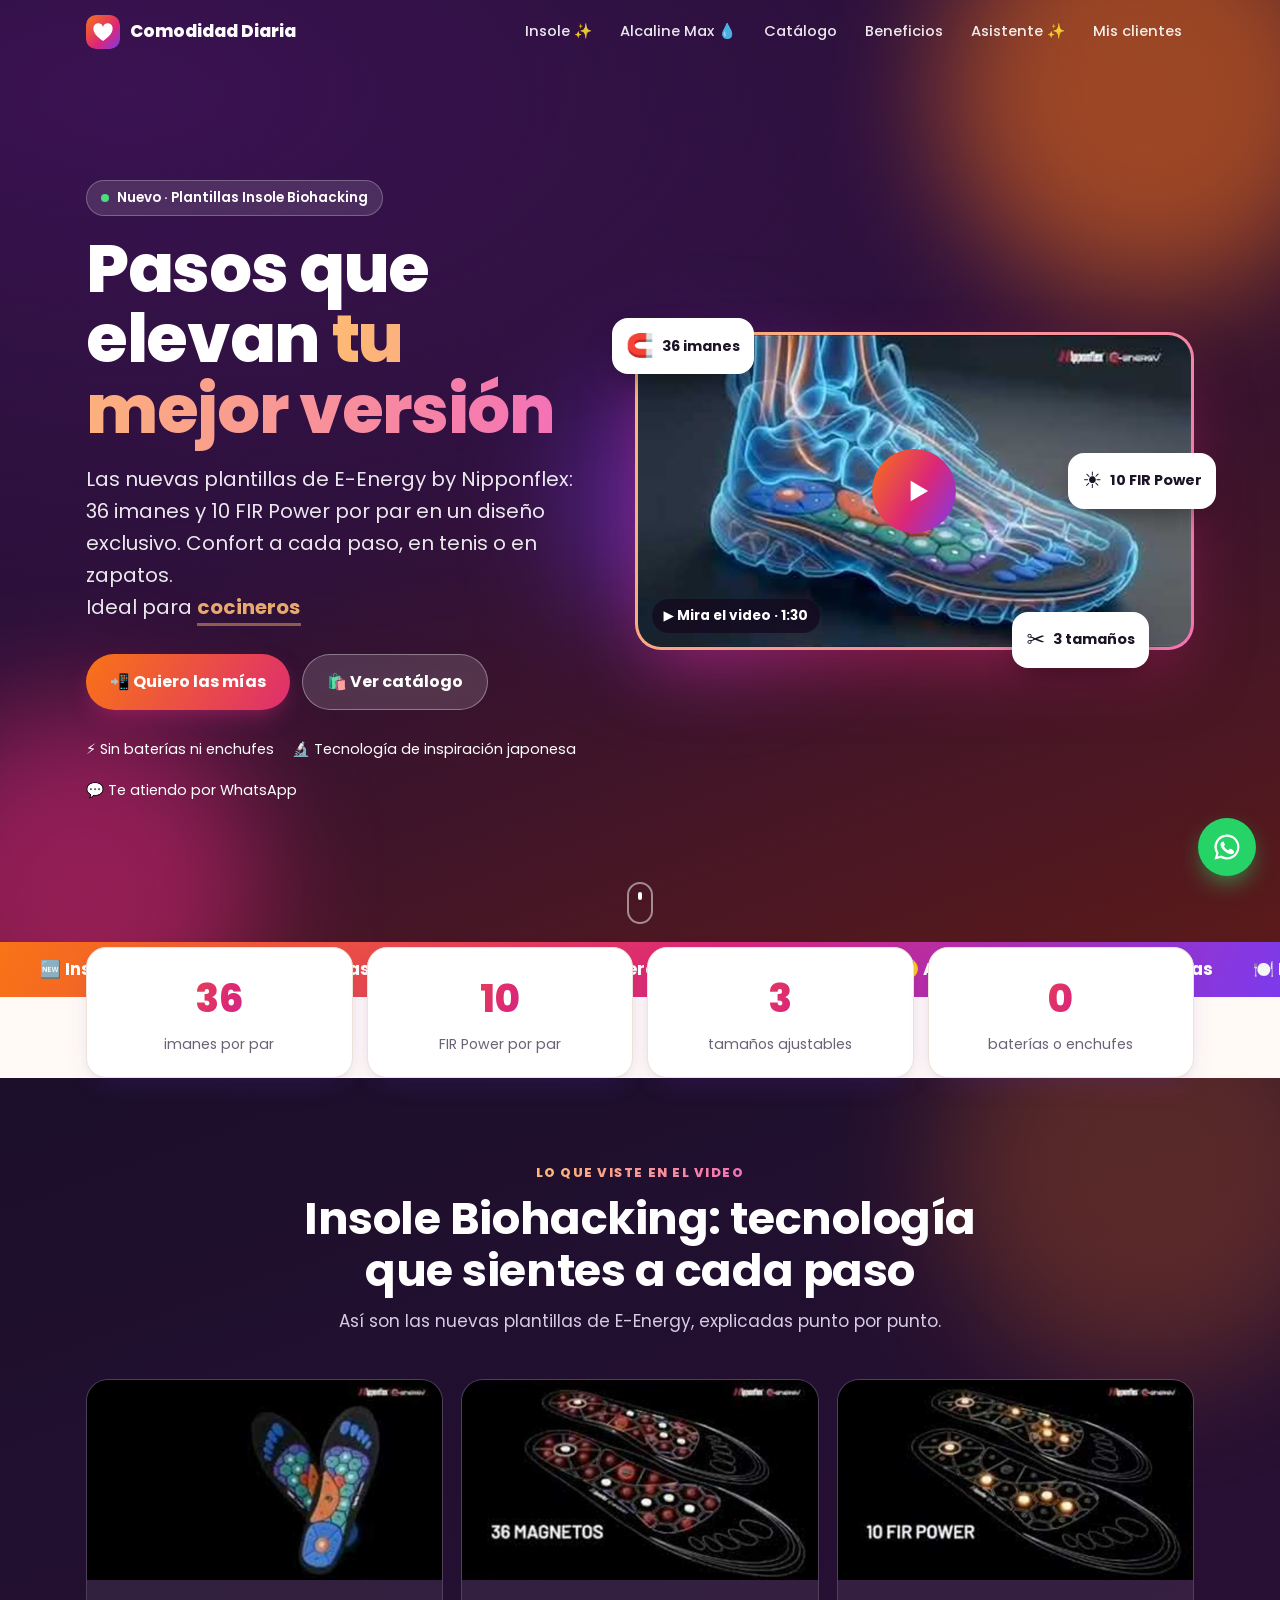
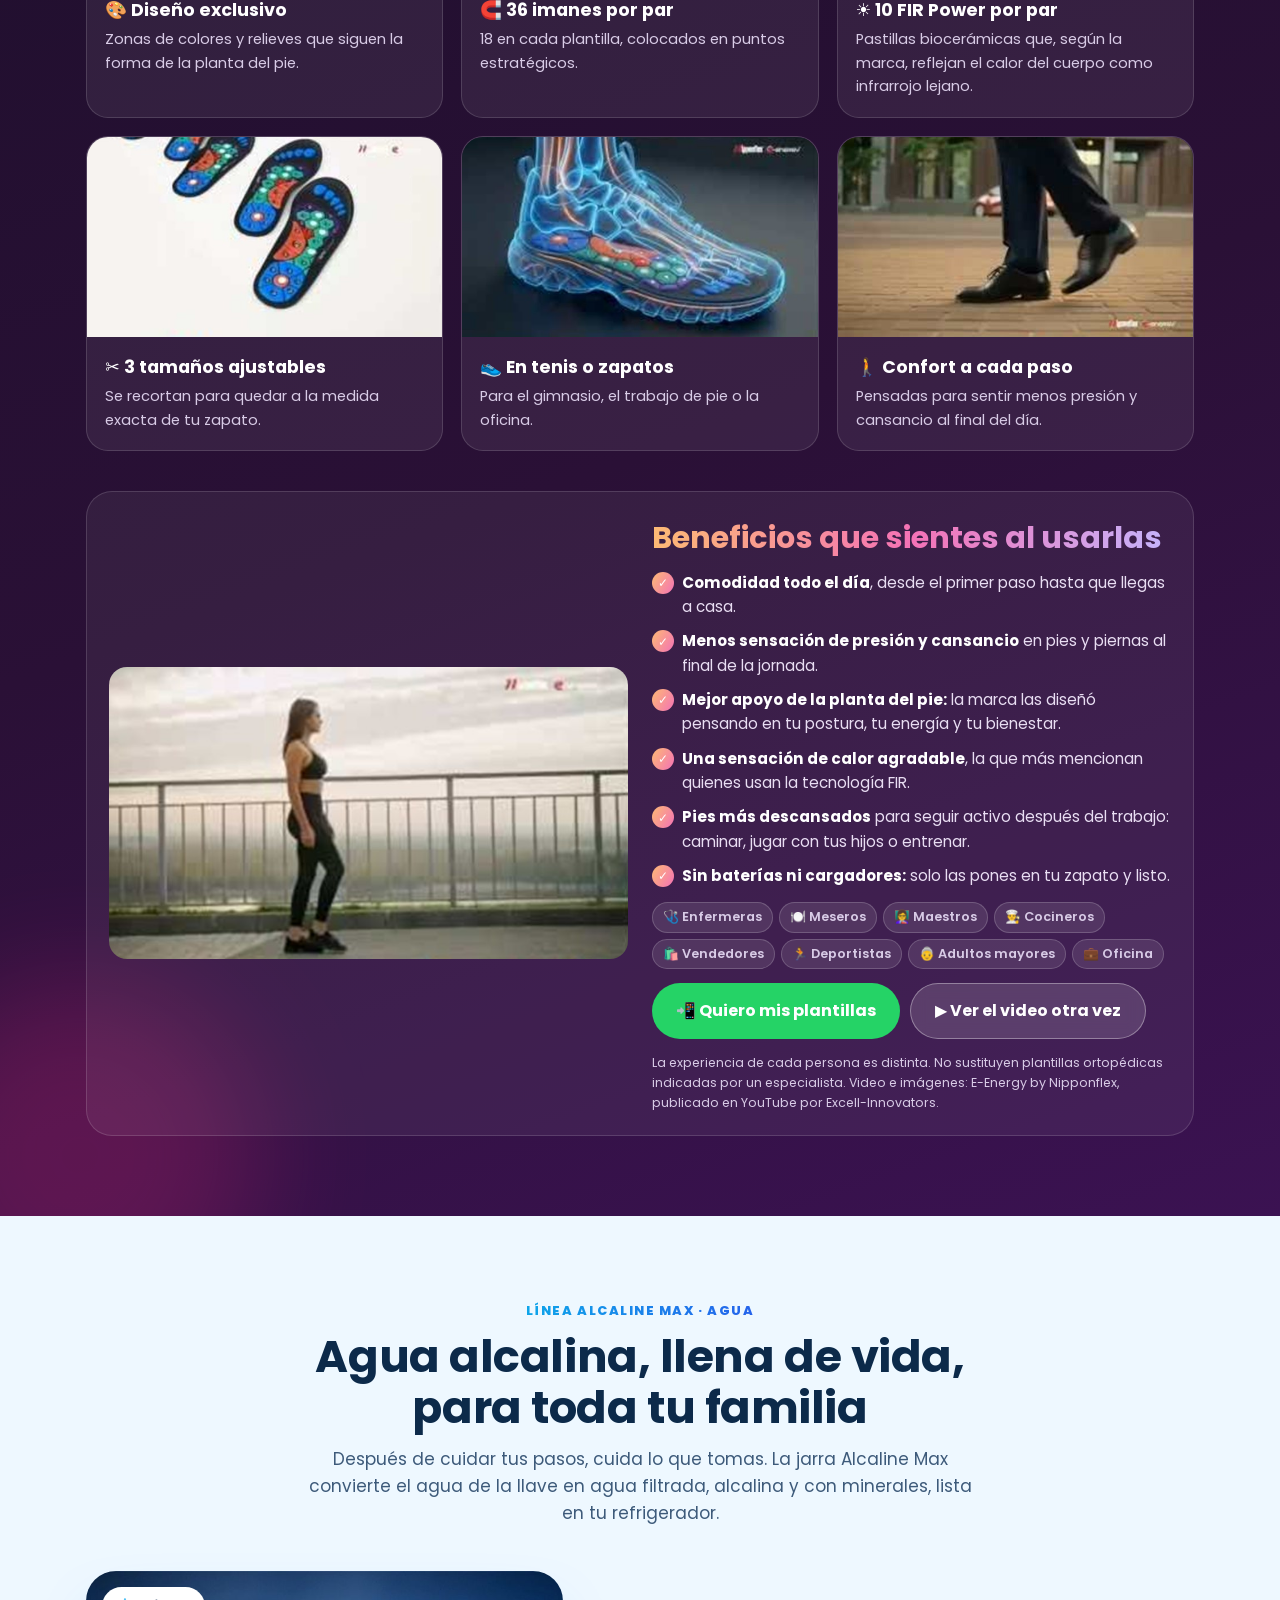
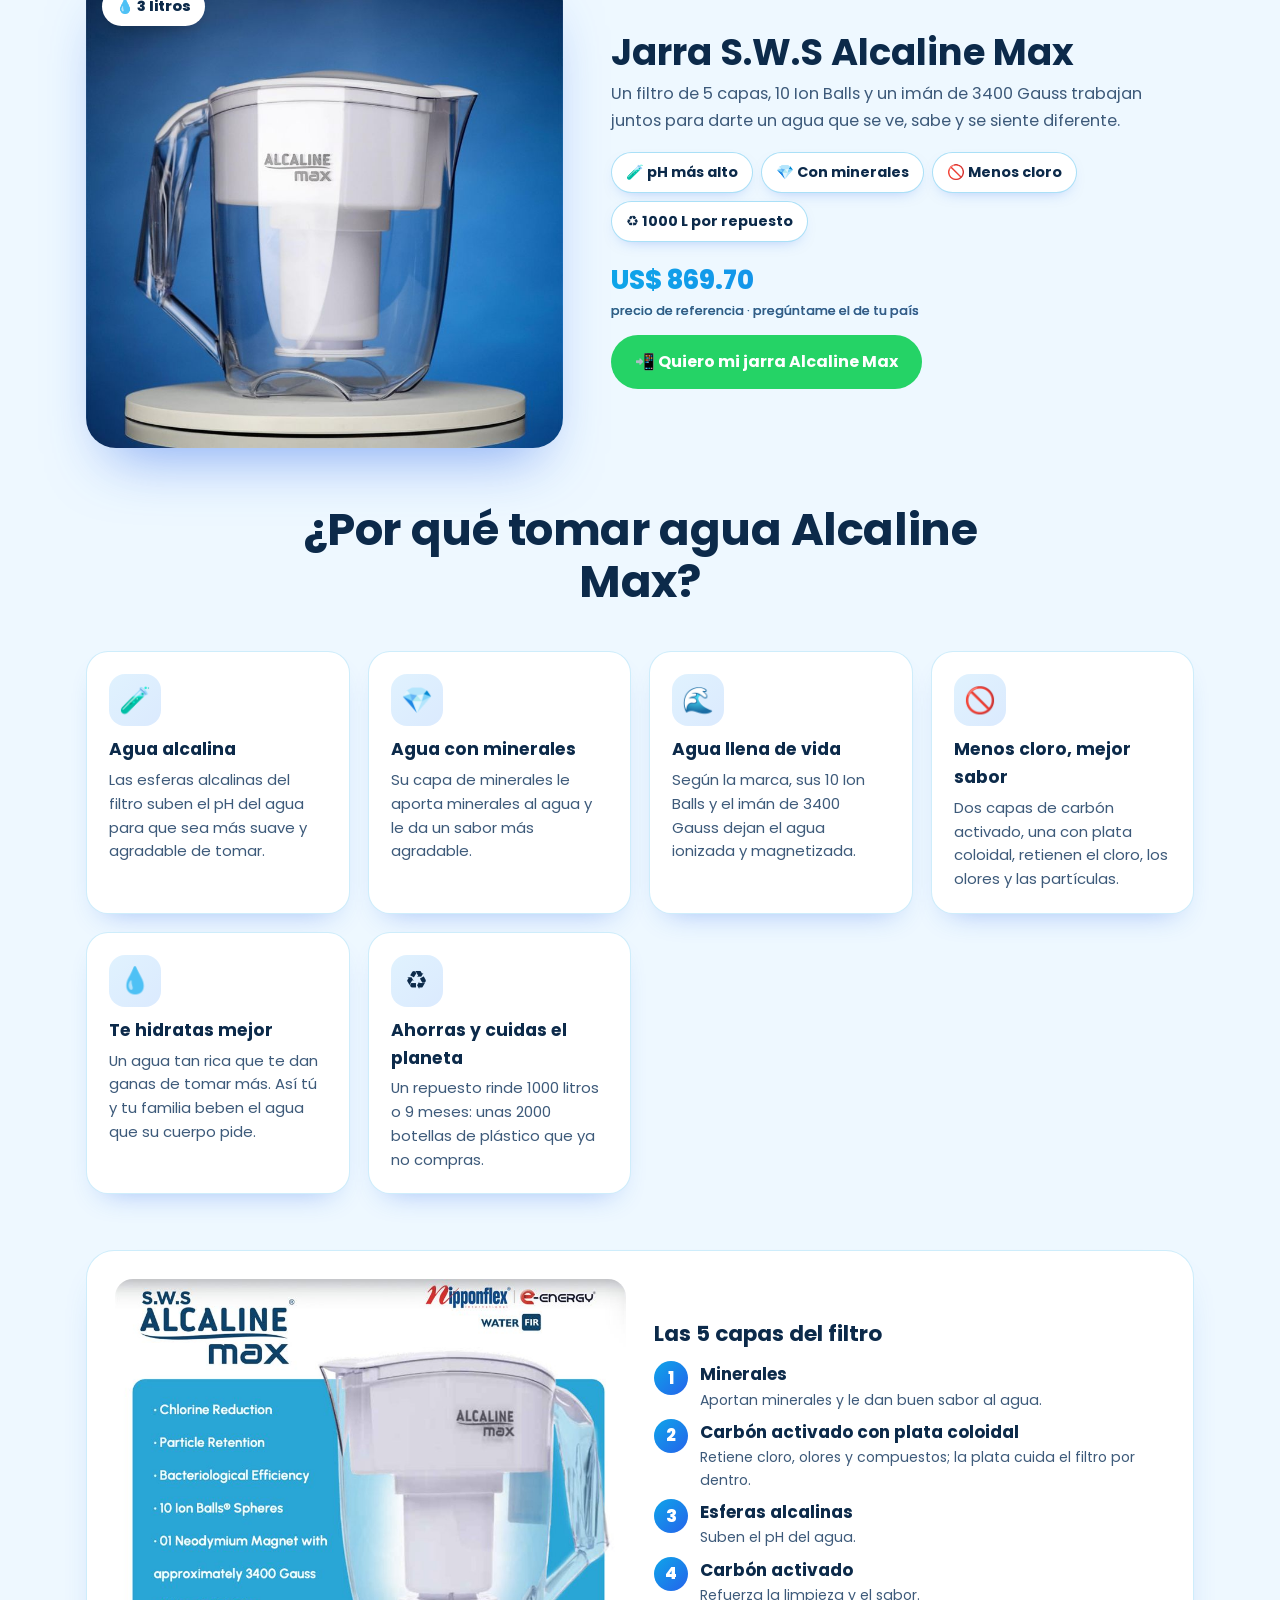
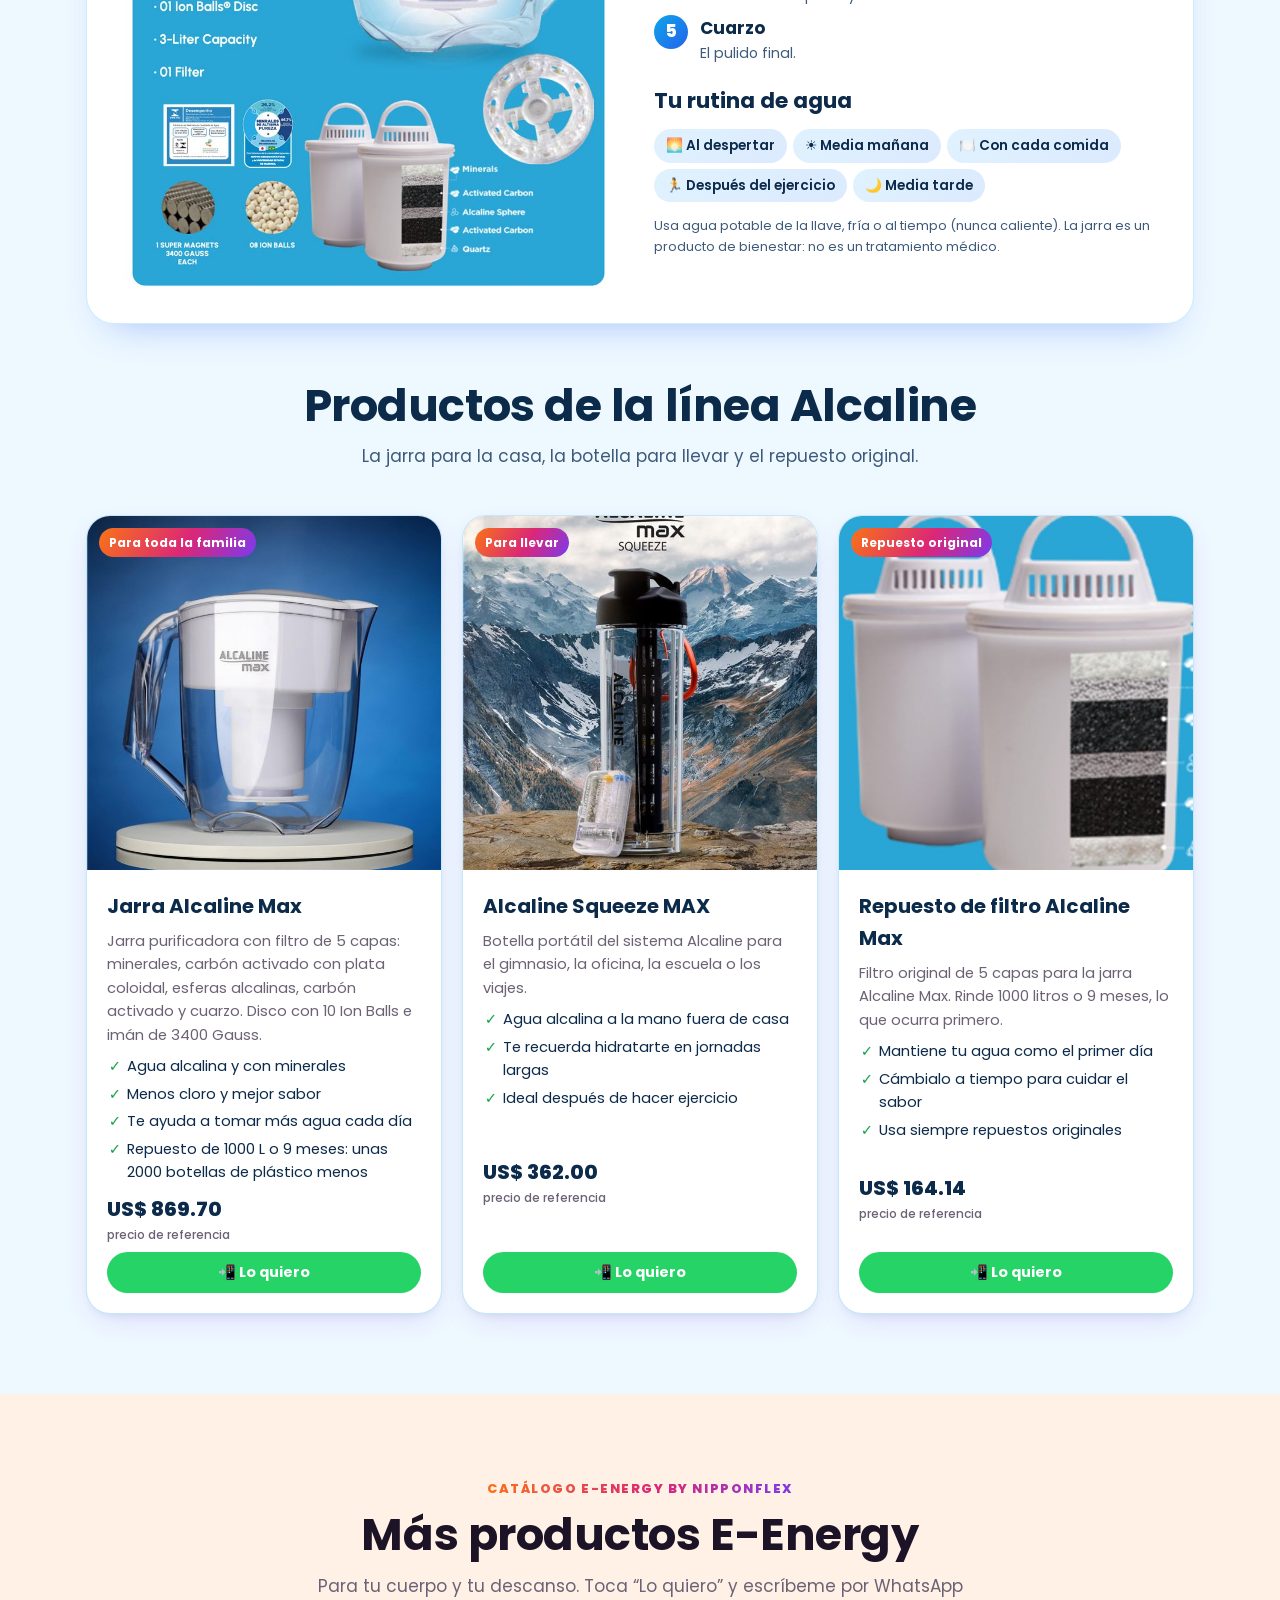
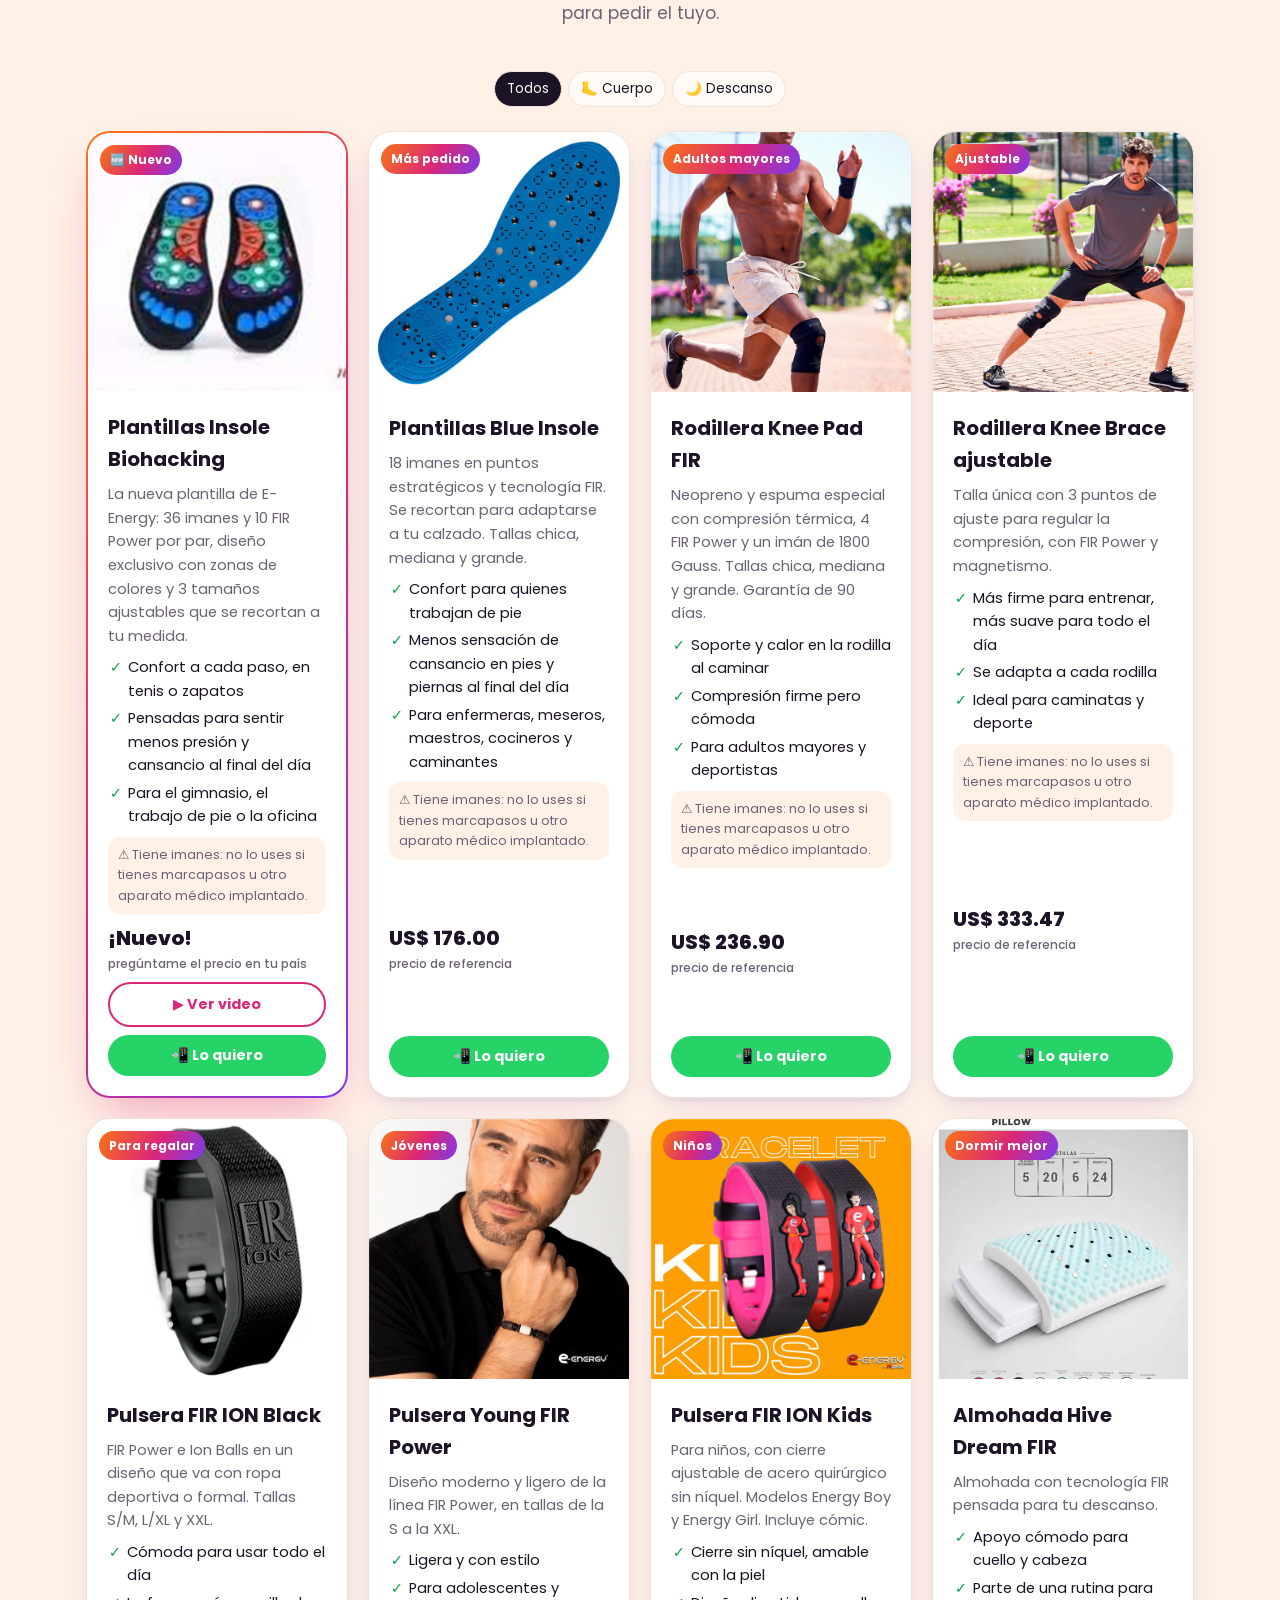
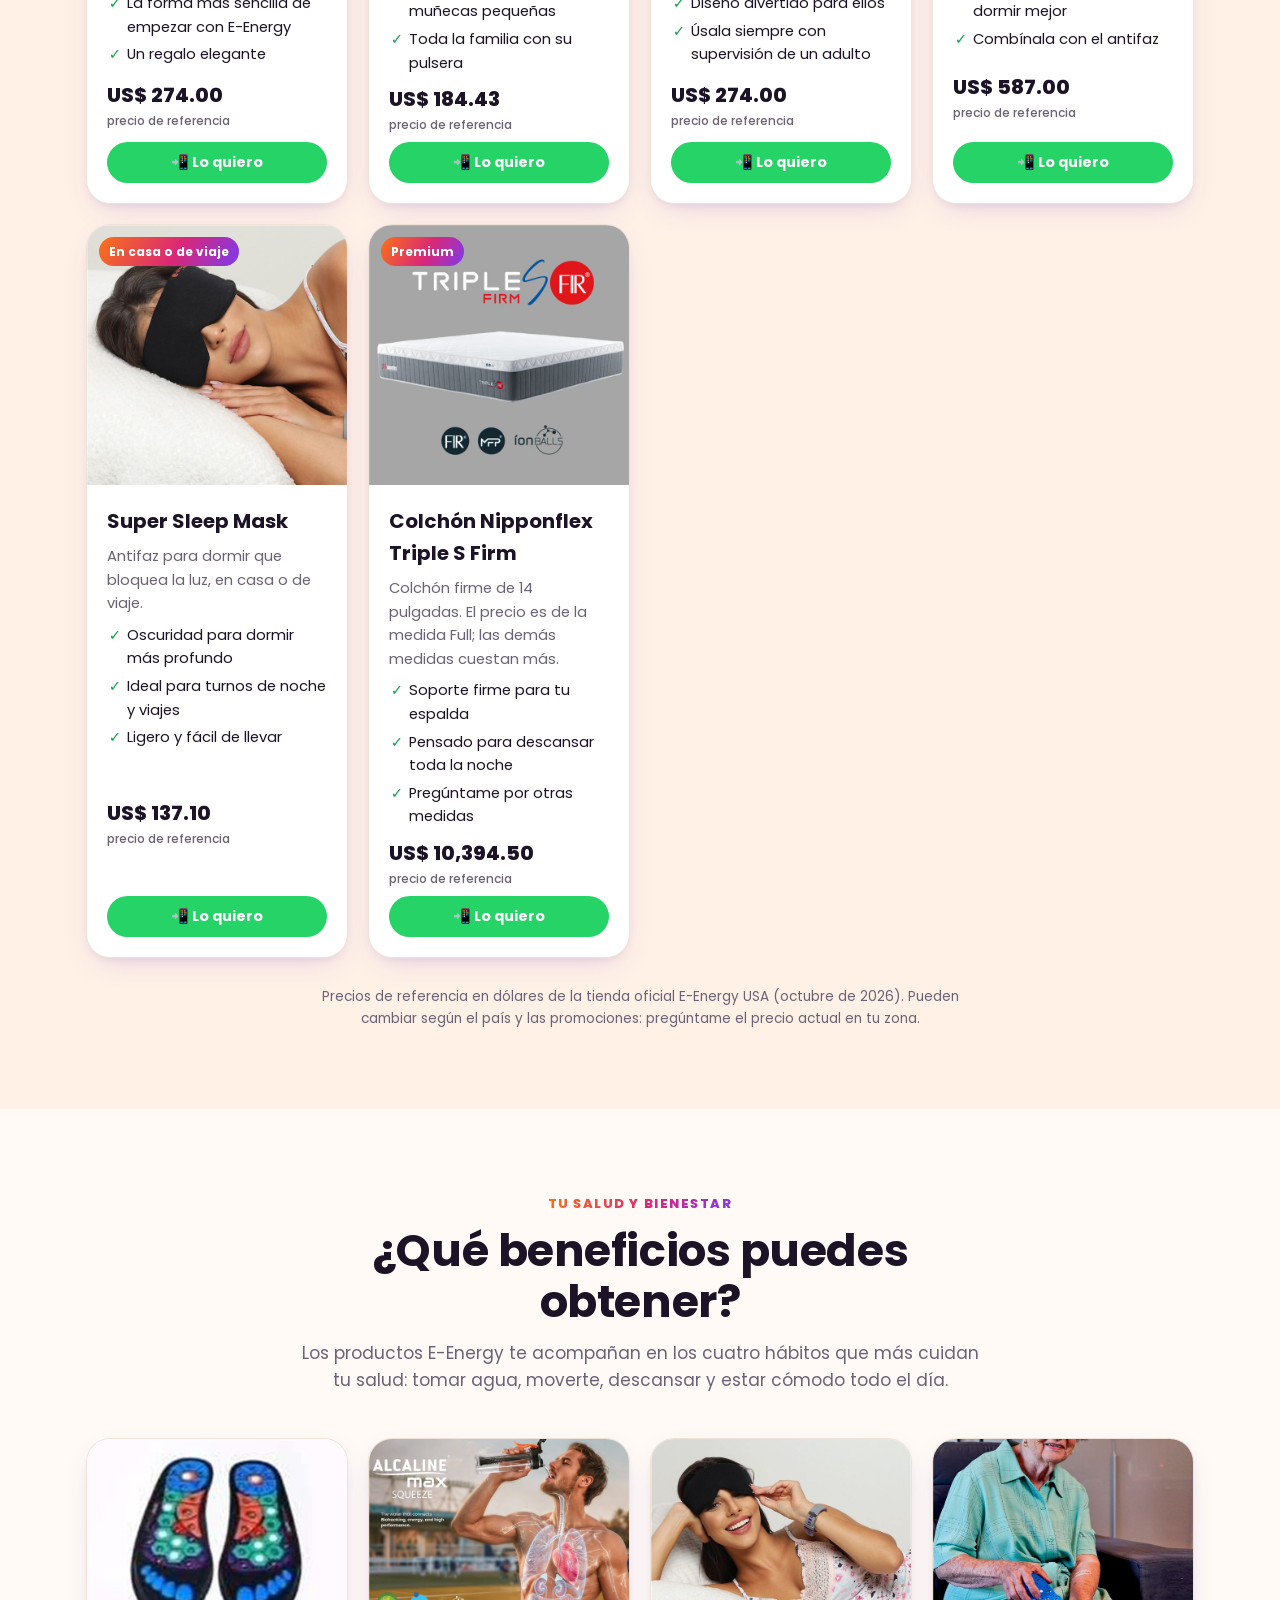
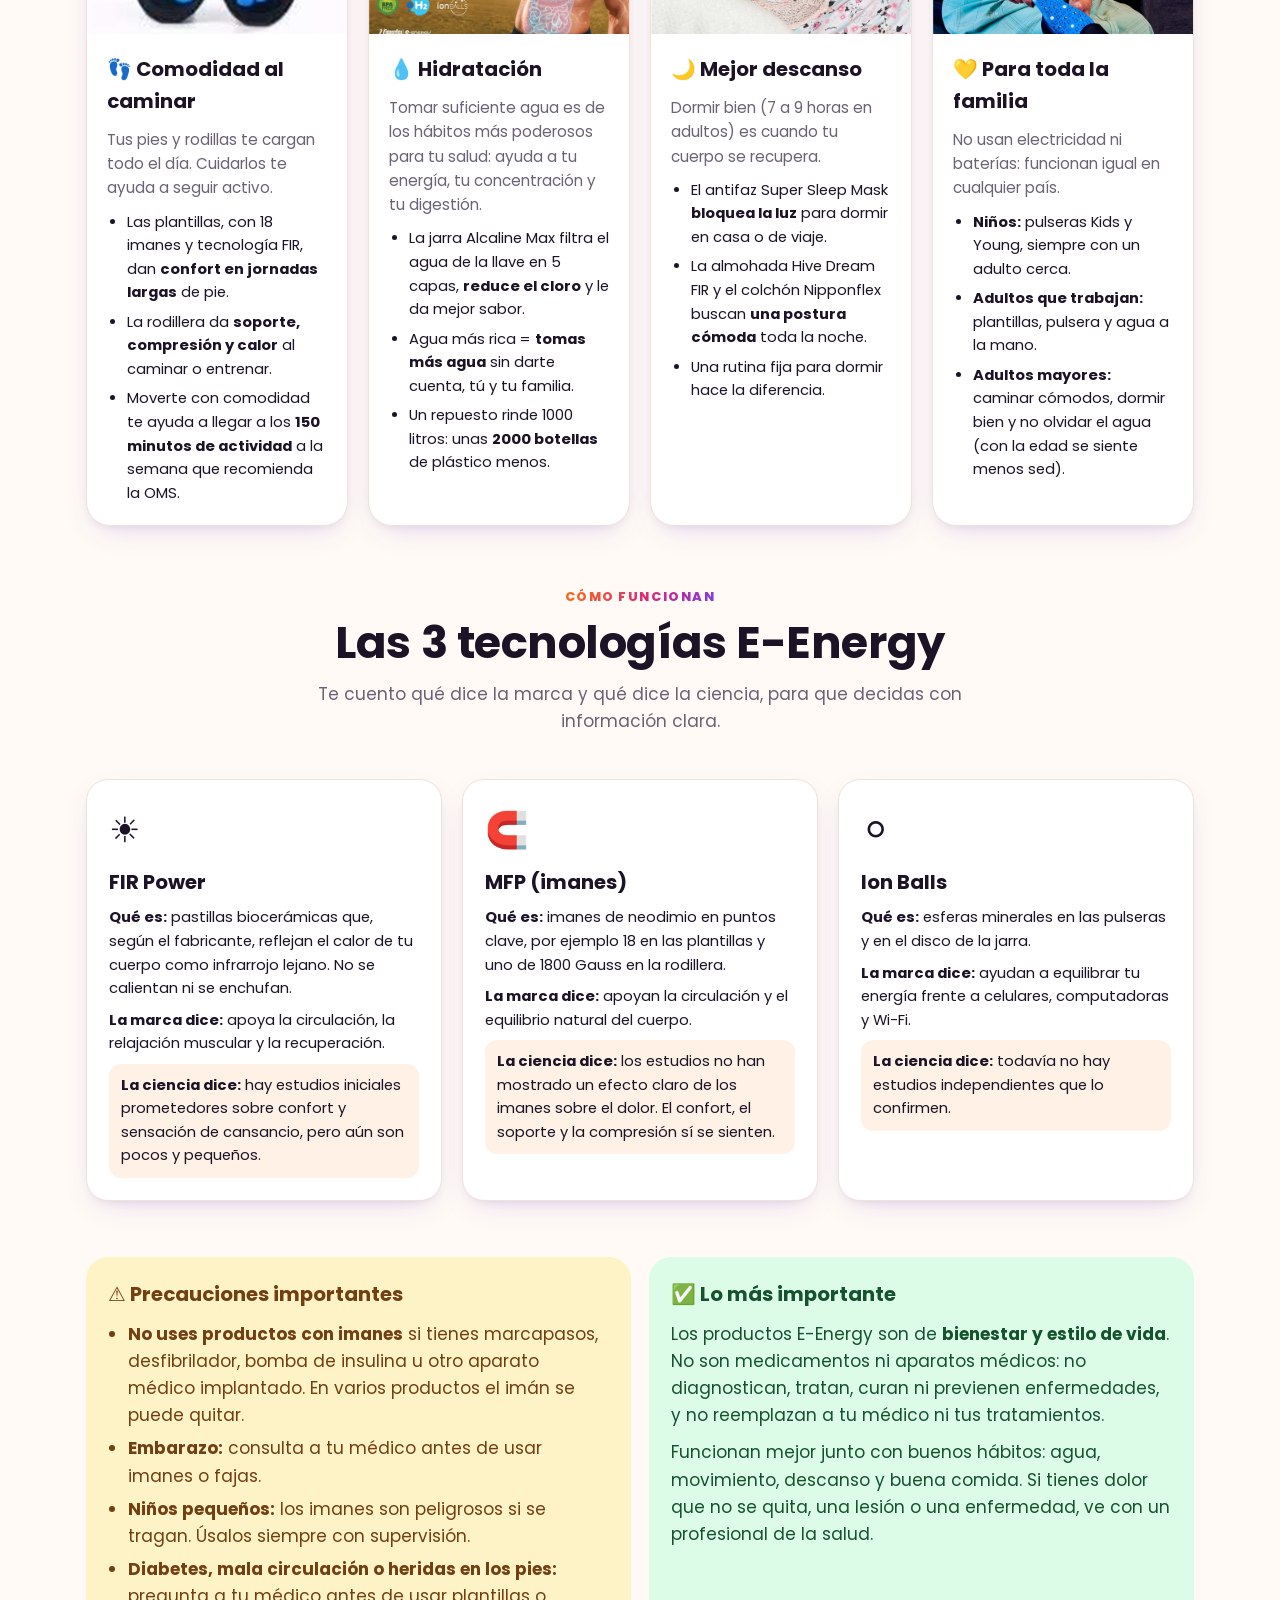
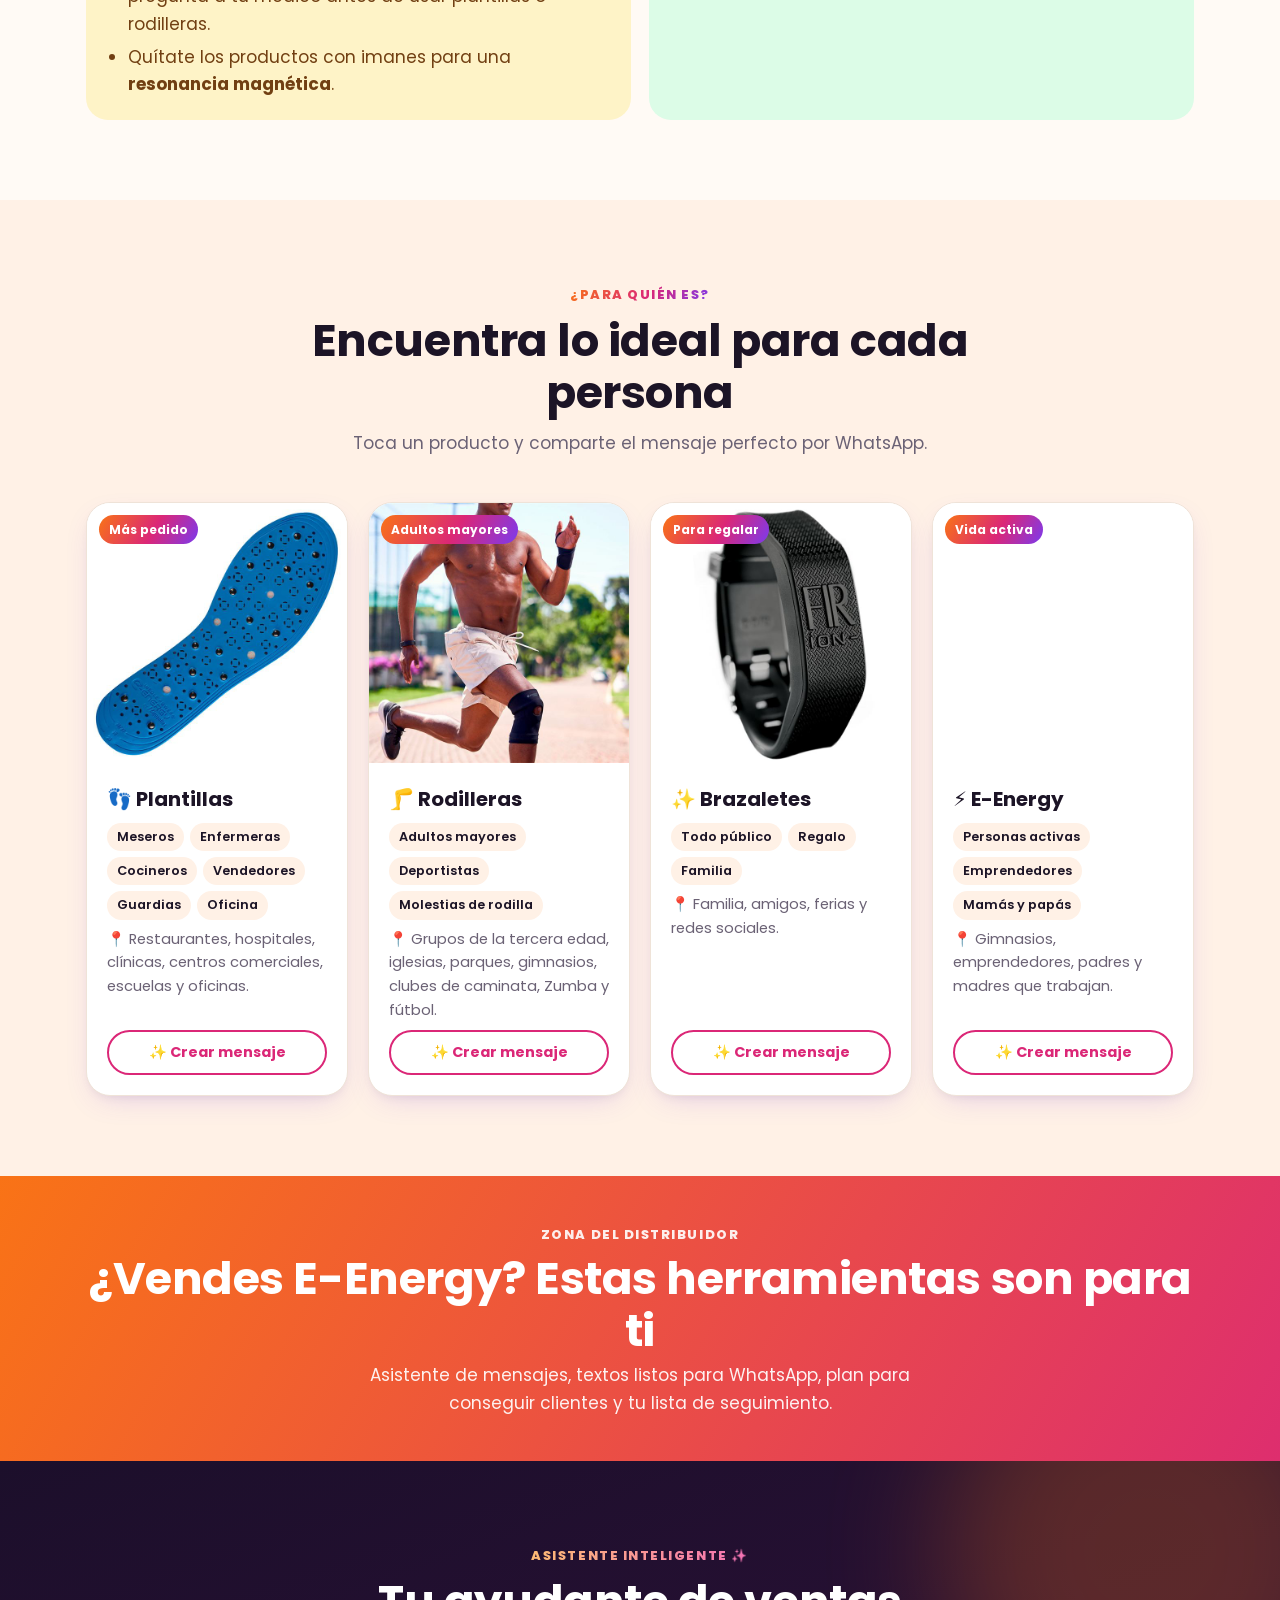
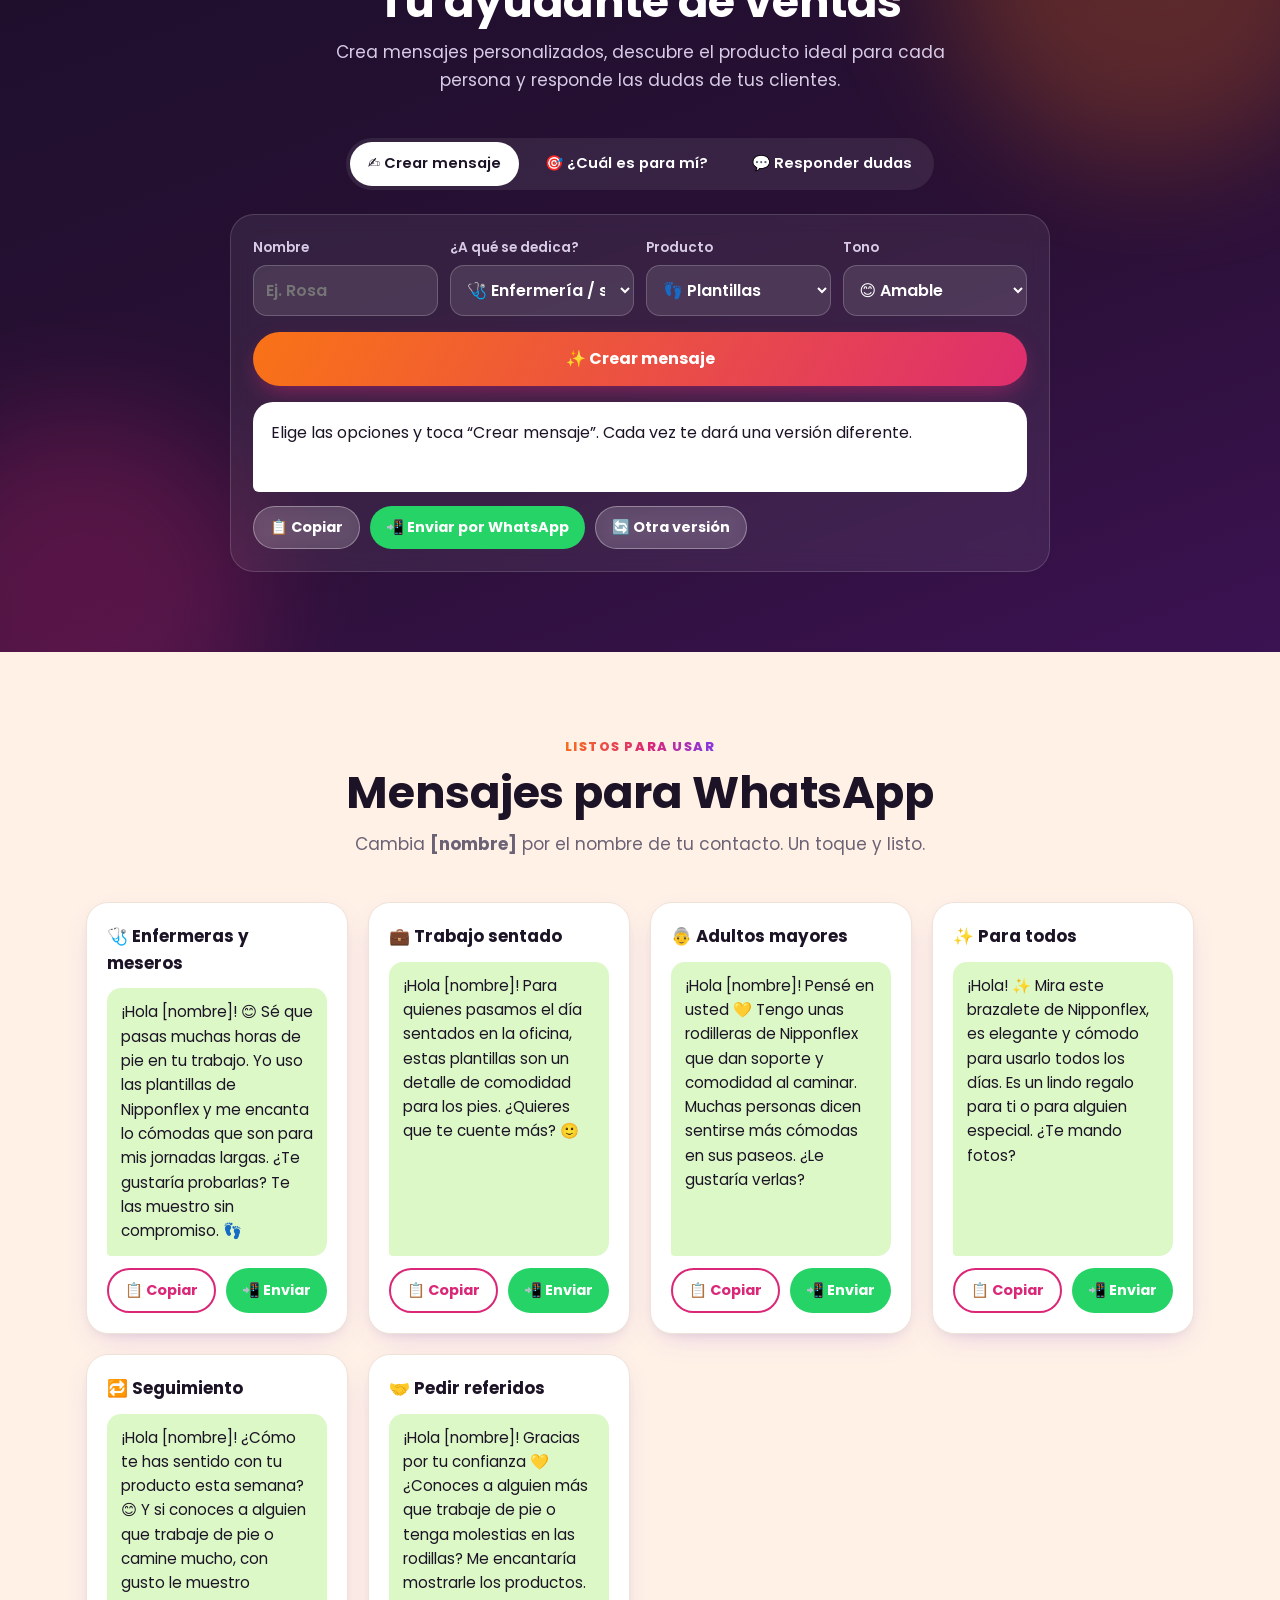
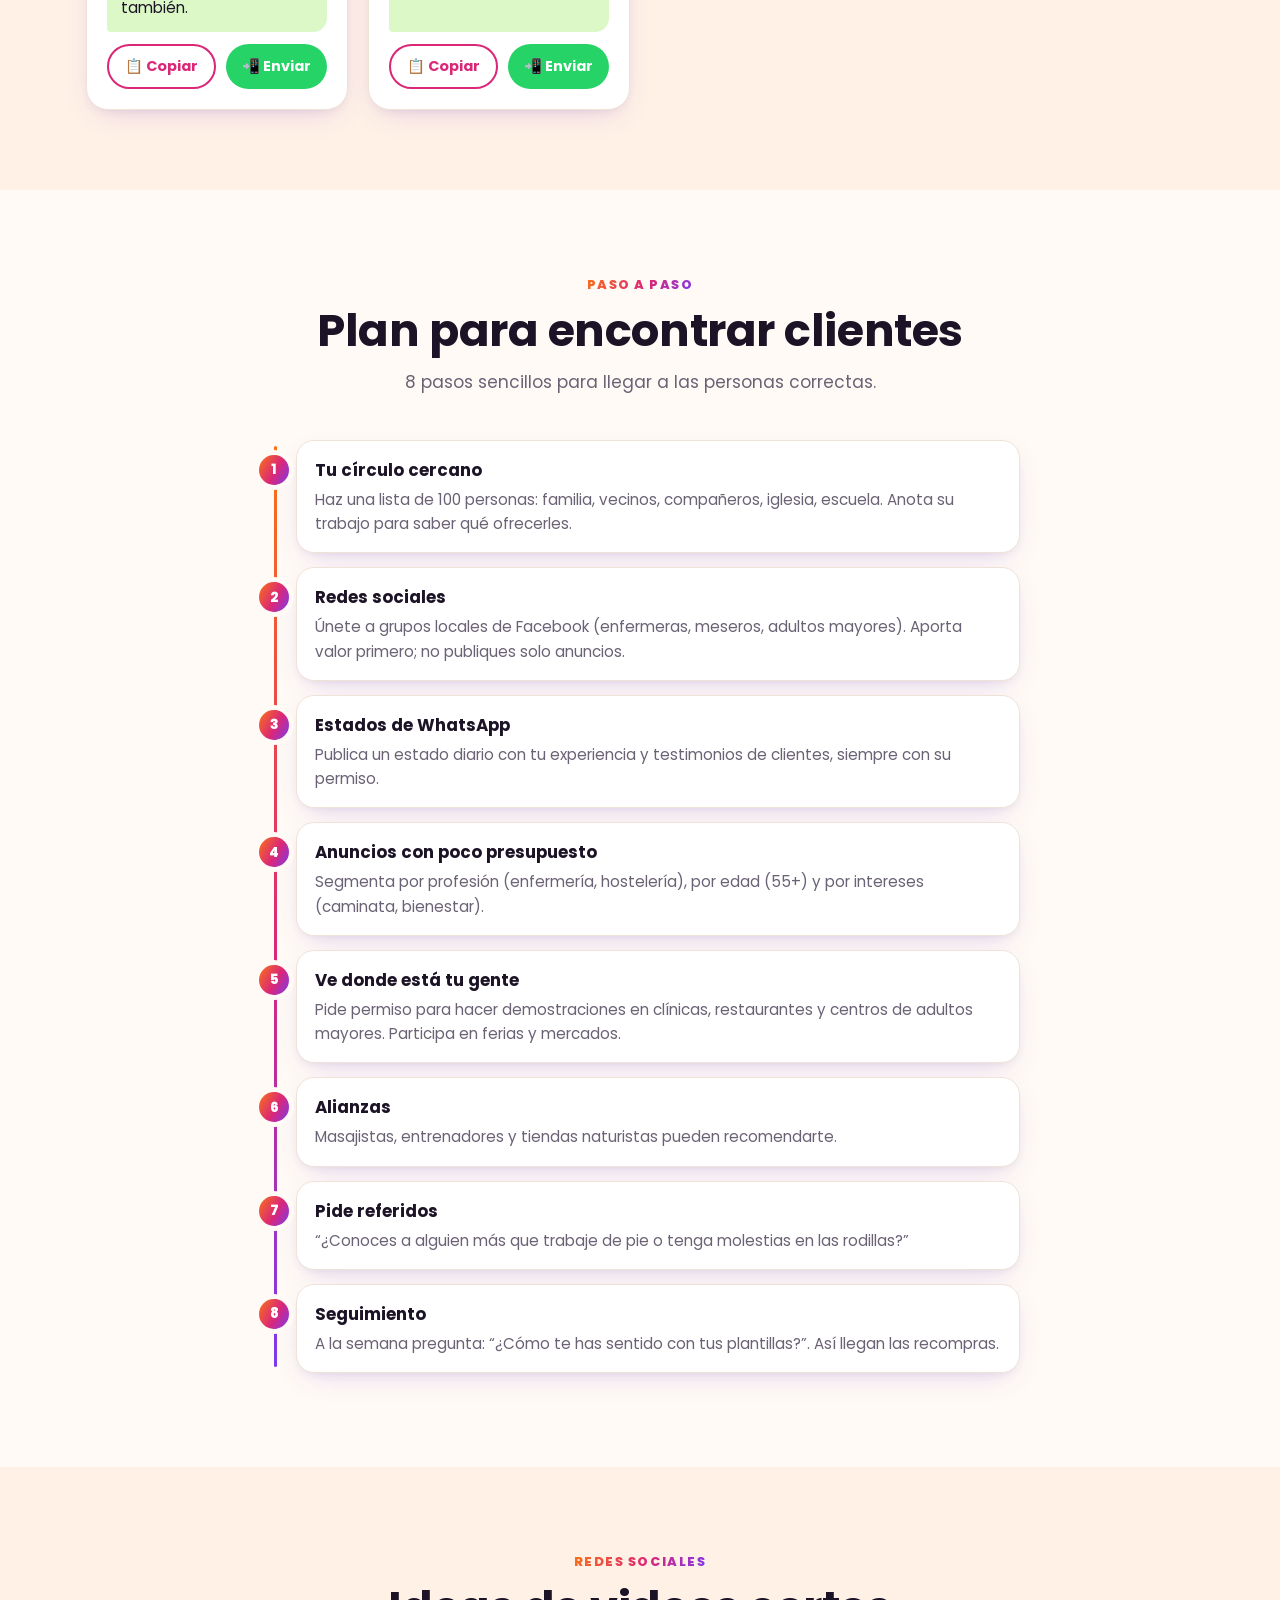
==== commit c1217009: "Quita los nombres de minerales no confirmados de Alcaline Max Co-Authored-By: Claude Opus 5.5 <norep" ====
--- a/index.html
+++ b/index.html
@@ -168,7 +168,7 @@
         <h3 class="aqh">Jarra S.W.S Alcaline Max</h3>
         <p class="aqp">Un filtro de 5 capas, 10 Ion Balls y un imán de 3400 Gauss trabajan juntos para darte un agua que se ve, sabe y se siente diferente.</p>
         <div class="aqchips">
-          <span>🧪 pH más alto</span><span>💎 Calcio, magnesio y potasio</span><span>🚫 Menos cloro</span><span>♻️ 1000 L por repuesto</span>
+          <span>🧪 pH más alto</span><span>💎 Con minerales</span><span>🚫 Menos cloro</span><span>♻️ 1000 L por repuesto</span>
         </div>
         <p class="aqprice">US$ 869.70 <small>precio de referencia · pregúntame el de tu país</small></p>
         <div class="row">
@@ -182,7 +182,7 @@
     </div>
     <div class="aqgrid">
       <div class="aqc rv"><div class="ti">🧪</div><h3>Agua alcalina</h3><p>Las esferas alcalinas del filtro suben el pH del agua para que sea más suave y agradable de tomar.</p></div>
-      <div class="aqc rv d1"><div class="ti">💎</div><h3>Con minerales que tu cuerpo necesita</h3><p>Su capa de minerales le aporta al agua calcio, magnesio y potasio, minerales que usas todos los días.</p></div>
+      <div class="aqc rv d1"><div class="ti">💎</div><h3>Agua con minerales</h3><p>Su capa de minerales le aporta minerales al agua y le da un sabor más agradable.</p></div>
       <div class="aqc rv d2"><div class="ti">🌊</div><h3>Agua llena de vida</h3><p>Según la marca, sus 10 Ion Balls y el imán de 3400 Gauss dejan el agua ionizada y magnetizada.</p></div>
       <div class="aqc rv"><div class="ti">🚫</div><h3>Menos cloro, mejor sabor</h3><p>Dos capas de carbón activado, una con plata coloidal, retienen el cloro, los olores y las partículas.</p></div>
       <div class="aqc rv d1"><div class="ti">💧</div><h3>Te hidratas mejor</h3><p>Un agua tan rica que te dan ganas de tomar más. Así tú y tu familia beben el agua que su cuerpo pide.</p></div>
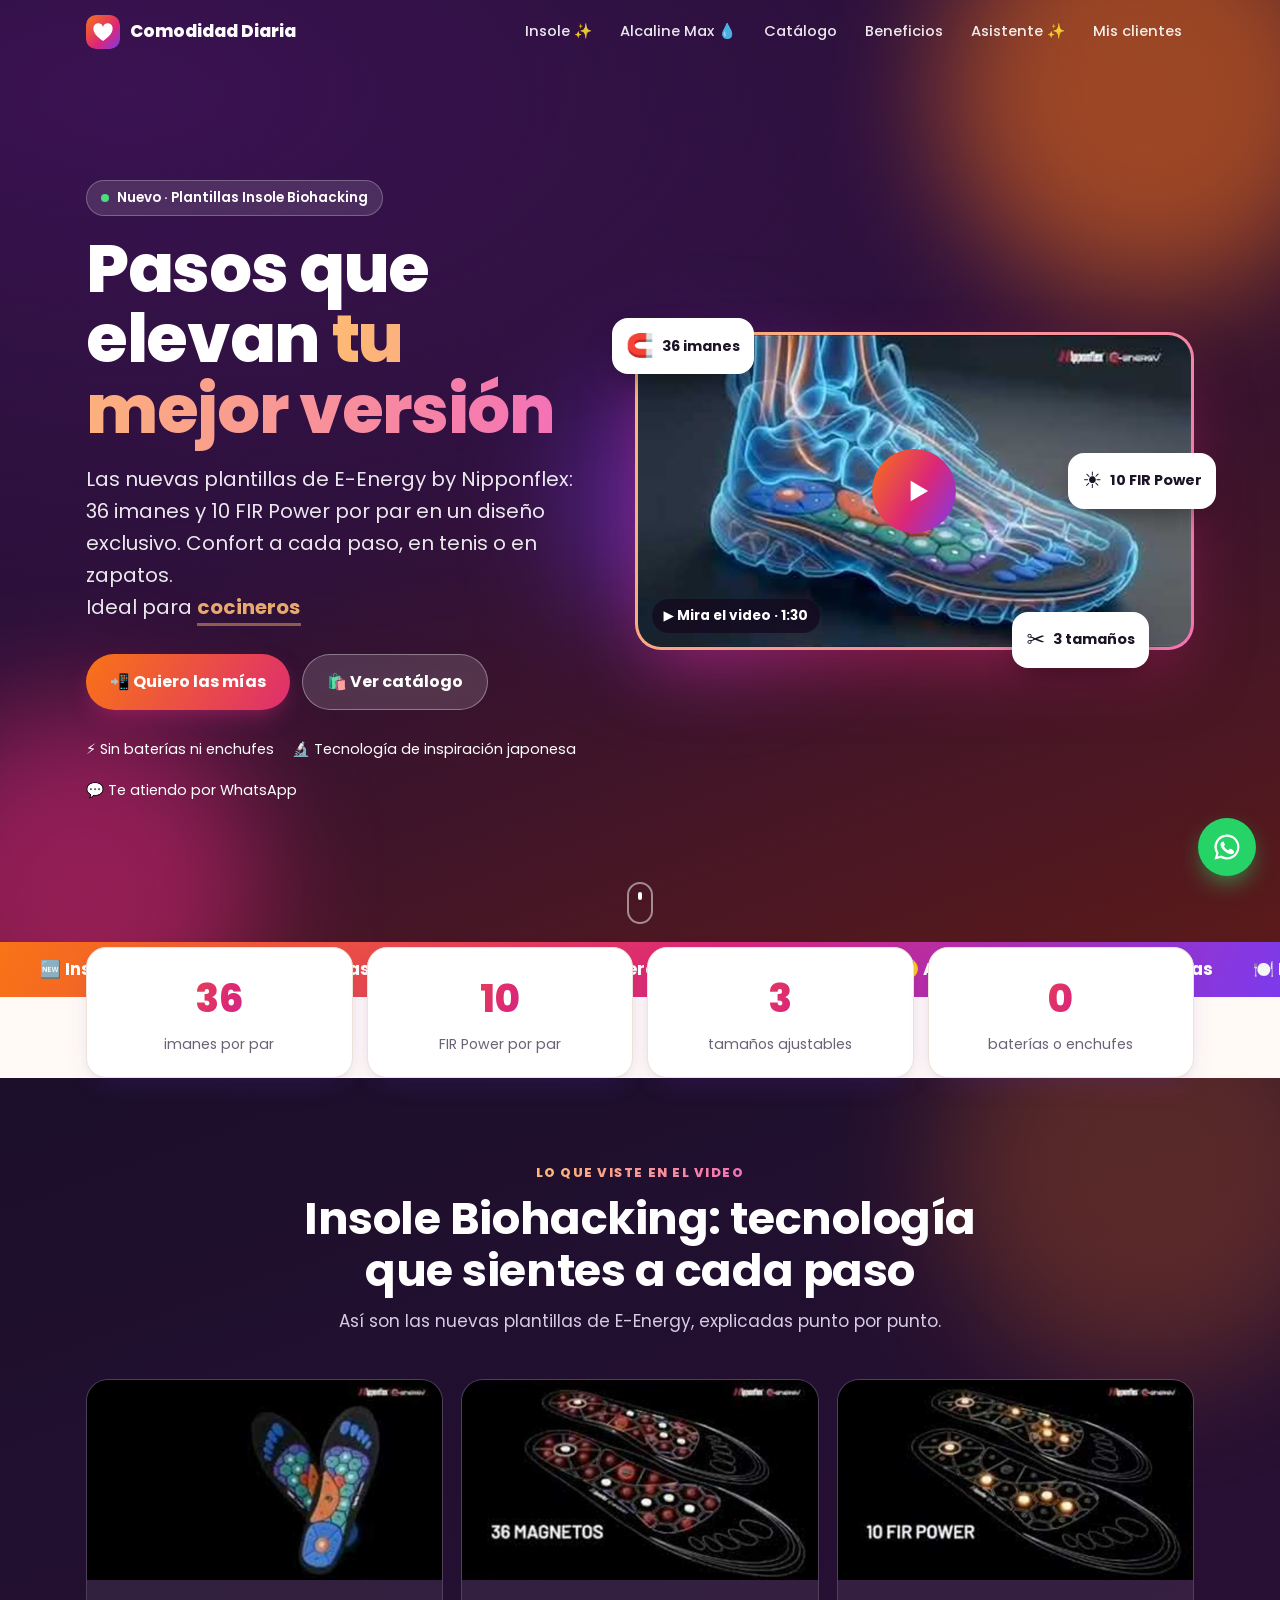
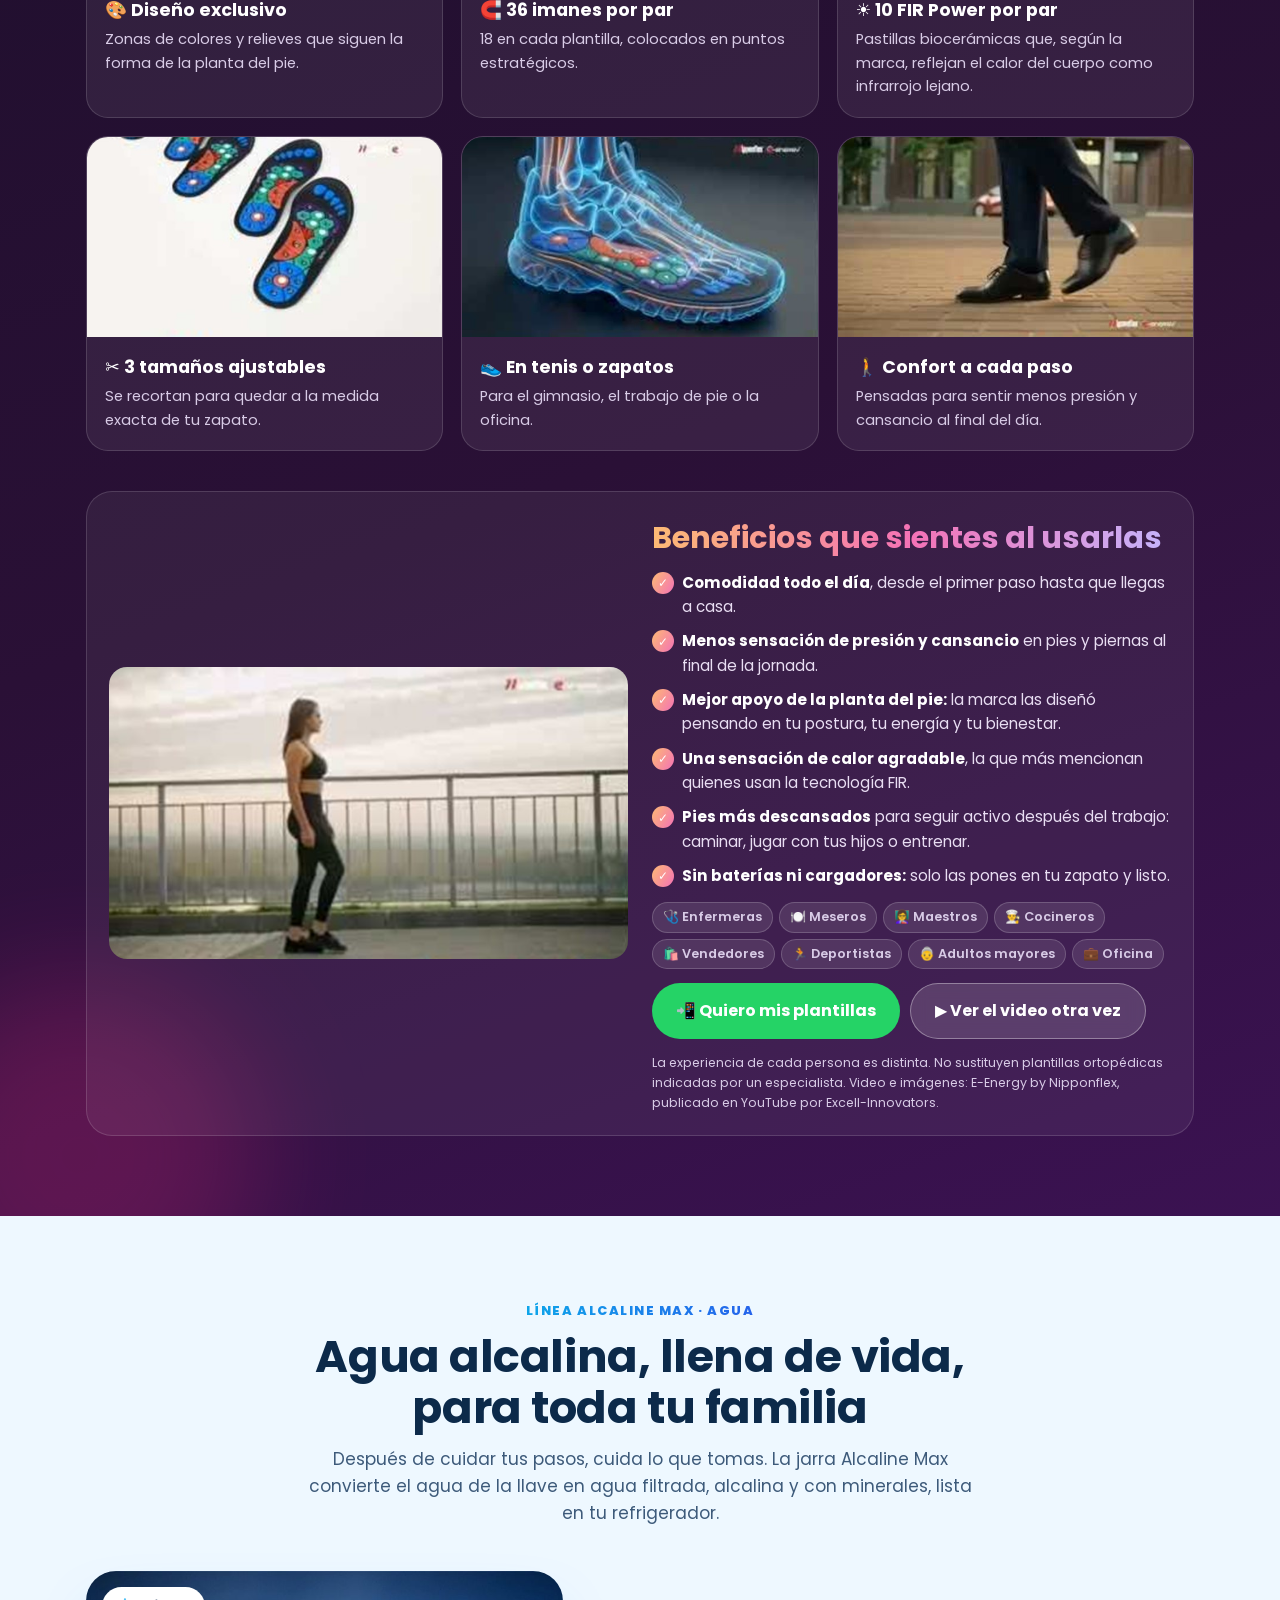
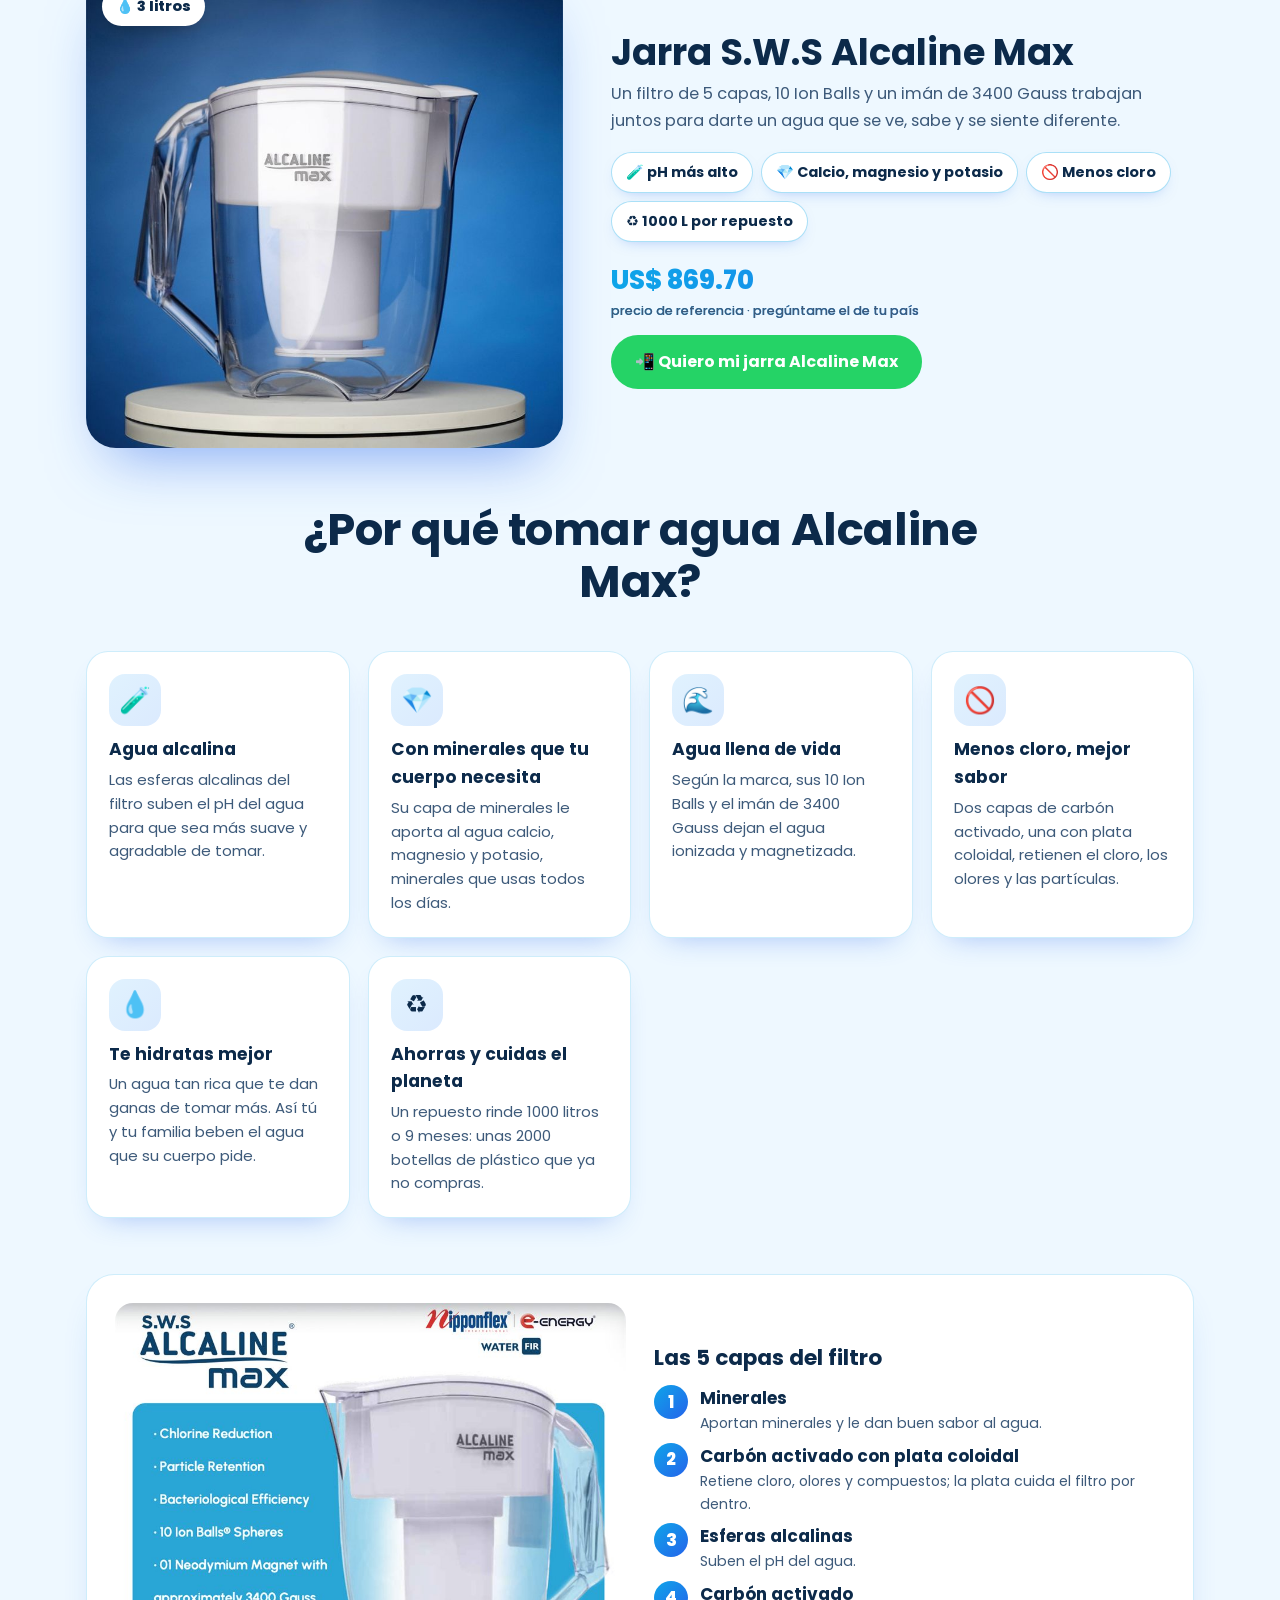
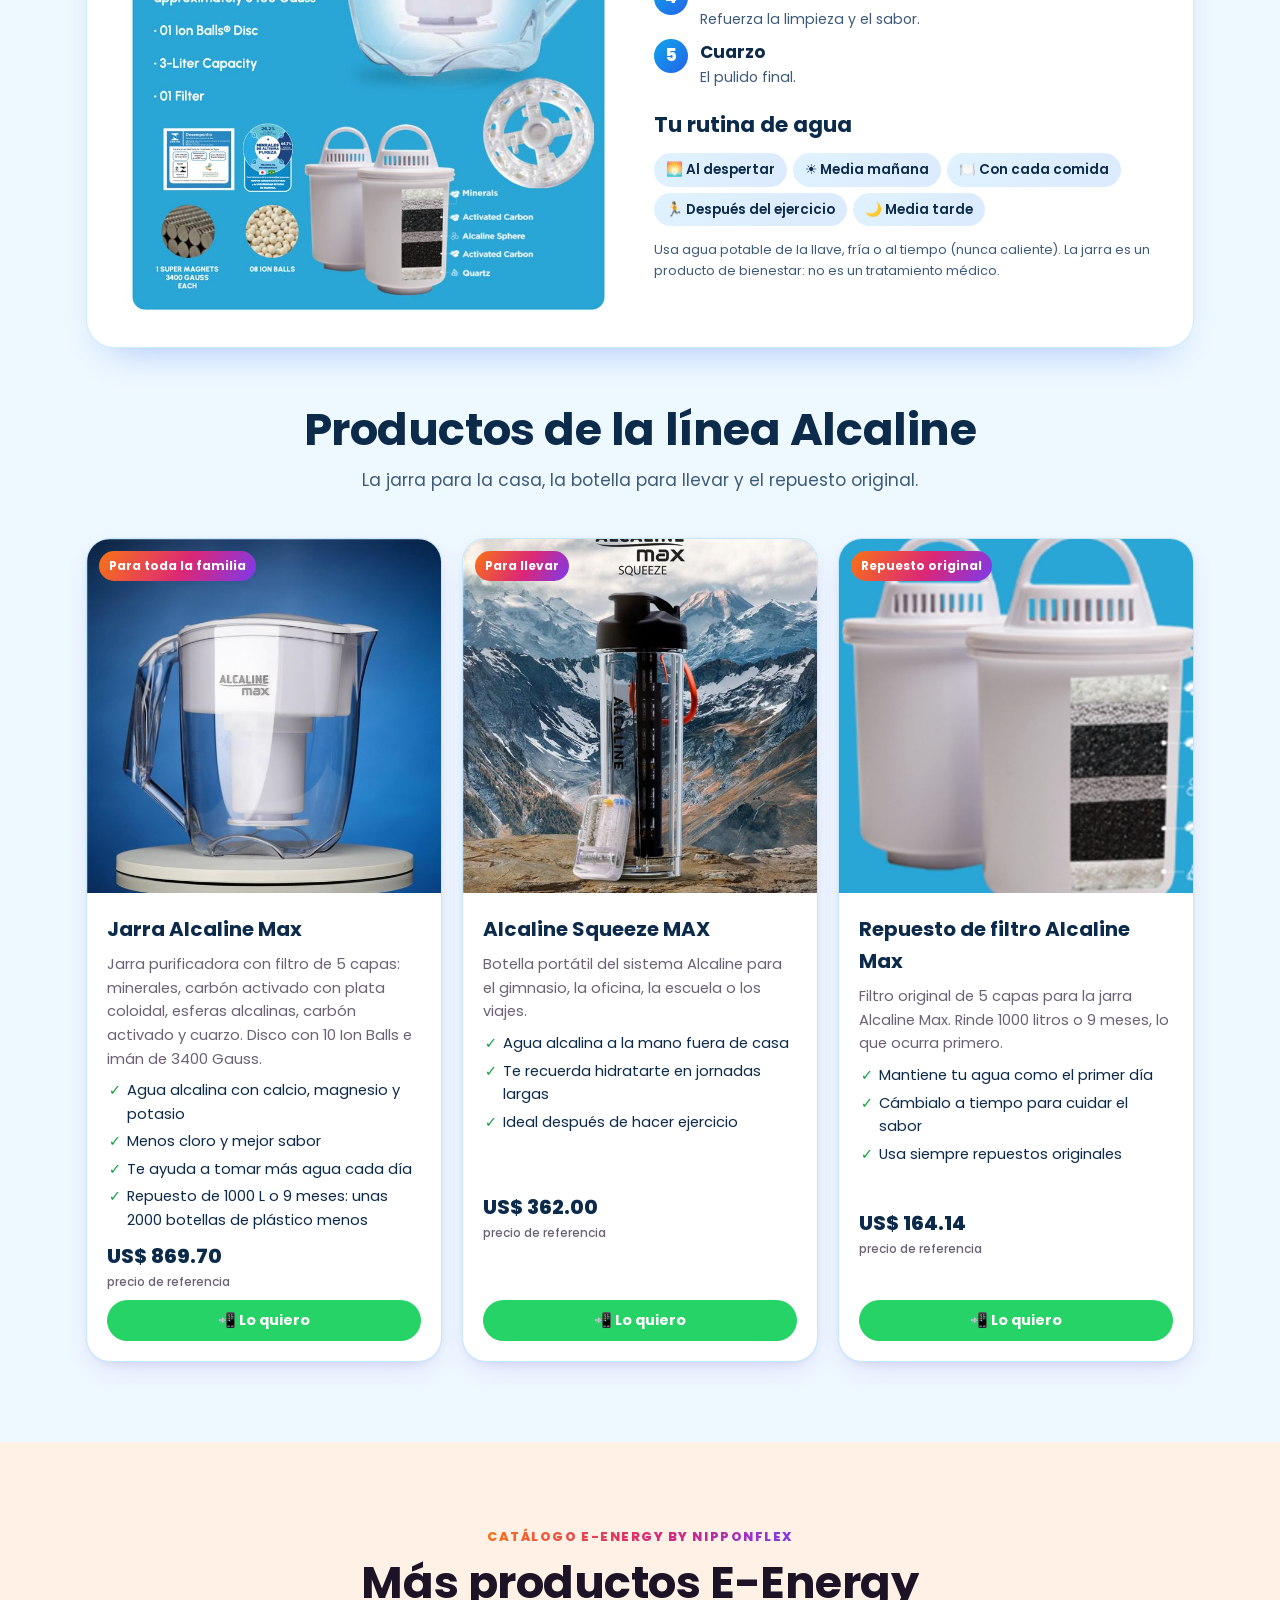
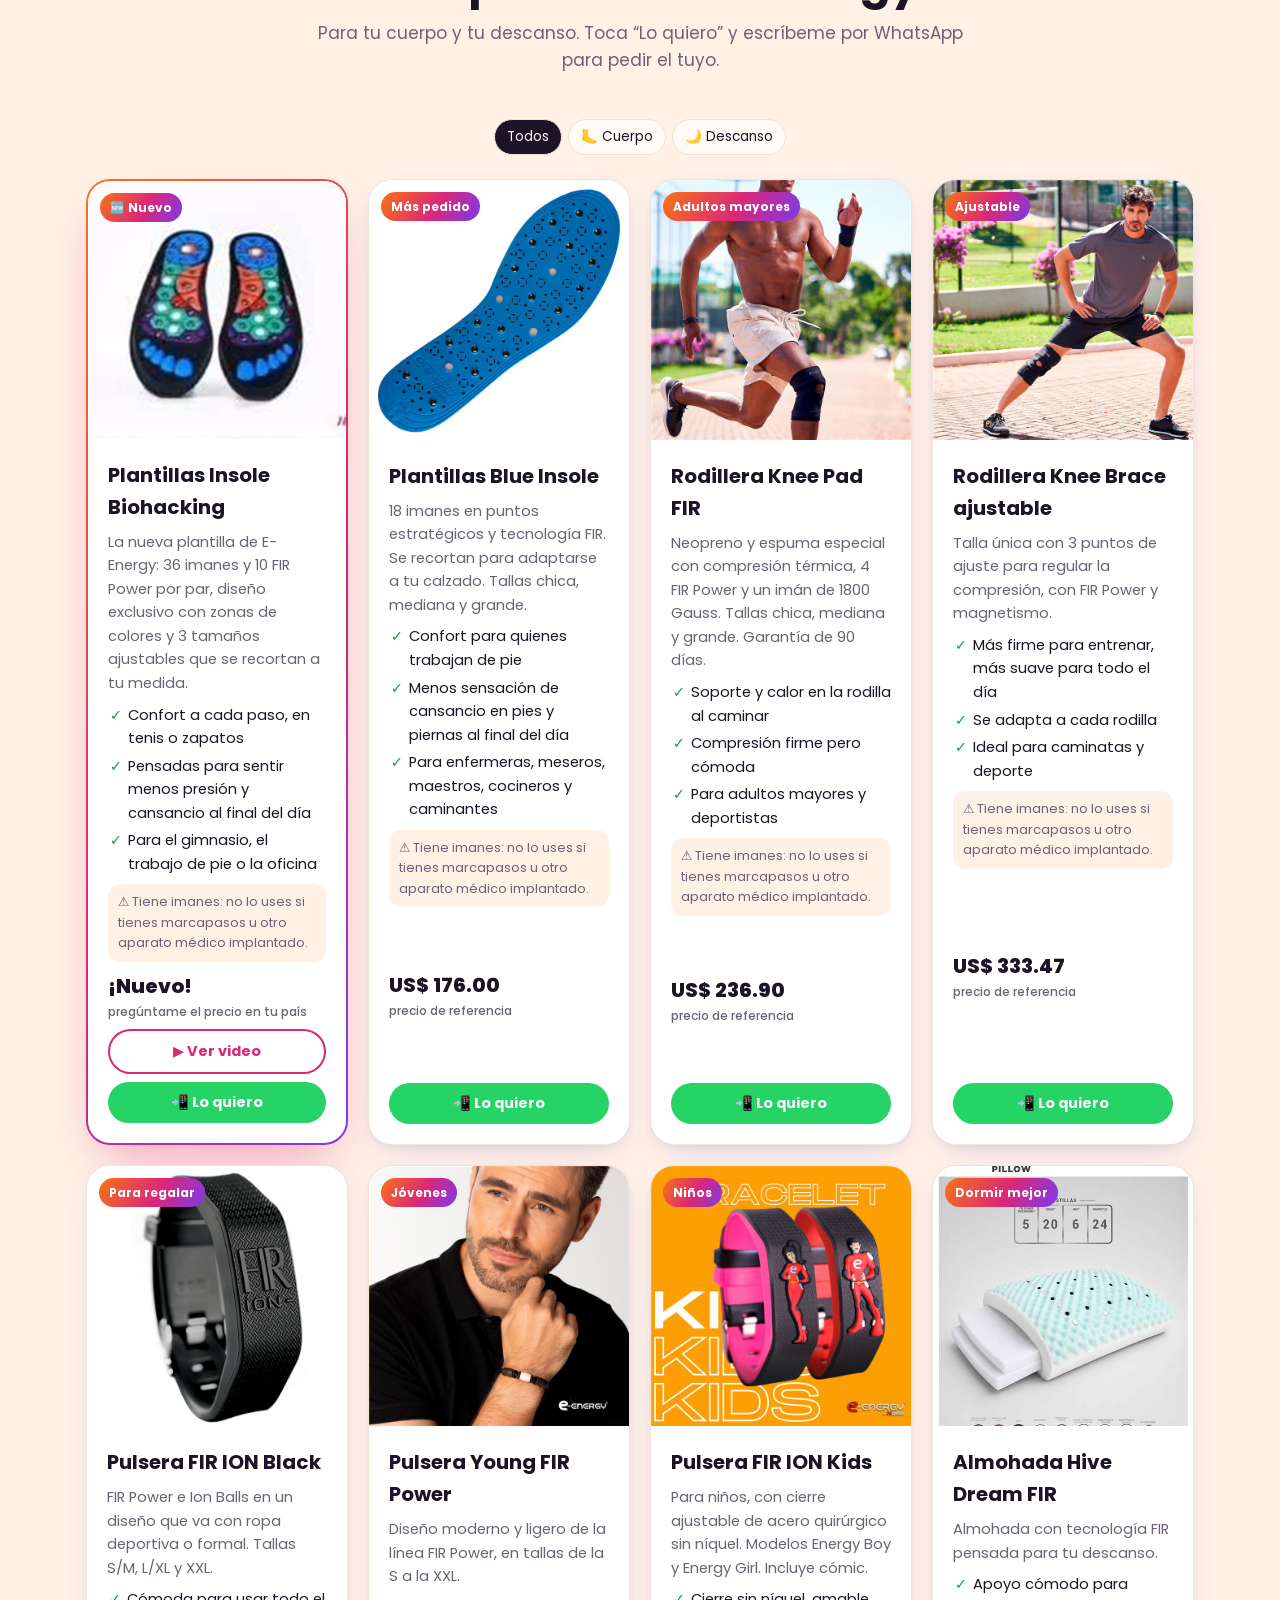
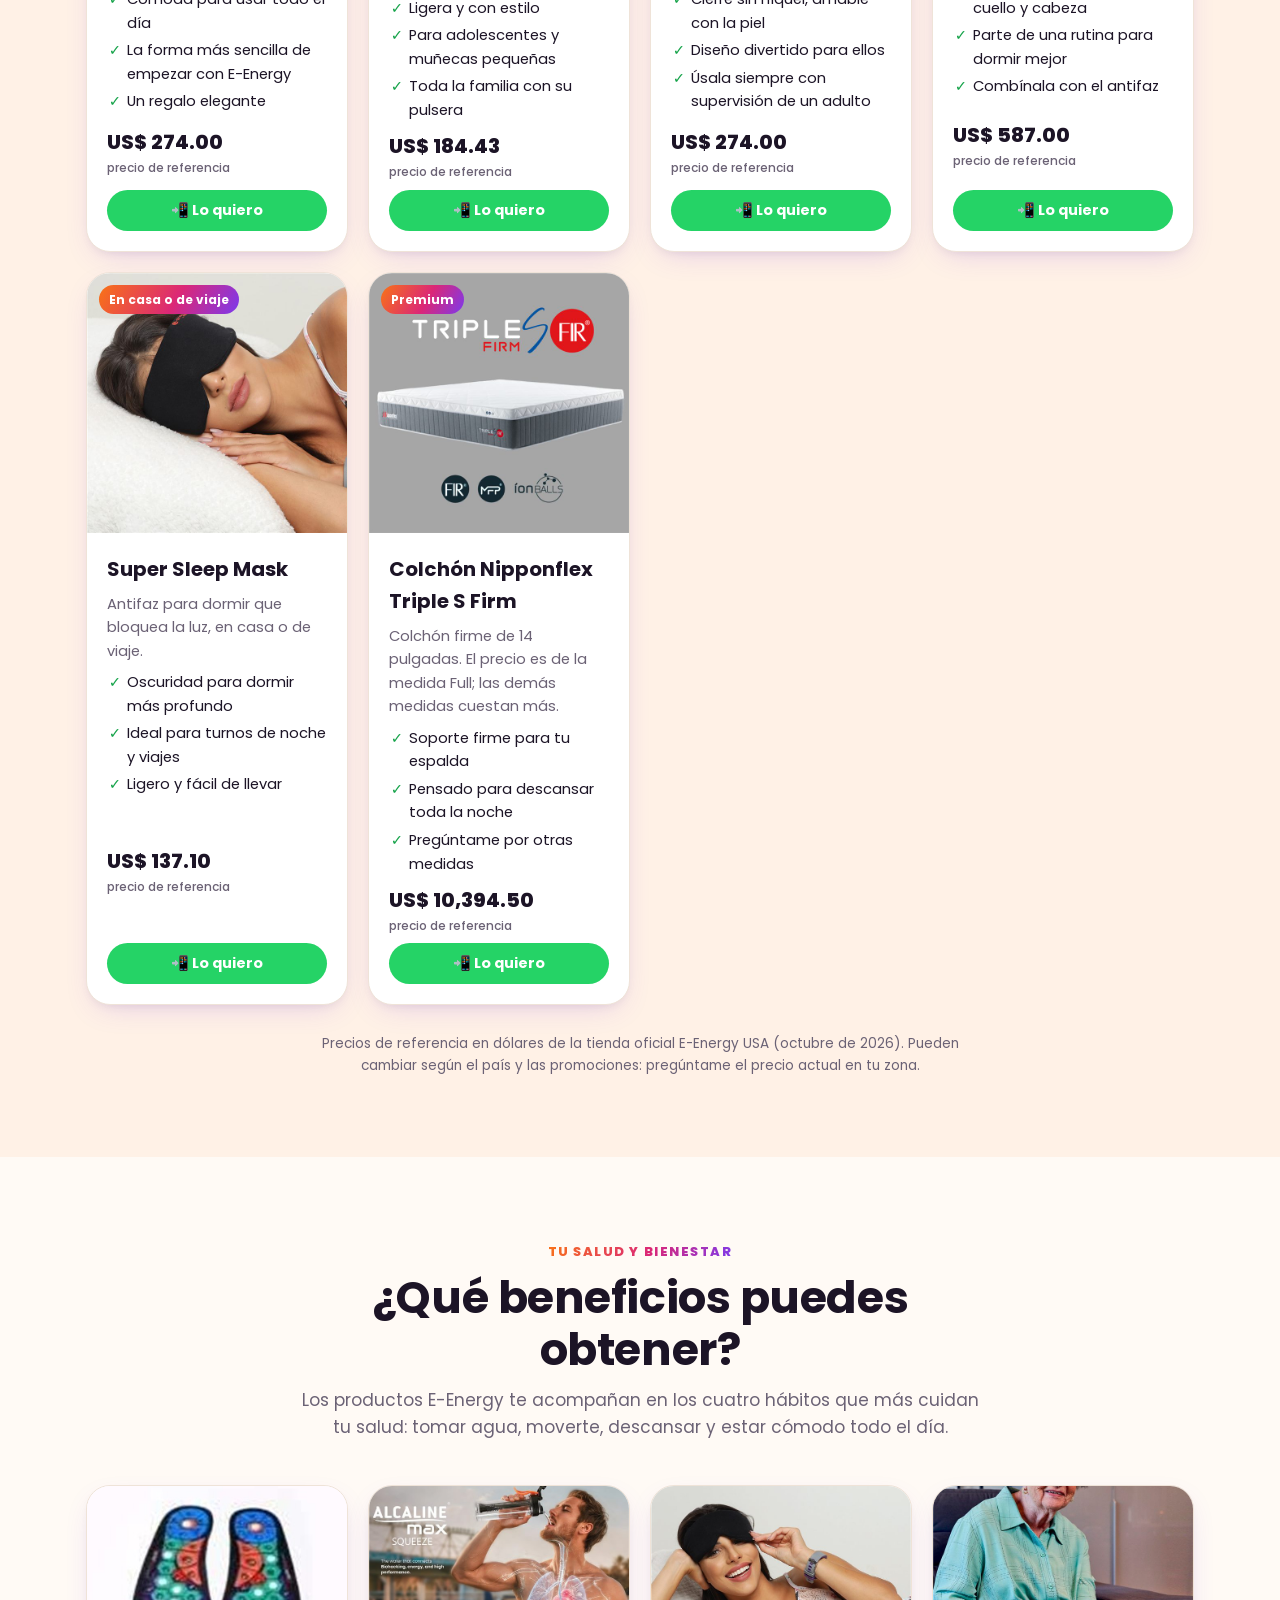
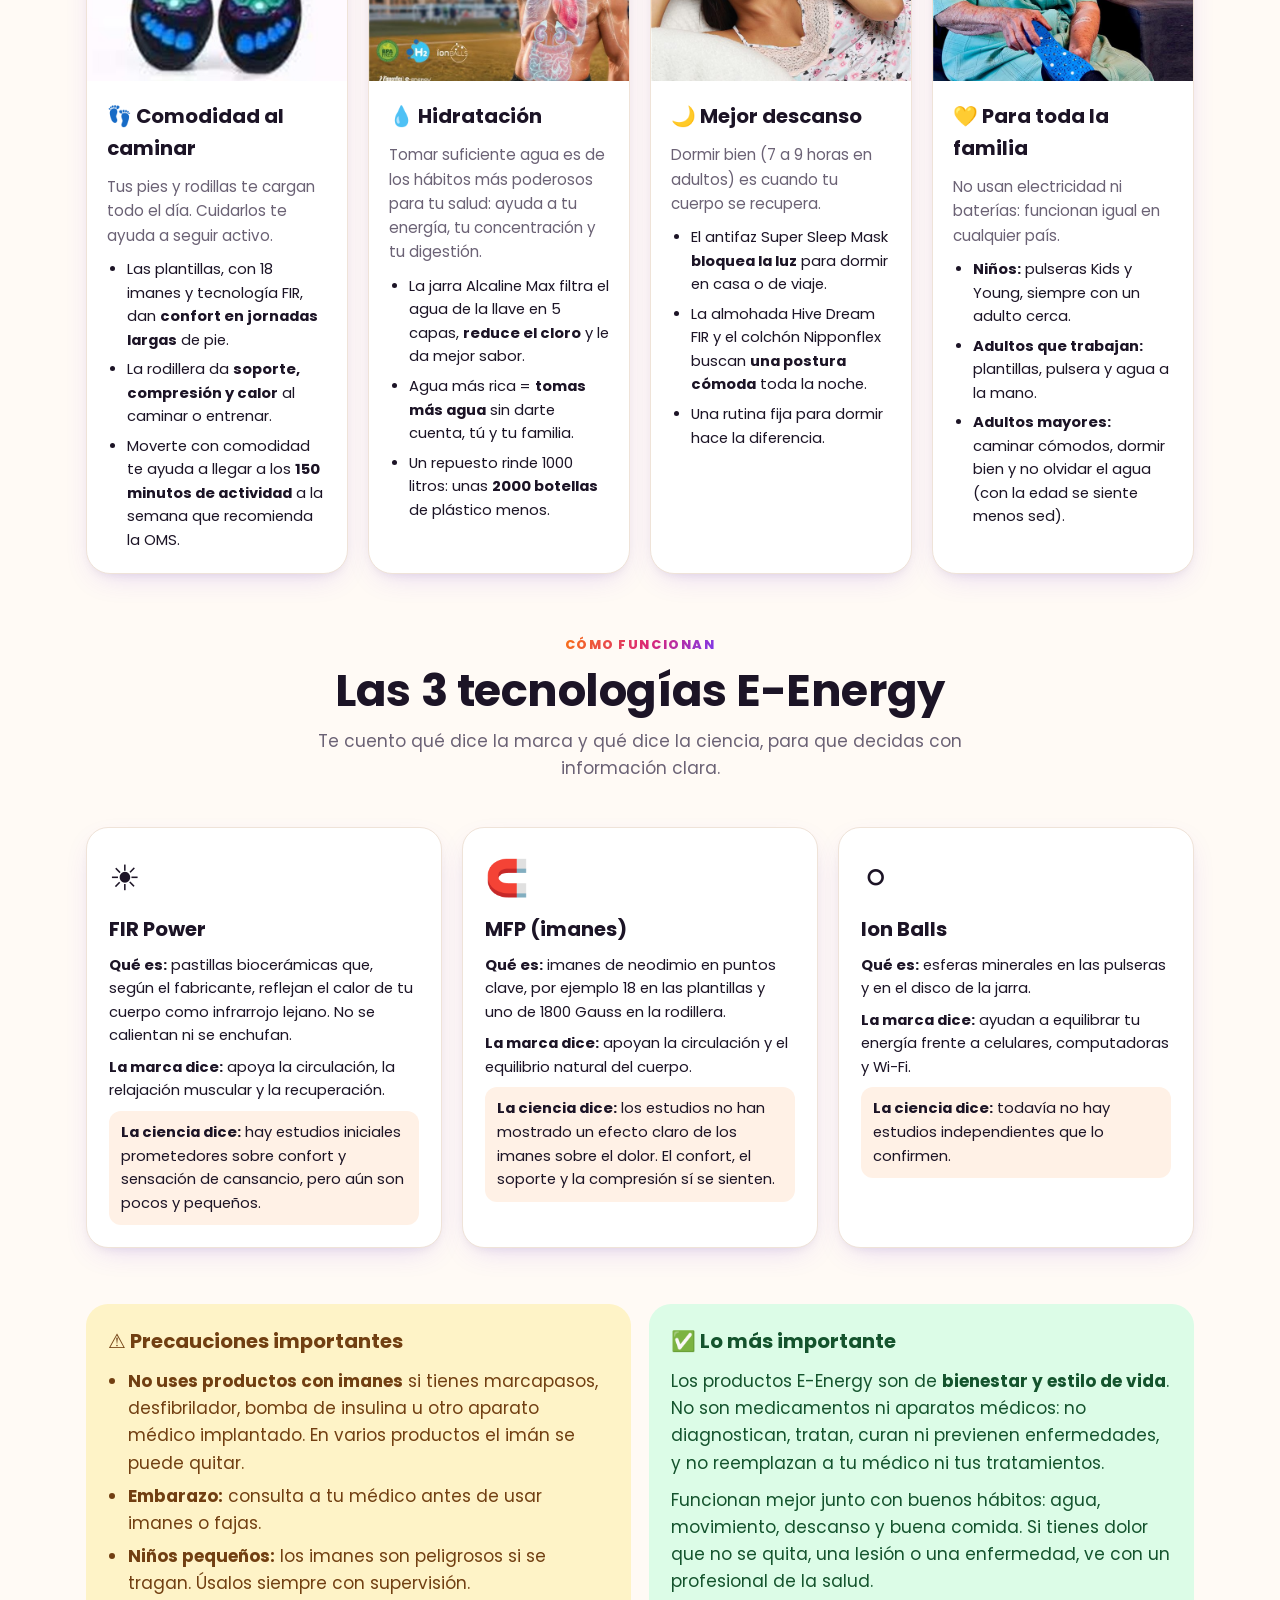
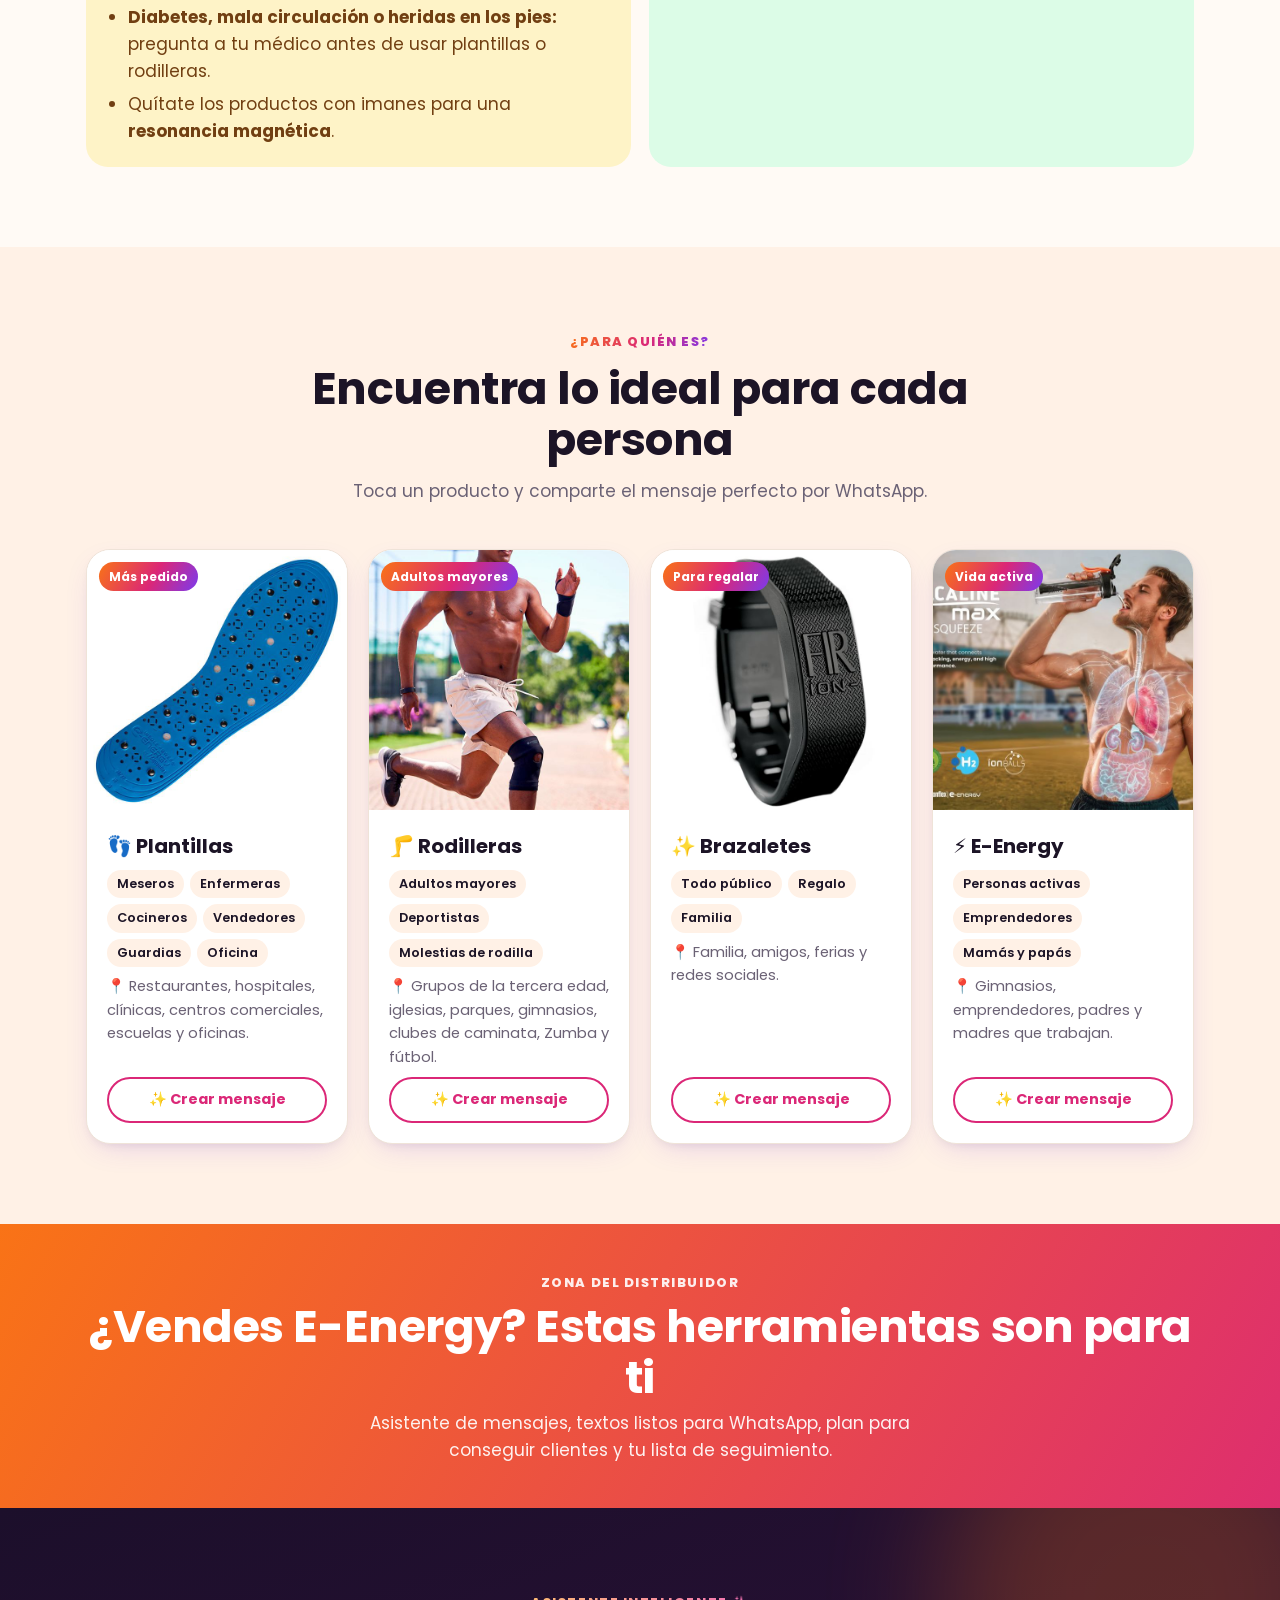
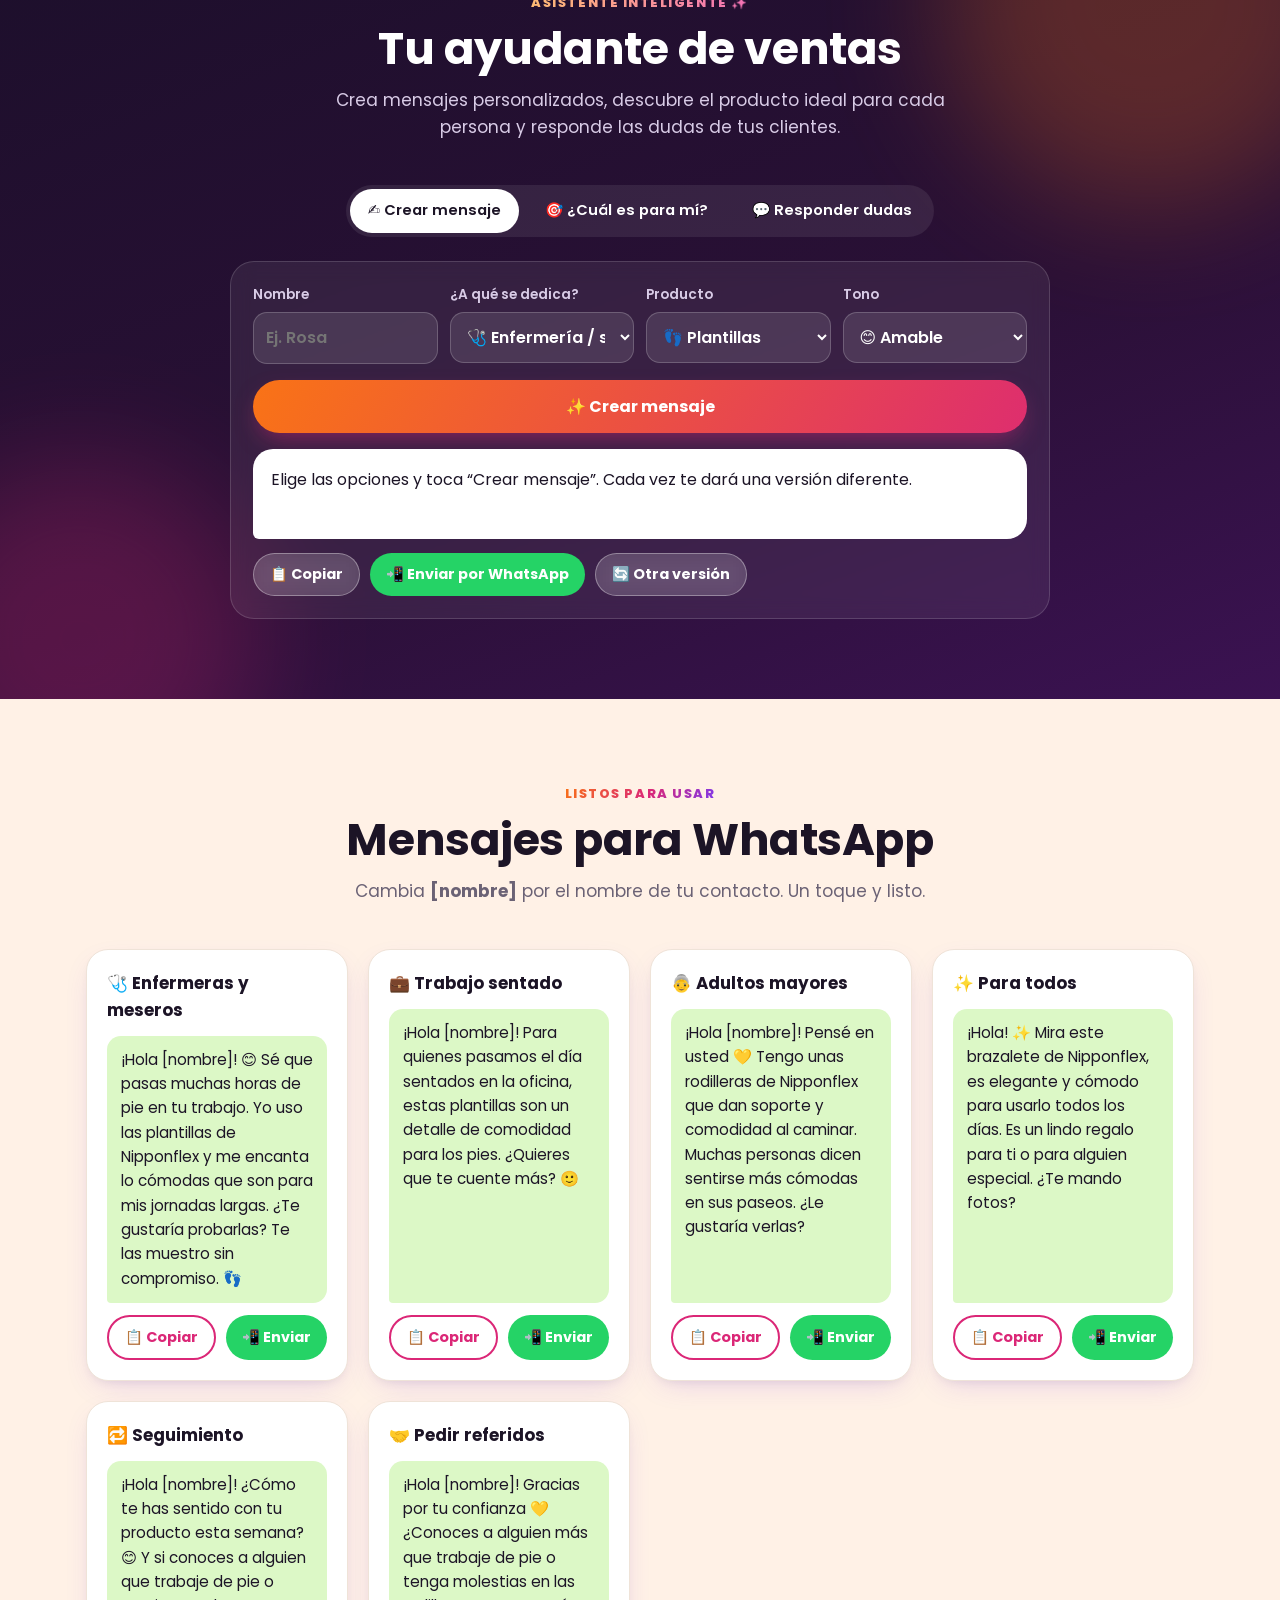
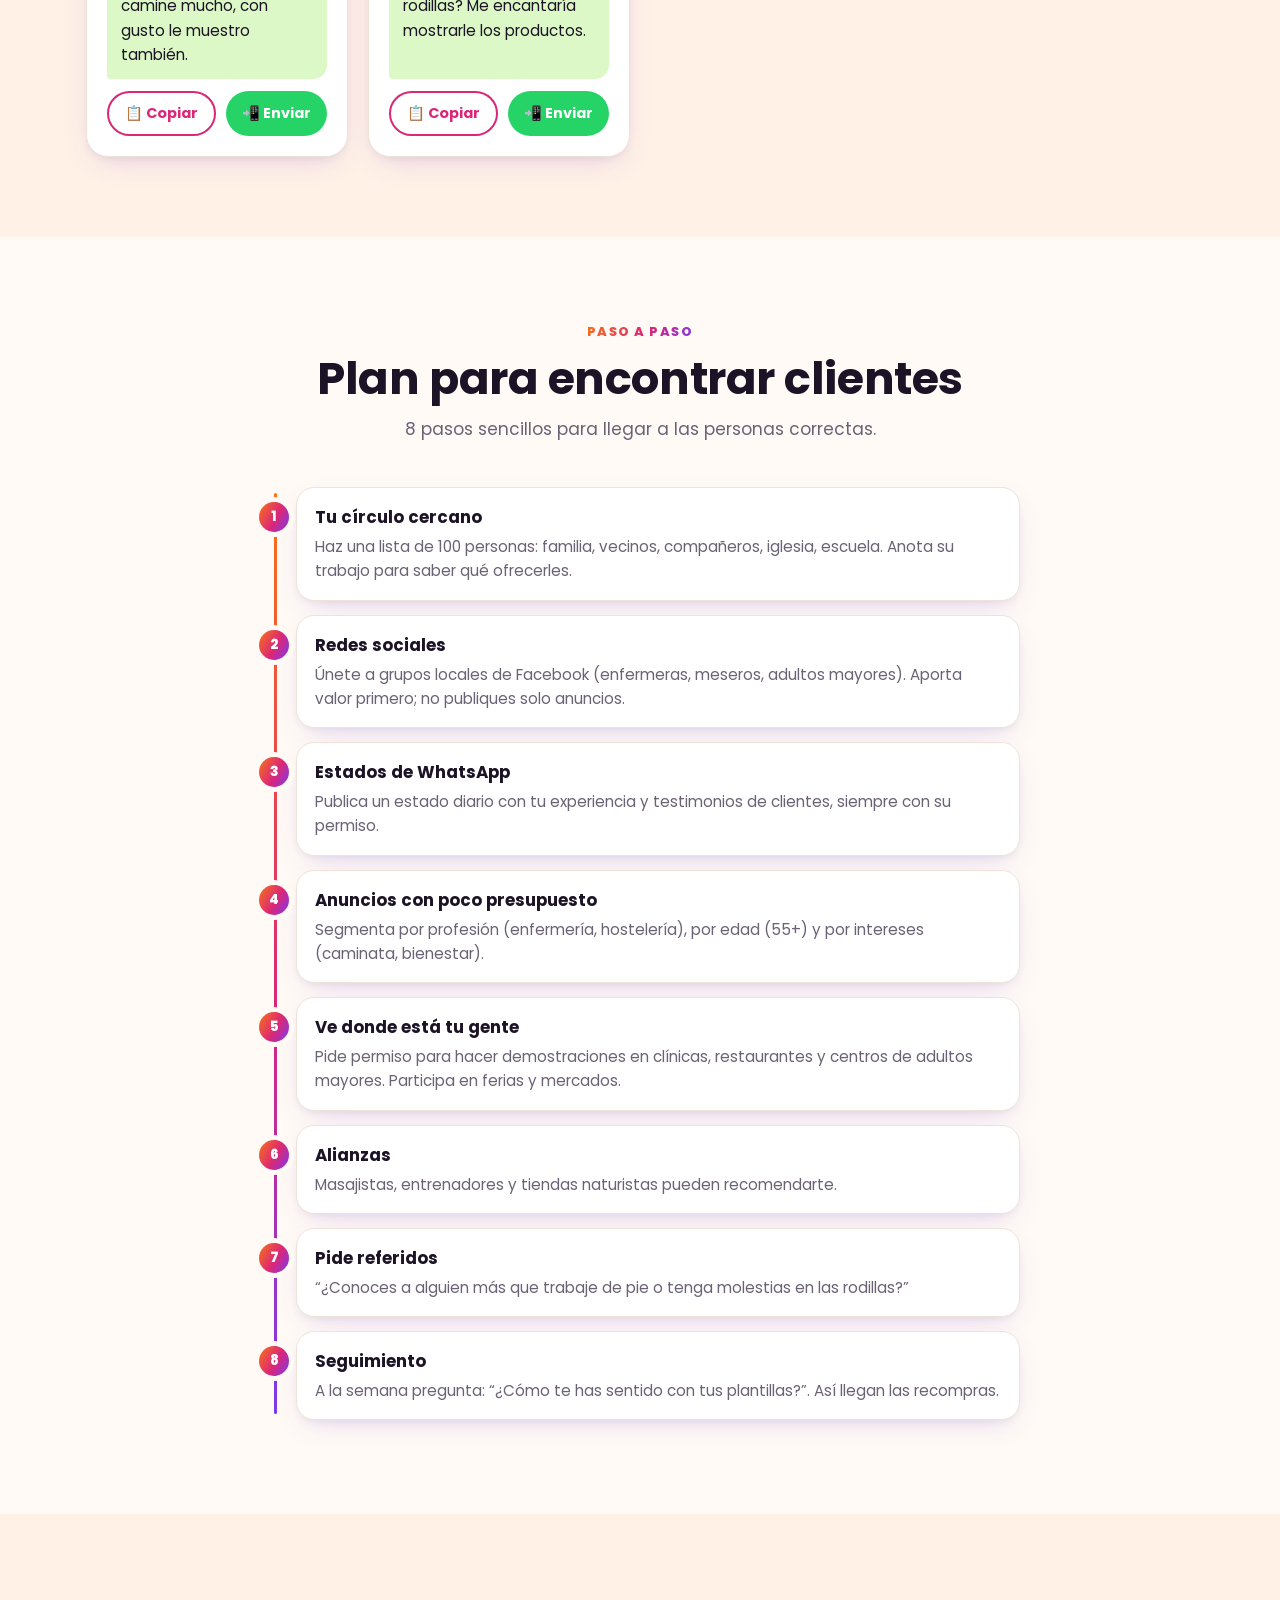
==== commit 630694b7: "Vuelve a mencionar calcio, magnesio y potasio en Alcaline Max Co-Authored-By: Claude Opus 5.5 <norep" ====
--- a/index.html
+++ b/index.html
@@ -168,7 +168,7 @@
         <h3 class="aqh">Jarra S.W.S Alcaline Max</h3>
         <p class="aqp">Un filtro de 5 capas, 10 Ion Balls y un imán de 3400 Gauss trabajan juntos para darte un agua que se ve, sabe y se siente diferente.</p>
         <div class="aqchips">
-          <span>🧪 pH más alto</span><span>💎 Con minerales</span><span>🚫 Menos cloro</span><span>♻️ 1000 L por repuesto</span>
+          <span>🧪 pH más alto</span><span>💎 Calcio, magnesio y potasio</span><span>🚫 Menos cloro</span><span>♻️ 1000 L por repuesto</span>
         </div>
         <p class="aqprice">US$ 869.70 <small>precio de referencia · pregúntame el de tu país</small></p>
         <div class="row">
@@ -182,7 +182,7 @@
     </div>
     <div class="aqgrid">
       <div class="aqc rv"><div class="ti">🧪</div><h3>Agua alcalina</h3><p>Las esferas alcalinas del filtro suben el pH del agua para que sea más suave y agradable de tomar.</p></div>
-      <div class="aqc rv d1"><div class="ti">💎</div><h3>Agua con minerales</h3><p>Su capa de minerales le aporta minerales al agua y le da un sabor más agradable.</p></div>
+      <div class="aqc rv d1"><div class="ti">💎</div><h3>Con minerales que tu cuerpo necesita</h3><p>Su capa de minerales le aporta al agua calcio, magnesio y potasio, minerales que usas todos los días.</p></div>
       <div class="aqc rv d2"><div class="ti">🌊</div><h3>Agua llena de vida</h3><p>Según la marca, sus 10 Ion Balls y el imán de 3400 Gauss dejan el agua ionizada y magnetizada.</p></div>
       <div class="aqc rv"><div class="ti">🚫</div><h3>Menos cloro, mejor sabor</h3><p>Dos capas de carbón activado, una con plata coloidal, retienen el cloro, los olores y las partículas.</p></div>
       <div class="aqc rv d1"><div class="ti">💧</div><h3>Te hidratas mejor</h3><p>Un agua tan rica que te dan ganas de tomar más. Así tú y tu familia beben el agua que su cuerpo pide.</p></div>
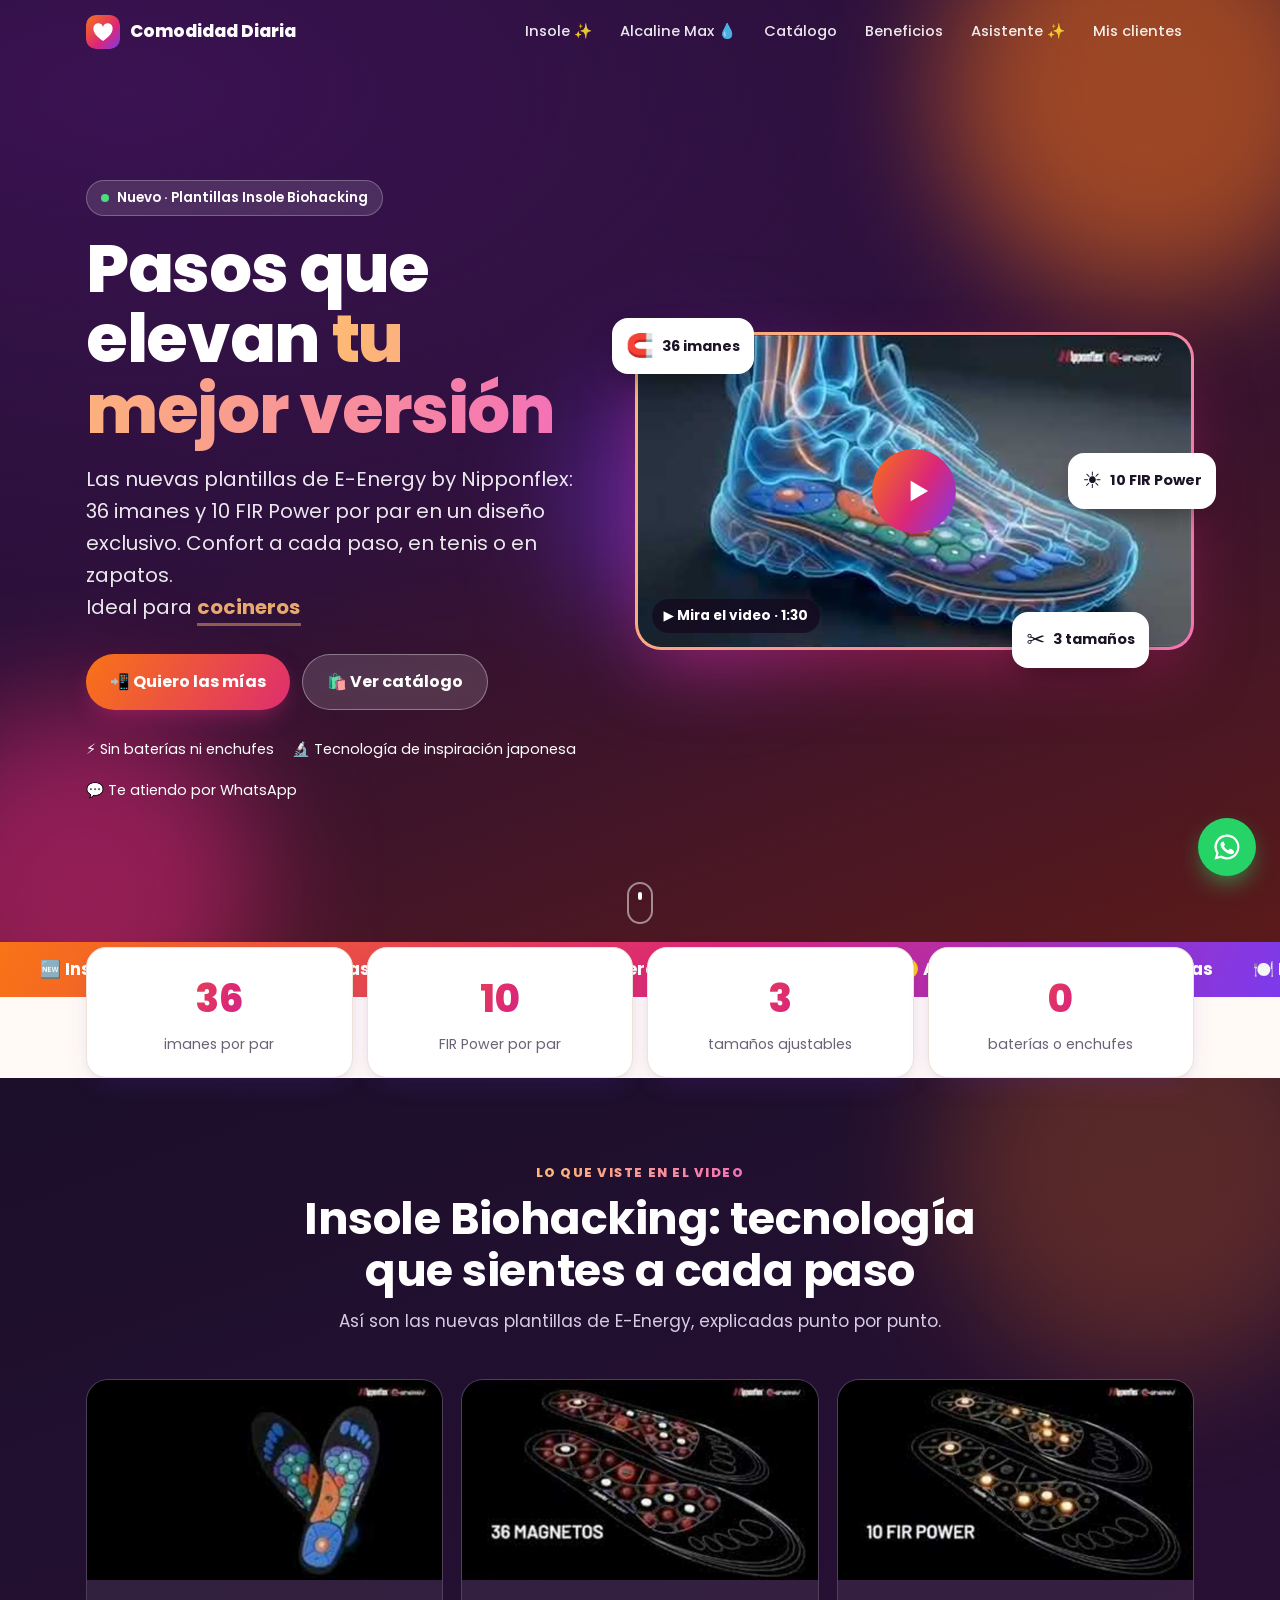
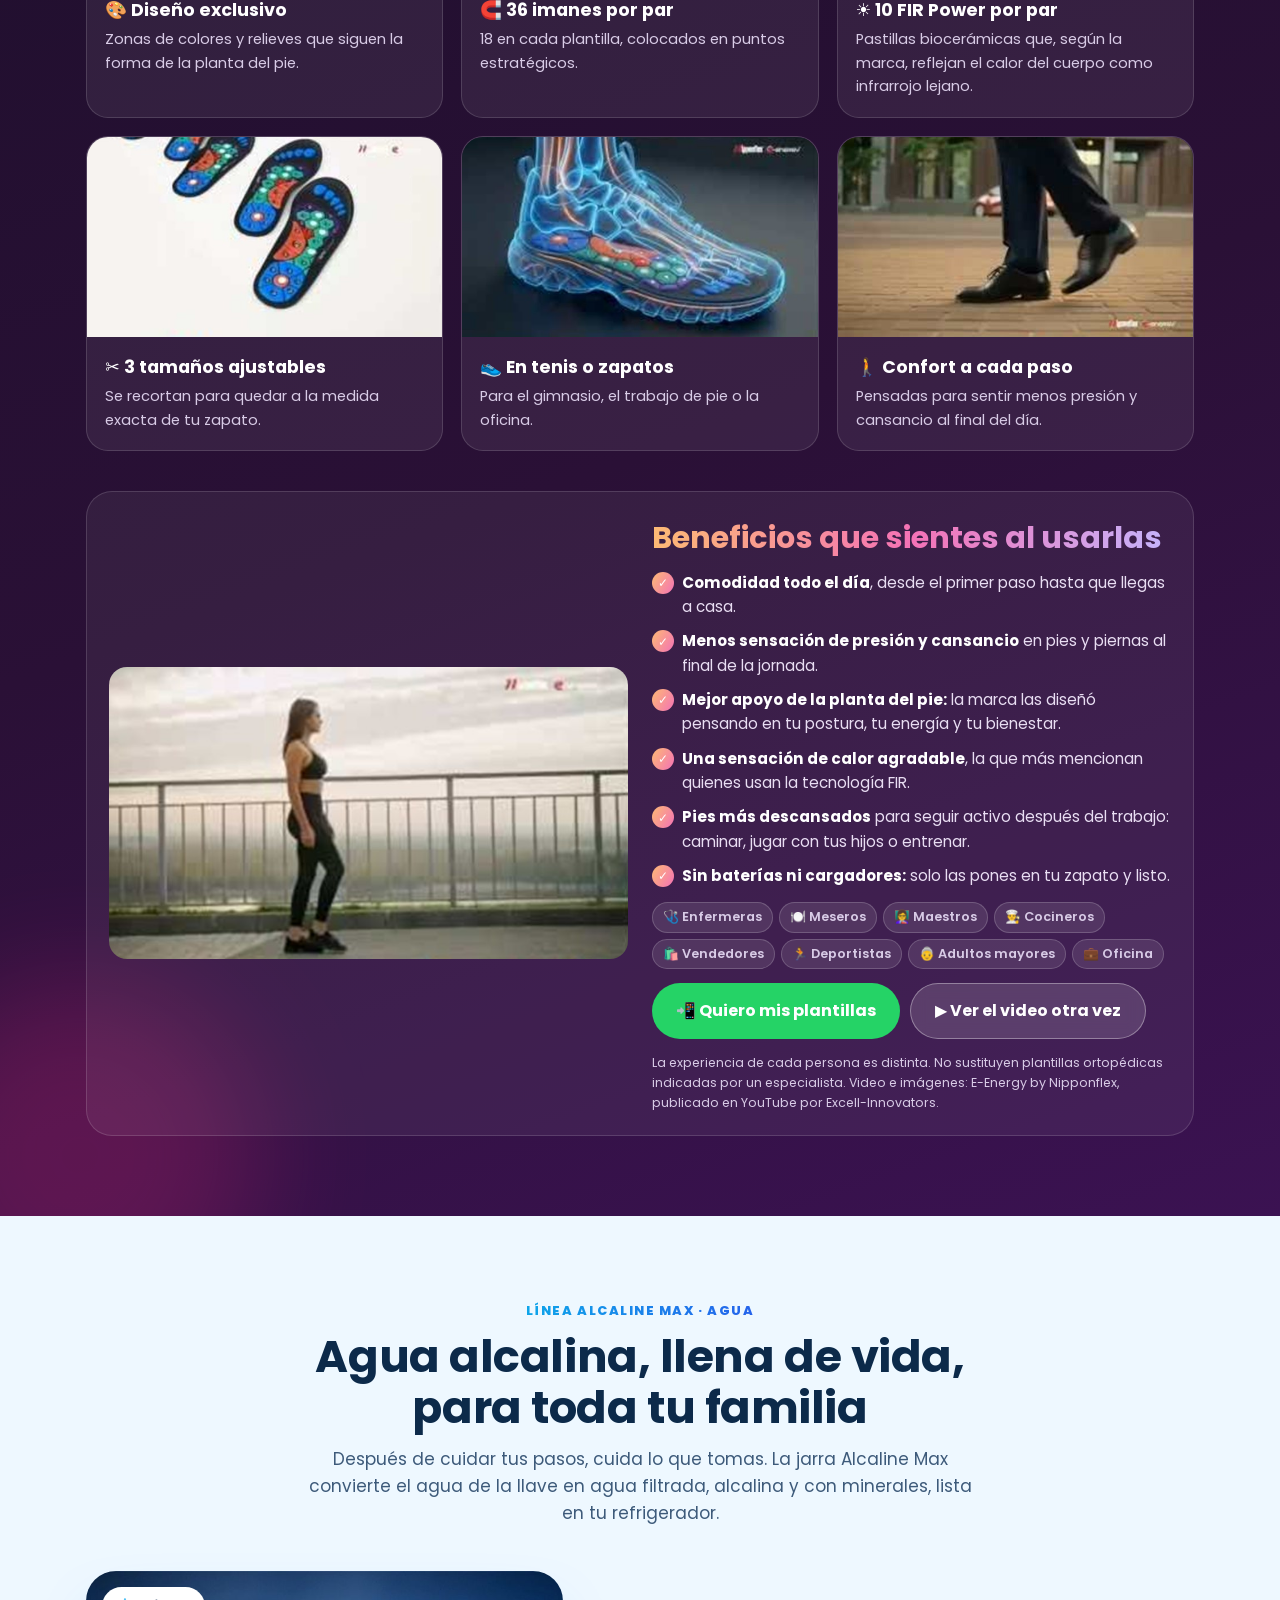
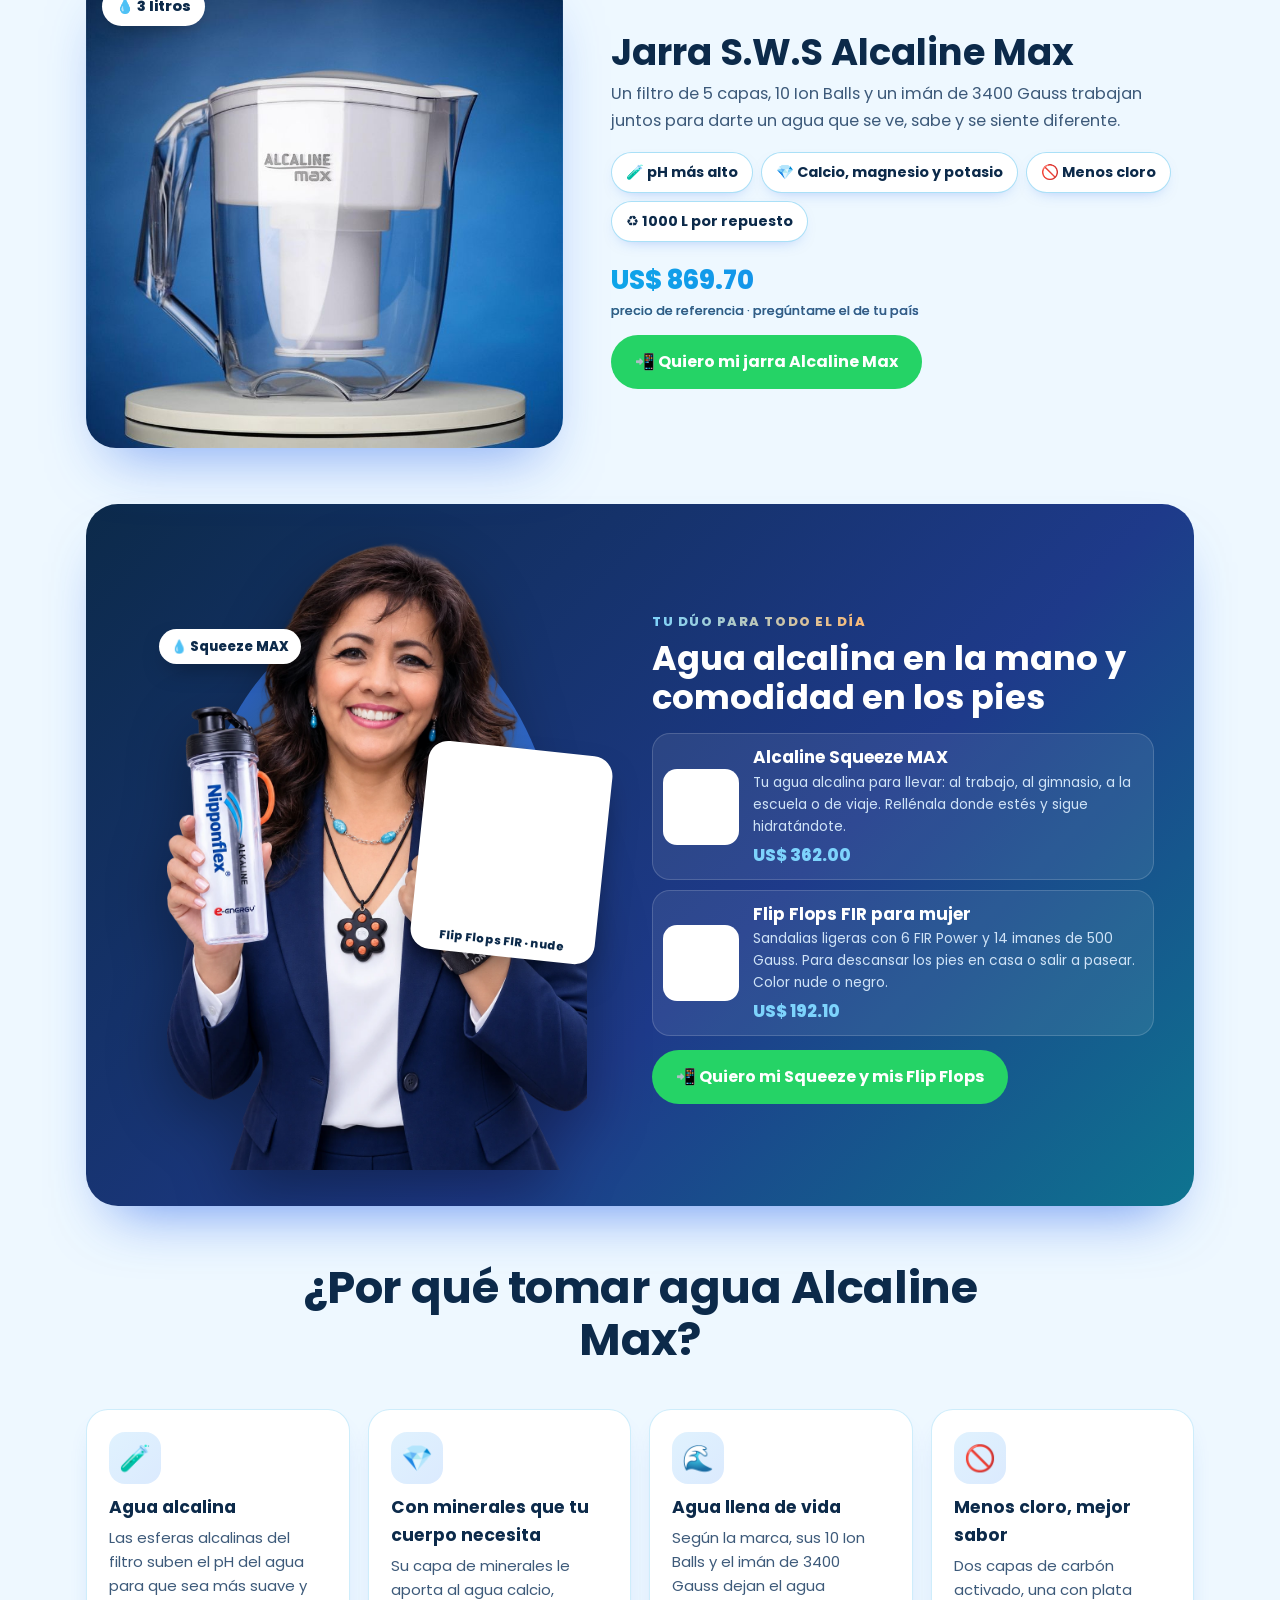
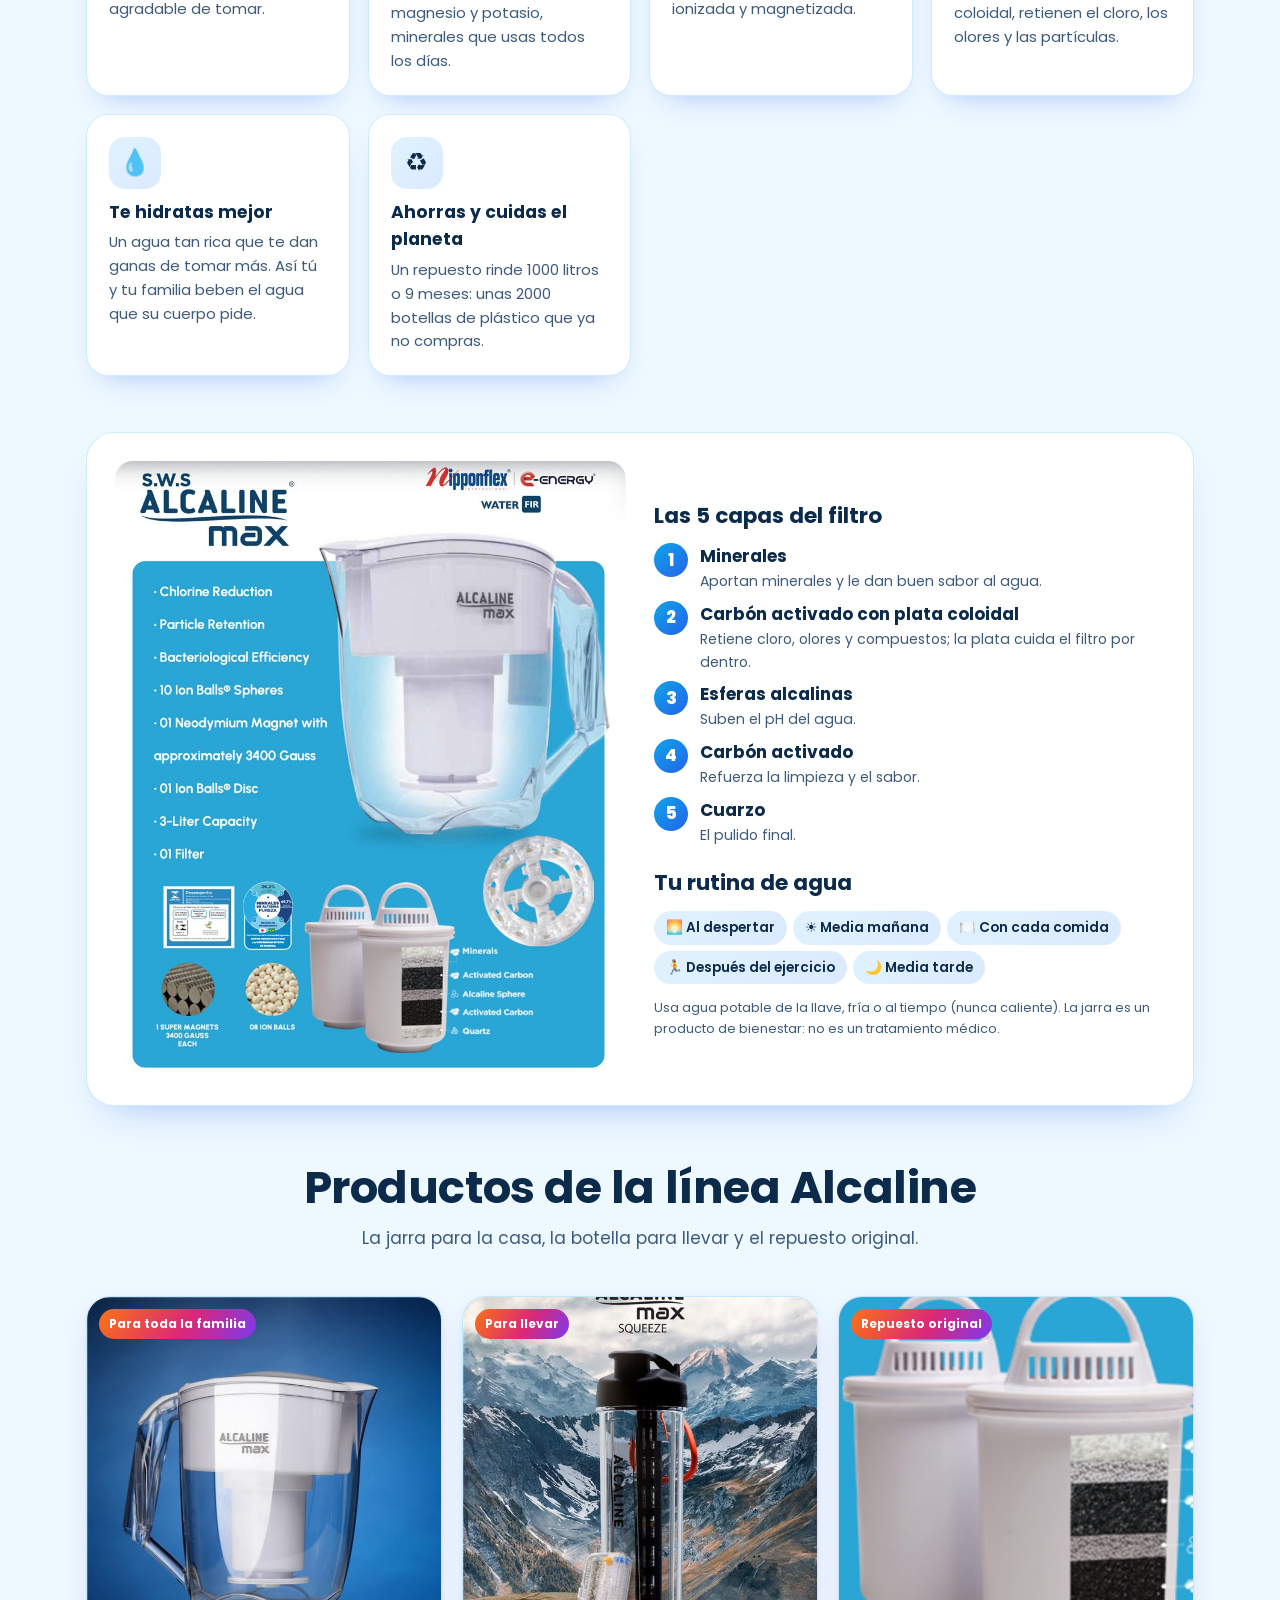
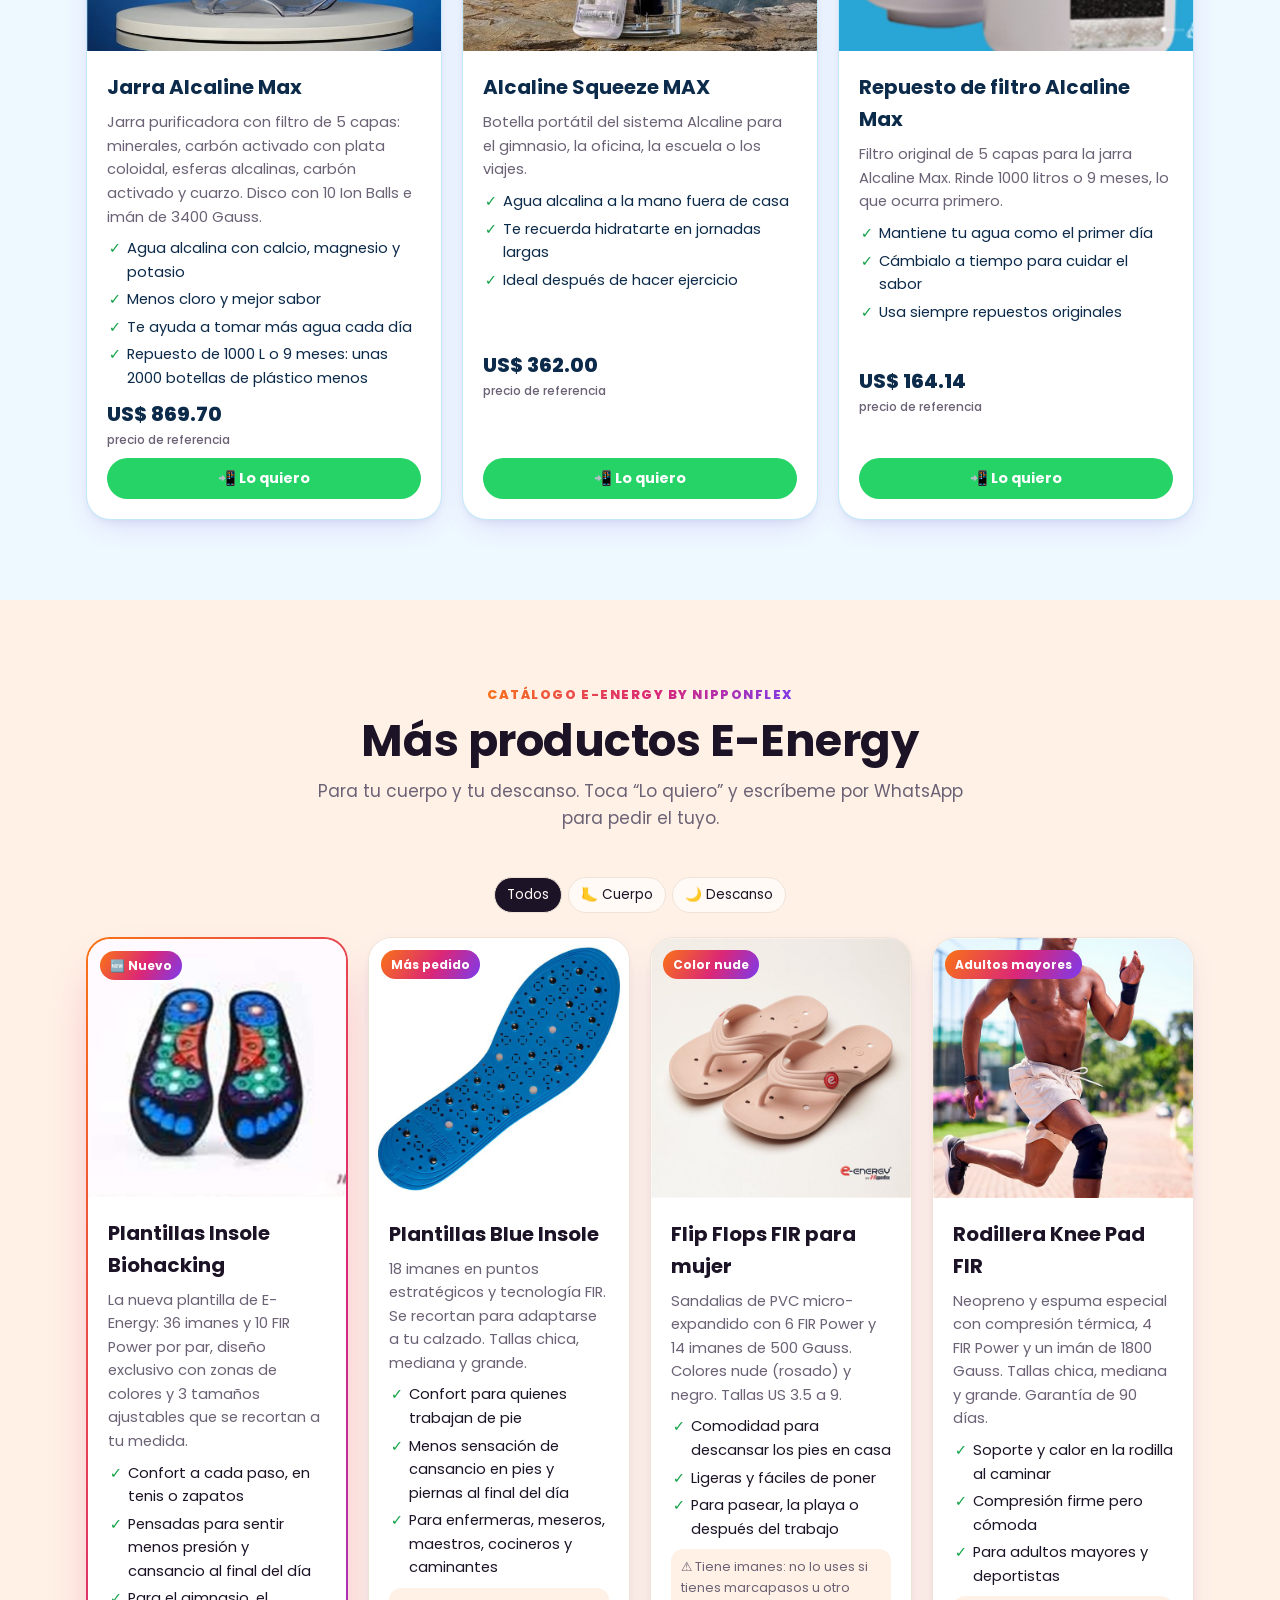
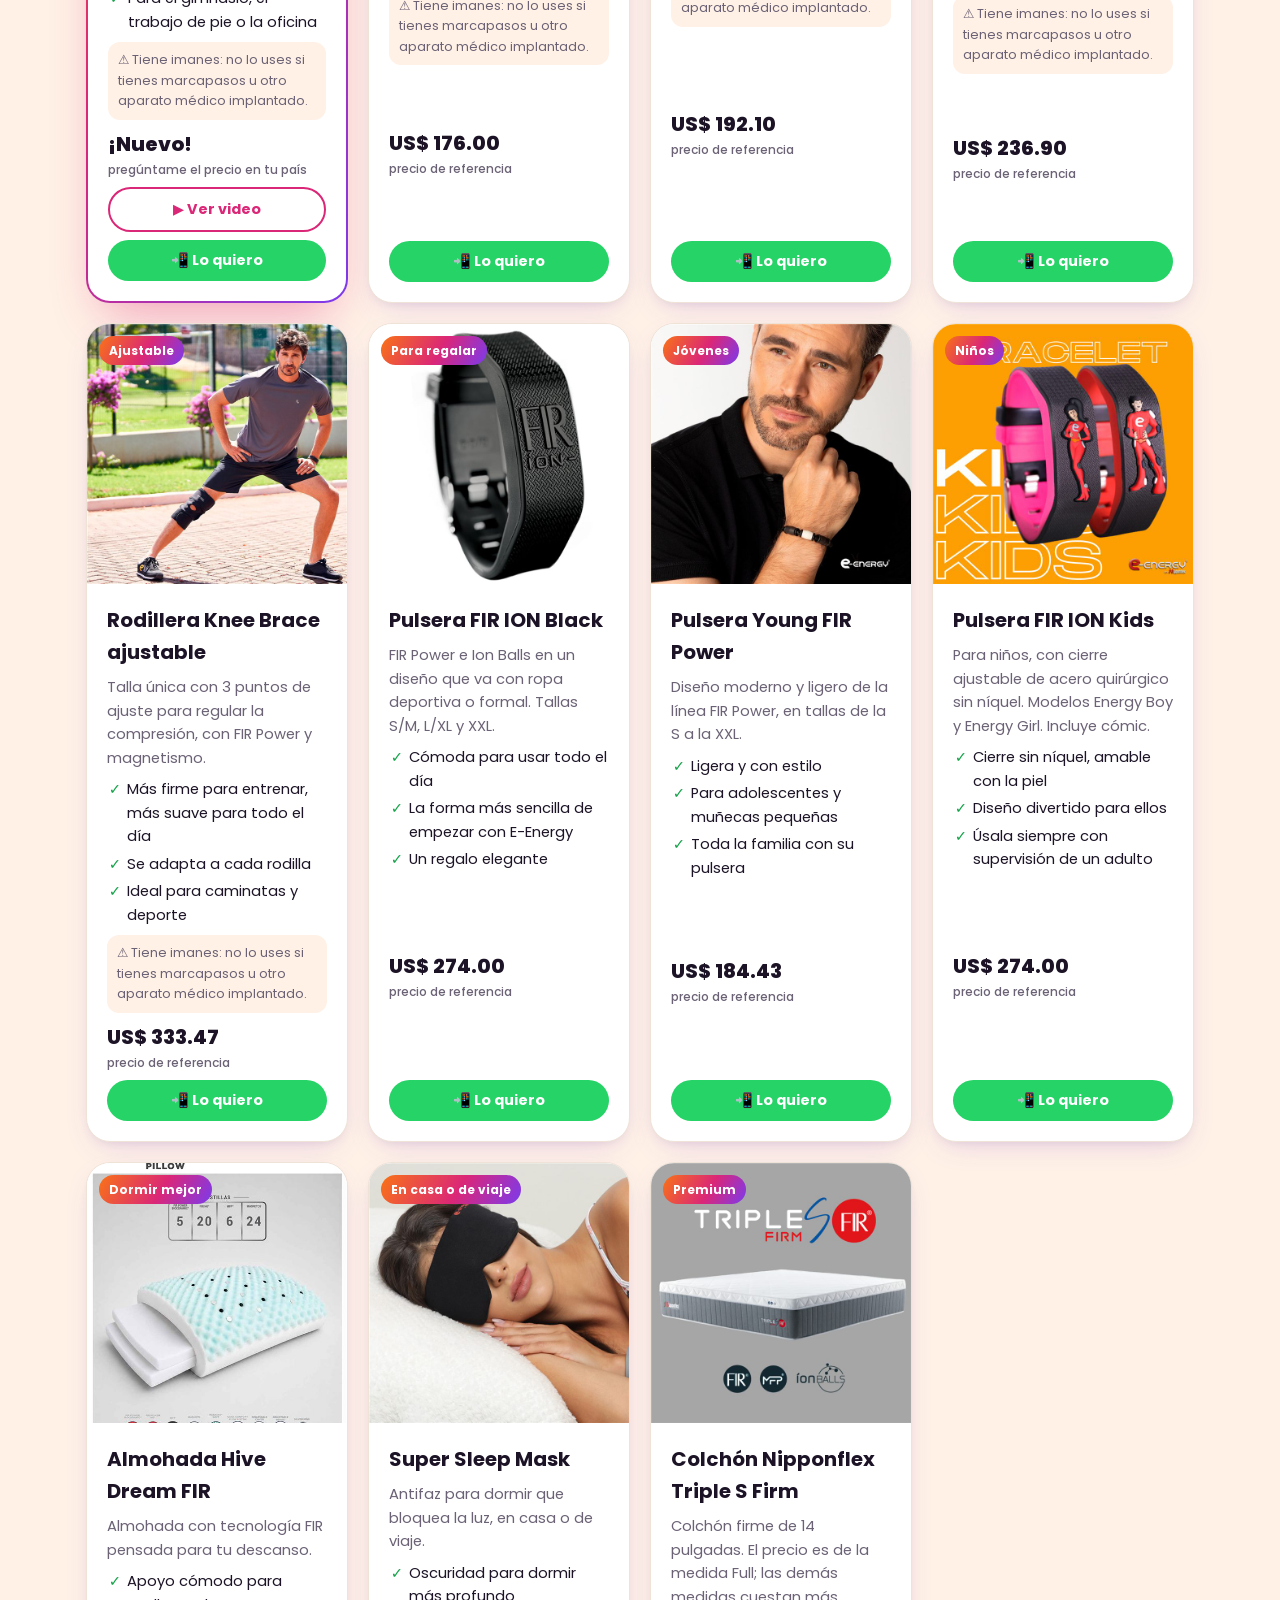
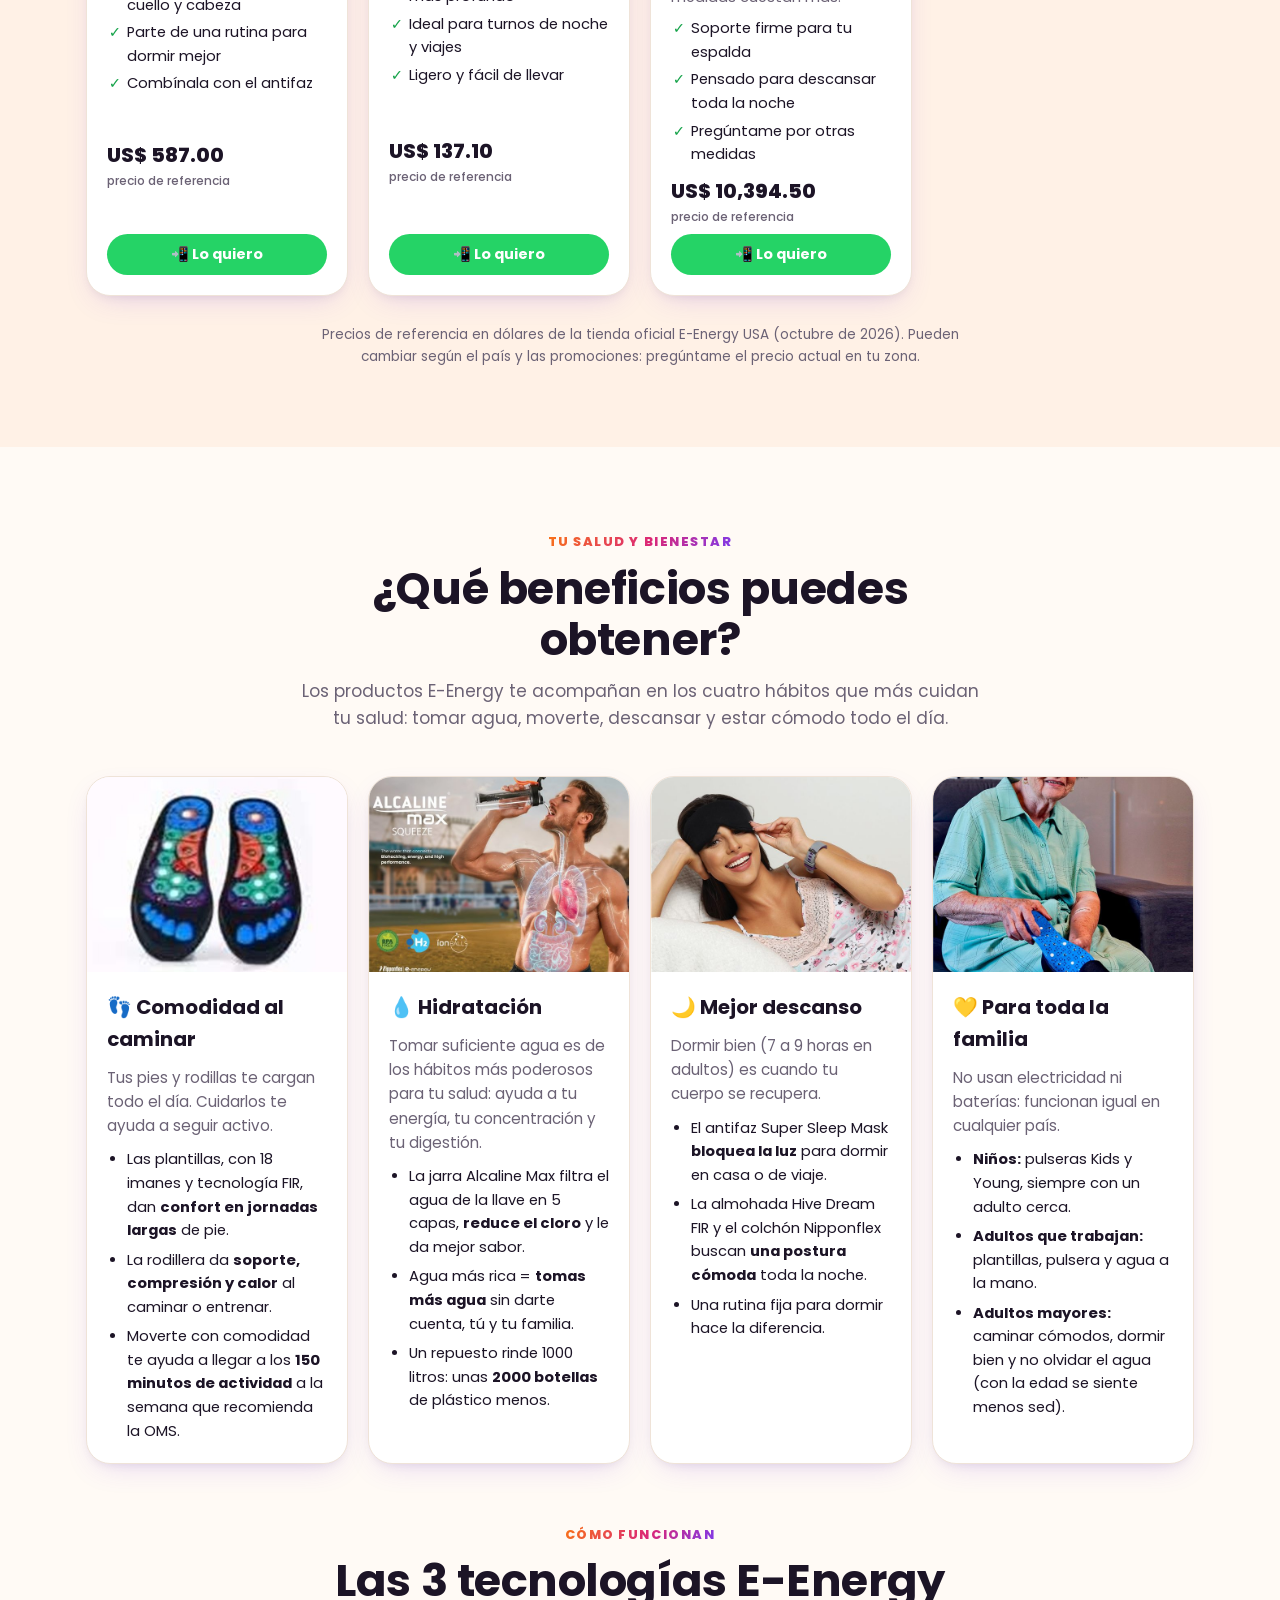
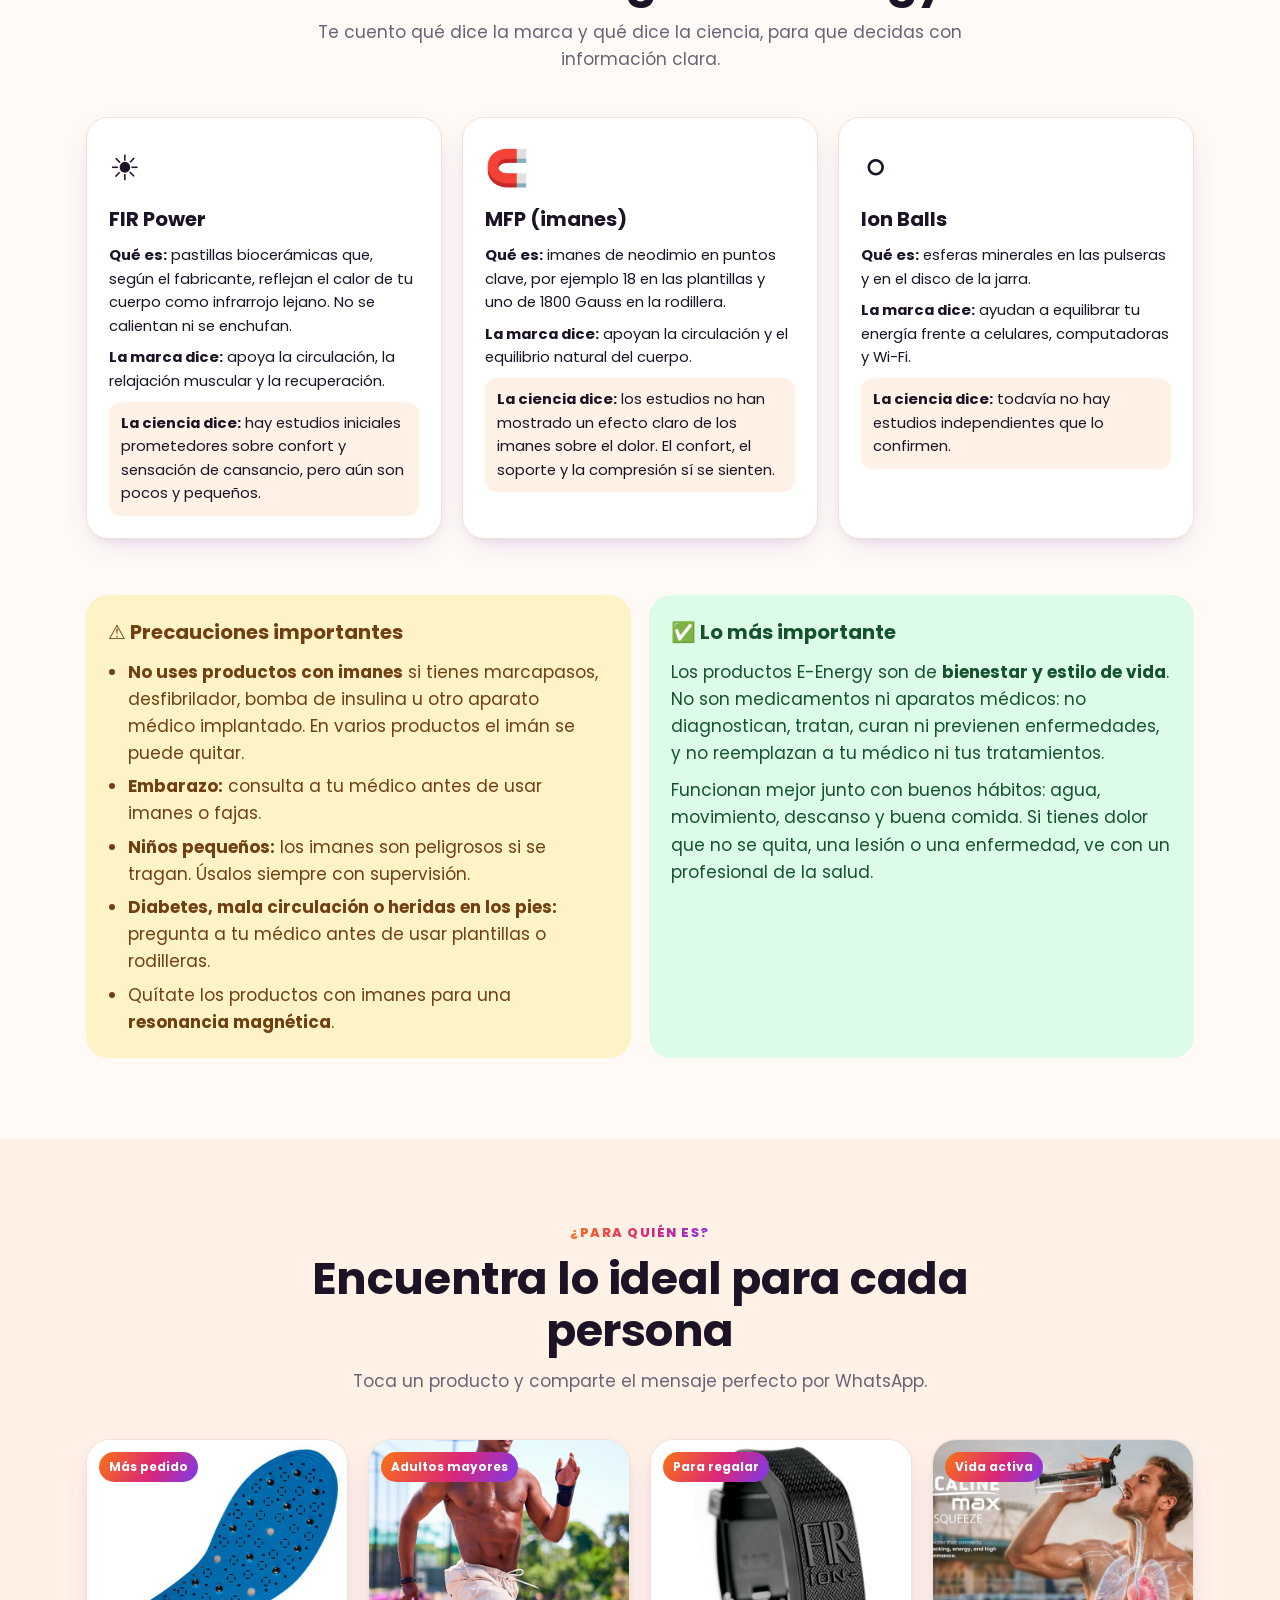
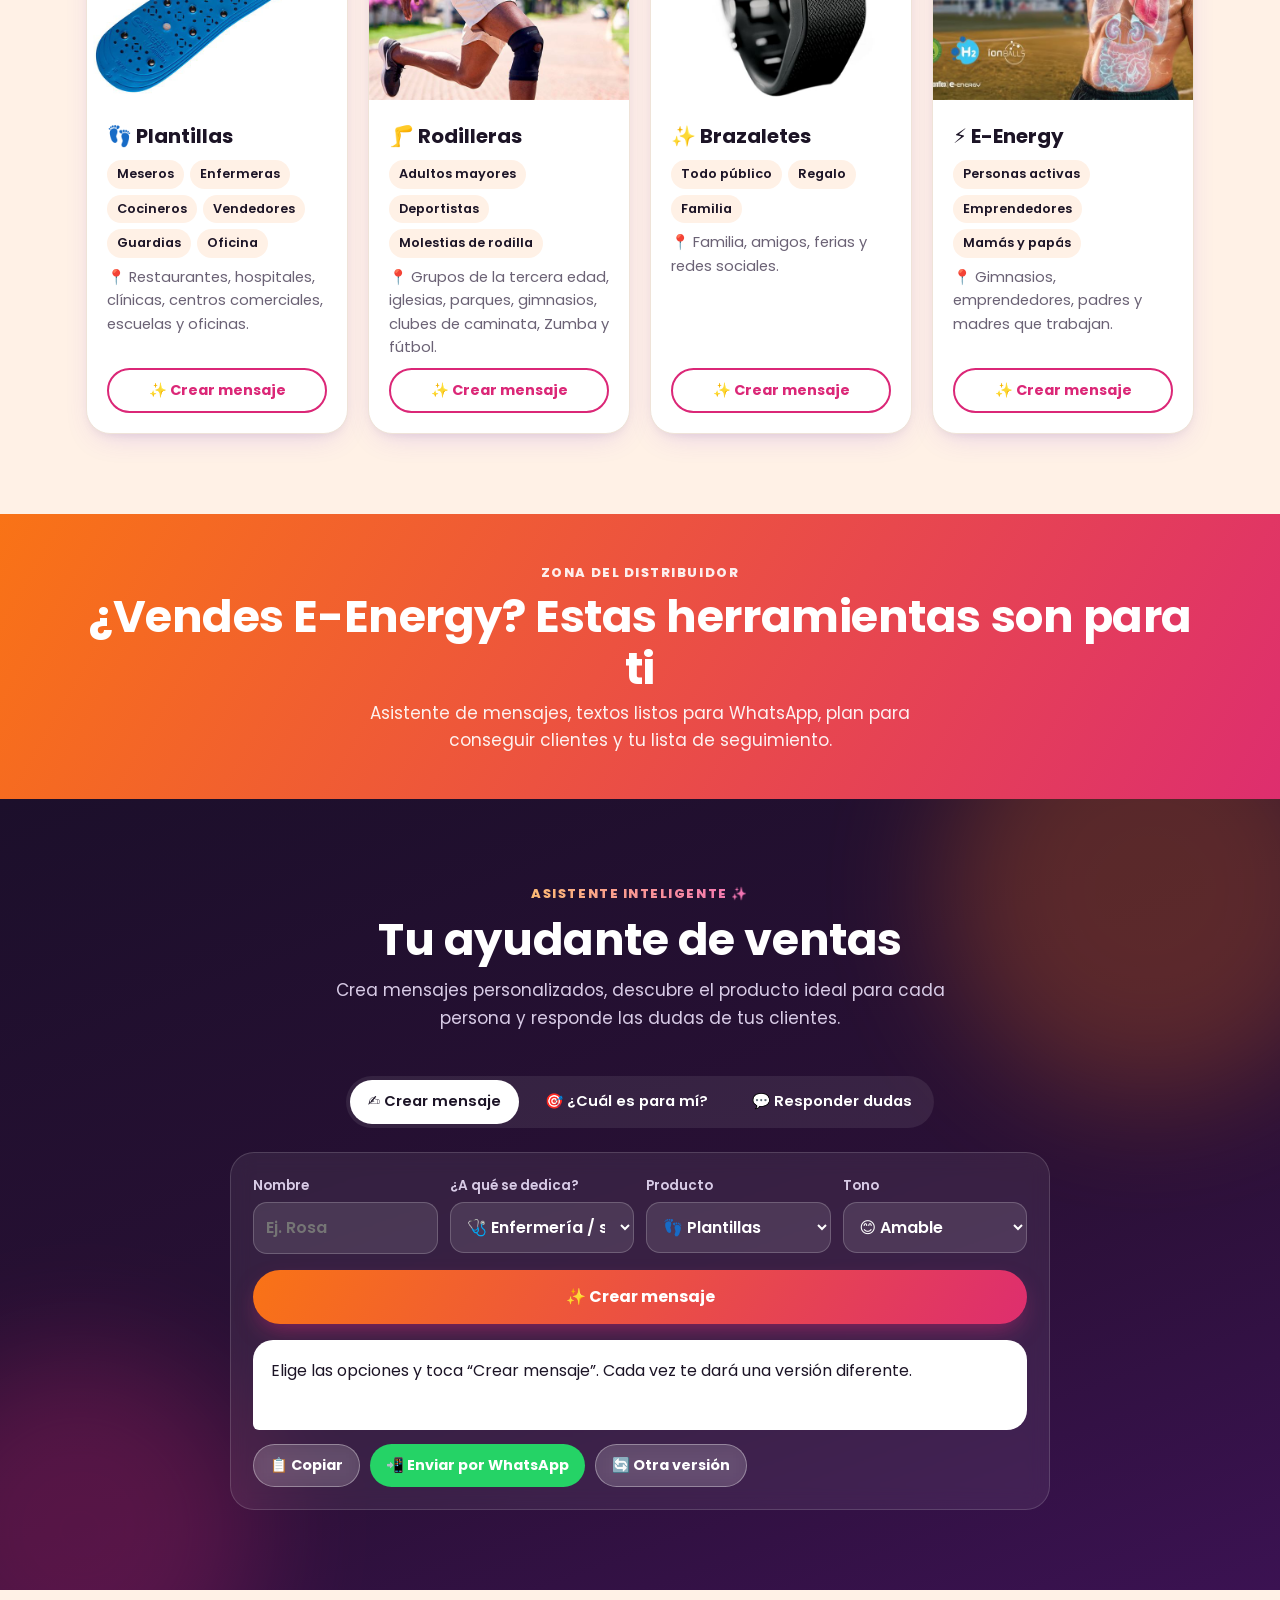
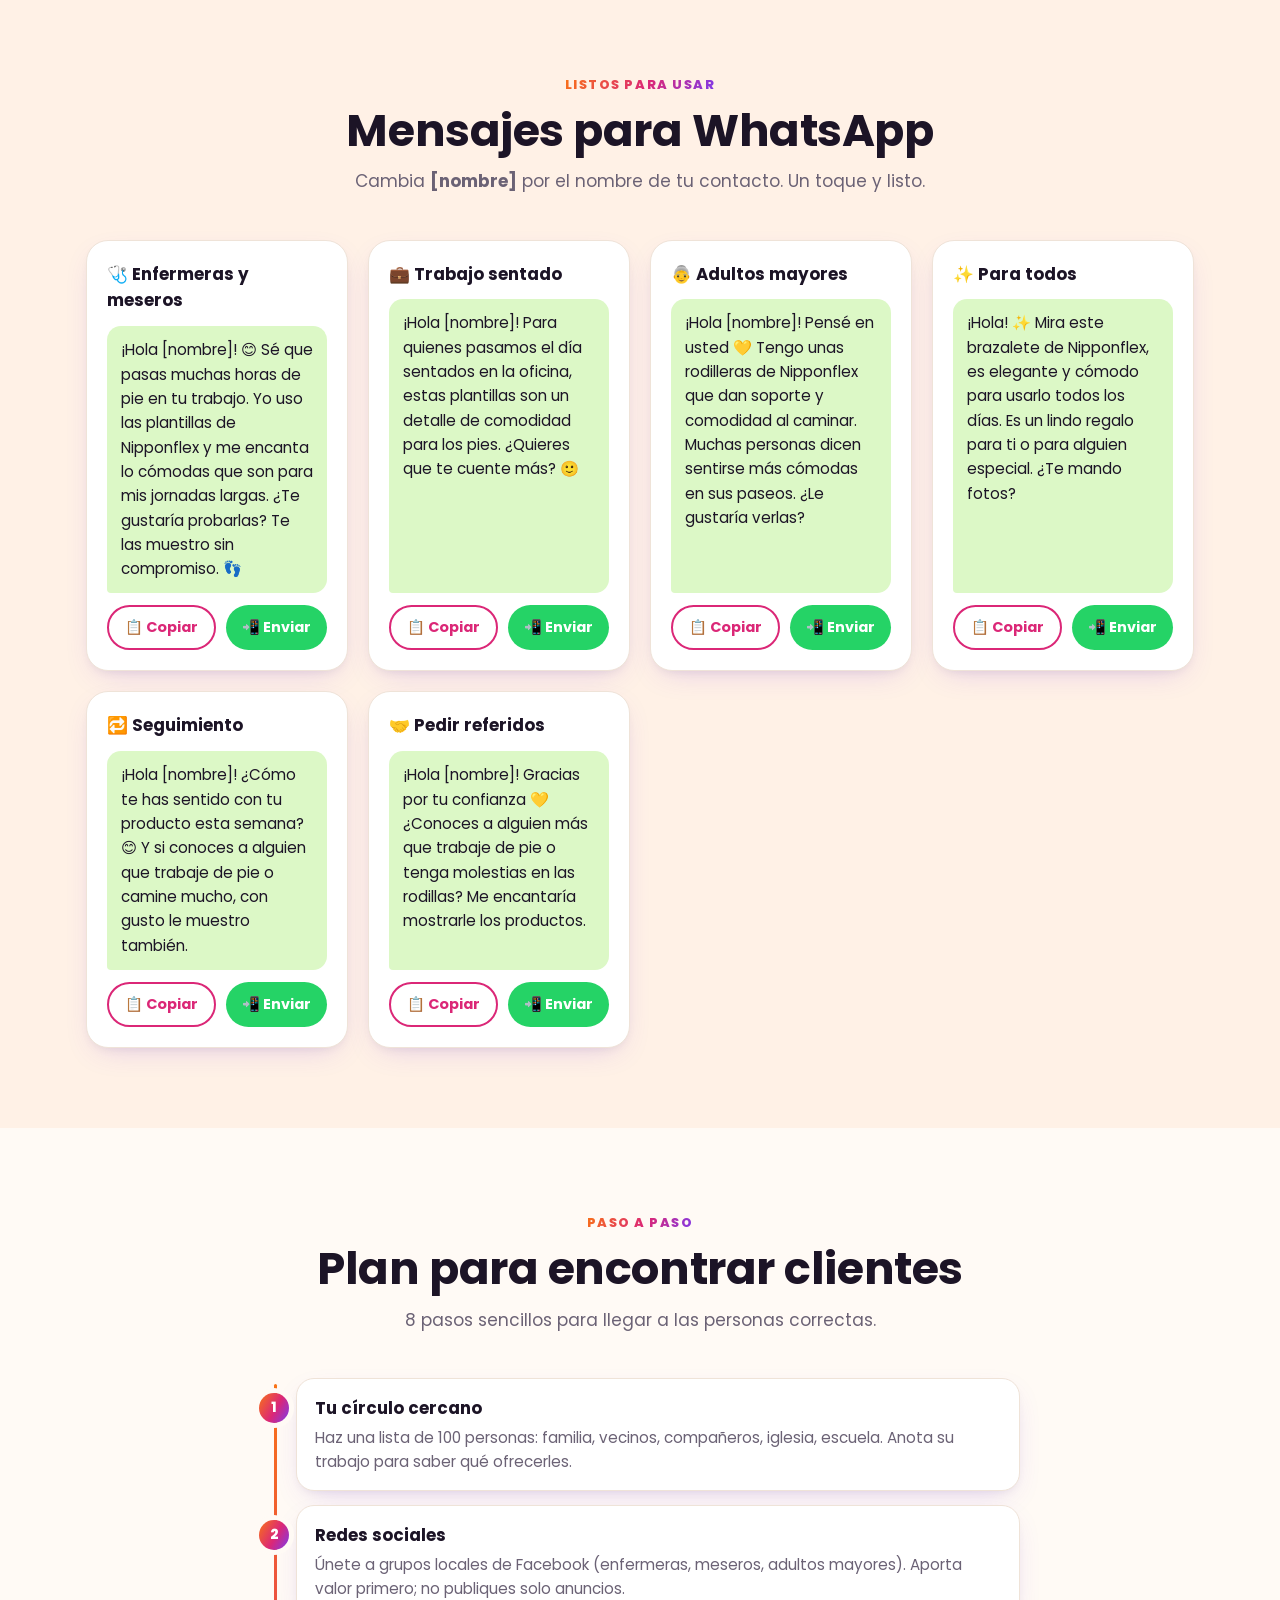
==== commit 03872981: "Promoción del Squeeze MAX y las Flip Flops FIR con foto de la promotora - Bloque "Tu dúo para todo e" ====
--- a/index.html
+++ b/index.html
@@ -173,6 +173,33 @@
         <p class="aqprice">US$ 869.70 <small>precio de referencia · pregúntame el de tu país</small></p>
         <div class="row">
           <a class="btn btn-wa" id="aqWa" target="_blank" rel="noopener">📲 Quiero mi jarra Alcaline Max</a>
+        </div>
+      </div>
+    </div>
+
+    <div class="promo rv mt40">
+      <div class="pstage">
+        <div class="pglow" aria-hidden="true"></div>
+        <img class="pwoman" src="/img/agua/promotora.webp" alt="Promotora E-Energy mostrando la botella Alcaline Squeeze MAX y unas Flip Flops FIR color nude" width="1024" height="1536" loading="lazy" decoding="async">
+        <figure class="pff">
+          <img src="/img/agua/flip-flops-promo.jpg" alt="Flip Flops FIR de E-Energy color nude" width="640" height="640" loading="lazy" decoding="async">
+          <figcaption>Flip Flops FIR · nude</figcaption>
+        </figure>
+        <span class="ptag pt1">💧 Squeeze MAX</span>
+      </div>
+      <div class="pcopy">
+        <span class="kicker">Tu dúo para todo el día</span>
+        <h3>Agua alcalina en la mano y comodidad en los pies</h3>
+        <div class="pitem">
+          <img src="/img/cat/alcaline-squeeze-max.jpg" alt="" width="640" height="640" loading="lazy" decoding="async">
+          <div><b>Alcaline Squeeze MAX</b><small>Tu agua alcalina para llevar: al trabajo, al gimnasio, a la escuela o de viaje. Rellénala donde estés y sigue hidratándote.</small><span class="pp">US$ 362.00</span></div>
+        </div>
+        <div class="pitem">
+          <img src="/img/cat/flip-flops-mujer.jpg" alt="" width="640" height="640" loading="lazy" decoding="async">
+          <div><b>Flip Flops FIR para mujer</b><small>Sandalias ligeras con 6 FIR Power y 14 imanes de 500 Gauss. Para descansar los pies en casa o salir a pasear. Color nude o negro.</small><span class="pp">US$ 192.10</span></div>
+        </div>
+        <div class="row">
+          <a class="btn btn-wa" id="duoWa" target="_blank" rel="noopener">📲 Quiero mi Squeeze y mis Flip Flops</a>
         </div>
       </div>
     </div>
--- a/styles.css
+++ b/styles.css
@@ -279,6 +279,23 @@
 .routine span{background:linear-gradient(135deg,#e0f2fe,#dbeafe);color:#0c2a4a;border-radius:99px;padding:6px 12px;font-size:.85rem;font-weight:600}
 .aqnote{margin-top:14px;font-size:.8rem;color:var(--aqmuted)}
 .mt20{margin-top:20px}
+.promo{display:grid;gap:24px;align-items:center;background:linear-gradient(135deg,#0c2a4a,#1e3a8a 60%,#0e7490);color:#fff;border-radius:32px;padding:24px 18px 28px;overflow:hidden;box-shadow:0 30px 60px -28px rgba(37,99,235,.7)}
+@media (min-width:900px){.promo{grid-template-columns:1fr 1fr;padding:36px 40px}}
+.pstage{position:relative;max-width:420px;width:100%;margin:0 auto}
+.pglow{position:absolute;inset:12% 6% 0;border-radius:50% 50% 24px 24px;background:radial-gradient(circle at 50% 35%,#7dd3fc,#2563eb 55%,transparent 72%);opacity:.75}
+.pwoman{position:relative;width:100%;height:auto;filter:drop-shadow(0 20px 30px rgba(0,0,0,.35))}
+.pff{position:absolute;right:-4%;top:33%;width:44%;margin:0;background:#fff;border-radius:20px;padding:6px 6px 0;box-shadow:0 18px 36px -12px rgba(0,0,0,.55);transform:rotate(6deg);animation:bob2 5s ease-in-out infinite}
+.pff img{width:100%;height:auto;border-radius:15px}
+.pff figcaption{color:#0c2a4a;font-size:.72rem;font-weight:800;text-align:center;padding:5px 0 7px}
+.ptag{position:absolute;background:#fff;color:#0c2a4a;font-weight:800;font-size:.82rem;padding:7px 12px;border-radius:99px;box-shadow:0 10px 24px -10px rgba(0,0,0,.5)}
+.pt1{left:-2%;top:14%;animation:bob2 5s ease-in-out infinite;animation-delay:-2s}
+.pcopy .kicker{background:linear-gradient(90deg,#7dd3fc,#fdba74);-webkit-background-clip:text;background-clip:text}
+.pcopy h3{font-size:clamp(1.5rem,4.5vw,2.1rem);line-height:1.15;margin:6px 0 16px}
+.pitem{display:grid;grid-template-columns:76px 1fr;gap:14px;align-items:center;background:rgba(255,255,255,.08);border:1px solid rgba(255,255,255,.16);border-radius:18px;padding:10px;margin-bottom:10px}
+.pitem img{width:76px;height:76px;object-fit:cover;border-radius:14px;background:#fff}
+.pitem b{display:block}
+.pitem small{display:block;color:#cfe3f7;font-size:.86rem}
+.pp{display:inline-block;margin-top:4px;font-weight:800;color:#7dd3fc}
 .aqua .prod{border-color:rgba(14,165,233,.25)}
 
 /* Banda zona del distribuidor */
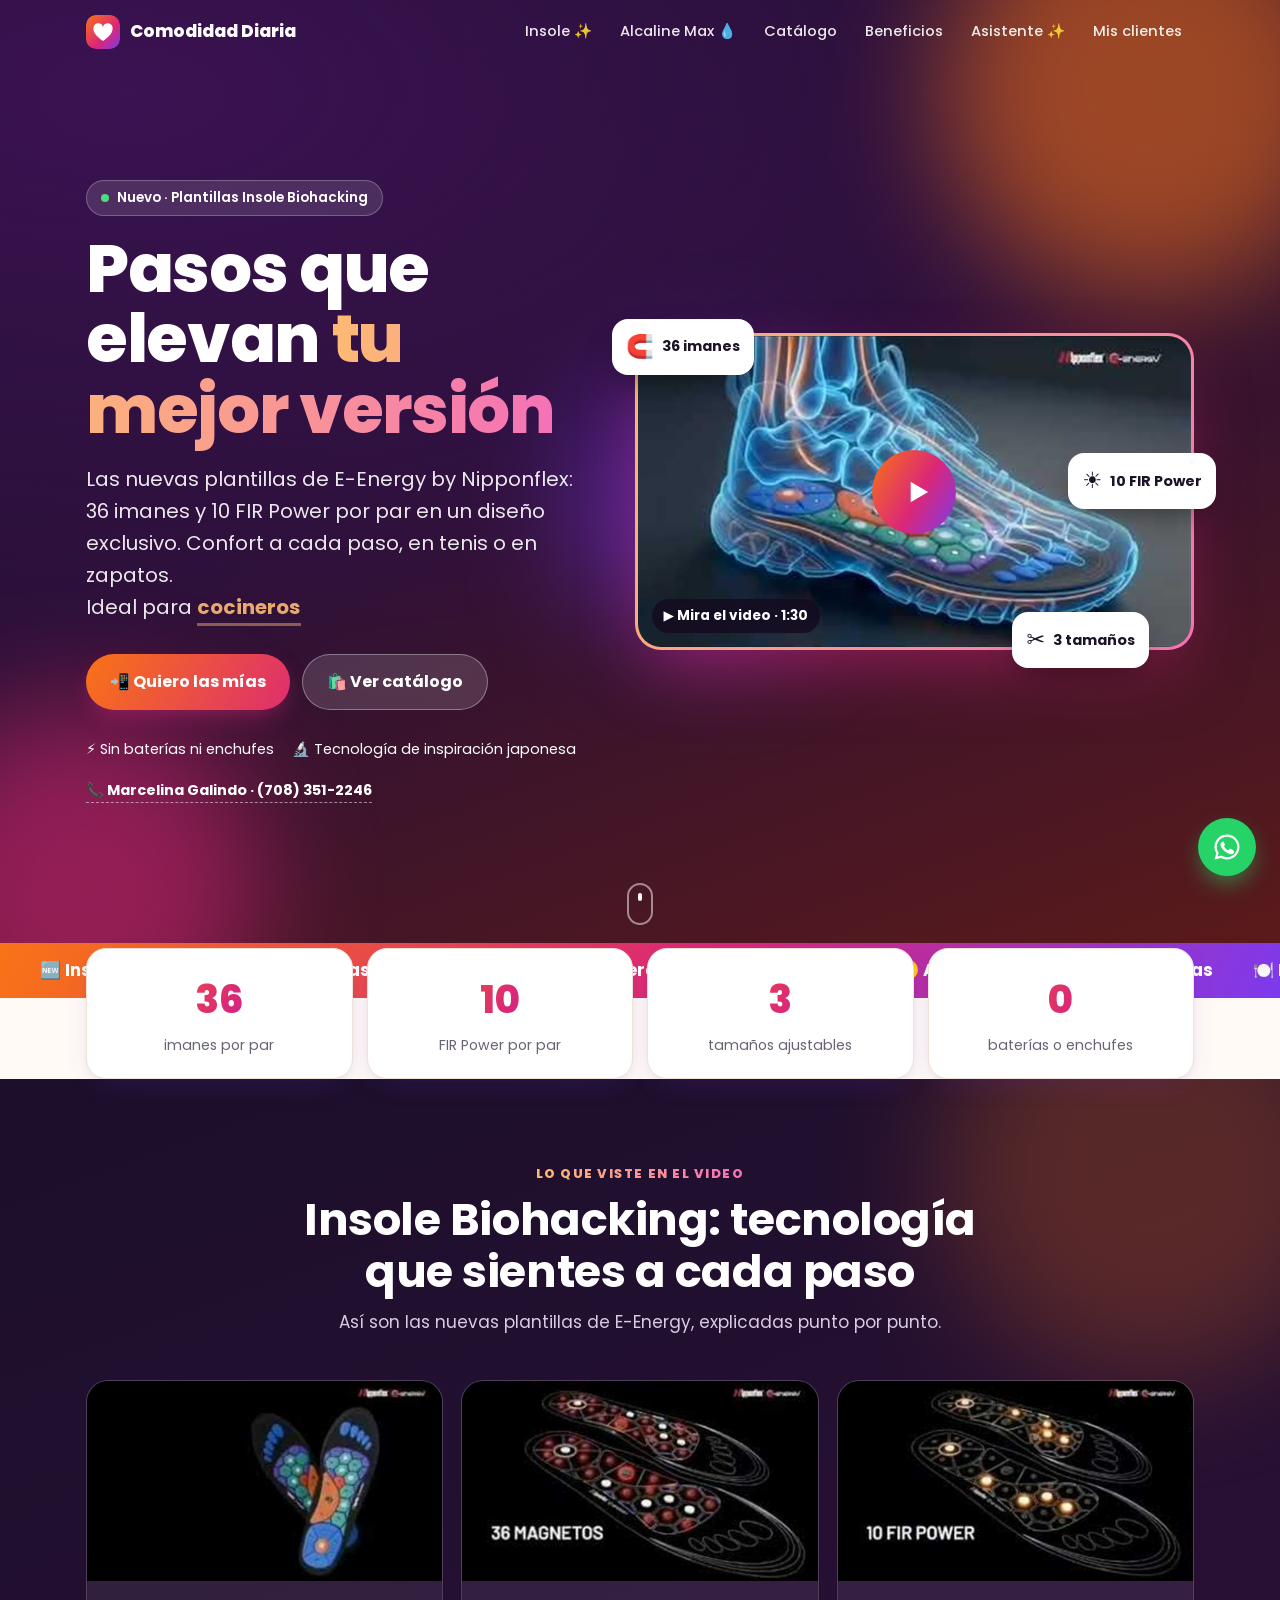
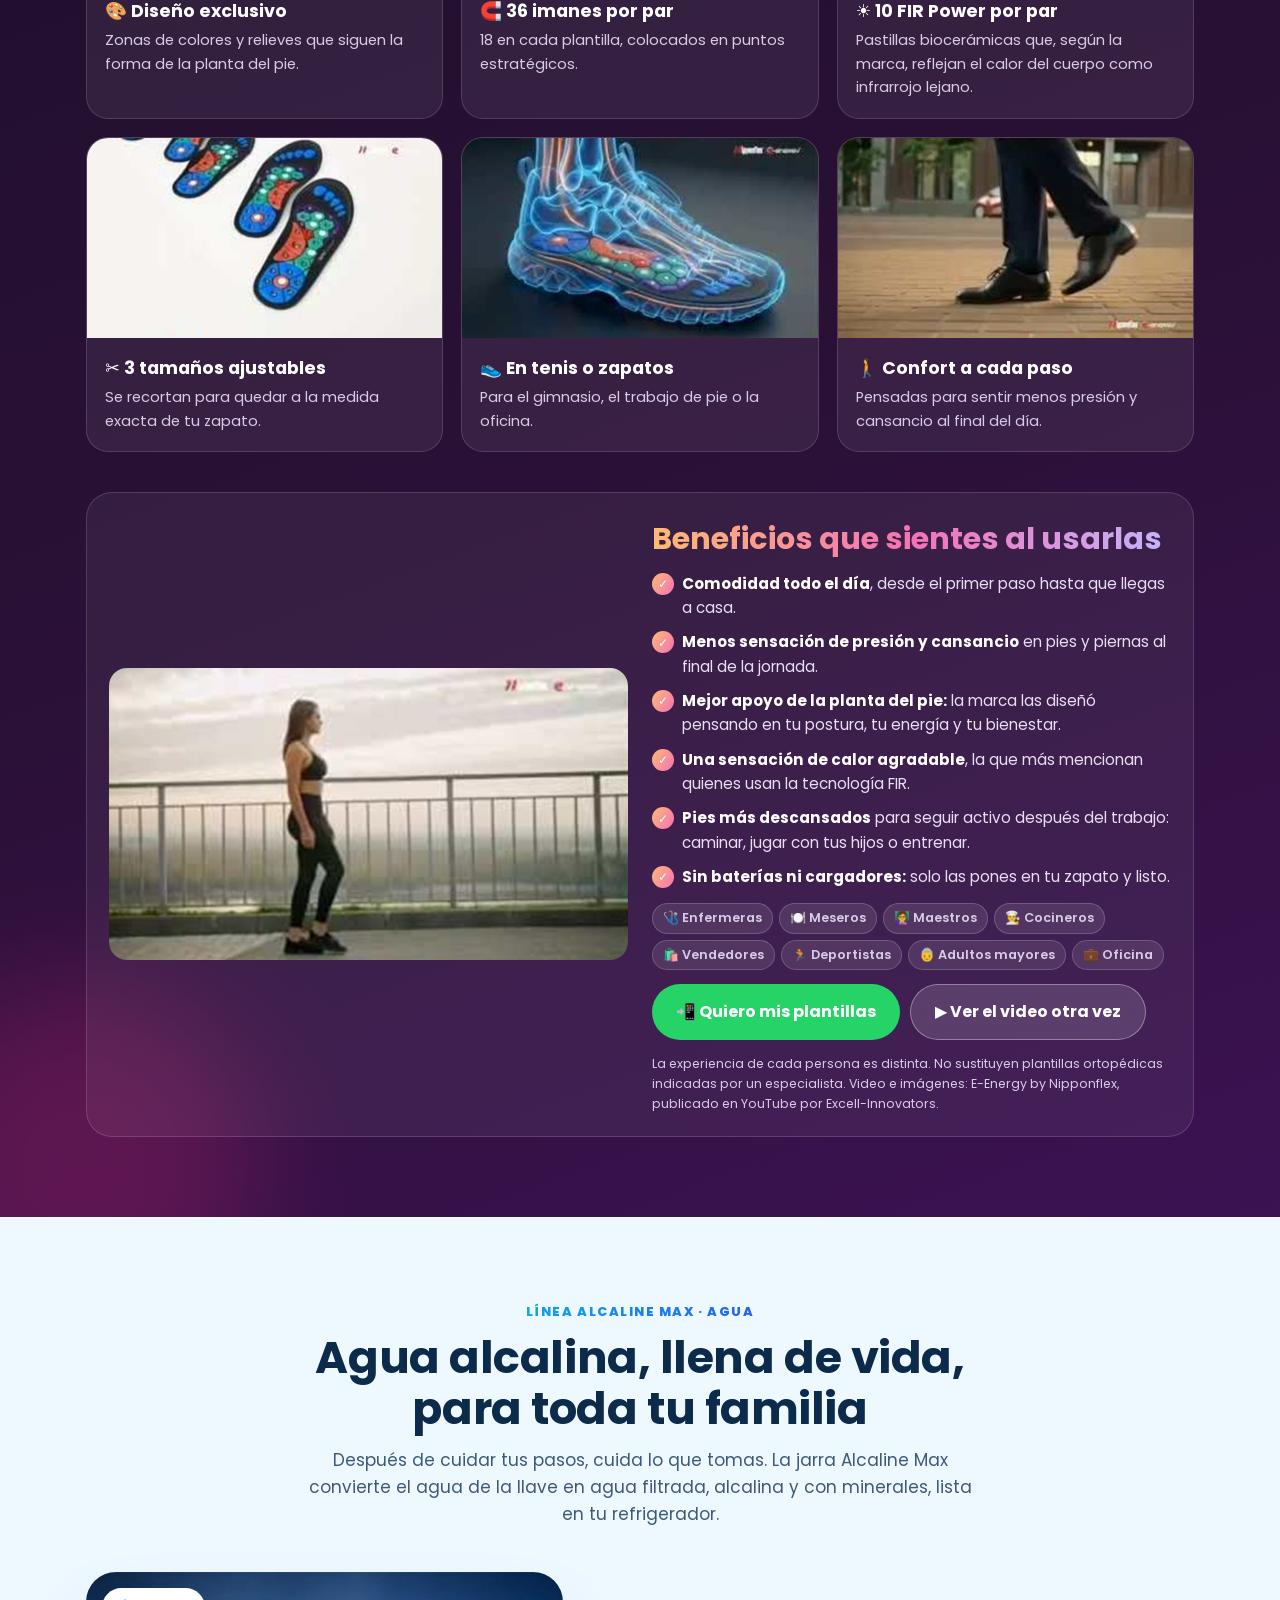
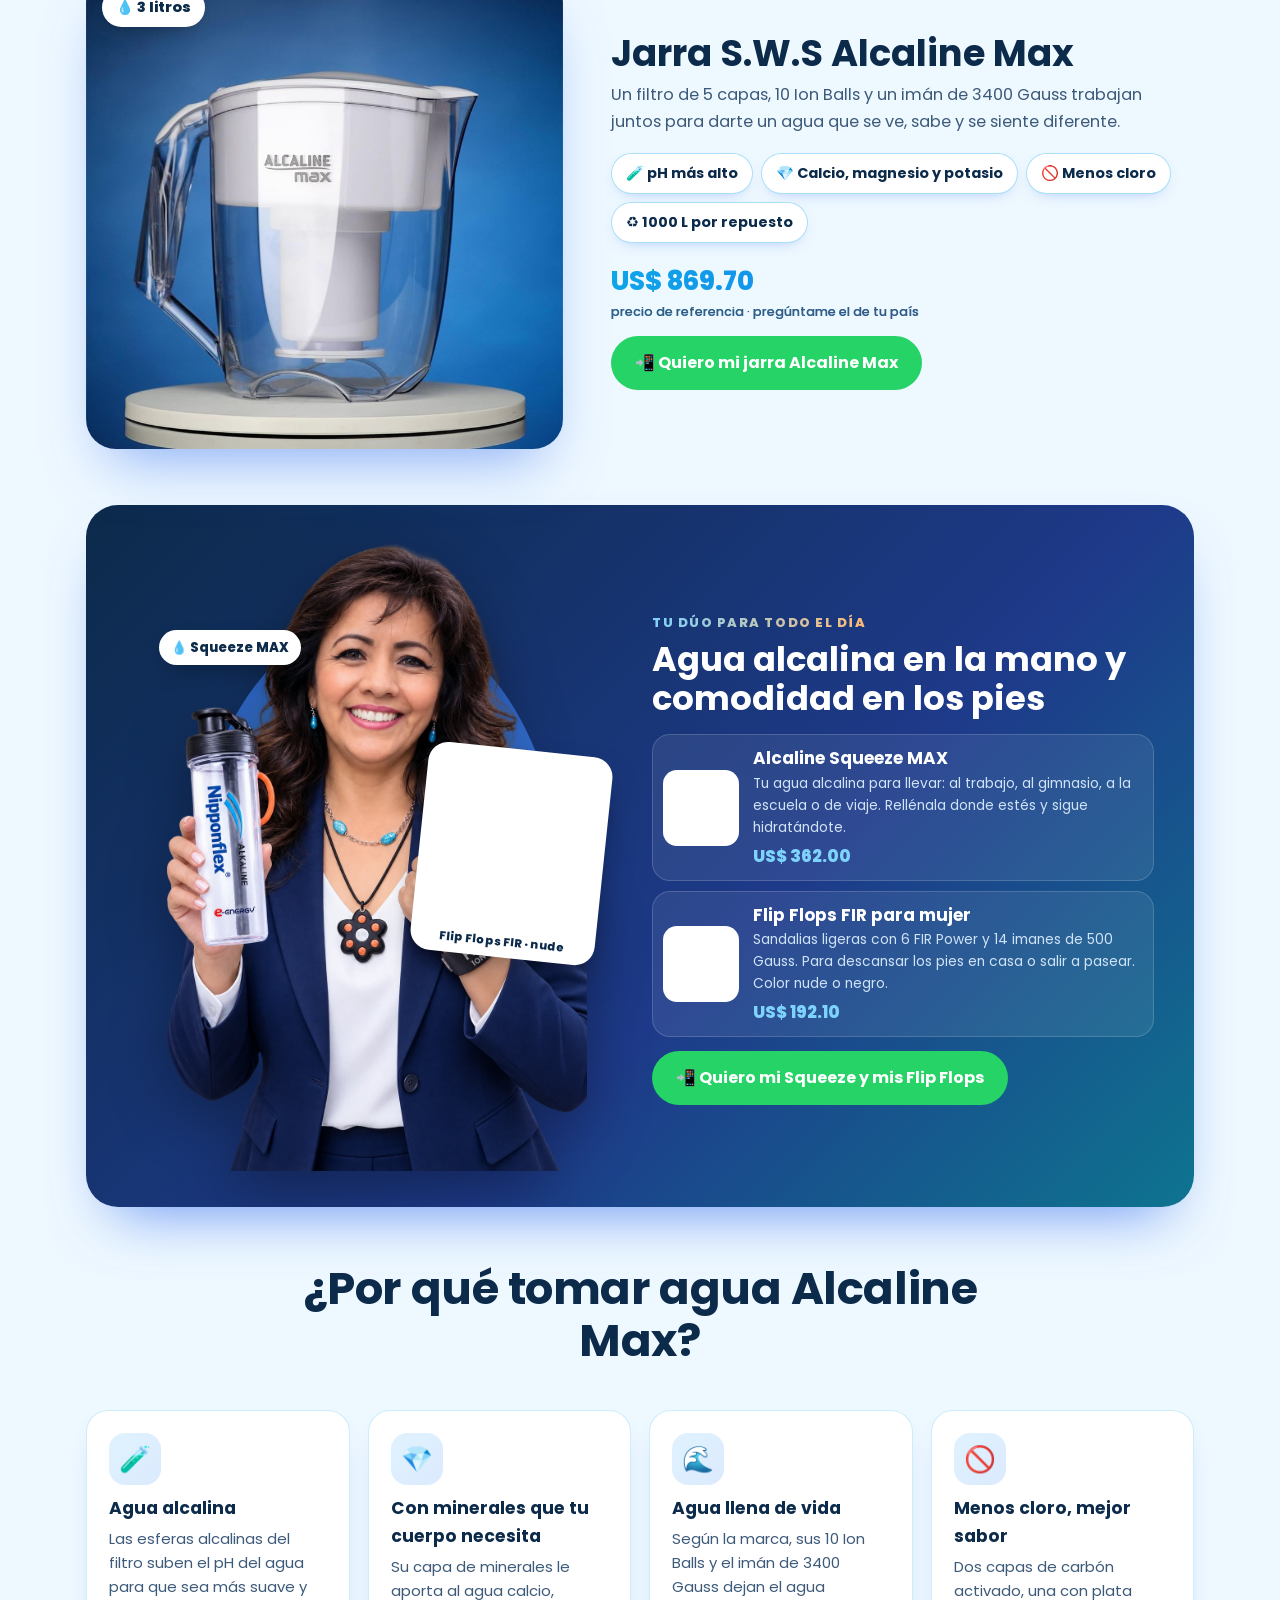
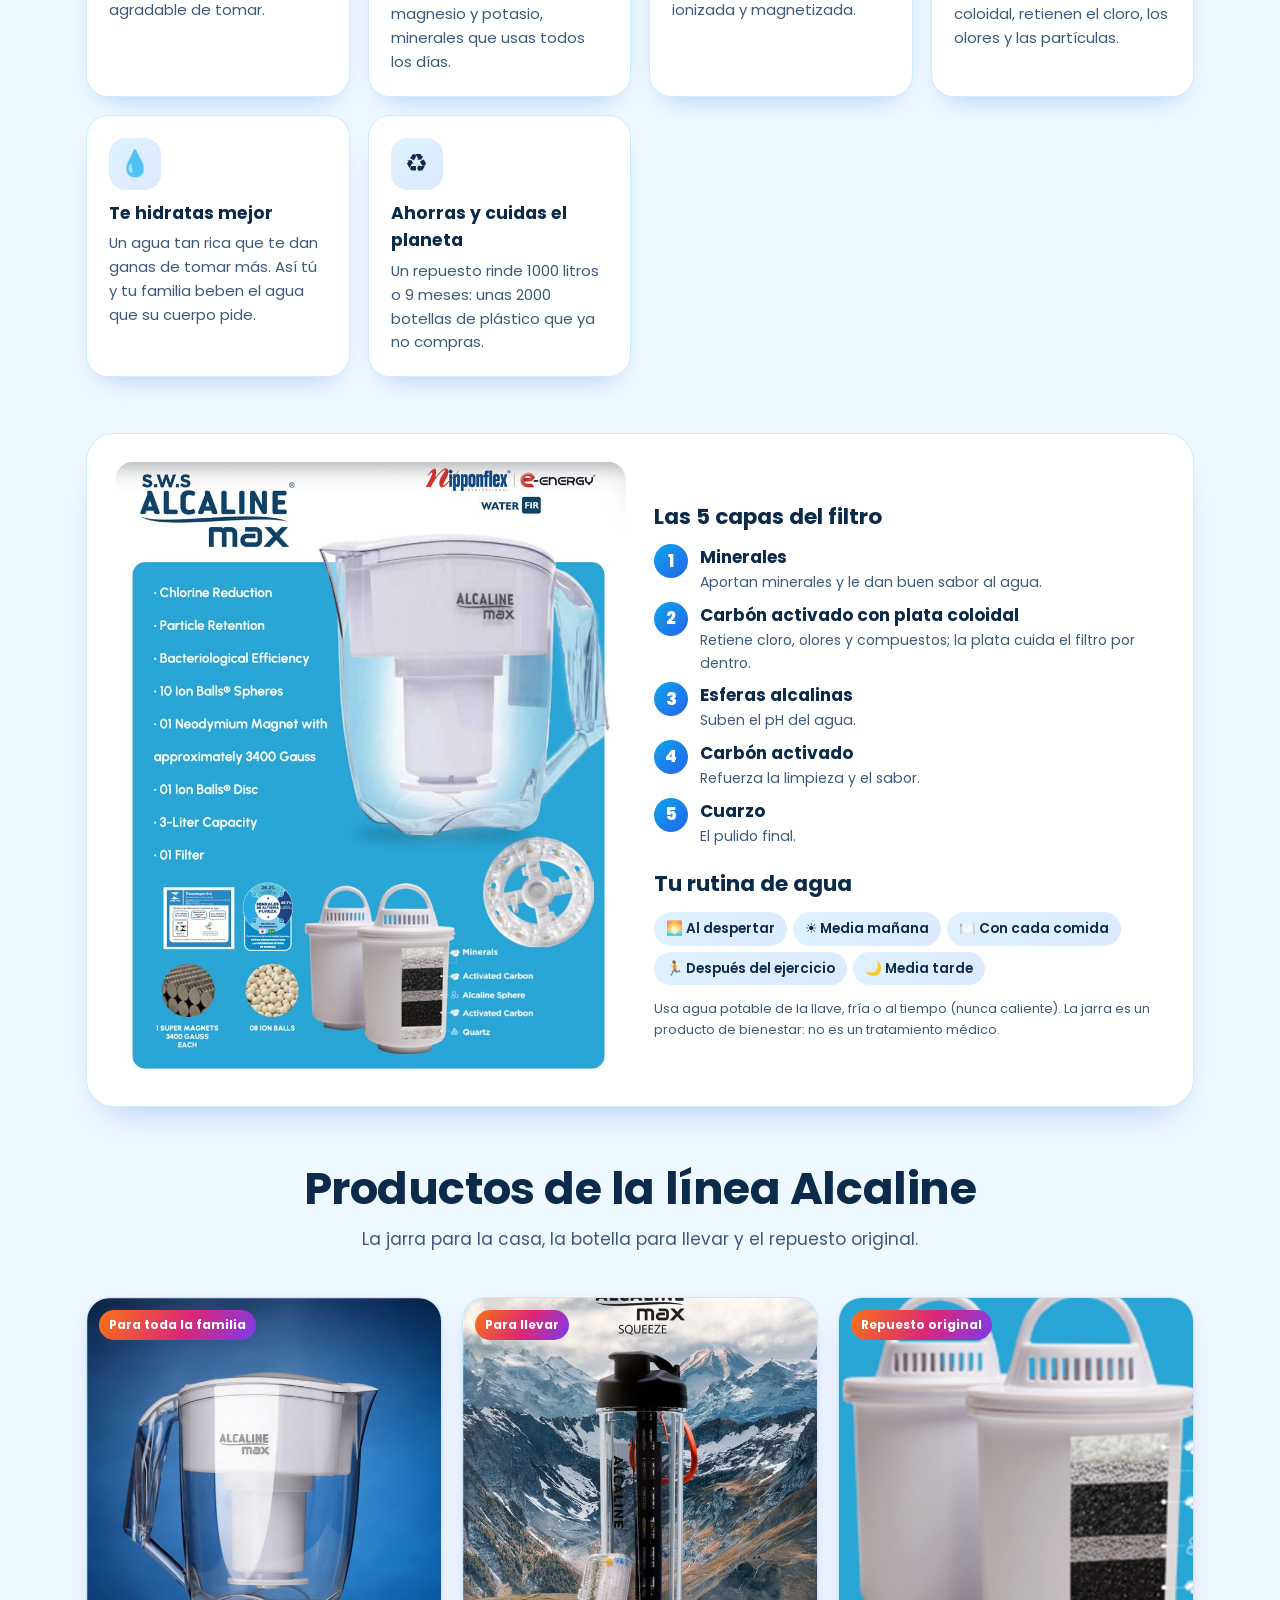
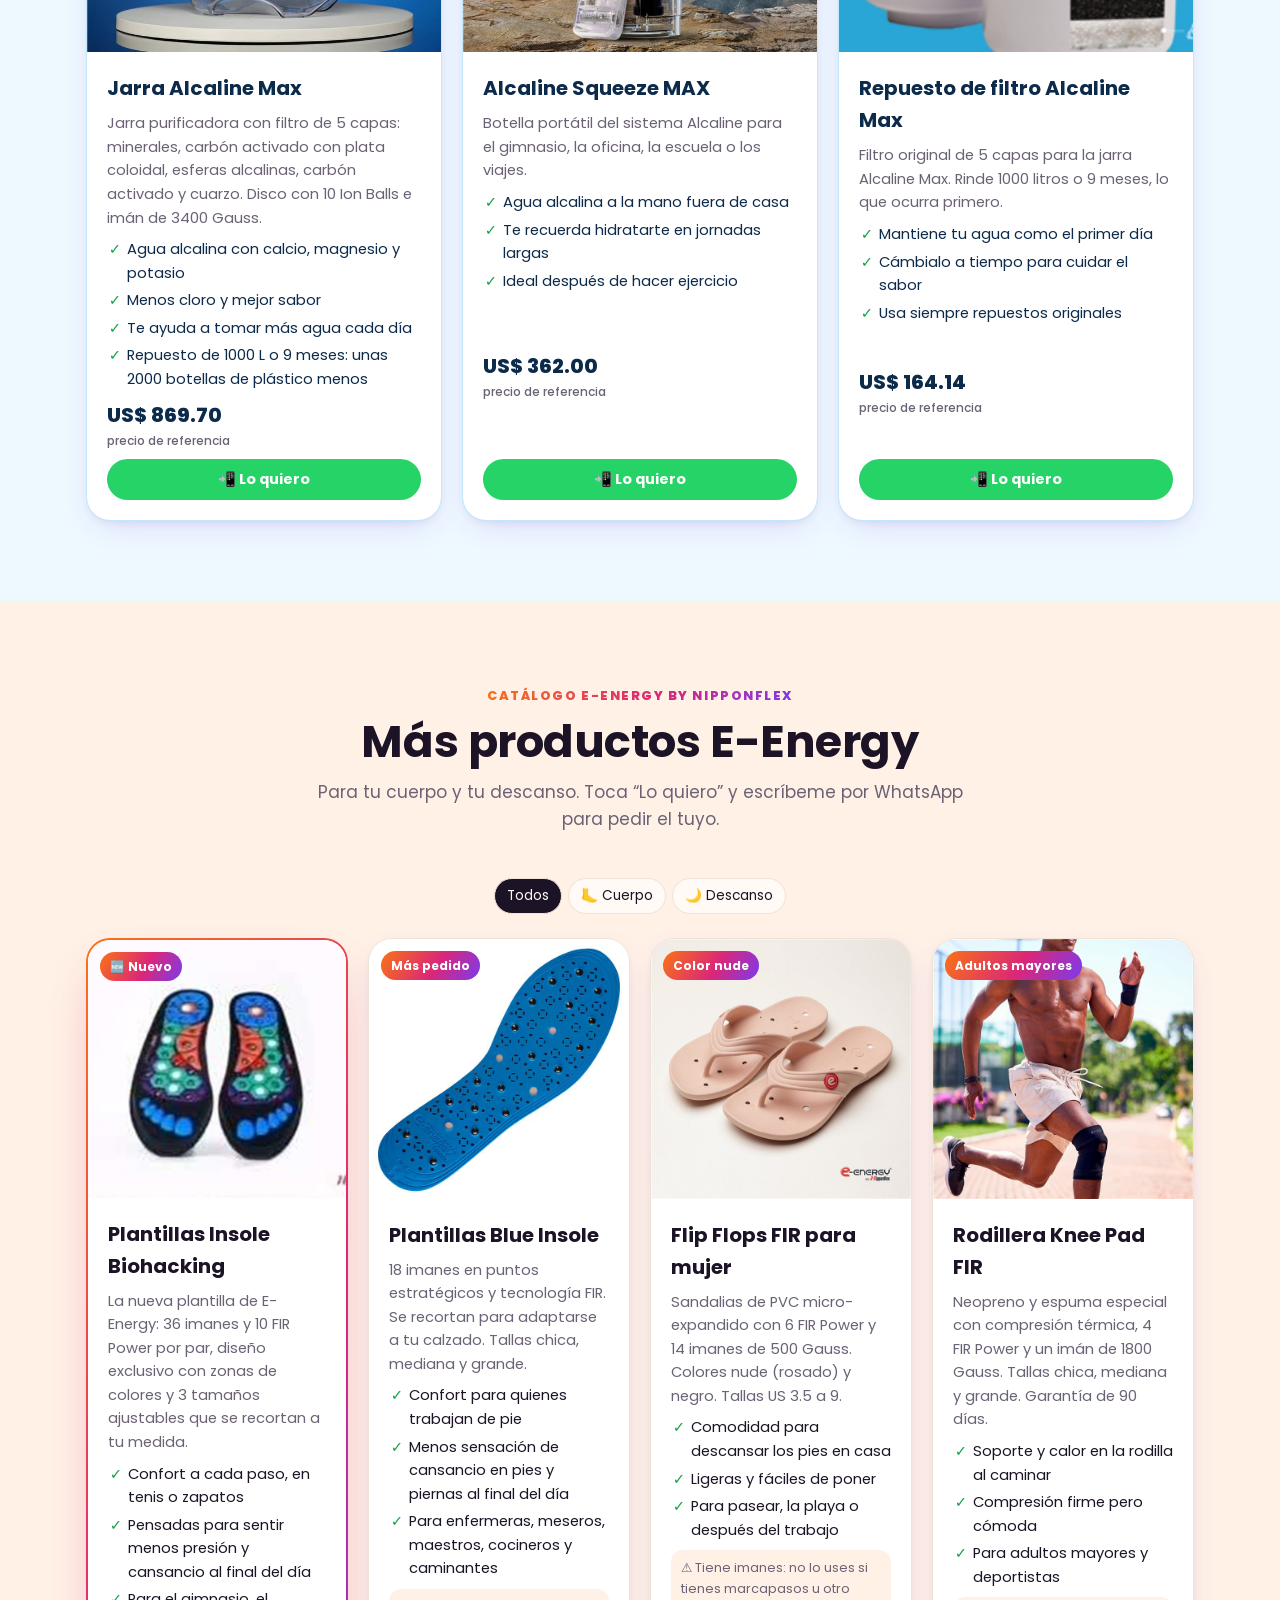
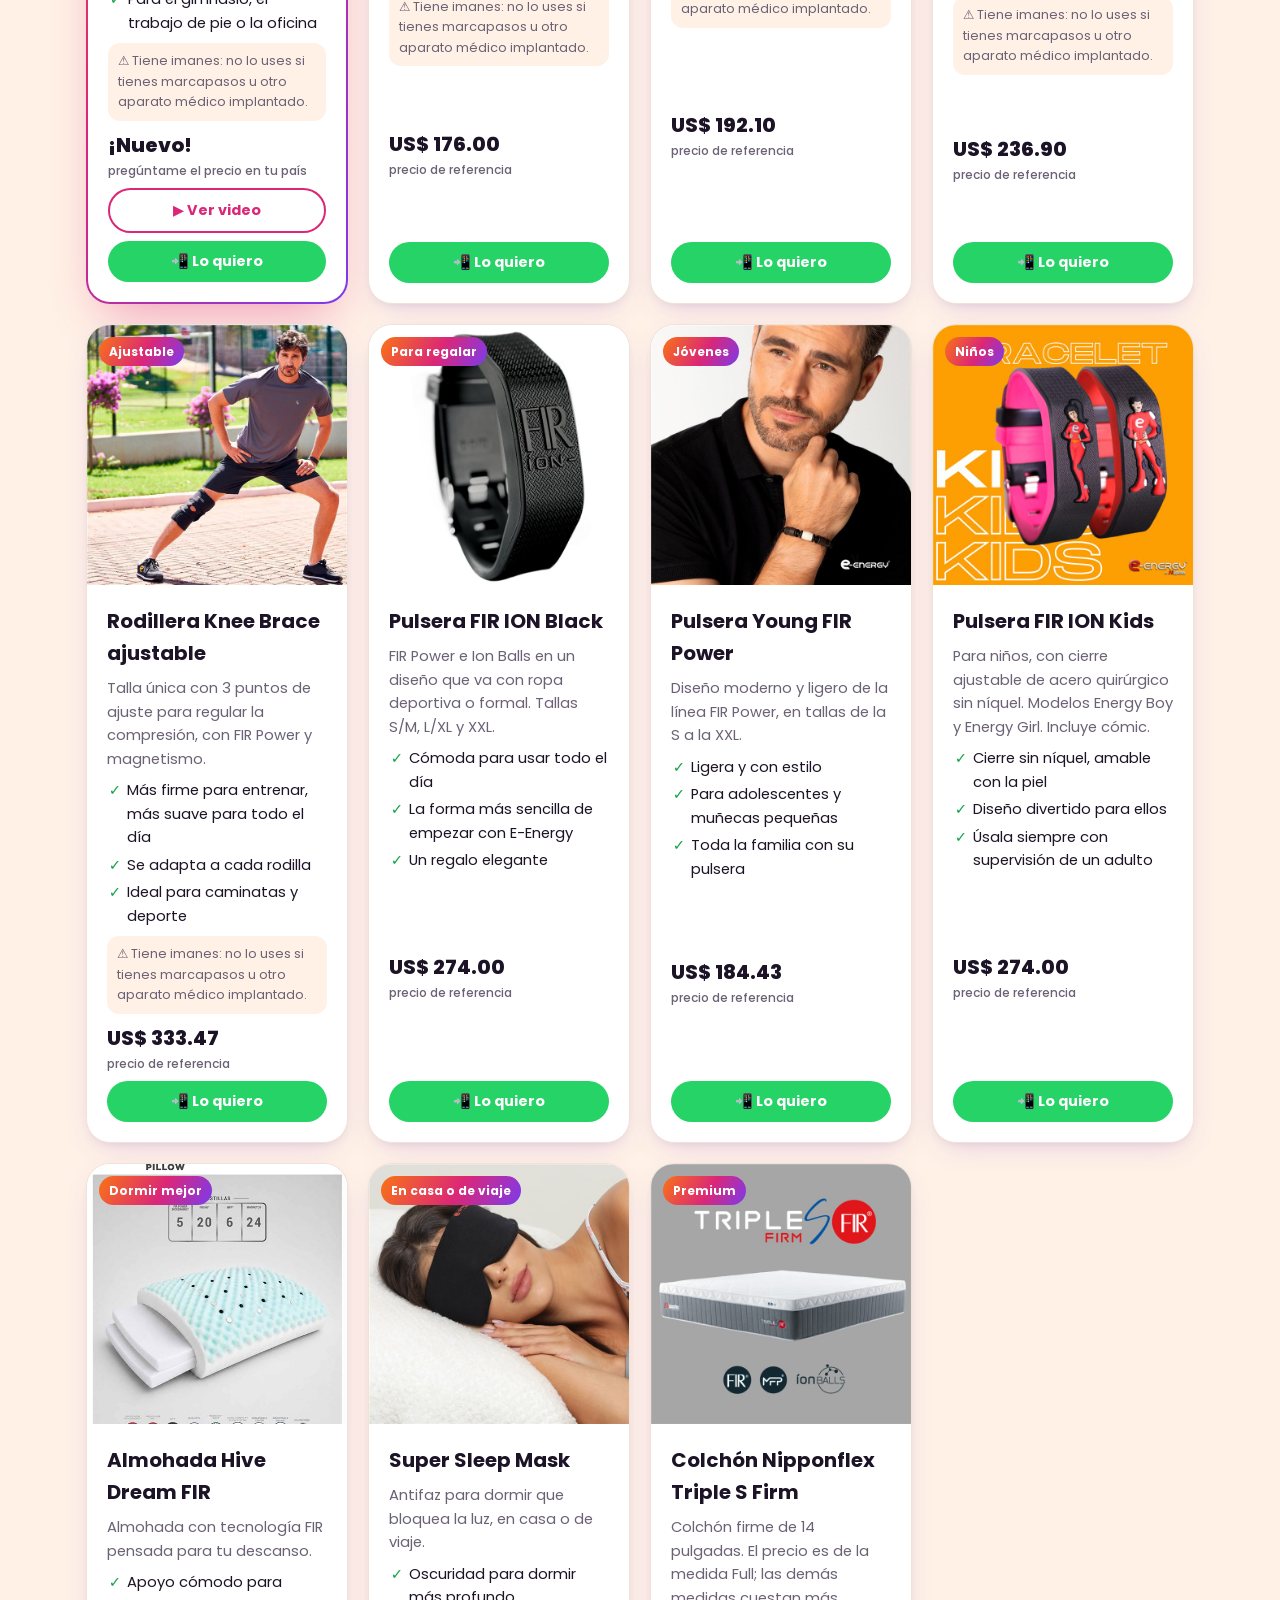
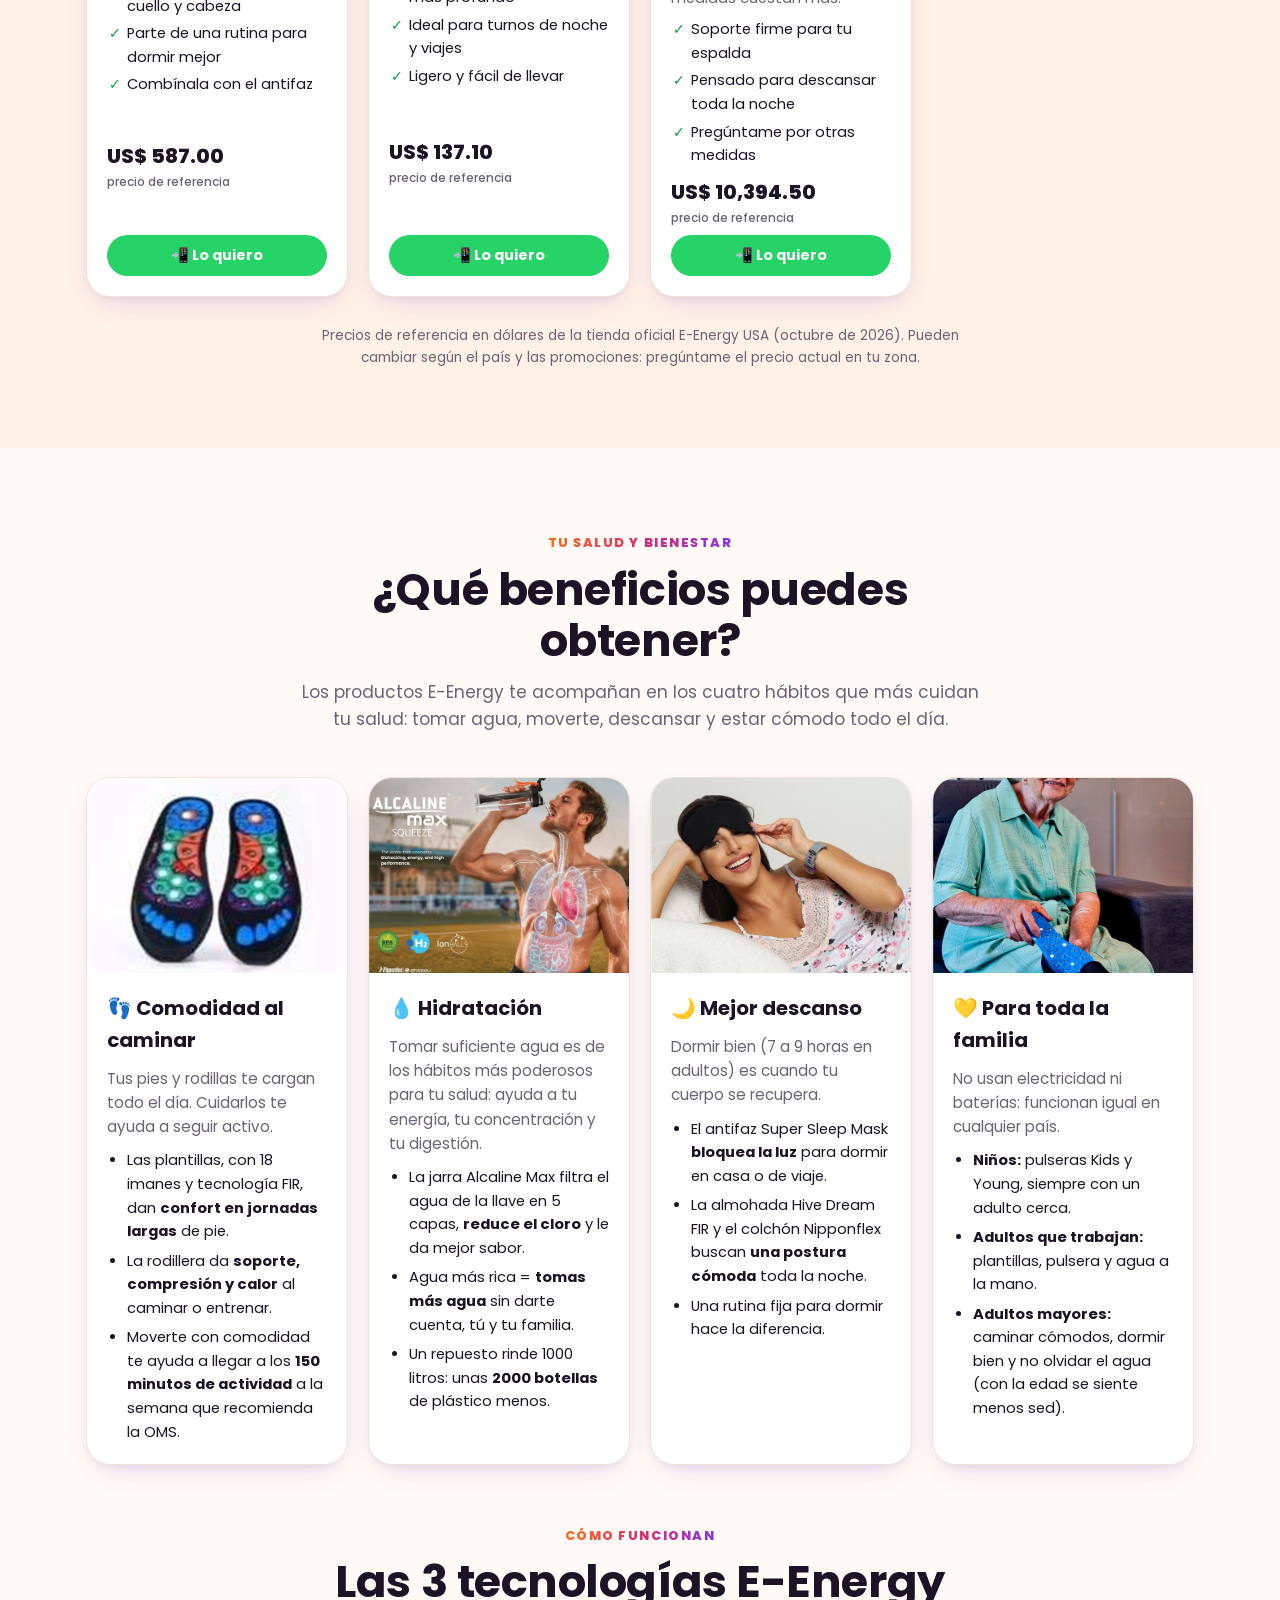
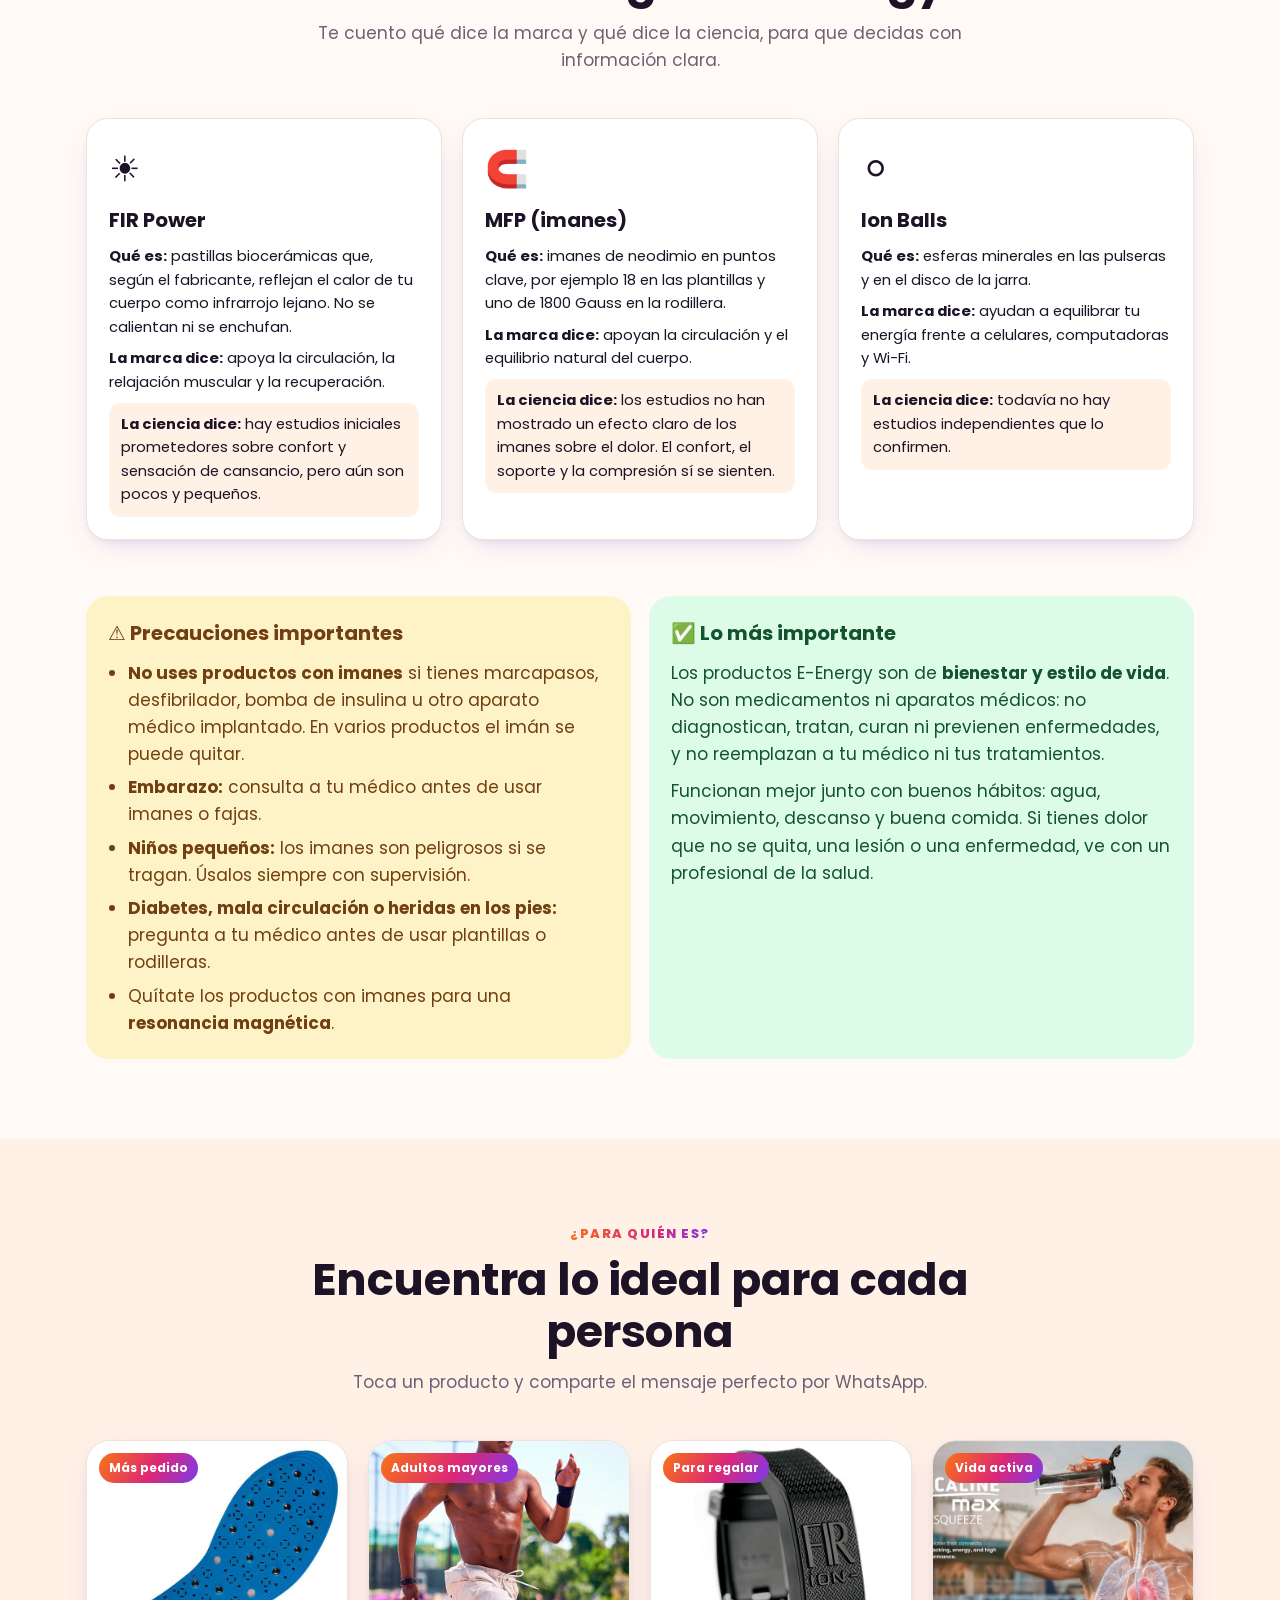
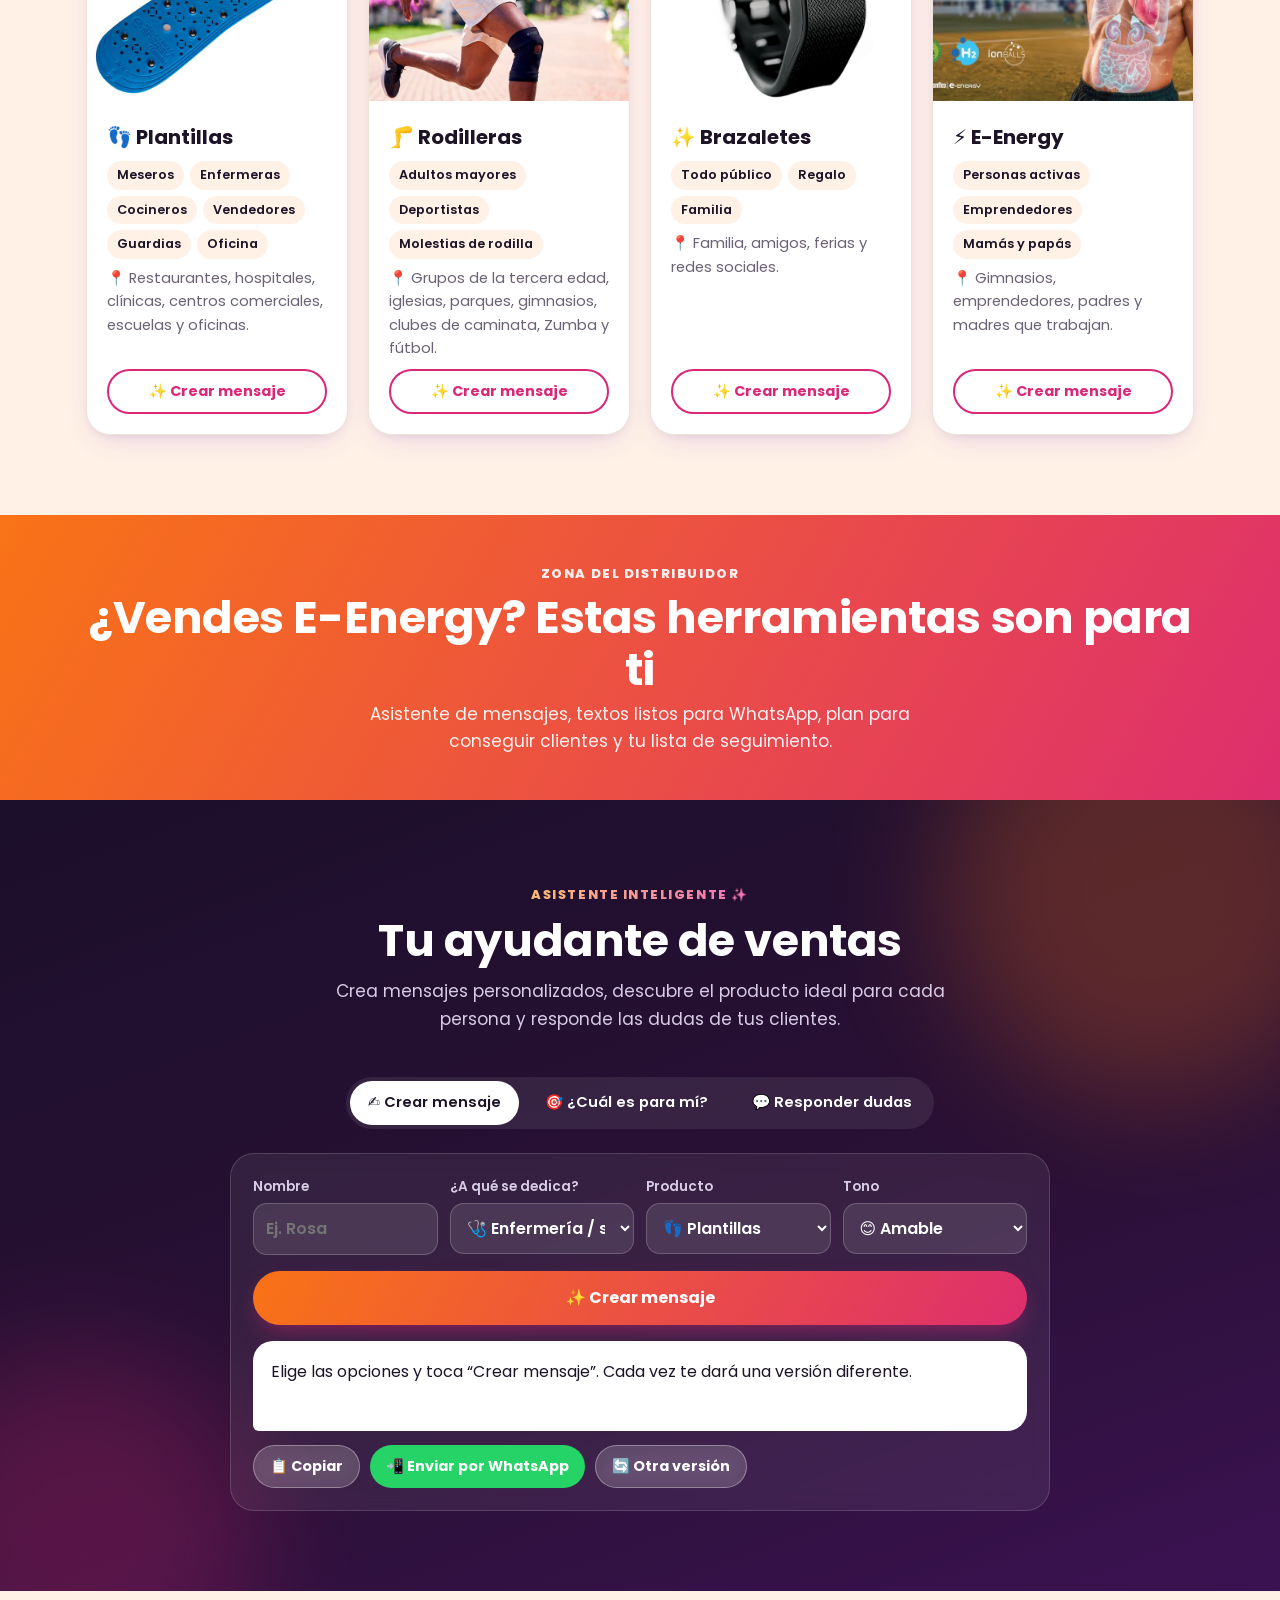
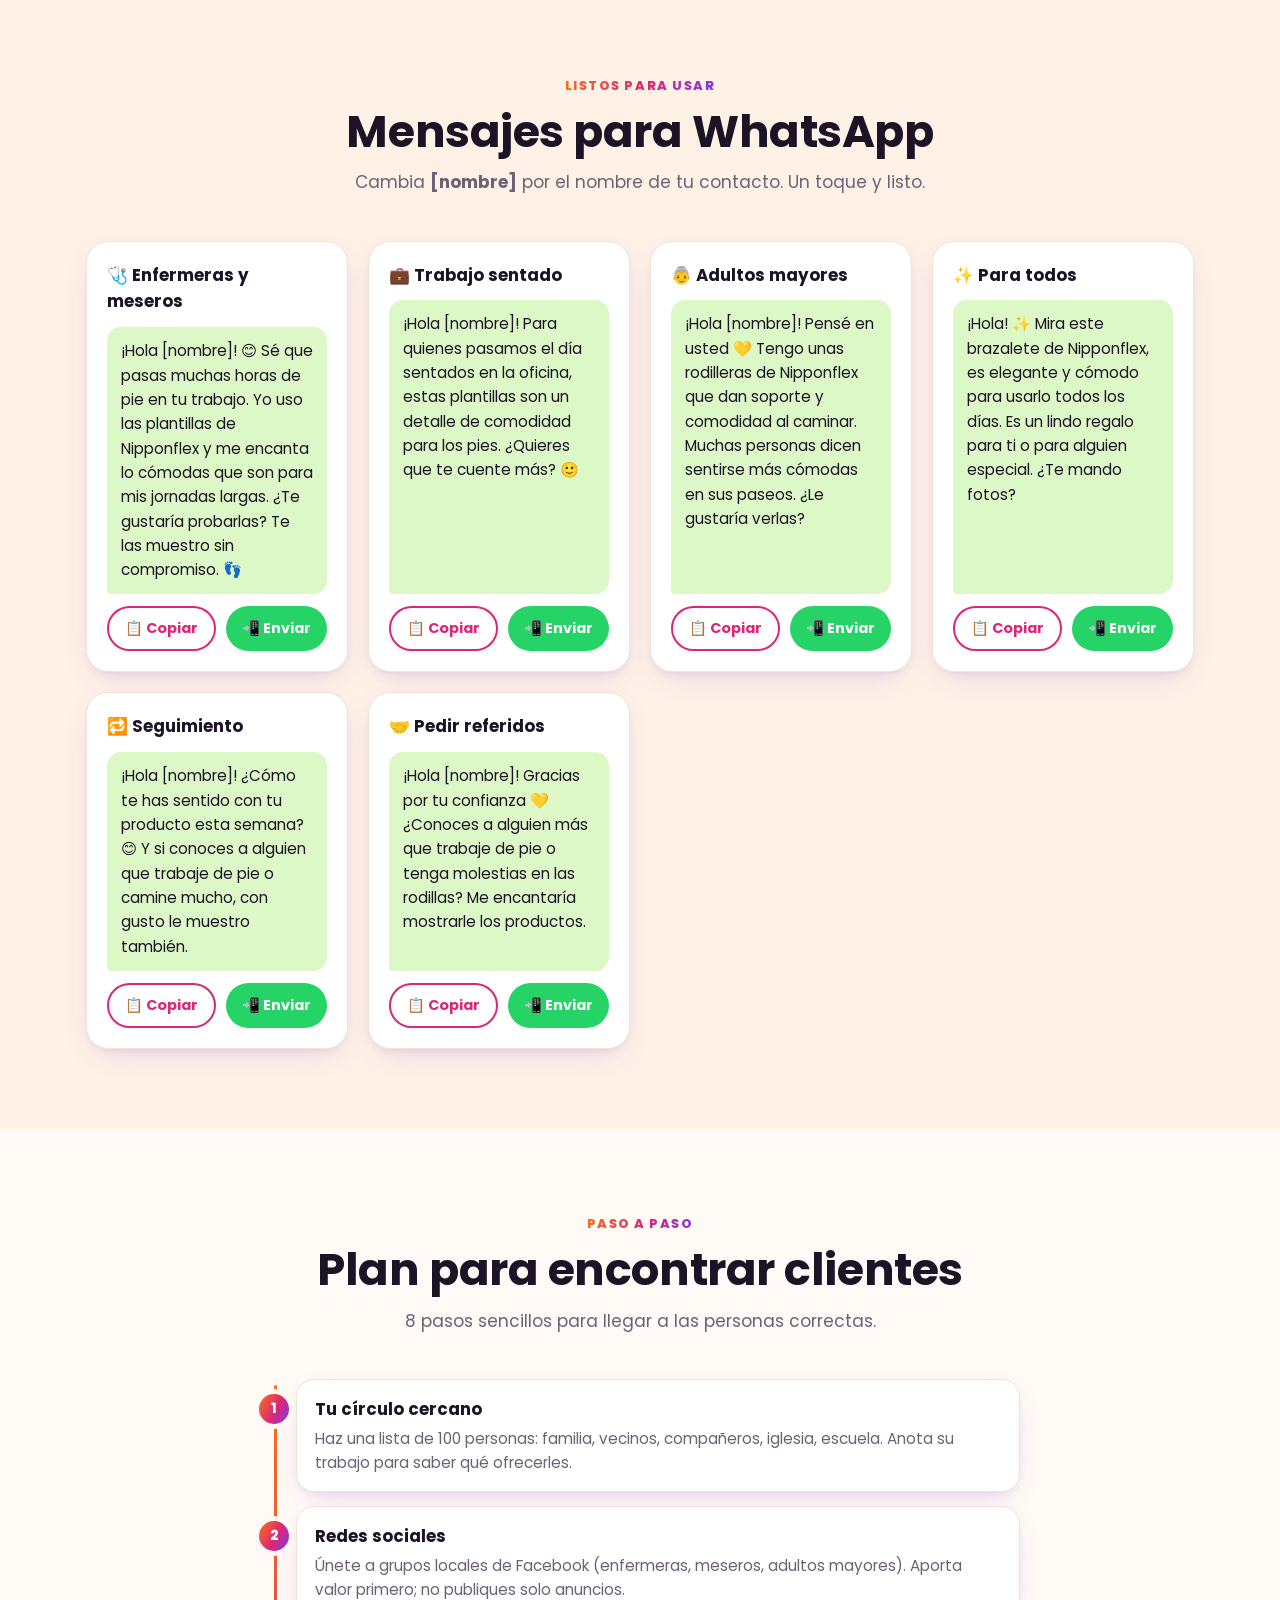
==== commit 8ebe3782: "Contacto de Marcelina Galindo, botones para compartir e imágenes para redes - Número de WhatsApp (70" ====
--- a/index.html
+++ b/index.html
@@ -6,7 +6,7 @@
 <title>Comodidad Diaria · Productos E-Energy by Nipponflex</title>
 <meta name="description" content="Catálogo E-Energy by Nipponflex: jarra Alcaline Max, plantillas, rodilleras, pulseras, almohada y más. Conoce sus beneficios para tu bienestar y escríbeme por WhatsApp.">
 <meta name="keywords" content="E-Energy, Nipponflex, plantillas, rodilleras, brazaletes, comodidad, enfermeras, meseros, adultos mayores, bienestar">
-<meta name="author" content="Distribuidor independiente E-Energy">
+<meta name="author" content="Marcelina Galindo, distribuidor independiente de Nipponflex">
 <meta name="robots" content="index, follow">
 <link rel="canonical" href="https://comodidad-diaria-n3vw.onrender.com/">
 <meta name="theme-color" content="#2a1036">
@@ -28,15 +28,15 @@
 <meta property="og:site_name" content="Comodidad Diaria">
 <meta property="og:url" content="https://comodidad-diaria-n3vw.onrender.com/">
 <meta property="og:title" content="Nuevas plantillas Insole Biohacking ✨ Pasos que elevan tu mejor versión">
-<meta property="og:description" content="Plantillas, rodilleras, pulseras, agua alcalina y descanso E-Energy. Mira el video y descubre cuál es para ti.">
-<meta property="og:image" content="https://comodidad-diaria-n3vw.onrender.com/img/og-image.jpg">
+<meta property="og:description" content="Plantillas Insole Biohacking, agua alcalina Alcaline Max y Flip Flops FIR. Escríbele a Marcelina Galindo por WhatsApp: (708) 351-2246.">
+<meta property="og:image" content="https://comodidad-diaria-n3vw.onrender.com/img/og-image.jpg?v=2">
 <meta property="og:image:width" content="1200">
 <meta property="og:image:height" content="630">
-<meta property="og:image:alt" content="Señora sonriendo con una plantilla E-Energy en la mano">
+<meta property="og:image:alt" content="Marcelina Galindo mostrando la botella Alcaline Squeeze MAX y las Flip Flops FIR de E-Energy">
 <meta name="twitter:card" content="summary_large_image">
 <meta name="twitter:title" content="Nuevas plantillas Insole Biohacking ✨ Pasos que elevan tu mejor versión">
-<meta name="twitter:description" content="Plantillas, rodilleras, pulseras, agua alcalina y descanso E-Energy. Mira el video y descubre cuál es para ti.">
-<meta name="twitter:image" content="https://comodidad-diaria-n3vw.onrender.com/img/og-image.jpg">
+<meta name="twitter:description" content="Plantillas Insole Biohacking, agua alcalina Alcaline Max y Flip Flops FIR. Escríbele a Marcelina Galindo por WhatsApp: (708) 351-2246.">
+<meta name="twitter:image" content="https://comodidad-diaria-n3vw.onrender.com/img/og-image.jpg?v=2">
 
 <link rel="preconnect" href="https://fonts.googleapis.com">
 <link rel="preconnect" href="https://fonts.gstatic.com" crossorigin>
@@ -79,7 +79,7 @@
         <a class="btn btn-main" id="heroWa" target="_blank" rel="noopener">📲 Quiero las mías</a>
         <a class="btn btn-glass" href="#catalogo">🛍️ Ver catálogo</a>
       </div>
-      <div class="trust rv d3"><span>⚡ Sin baterías ni enchufes</span><span>🔬 Tecnología de inspiración japonesa</span><span>💬 Te atiendo por WhatsApp</span></div>
+      <div class="trust rv d3"><span>⚡ Sin baterías ni enchufes</span><span>🔬 Tecnología de inspiración japonesa</span><a class="tcall" href="tel:+17083512246">📞 Marcelina Galindo · (708) 351-2246</a></div>
     </div>
     <div class="hero-art hero-video rv d2">
       <div class="vframe">
@@ -486,14 +486,28 @@
 </section>
 
 <!-- CTA FINAL -->
-<section>
+<section id="contacto">
   <div class="wrap">
     <div class="final rv">
       <h2>¿Lista o listo para sentirte más cómodo cada día?</h2>
       <p class="final-p">Escríbeme y te ayudo a elegir el producto ideal para ti o para alguien que quieres. Sin compromiso.</p>
+      <div class="contact">
+        <div class="cav" aria-hidden="true">MG</div>
+        <div>
+          <b>Marcelina Galindo</b>
+          <small>Distribuidor independiente de Nipponflex · E-Energy</small>
+          <a class="cphone" href="tel:+17083512246">📞 (708) 351-2246</a>
+        </div>
+      </div>
       <div class="row center">
         <a class="btn btn-wa" id="finWa" target="_blank" rel="noopener">📲 Escríbeme por WhatsApp</a>
-        <a class="btn btn-glass" href="#catalogo">🛍️ Ver catálogo</a>
+        <a class="btn btn-glass" href="tel:+17083512246">📞 Llámame</a>
+      </div>
+      <p class="share-t">Comparte esta página con alguien que la necesite:</p>
+      <div class="row center share">
+        <a class="btn btn-glass btn-sm" id="shWa" target="_blank" rel="noopener">WhatsApp</a>
+        <a class="btn btn-glass btn-sm" id="shFb" target="_blank" rel="noopener">Facebook</a>
+        <button class="btn btn-glass btn-sm" id="shCp">📋 Copiar enlace (Instagram)</button>
       </div>
     </div>
   </div>
@@ -502,6 +516,7 @@
 
 <footer>
   <div class="wrap">
+    <p><b>Marcelina Galindo</b> · Distribuidor independiente de Nipponflex · <a href="tel:+17083512246">(708) 351-2246</a></p>
     <p>Página informativa de un <b>distribuidor independiente</b>. No es un sitio oficial de Nipponflex.</p>
     <p>Los productos no sustituyen el consejo ni el tratamiento médico.</p>
     <p><a href="/privacidad.html">Aviso de privacidad y términos de uso</a></p>
--- a/styles.css
+++ b/styles.css
@@ -417,3 +417,13 @@
   *,*::before,*::after{animation:none!important;transition:none!important;scroll-behavior:auto!important}
   .rv{opacity:1;transform:none}
 }
+
+/* Contacto */
+.tcall{color:inherit;text-decoration:none;font-weight:700;border-bottom:1px dashed rgba(255,255,255,.5)}
+.contact{display:flex;align-items:center;gap:14px;justify-content:center;text-align:left;background:rgba(255,255,255,.14);border:1px solid rgba(255,255,255,.3);border-radius:22px;padding:14px 18px;max-width:440px;margin:0 auto 18px;position:relative}
+.cav{flex:none;width:56px;height:56px;border-radius:50%;background:#fff;color:var(--p);font-weight:800;font-size:1.2rem;display:grid;place-items:center}
+.contact b{display:block;font-size:1.15rem}
+.contact small{display:block;opacity:.9;font-size:.85rem}
+.cphone{display:inline-block;margin-top:4px;color:#fff;font-weight:800;font-size:1.1rem;text-decoration:none}
+.share-t{margin-top:22px;opacity:.9;font-size:.9rem;position:relative}
+.final .row{position:relative}
